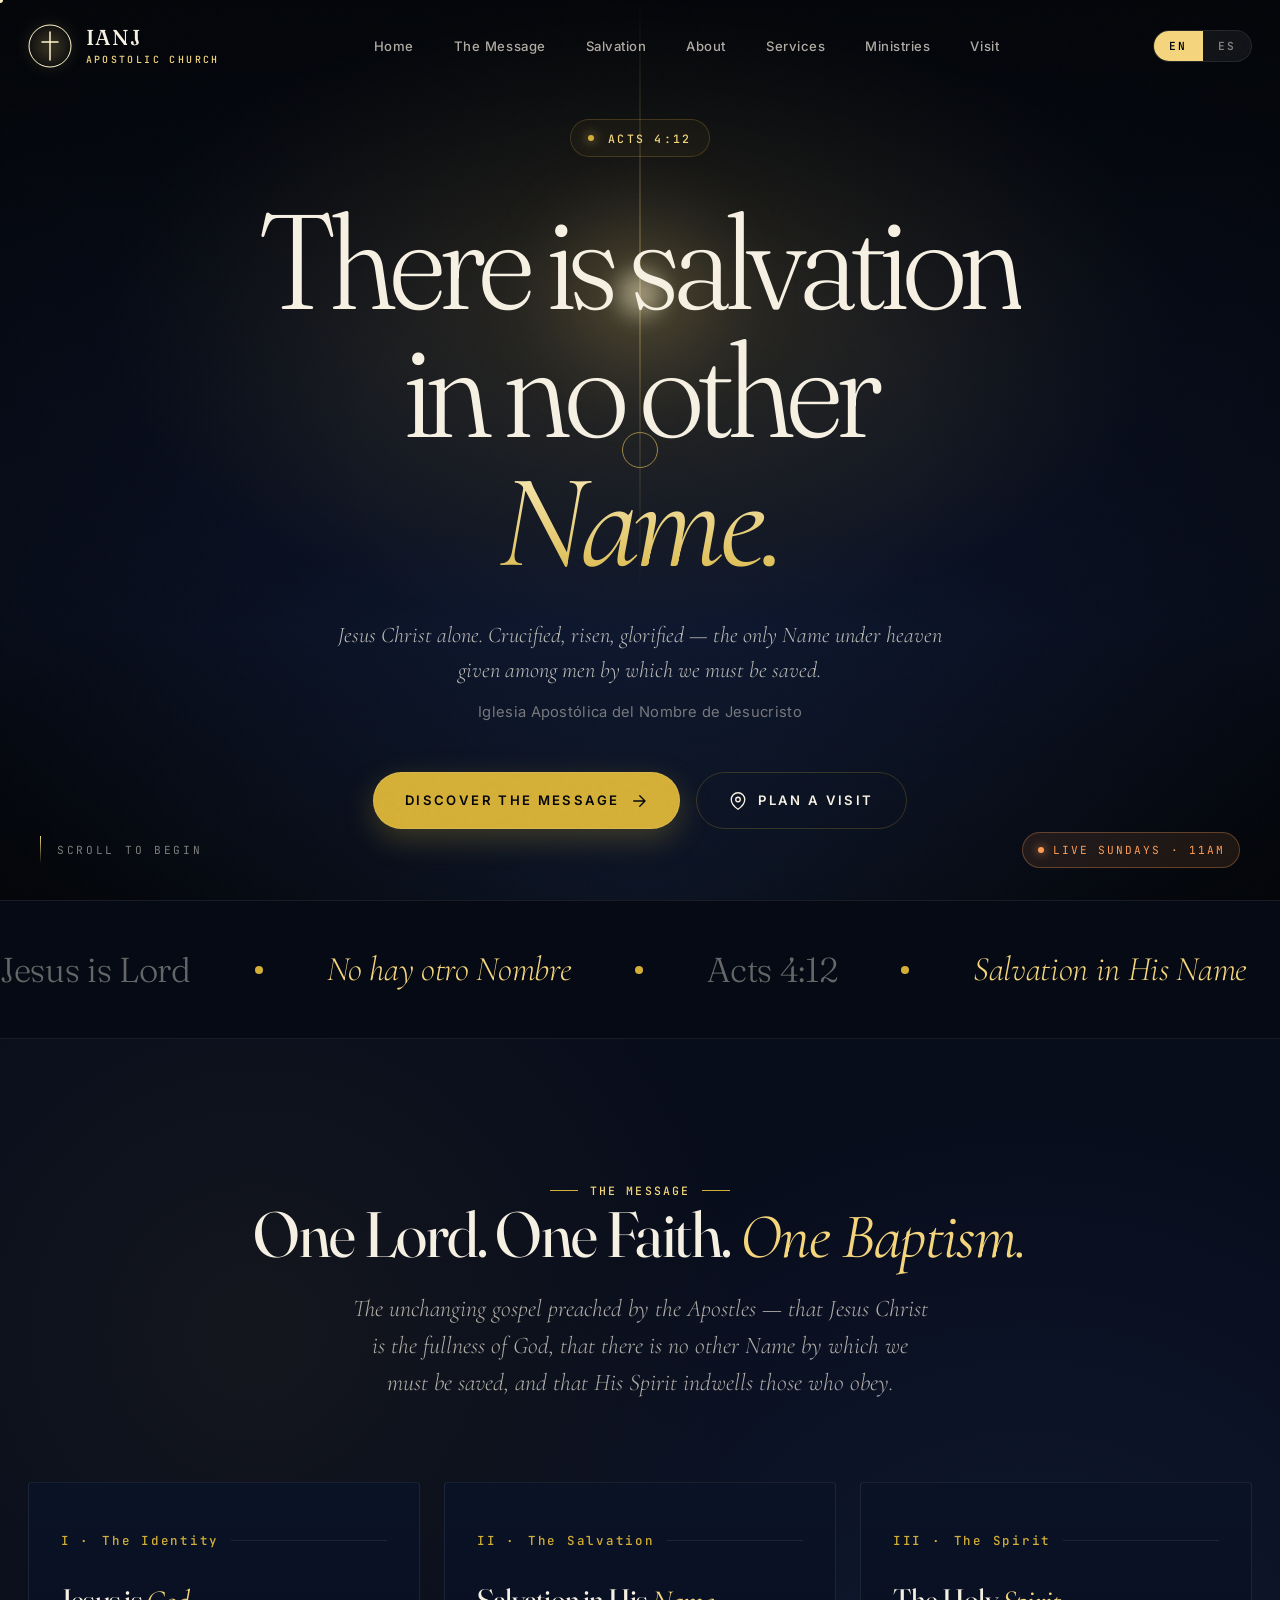
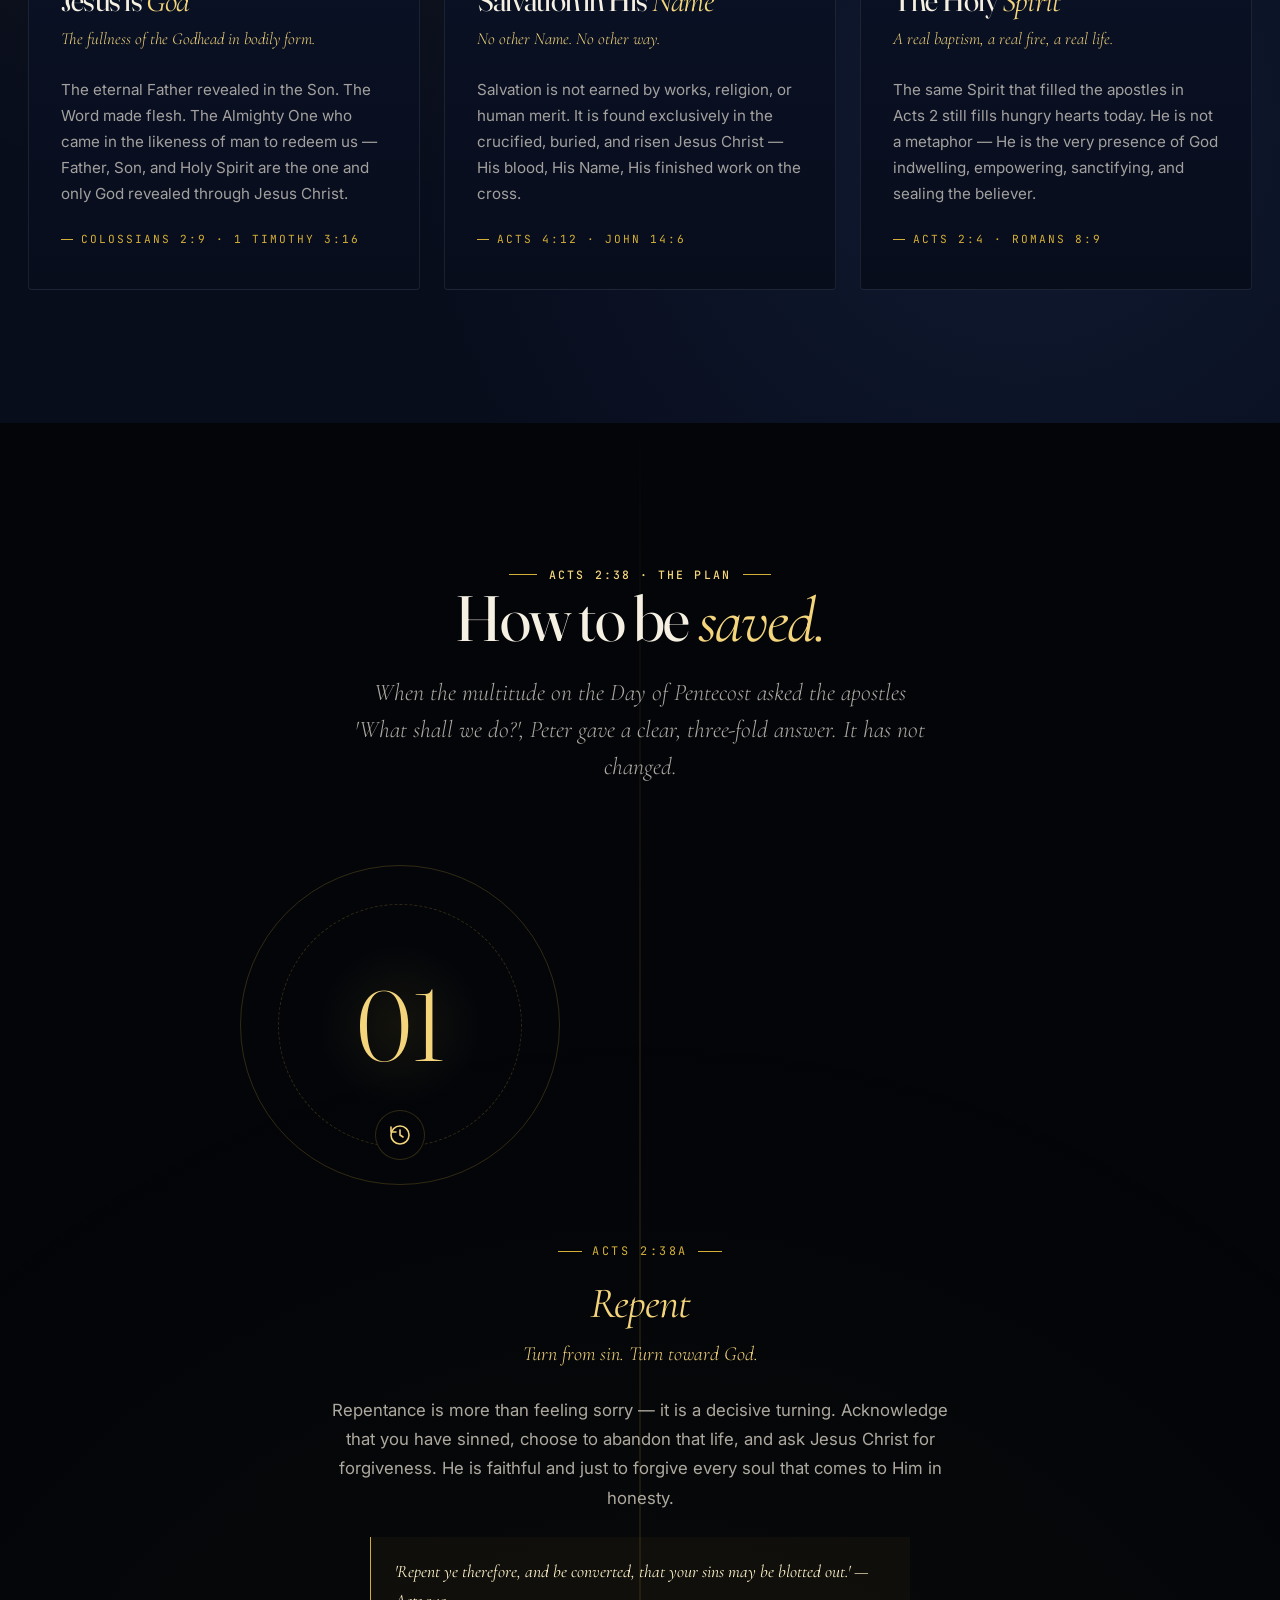
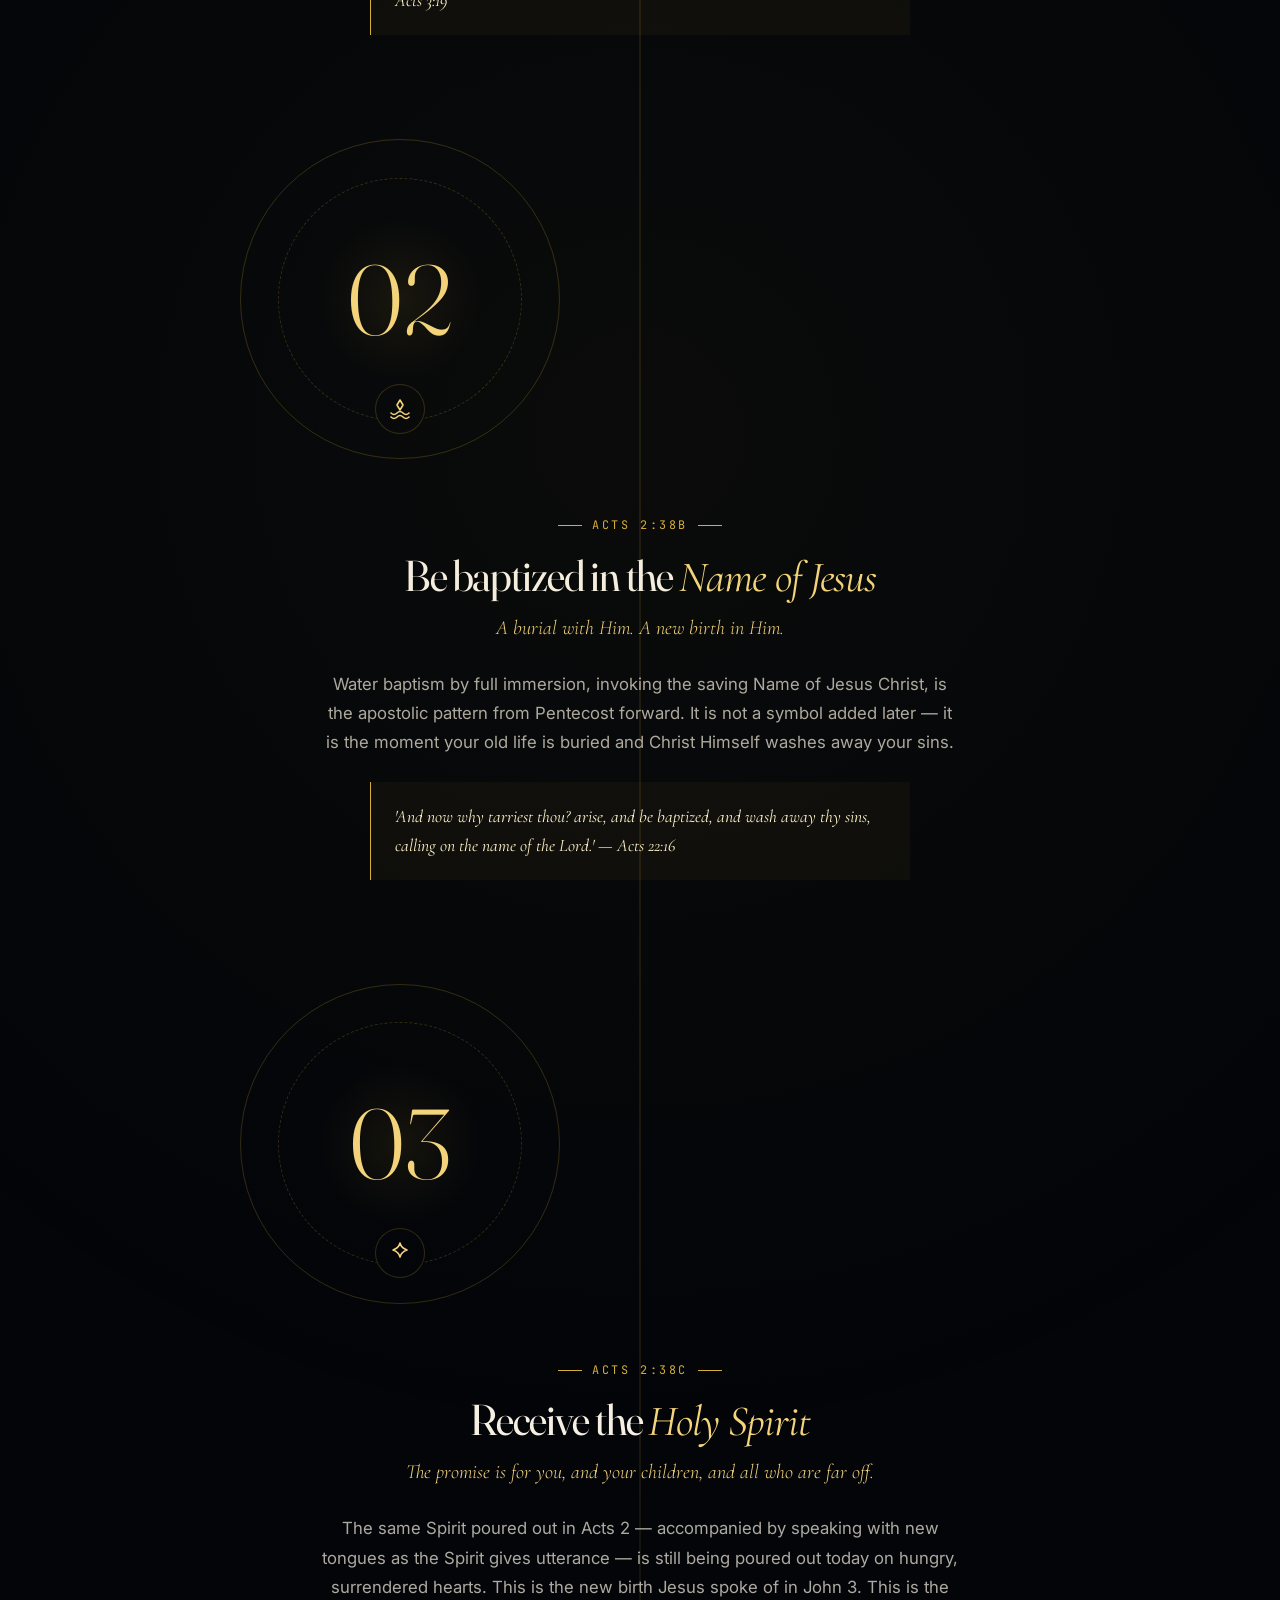
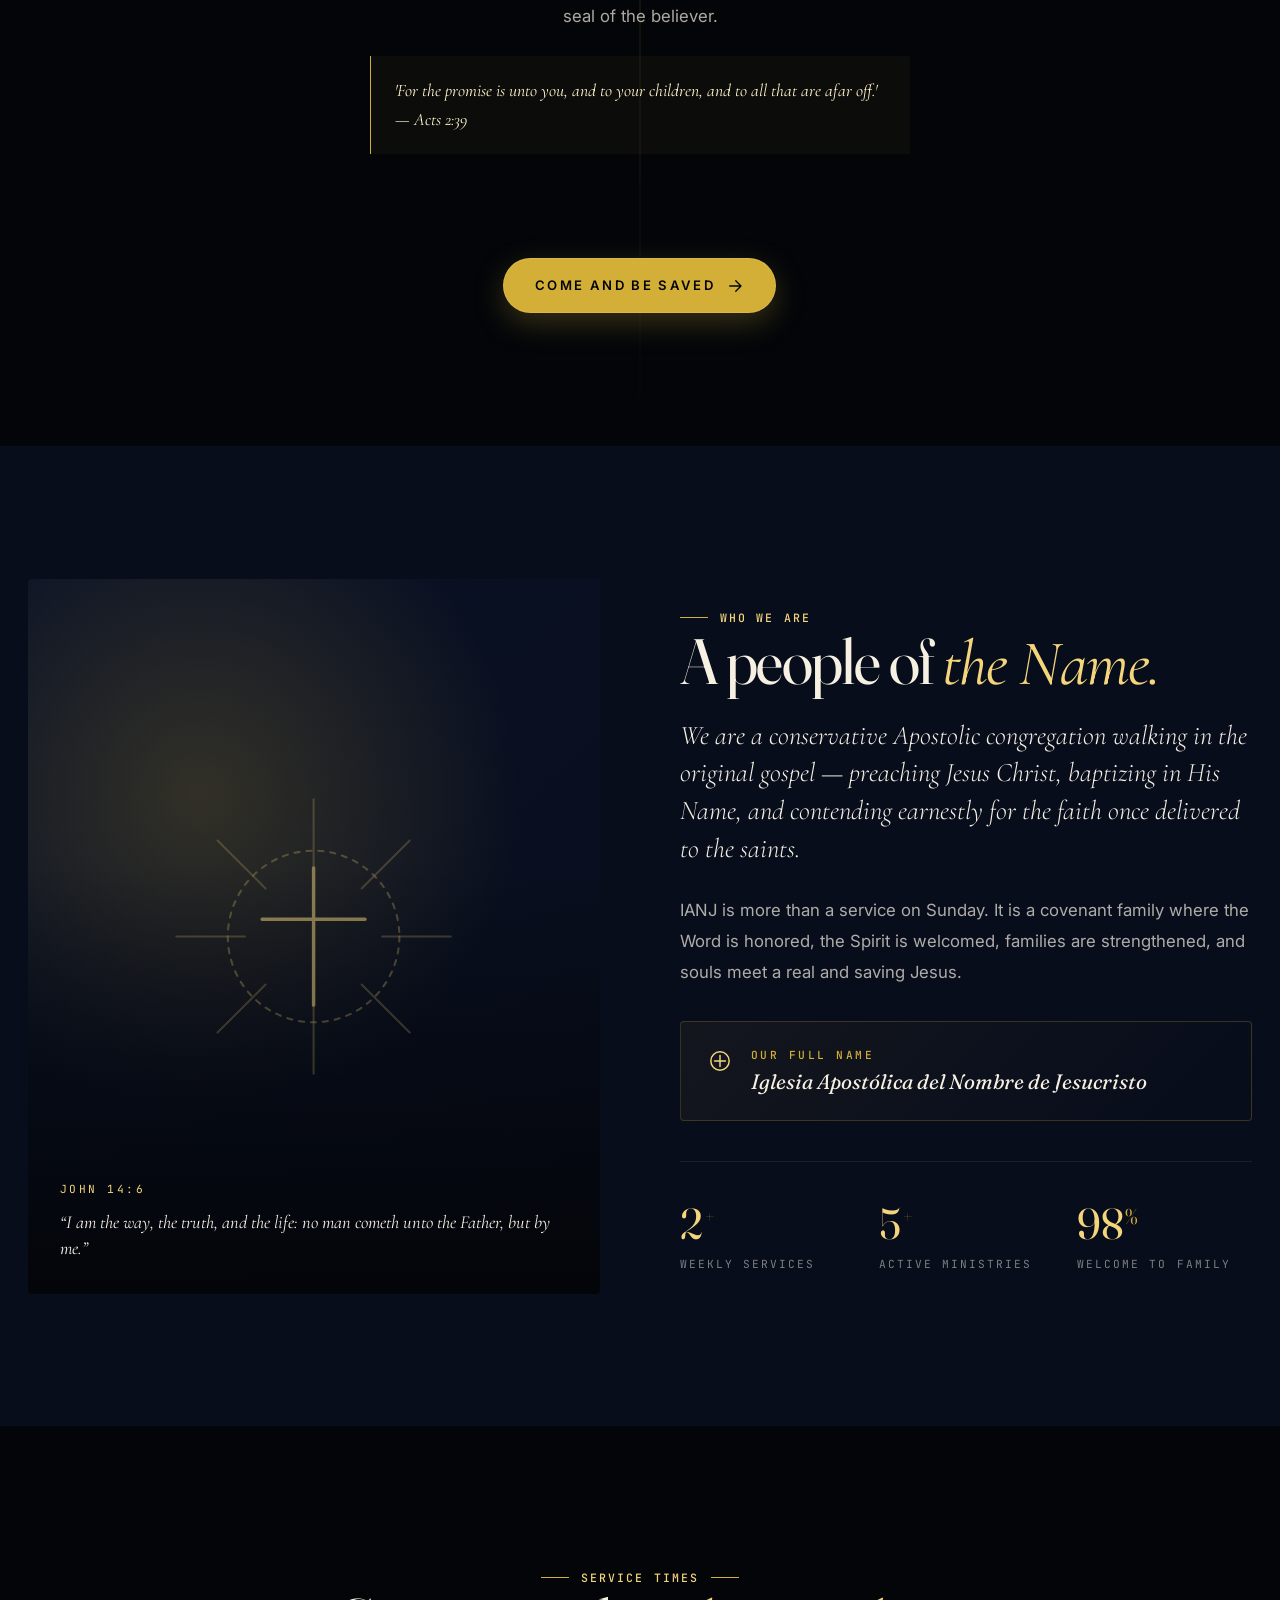
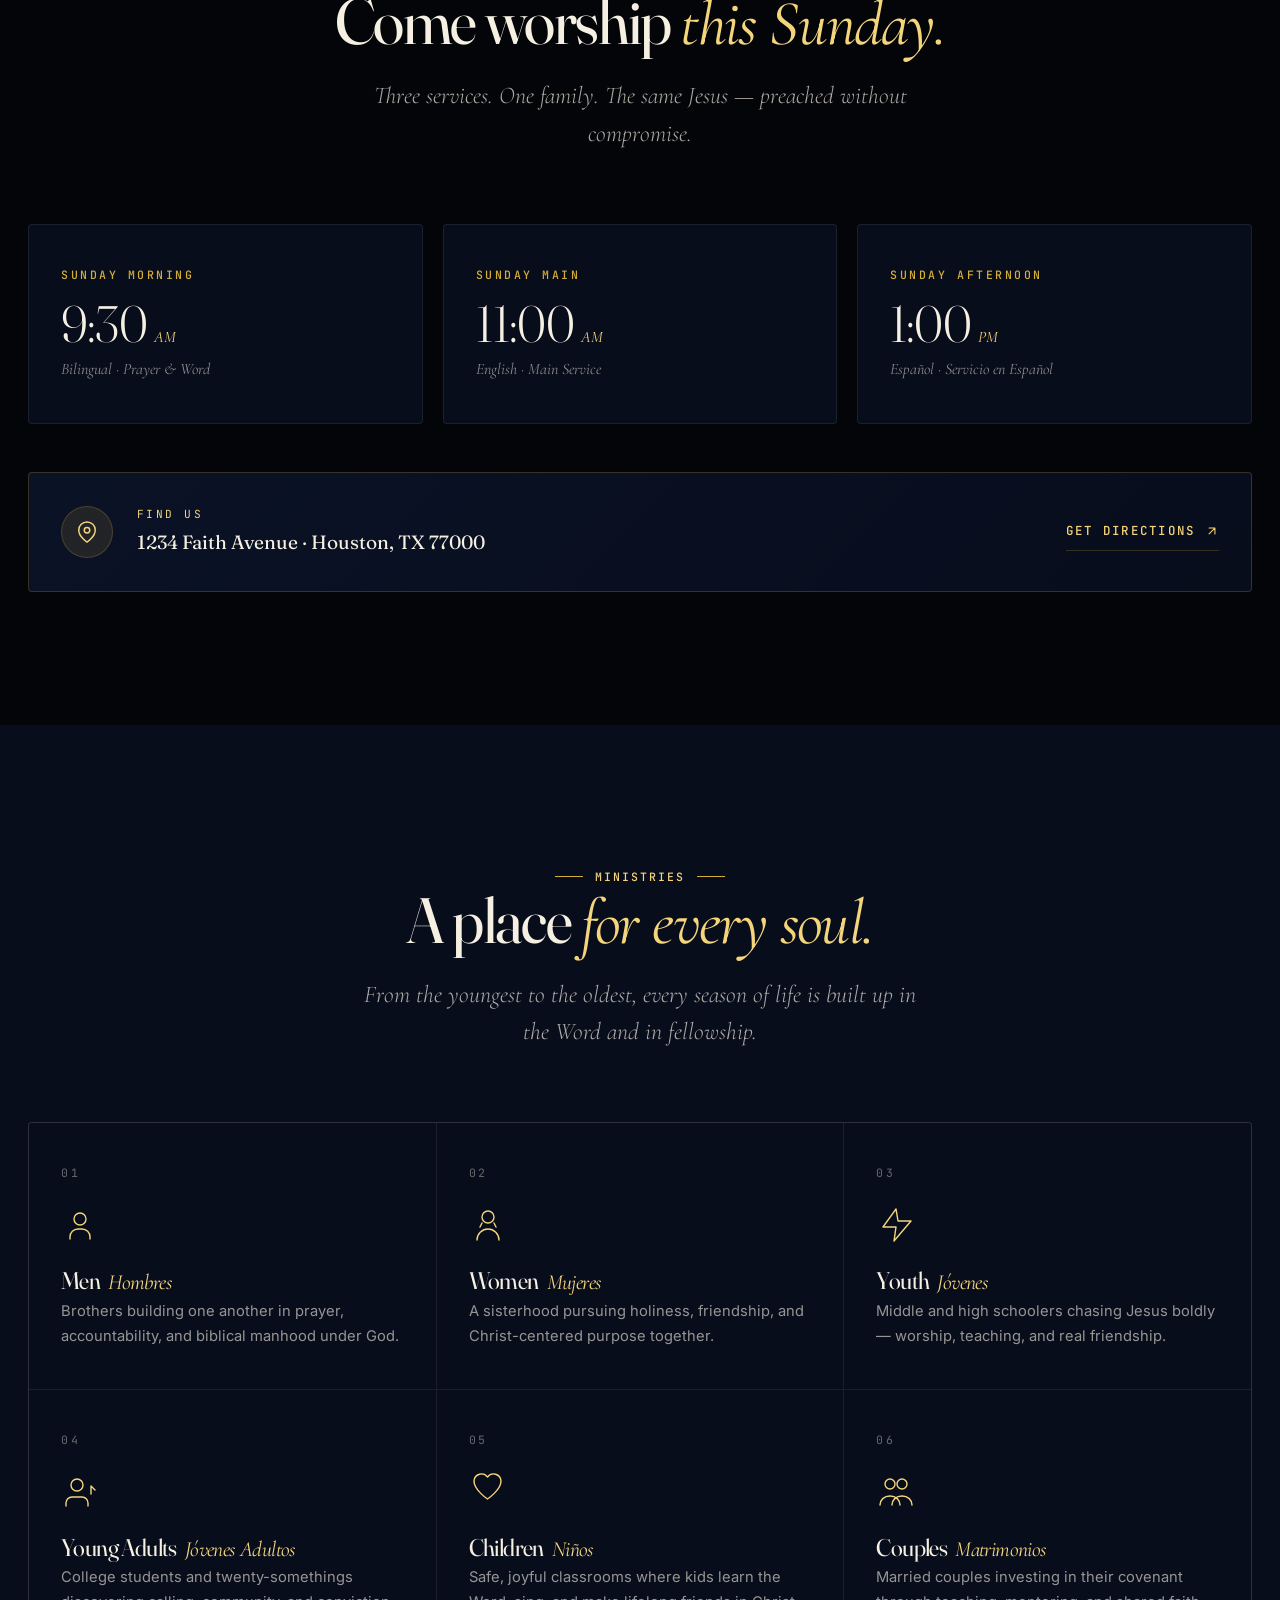
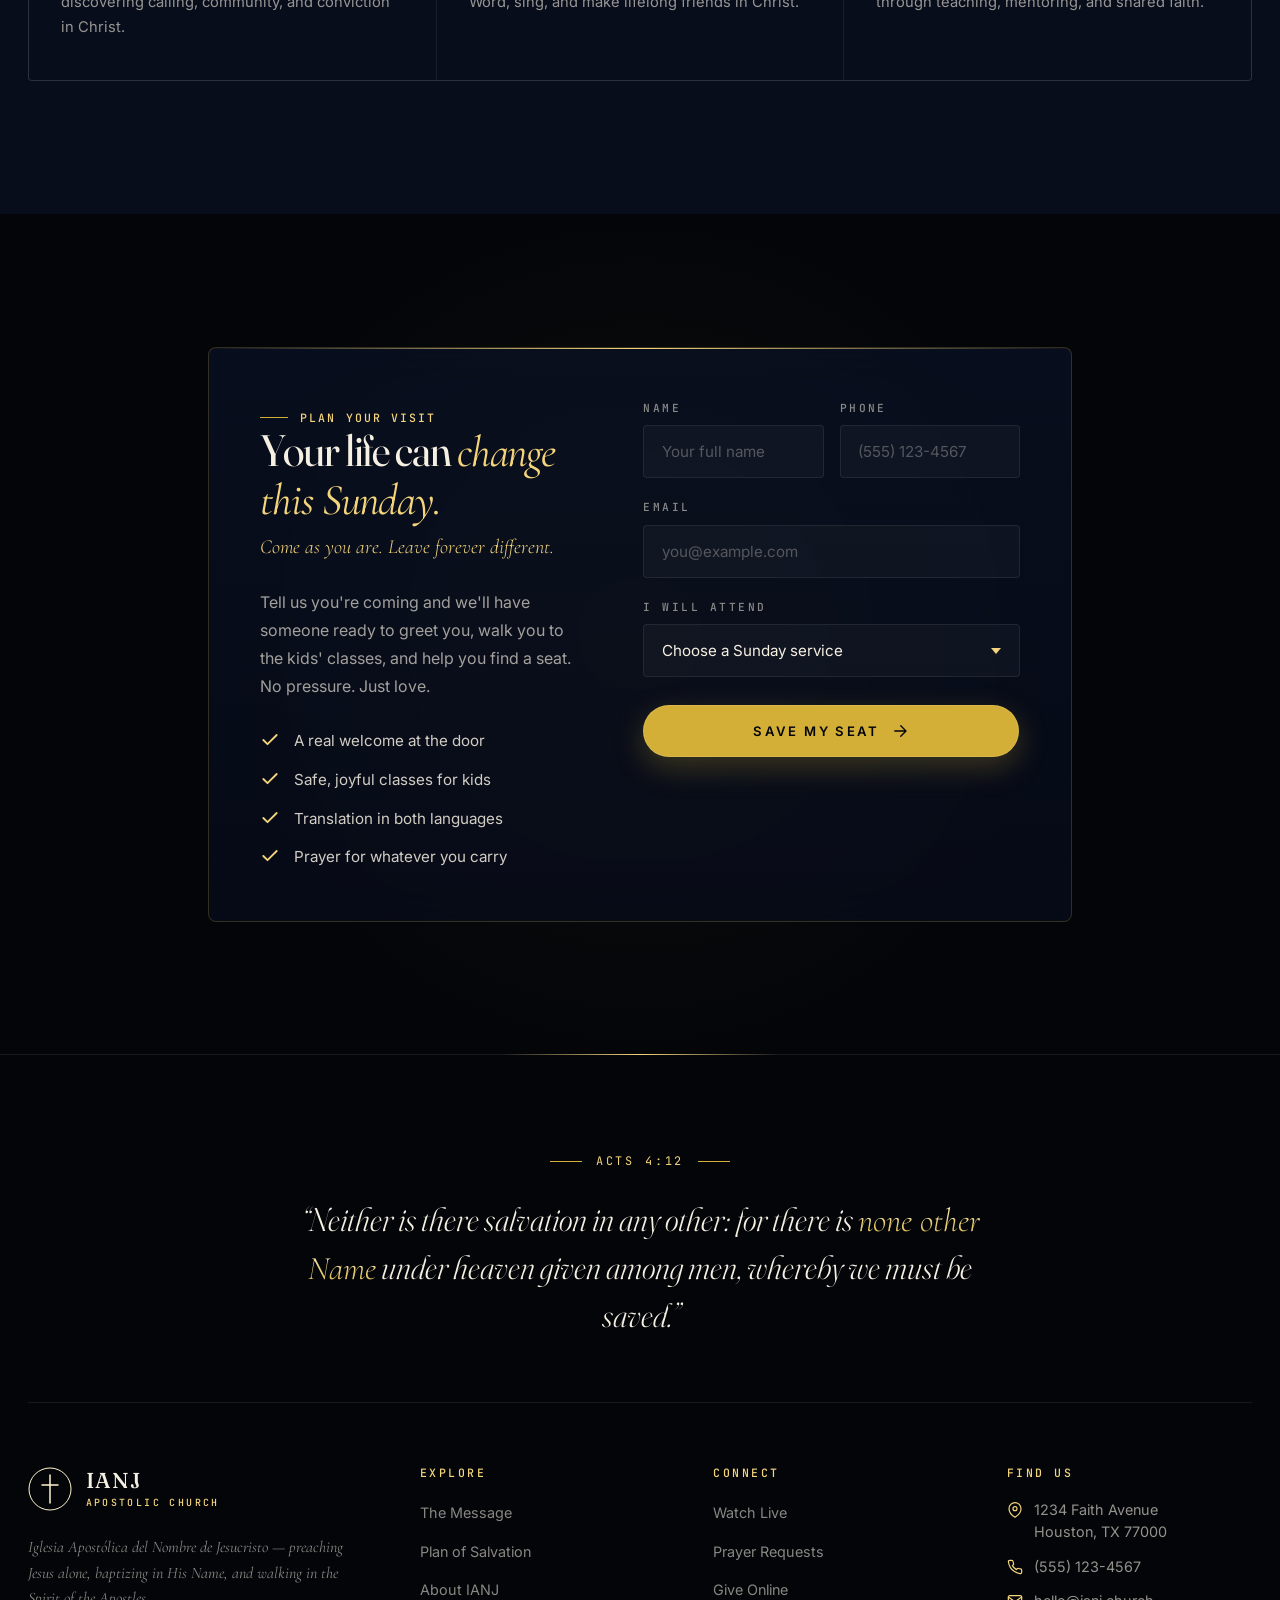
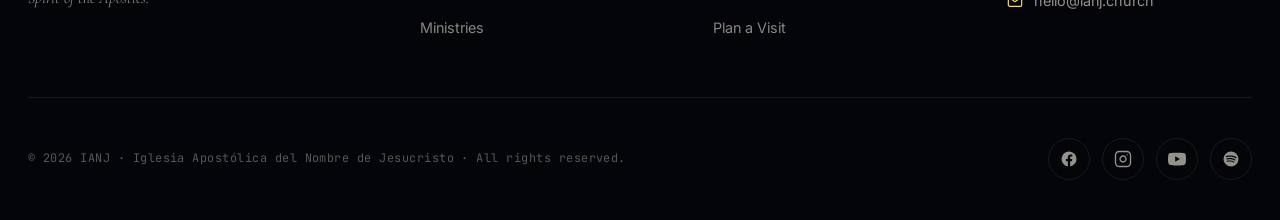
==== index.html @ f1ff6bcc "feat: initial IANJ church site Single-file bilingual EN/ES church website for Iglesia Apostolica del" ====
<!DOCTYPE html>
<html lang="en">
<head>
<meta charset="UTF-8" />
<meta name="viewport" content="width=device-width, initial-scale=1.0" />
<title>IANJ — Iglesia Apostólica del Nombre de Jesucristo</title>
<meta name="description" content="There is salvation in no other Name. The Apostolic message of Jesus Christ alone — repent, be baptized in His name, and receive the Holy Spirit. Acts 2:38, Acts 4:12." />
<meta name="theme-color" content="#050810" />
<link rel="preconnect" href="https://fonts.googleapis.com" />
<link rel="preconnect" href="https://fonts.gstatic.com" crossorigin />
<link href="https://fonts.googleapis.com/css2?family=Cormorant+Garamond:ital,wght@0,300;0,400;0,500;0,600;0,700;1,300;1,400;1,500&family=Fraunces:ital,opsz,wght@0,9..144,300;0,9..144,400;0,9..144,500;0,9..144,600;0,9..144,700;1,9..144,400&family=Inter:wght@300;400;500;600;700&family=JetBrains+Mono:wght@400;500&display=swap" rel="stylesheet" />
<style>
  /* ============================================================
     DESIGN TOKENS — Sacred Cinematic
     ============================================================ */
  :root {
    /* Depth — black to night sky */
    --void: #030509;
    --night: #060a14;
    --abyss: #080d1c;
    --midnight: #0a1226;
    --indigo: #131e3a;
    --azure: #1c2d52;
    --slate: #2a3a5c;

    /* Light — gold and ember */
    --gold-1: #fff4cc;
    --gold-2: #f4d57c;
    --gold-3: #d4af37;
    --gold-4: #b08e3e;
    --gold-5: #8a6e2a;
    --ember: #ff9c54;

    /* Surface */
    --ivory: #f6f0e3;
    --cream: #fbf7ed;
    --paper: #efe7d3;
    --mist: rgba(255, 255, 255, 0.06);
    --mist-hi: rgba(255, 255, 255, 0.10);
    --line: rgba(255, 255, 255, 0.08);
    --line-gold: rgba(212, 175, 55, 0.22);

    /* Type */
    --font-display: 'Fraunces', 'Cormorant Garamond', Georgia, serif;
    --font-serif: 'Cormorant Garamond', Georgia, serif;
    --font-sans: 'Inter', -apple-system, BlinkMacSystemFont, system-ui, sans-serif;
    --font-mono: 'JetBrains Mono', ui-monospace, 'SF Mono', Menlo, monospace;

    --text-mono: 0.72rem;
    --text-sm: 0.875rem;
    --text-base: 1rem;
    --text-lg: 1.125rem;
    --text-xl: clamp(1.25rem, 1.05rem + 0.6vw, 1.5rem);
    --text-2xl: clamp(1.5rem, 1.2rem + 1vw, 2rem);
    --text-3xl: clamp(2rem, 1.5rem + 2vw, 2.75rem);
    --text-4xl: clamp(2.5rem, 1.8rem + 3vw, 4rem);
    --text-display: clamp(3rem, 2rem + 5.5vw, 6.5rem);
    --text-hero: clamp(3.5rem, 2rem + 8vw, 9rem);

    /* Spacing */
    --space-section: clamp(5rem, 3.5rem + 6vw, 10rem);
    --container: 1280px;
    --container-narrow: 920px;
    --container-tight: 760px;

    /* Motion */
    --ease-out-expo: cubic-bezier(0.16, 1, 0.3, 1);
    --ease-out-quart: cubic-bezier(0.25, 1, 0.5, 1);
    --ease-in-out: cubic-bezier(0.65, 0, 0.35, 1);
    --d-fast: 240ms;
    --d-med: 480ms;
    --d-slow: 800ms;
    --d-cinema: 1400ms;
  }

  /* ============================================================
     RESET & BASE
     ============================================================ */
  *, *::before, *::after { box-sizing: border-box; }
  * { margin: 0; padding: 0; }

  html {
    scroll-behavior: smooth;
    -webkit-text-size-adjust: 100%;
  }

  body {
    font-family: var(--font-sans);
    font-size: var(--text-base);
    line-height: 1.65;
    color: var(--ivory);
    background: var(--void);
    -webkit-font-smoothing: antialiased;
    -moz-osx-font-smoothing: grayscale;
    overflow-x: hidden;
    text-rendering: optimizeLegibility;
  }

  body::before {
    /* Film grain — adds organic warmth */
    content: '';
    position: fixed;
    inset: 0;
    pointer-events: none;
    z-index: 200;
    opacity: 0.05;
    mix-blend-mode: overlay;
    background-image: url("data:image/svg+xml;charset=utf-8,%3Csvg viewBox='0 0 200 200' xmlns='http://www.w3.org/2000/svg'%3E%3Cfilter id='n'%3E%3CfeTurbulence type='fractalNoise' baseFrequency='0.85' numOctaves='2' stitchTiles='stitch'/%3E%3C/filter%3E%3Crect width='100%25' height='100%25' filter='url(%23n)'/%3E%3C/svg%3E");
  }

  img, svg { display: block; max-width: 100%; height: auto; }
  a { color: inherit; text-decoration: none; transition: color var(--d-fast) var(--ease-out-quart); }
  button { font-family: inherit; font-size: inherit; background: none; border: none; cursor: pointer; color: inherit; }
  input, select, textarea { font-family: inherit; font-size: inherit; }

  h1, h2, h3, h4 {
    font-family: var(--font-display);
    font-weight: 400;
    line-height: 1.05;
    letter-spacing: -0.025em;
    color: var(--ivory);
    font-variation-settings: "opsz" 144;
  }

  ::selection { background: var(--gold-3); color: var(--void); }

  /* Custom scrollbar */
  ::-webkit-scrollbar { width: 8px; height: 8px; }
  ::-webkit-scrollbar-track { background: var(--void); }
  ::-webkit-scrollbar-thumb { background: var(--indigo); border-radius: 4px; }
  ::-webkit-scrollbar-thumb:hover { background: var(--gold-5); }

  /* ============================================================
     LAYOUT
     ============================================================ */
  .container {
    width: 100%;
    max-width: var(--container);
    margin: 0 auto;
    padding: 0 1.75rem;
  }
  .container-narrow { width: 100%; max-width: var(--container-narrow); margin: 0 auto; padding: 0 1.75rem; }
  .container-tight { width: 100%; max-width: var(--container-tight); margin: 0 auto; padding: 0 1.75rem; }

  .section { padding-block: var(--space-section); position: relative; }

  /* ============================================================
     COMPONENT — Eyebrow / Scripture chip
     ============================================================ */
  .eyebrow {
    display: inline-flex;
    align-items: center;
    gap: 0.75rem;
    font-family: var(--font-mono);
    font-size: var(--text-mono);
    font-weight: 500;
    letter-spacing: 0.18em;
    text-transform: uppercase;
    color: var(--gold-2);
  }
  .eyebrow::before {
    content: '';
    width: 28px;
    height: 1px;
    background: var(--gold-3);
  }

  .scripture-chip {
    display: inline-flex;
    align-items: center;
    gap: 0.85rem;
    padding: 0.55rem 1.1rem;
    border: 1px solid var(--line-gold);
    border-radius: 999px;
    background: rgba(212, 175, 55, 0.04);
    backdrop-filter: blur(8px);
    font-family: var(--font-mono);
    font-size: 0.72rem;
    font-weight: 500;
    letter-spacing: 0.2em;
    text-transform: uppercase;
    color: var(--gold-2);
  }
  .scripture-chip::before {
    content: '';
    width: 6px;
    height: 6px;
    border-radius: 50%;
    background: var(--gold-3);
    box-shadow: 0 0 12px var(--gold-2);
    animation: pulse 2.4s ease-in-out infinite;
  }
  @keyframes pulse {
    0%, 100% { opacity: 0.5; transform: scale(1); }
    50% { opacity: 1; transform: scale(1.25); }
  }

  .section-title {
    font-size: var(--text-4xl);
    margin-bottom: 1.25rem;
  }
  .section-title em {
    font-family: var(--font-serif);
    font-style: italic;
    font-weight: 400;
    color: var(--gold-2);
  }
  .section-lead {
    font-family: var(--font-serif);
    font-size: var(--text-xl);
    font-style: italic;
    line-height: 1.55;
    color: rgba(246, 240, 227, 0.7);
    max-width: 58ch;
    font-weight: 300;
  }

  .section-header { margin-bottom: 4.5rem; }
  .section-header.center { text-align: center; }
  .section-header.center .eyebrow { justify-content: center; }
  .section-header.center .eyebrow::after { content: ''; width: 28px; height: 1px; background: var(--gold-3); }
  .section-header.center .section-lead { margin-inline: auto; }

  /* ============================================================
     COMPONENT — Buttons (magnetic-ready)
     ============================================================ */
  .btn {
    position: relative;
    display: inline-flex;
    align-items: center;
    justify-content: center;
    gap: 0.7rem;
    padding: 1.05rem 2rem;
    font-family: var(--font-sans);
    font-size: 0.82rem;
    font-weight: 600;
    letter-spacing: 0.18em;
    text-transform: uppercase;
    border-radius: 999px;
    transition: transform var(--d-med) var(--ease-out-expo),
                background var(--d-med) var(--ease-out-expo),
                color var(--d-med) var(--ease-out-expo),
                box-shadow var(--d-med) var(--ease-out-expo);
    cursor: pointer;
    min-height: 52px;
    white-space: nowrap;
    will-change: transform;
    isolation: isolate;
    overflow: hidden;
  }
  .btn svg { width: 18px; height: 18px; transition: transform var(--d-med) var(--ease-out-expo); }
  .btn:hover svg { transform: translateX(4px); }

  .btn-primary {
    background: var(--gold-3);
    color: var(--void);
    box-shadow: 0 10px 30px rgba(212, 175, 55, 0.25), inset 0 0 0 1px rgba(255, 255, 255, 0.1);
  }
  .btn-primary::after {
    content: '';
    position: absolute;
    inset: 0;
    border-radius: inherit;
    background: linear-gradient(120deg, transparent, rgba(255, 255, 255, 0.5), transparent);
    transform: translateX(-100%);
    transition: transform var(--d-cinema) var(--ease-out-expo);
    z-index: -1;
  }
  .btn-primary:hover {
    background: var(--gold-2);
    box-shadow: 0 14px 40px rgba(244, 213, 124, 0.4);
  }
  .btn-primary:hover::after { transform: translateX(100%); }

  .btn-ghost {
    background: transparent;
    color: var(--ivory);
    border: 1px solid var(--line-gold);
    backdrop-filter: blur(8px);
  }
  .btn-ghost:hover {
    background: rgba(212, 175, 55, 0.08);
    border-color: var(--gold-2);
    color: var(--gold-1);
  }

  .btn-text {
    display: inline-flex;
    align-items: center;
    gap: 0.6rem;
    color: var(--gold-2);
    font-family: var(--font-mono);
    font-size: 0.78rem;
    font-weight: 500;
    letter-spacing: 0.18em;
    text-transform: uppercase;
    padding: 0.5rem 0;
    border-bottom: 1px solid var(--line-gold);
    transition: all var(--d-med) var(--ease-out-expo);
  }
  .btn-text:hover { color: var(--gold-1); border-color: var(--gold-2); }

  /* ============================================================
     SCROLL PROGRESS BAR
     ============================================================ */
  .progress-bar {
    position: fixed;
    top: 0;
    left: 0;
    height: 2px;
    width: 0%;
    background: linear-gradient(90deg, transparent, var(--gold-3), var(--gold-1));
    z-index: 150;
    transition: width 60ms linear;
    box-shadow: 0 0 12px var(--gold-3);
  }

  /* ============================================================
     CUSTOM CURSOR (desktop only)
     ============================================================ */
  .cursor-dot, .cursor-ring {
    position: fixed;
    top: 0;
    left: 0;
    pointer-events: none;
    z-index: 999;
    border-radius: 50%;
    transform: translate(-50%, -50%);
    mix-blend-mode: difference;
  }
  .cursor-dot {
    width: 6px;
    height: 6px;
    background: var(--gold-1);
    transition: transform 80ms var(--ease-out-quart);
  }
  .cursor-ring {
    width: 36px;
    height: 36px;
    border: 1px solid var(--gold-2);
    transition: transform 320ms var(--ease-out-expo),
                width 320ms var(--ease-out-expo),
                height 320ms var(--ease-out-expo),
                opacity 320ms var(--ease-out-expo);
    opacity: 0.7;
  }
  .cursor-ring.hover {
    width: 56px;
    height: 56px;
    border-color: var(--gold-1);
    background: rgba(244, 213, 124, 0.08);
  }
  @media (hover: none) { .cursor-dot, .cursor-ring { display: none; } }

  /* ============================================================
     NAVBAR
     ============================================================ */
  .navbar {
    position: fixed;
    top: 0;
    left: 0;
    right: 0;
    z-index: 100;
    padding: 1.5rem 0;
    transition: all var(--d-med) var(--ease-out-quart);
  }
  .navbar.scrolled {
    background: rgba(6, 10, 20, 0.78);
    backdrop-filter: blur(20px) saturate(180%);
    -webkit-backdrop-filter: blur(20px) saturate(180%);
    border-bottom: 1px solid var(--line);
    padding: 0.85rem 0;
  }
  .nav-inner {
    display: flex;
    align-items: center;
    justify-content: space-between;
    gap: 2rem;
  }

  .logo {
    display: flex;
    align-items: center;
    gap: 0.85rem;
    color: var(--ivory);
  }
  .logo-mark {
    position: relative;
    width: 44px;
    height: 44px;
    display: flex;
    align-items: center;
    justify-content: center;
    flex-shrink: 0;
  }
  .logo-mark svg { width: 100%; height: 100%; }
  .logo-mark::after {
    content: '';
    position: absolute;
    inset: -4px;
    border-radius: 50%;
    background: radial-gradient(circle, rgba(244, 213, 124, 0.3), transparent 70%);
    filter: blur(8px);
    z-index: -1;
    animation: glow-pulse 4s ease-in-out infinite;
  }
  @keyframes glow-pulse {
    0%, 100% { opacity: 0.5; transform: scale(0.95); }
    50% { opacity: 1; transform: scale(1.1); }
  }
  .logo-text {
    font-family: var(--font-display);
    font-size: 1.35rem;
    font-weight: 500;
    letter-spacing: 0.06em;
    line-height: 1;
  }
  .logo-text .sub {
    display: block;
    font-family: var(--font-mono);
    font-size: 0.62rem;
    font-weight: 500;
    letter-spacing: 0.24em;
    text-transform: uppercase;
    color: var(--gold-2);
    margin-top: 6px;
    font-style: normal;
  }

  .nav-links {
    display: flex;
    align-items: center;
    gap: 2.5rem;
    list-style: none;
  }
  .nav-links a {
    color: rgba(246, 240, 227, 0.7);
    font-size: 0.82rem;
    font-weight: 500;
    letter-spacing: 0.04em;
    position: relative;
    padding: 0.4rem 0;
  }
  .nav-links a::after {
    content: '';
    position: absolute;
    left: 0;
    bottom: -2px;
    width: 0;
    height: 1px;
    background: var(--gold-2);
    transition: width var(--d-med) var(--ease-out-expo);
  }
  .nav-links a:hover { color: var(--gold-1); }
  .nav-links a:hover::after { width: 100%; }

  .nav-actions {
    display: flex;
    align-items: center;
    gap: 1.25rem;
  }

  .lang-toggle {
    display: inline-flex;
    align-items: center;
    gap: 0;
    padding: 0;
    background: var(--mist);
    border: 1px solid var(--line);
    border-radius: 999px;
    overflow: hidden;
    backdrop-filter: blur(8px);
  }
  .lang-toggle button {
    padding: 0.5rem 0.95rem;
    font-family: var(--font-mono);
    font-size: 0.7rem;
    font-weight: 600;
    letter-spacing: 0.18em;
    color: rgba(246, 240, 227, 0.5);
    transition: all var(--d-fast);
  }
  .lang-toggle button.active {
    color: var(--void);
    background: var(--gold-2);
  }
  .lang-toggle button:not(.active):hover { color: var(--gold-1); }

  .menu-btn {
    display: none;
    width: 44px;
    height: 44px;
    flex-direction: column;
    justify-content: center;
    align-items: center;
    gap: 5px;
    color: var(--ivory);
    background: var(--mist);
    border: 1px solid var(--line);
    border-radius: 999px;
  }
  .menu-btn span {
    display: block;
    height: 1.5px;
    width: 18px;
    background: currentColor;
    transition: transform var(--d-fast), opacity var(--d-fast);
  }
  .menu-btn[aria-expanded="true"] span:nth-child(1) { transform: translateY(6.5px) rotate(45deg); }
  .menu-btn[aria-expanded="true"] span:nth-child(2) { opacity: 0; }
  .menu-btn[aria-expanded="true"] span:nth-child(3) { transform: translateY(-6.5px) rotate(-45deg); }

  /* ============================================================
     HERO — Cinematic, message-first
     ============================================================ */
  .hero {
    position: relative;
    min-height: 100vh;
    min-height: 100svh;
    display: flex;
    flex-direction: column;
    align-items: center;
    justify-content: center;
    text-align: center;
    overflow: hidden;
    isolation: isolate;
    padding: 7rem 1.75rem 4rem;
  }

  /* Background layers — multi-depth */
  .hero-canvas {
    position: absolute;
    inset: 0;
    z-index: -3;
  }
  .hero-gradient {
    position: absolute;
    inset: 0;
    z-index: -2;
    background:
      radial-gradient(ellipse 60% 50% at 50% 35%, rgba(212, 175, 55, 0.18) 0%, transparent 70%),
      radial-gradient(ellipse 80% 60% at 50% 100%, rgba(28, 45, 82, 0.6) 0%, transparent 70%),
      linear-gradient(180deg, var(--void) 0%, var(--abyss) 35%, var(--midnight) 70%, var(--void) 100%);
  }
  .hero-vignette {
    position: absolute;
    inset: 0;
    z-index: -1;
    background:
      radial-gradient(ellipse at center, transparent 30%, rgba(3, 5, 9, 0.5) 80%, var(--void) 100%);
    pointer-events: none;
  }

  /* Central light beam */
  .hero-beam {
    position: absolute;
    top: 0;
    left: 50%;
    transform: translateX(-50%);
    width: 1px;
    height: 65vh;
    background: linear-gradient(180deg, transparent 0%, rgba(244, 213, 124, 0.5) 50%, transparent 100%);
    z-index: -1;
    animation: beam-pulse 6s var(--ease-in-out) infinite;
  }
  @keyframes beam-pulse {
    0%, 100% { opacity: 0.3; height: 60vh; }
    50% { opacity: 1; height: 70vh; }
  }
  .hero-beam::before,
  .hero-beam::after {
    content: '';
    position: absolute;
    top: 50%;
    left: 50%;
    width: 240px;
    height: 240px;
    border-radius: 50%;
    transform: translate(-50%, -50%);
    background: radial-gradient(circle, rgba(244, 213, 124, 0.25) 0%, transparent 60%);
    filter: blur(40px);
    animation: glow-pulse 6s var(--ease-in-out) infinite;
  }
  .hero-beam::after {
    width: 80px;
    height: 80px;
    background: radial-gradient(circle, rgba(255, 244, 204, 0.6) 0%, transparent 60%);
    filter: blur(8px);
  }

  .hero-content {
    position: relative;
    z-index: 1;
    max-width: 1000px;
  }

  .hero-eyebrow {
    margin-bottom: 2.5rem;
    opacity: 0;
    transform: translateY(20px);
    animation: rise-in 1s var(--ease-out-expo) 0.2s forwards;
  }

  .hero h1 {
    font-family: var(--font-display);
    font-size: var(--text-hero);
    font-weight: 300;
    line-height: 0.95;
    letter-spacing: -0.04em;
    margin-bottom: 2rem;
    font-variation-settings: "opsz" 144, "SOFT" 50;
  }
  .hero h1 .line {
    display: block;
    overflow: hidden;
  }
  .hero h1 .line > span {
    display: inline-block;
    opacity: 0;
    transform: translateY(100%);
    animation: line-rise 1.2s var(--ease-out-expo) forwards;
  }
  .hero h1 .line:nth-child(1) > span { animation-delay: 0.4s; }
  .hero h1 .line:nth-child(2) > span { animation-delay: 0.7s; }
  .hero h1 .line:nth-child(3) > span { animation-delay: 1.0s; }
  .hero h1 em {
    font-family: var(--font-serif);
    font-style: italic;
    font-weight: 400;
    background: linear-gradient(180deg, var(--gold-1) 0%, var(--gold-3) 100%);
    -webkit-background-clip: text;
    background-clip: text;
    -webkit-text-fill-color: transparent;
    position: relative;
  }
  @keyframes line-rise {
    to { opacity: 1; transform: translateY(0); }
  }
  @keyframes rise-in {
    to { opacity: 1; transform: translateY(0); }
  }

  .hero-sub {
    font-family: var(--font-serif);
    font-size: clamp(1.1rem, 0.9rem + 0.7vw, 1.4rem);
    font-style: italic;
    line-height: 1.55;
    color: rgba(246, 240, 227, 0.75);
    max-width: 620px;
    margin: 0 auto 0.75rem;
    font-weight: 300;
    opacity: 0;
    animation: rise-in 1s var(--ease-out-expo) 1.4s forwards;
  }
  .hero-sub-alt {
    font-family: var(--font-sans);
    font-size: 0.92rem;
    color: rgba(246, 240, 227, 0.45);
    margin-bottom: 3rem;
    letter-spacing: 0.02em;
    opacity: 0;
    animation: rise-in 1s var(--ease-out-expo) 1.55s forwards;
  }

  .hero-cta {
    display: flex;
    flex-wrap: wrap;
    justify-content: center;
    gap: 1rem;
    opacity: 0;
    animation: rise-in 1s var(--ease-out-expo) 1.7s forwards;
  }

  .hero-foot {
    position: absolute;
    bottom: 2rem;
    left: 0;
    right: 0;
    display: flex;
    align-items: center;
    justify-content: space-between;
    padding: 0 2.5rem;
    z-index: 2;
    opacity: 0;
    animation: rise-in 1s var(--ease-out-expo) 2s forwards;
  }
  .hero-foot .scroll-cue {
    display: flex;
    align-items: center;
    gap: 1rem;
    color: rgba(246, 240, 227, 0.5);
    font-family: var(--font-mono);
    font-size: 0.7rem;
    letter-spacing: 0.24em;
    text-transform: uppercase;
  }
  .hero-foot .scroll-cue .bar {
    width: 1px;
    height: 28px;
    background: linear-gradient(180deg, var(--gold-2), transparent);
    position: relative;
    overflow: hidden;
  }
  .hero-foot .scroll-cue .bar::after {
    content: '';
    position: absolute;
    top: -100%;
    left: 0;
    width: 100%;
    height: 50%;
    background: linear-gradient(180deg, transparent, var(--gold-1), transparent);
    animation: scroll-trickle 2.4s linear infinite;
  }
  @keyframes scroll-trickle {
    to { top: 100%; }
  }
  .hero-foot .live-pill {
    display: inline-flex;
    align-items: center;
    gap: 0.6rem;
    padding: 0.5rem 0.9rem;
    background: rgba(255, 156, 84, 0.1);
    border: 1px solid rgba(255, 156, 84, 0.3);
    border-radius: 999px;
    font-family: var(--font-mono);
    font-size: 0.7rem;
    letter-spacing: 0.18em;
    text-transform: uppercase;
    color: var(--ember);
  }
  .hero-foot .live-pill .dot {
    width: 6px;
    height: 6px;
    border-radius: 50%;
    background: var(--ember);
    box-shadow: 0 0 10px var(--ember);
    animation: pulse 1.8s ease-in-out infinite;
  }

  /* ============================================================
     SCRIPTURE MARQUEE
     ============================================================ */
  .marquee {
    position: relative;
    padding: 2.5rem 0;
    background: var(--night);
    border-block: 1px solid var(--line);
    overflow: hidden;
  }
  .marquee-track {
    display: flex;
    gap: 4rem;
    animation: marquee 50s linear infinite;
    width: max-content;
    align-items: center;
  }
  @keyframes marquee {
    to { transform: translateX(-50%); }
  }
  .marquee-item {
    display: inline-flex;
    align-items: center;
    gap: 4rem;
    font-family: var(--font-display);
    font-size: clamp(1.5rem, 1.2rem + 1.2vw, 2.4rem);
    font-weight: 300;
    letter-spacing: -0.01em;
    color: rgba(246, 240, 227, 0.4);
    white-space: nowrap;
  }
  .marquee-item em {
    font-family: var(--font-serif);
    font-style: italic;
    color: var(--gold-2);
  }
  .marquee-item .dot {
    width: 8px;
    height: 8px;
    border-radius: 50%;
    background: var(--gold-3);
    flex-shrink: 0;
  }
  .marquee:hover .marquee-track { animation-play-state: paused; }

  /* ============================================================
     SECTION — The Message / Three Pillars
     ============================================================ */
  .message {
    background: var(--abyss);
    position: relative;
  }
  .message::before {
    content: '';
    position: absolute;
    inset: 0;
    background:
      radial-gradient(circle at 20% 30%, rgba(212, 175, 55, 0.06) 0%, transparent 40%),
      radial-gradient(circle at 80% 70%, rgba(28, 45, 82, 0.4) 0%, transparent 50%);
    pointer-events: none;
  }
  .message .container { position: relative; }

  .pillars {
    display: grid;
    grid-template-columns: repeat(3, 1fr);
    gap: 1.5rem;
    margin-top: 5rem;
  }
  .pillar {
    position: relative;
    padding: 3rem 2rem 2.5rem;
    background: linear-gradient(180deg, var(--midnight) 0%, var(--abyss) 100%);
    border: 1px solid var(--line);
    border-radius: 4px;
    transition: all var(--d-med) var(--ease-out-expo);
    overflow: hidden;
    isolation: isolate;
  }
  .pillar::before {
    content: '';
    position: absolute;
    top: 0;
    left: 0;
    right: 0;
    height: 1px;
    background: linear-gradient(90deg, transparent, var(--gold-3), transparent);
    opacity: 0;
    transition: opacity var(--d-med) var(--ease-out-expo);
  }
  .pillar::after {
    content: '';
    position: absolute;
    inset: 0;
    background: radial-gradient(circle at 50% 0%, rgba(212, 175, 55, 0.08) 0%, transparent 50%);
    opacity: 0;
    transition: opacity var(--d-med) var(--ease-out-expo);
    pointer-events: none;
    z-index: -1;
  }
  .pillar:hover { transform: translateY(-6px); border-color: var(--line-gold); }
  .pillar:hover::before, .pillar:hover::after { opacity: 1; }

  .pillar-num {
    font-family: var(--font-mono);
    font-size: 0.78rem;
    font-weight: 500;
    letter-spacing: 0.22em;
    color: var(--gold-3);
    margin-bottom: 2rem;
    display: flex;
    align-items: center;
    gap: 0.75rem;
  }
  .pillar-num::after {
    content: '';
    flex: 1;
    height: 1px;
    background: var(--line);
  }

  .pillar h3 {
    font-size: clamp(1.6rem, 1.3rem + 0.8vw, 2rem);
    font-weight: 400;
    margin-bottom: 0.4rem;
    line-height: 1.1;
  }
  .pillar h3 em {
    font-family: var(--font-serif);
    font-style: italic;
    color: var(--gold-2);
    font-weight: 400;
  }
  .pillar .sub {
    font-family: var(--font-serif);
    font-style: italic;
    font-size: 1.05rem;
    color: var(--gold-2);
    margin-bottom: 1.5rem;
    font-weight: 300;
  }
  .pillar p {
    color: rgba(246, 240, 227, 0.65);
    font-size: 0.95rem;
    line-height: 1.7;
    margin-bottom: 1.5rem;
  }
  .pillar .verse {
    font-family: var(--font-mono);
    font-size: 0.7rem;
    letter-spacing: 0.18em;
    text-transform: uppercase;
    color: var(--gold-3);
    display: flex;
    align-items: center;
    gap: 0.5rem;
  }
  .pillar .verse::before {
    content: '';
    width: 12px;
    height: 1px;
    background: var(--gold-3);
  }

  /* ============================================================
     SECTION — Plan of Salvation (Acts 2:38 journey)
     ============================================================ */
  .salvation {
    background: var(--void);
    position: relative;
    overflow: hidden;
  }
  .salvation::before {
    content: '';
    position: absolute;
    top: 0; bottom: 0;
    left: 50%;
    transform: translateX(-50%);
    width: 1px;
    background: linear-gradient(180deg, transparent, var(--line-gold) 20%, var(--line-gold) 80%, transparent);
    z-index: 0;
  }
  .salvation::after {
    content: '';
    position: absolute;
    inset: 0;
    background:
      radial-gradient(circle at 50% 50%, rgba(212, 175, 55, 0.04) 0%, transparent 60%);
    pointer-events: none;
  }
  .salvation .container { position: relative; z-index: 1; }

  .steps {
    display: flex;
    flex-direction: column;
    gap: 5rem;
    margin-top: 5rem;
  }
  .step {
    display: grid;
    grid-template-columns: 1fr auto 1fr;
    gap: 3rem;
    align-items: center;
  }
  .step-visual {
    position: relative;
    aspect-ratio: 1;
    max-width: 320px;
    width: 100%;
    justify-self: center;
  }
  .step-visual .ring {
    position: absolute;
    inset: 0;
    border-radius: 50%;
    border: 1px solid var(--line-gold);
    animation: rotate 40s linear infinite;
  }
  .step-visual .ring:nth-child(2) {
    inset: 12%;
    border-style: dashed;
    animation-duration: 25s;
    animation-direction: reverse;
  }
  .step-visual .ring:nth-child(3) {
    inset: 24%;
    background: radial-gradient(circle, rgba(212, 175, 55, 0.08) 0%, transparent 70%);
    border-color: transparent;
  }
  @keyframes rotate {
    to { transform: rotate(360deg); }
  }
  .step-visual .num {
    position: absolute;
    inset: 0;
    display: flex;
    align-items: center;
    justify-content: center;
    font-family: var(--font-display);
    font-size: clamp(4rem, 3rem + 4vw, 6.5rem);
    font-weight: 300;
    color: var(--gold-2);
    font-variation-settings: "opsz" 144;
    line-height: 1;
  }
  .step-visual .icon {
    position: absolute;
    bottom: 8%;
    left: 50%;
    transform: translateX(-50%);
    color: var(--gold-2);
    background: var(--void);
    padding: 0.75rem;
    border: 1px solid var(--line-gold);
    border-radius: 50%;
  }
  .step-visual .icon svg { width: 24px; height: 24px; }

  .step-content {
    grid-column: 1 / -1;
    grid-row: 2;
    text-align: center;
    max-width: 640px;
    margin: 0 auto;
  }
  .step.reverse .step-visual { order: 2; }
  .step .verse-ref {
    font-family: var(--font-mono);
    font-size: 0.74rem;
    letter-spacing: 0.22em;
    text-transform: uppercase;
    color: var(--gold-3);
    margin-bottom: 1rem;
    display: inline-flex;
    align-items: center;
    gap: 0.6rem;
  }
  .step .verse-ref::before, .step .verse-ref::after {
    content: '';
    width: 24px;
    height: 1px;
    background: var(--gold-3);
  }
  .step h3 {
    font-size: clamp(2rem, 1.5rem + 1.5vw, 2.75rem);
    font-weight: 400;
    margin-bottom: 0.6rem;
    line-height: 1.1;
  }
  .step h3 em {
    font-family: var(--font-serif);
    font-style: italic;
    color: var(--gold-2);
  }
  .step .step-sub {
    font-family: var(--font-serif);
    font-size: 1.25rem;
    font-style: italic;
    color: var(--gold-2);
    margin-bottom: 1.5rem;
    font-weight: 300;
  }
  .step p {
    color: rgba(246, 240, 227, 0.7);
    font-size: 1.05rem;
    line-height: 1.75;
    margin-bottom: 1.5rem;
  }
  .step blockquote {
    font-family: var(--font-serif);
    font-style: italic;
    font-size: 1.1rem;
    color: var(--gold-1);
    padding: 1.25rem 1.5rem;
    border-left: 1px solid var(--gold-3);
    background: rgba(212, 175, 55, 0.04);
    margin: 1.5rem auto;
    max-width: 540px;
    text-align: left;
  }

  /* ============================================================
     SECTION — About IANJ
     ============================================================ */
  .about {
    background: var(--abyss);
    position: relative;
  }
  .about-inner {
    display: grid;
    grid-template-columns: 1fr 1fr;
    gap: 5rem;
    align-items: center;
  }
  .about-visual {
    position: relative;
    aspect-ratio: 4/5;
    border-radius: 4px;
    overflow: hidden;
  }
  .about-visual::before {
    content: '';
    position: absolute;
    inset: 0;
    background: linear-gradient(180deg, transparent 40%, var(--void) 100%);
    z-index: 1;
  }
  .about-visual::after {
    content: '';
    position: absolute;
    inset: 0;
    background:
      radial-gradient(circle at 30% 30%, rgba(212, 175, 55, 0.2) 0%, transparent 50%),
      linear-gradient(135deg, var(--midnight) 0%, var(--abyss) 100%);
    z-index: 0;
  }
  .about-visual svg {
    position: absolute;
    inset: 0;
    margin: auto;
    width: 60%;
    height: 60%;
    color: var(--gold-2);
    opacity: 0.5;
    z-index: 1;
    animation: gentle-float 6s ease-in-out infinite;
  }
  @keyframes gentle-float {
    0%, 100% { transform: translateY(0); }
    50% { transform: translateY(-12px); }
  }
  .about-visual .quote {
    position: absolute;
    bottom: 2rem;
    left: 2rem;
    right: 2rem;
    z-index: 2;
    color: var(--ivory);
  }
  .about-visual .quote .ref {
    font-family: var(--font-mono);
    font-size: 0.7rem;
    letter-spacing: 0.22em;
    text-transform: uppercase;
    color: var(--gold-2);
    margin-bottom: 0.75rem;
    display: block;
  }
  .about-visual .quote p {
    font-family: var(--font-serif);
    font-style: italic;
    font-size: 1.15rem;
    line-height: 1.4;
    color: var(--ivory);
  }

  .about-content p {
    color: rgba(246, 240, 227, 0.7);
    font-size: 1.05rem;
    line-height: 1.85;
    margin-bottom: 1.25rem;
  }
  .about-content .lead {
    font-family: var(--font-serif);
    font-size: clamp(1.4rem, 1.2rem + 0.6vw, 1.7rem);
    font-style: italic;
    color: var(--ivory);
    line-height: 1.4;
    margin-bottom: 1.75rem;
    font-weight: 300;
  }
  .about-content .full-name {
    display: flex;
    align-items: flex-start;
    gap: 1.25rem;
    padding: 1.5rem 1.75rem;
    margin: 2rem 0;
    background: linear-gradient(135deg, rgba(212, 175, 55, 0.06), transparent);
    border: 1px solid var(--line-gold);
    border-radius: 4px;
  }
  .about-content .full-name .icon {
    color: var(--gold-2);
    flex-shrink: 0;
    margin-top: 4px;
  }
  .about-content .full-name .label {
    display: block;
    font-family: var(--font-mono);
    font-size: 0.7rem;
    font-weight: 500;
    letter-spacing: 0.22em;
    text-transform: uppercase;
    color: var(--gold-3);
    margin-bottom: 6px;
  }
  .about-content .full-name .name {
    font-family: var(--font-display);
    font-size: 1.3rem;
    color: var(--ivory);
    font-style: italic;
    font-weight: 400;
    line-height: 1.2;
  }

  .stats {
    display: grid;
    grid-template-columns: repeat(3, 1fr);
    gap: 1.5rem;
    margin-top: 2.5rem;
    padding-top: 2.5rem;
    border-top: 1px solid var(--line);
  }
  .stat .num {
    font-family: var(--font-display);
    font-size: clamp(2rem, 1.5rem + 1.5vw, 2.75rem);
    font-weight: 400;
    color: var(--gold-2);
    line-height: 1;
    font-variation-settings: "opsz" 144;
  }
  .stat .num sup {
    font-size: 0.5em;
    color: var(--gold-3);
    margin-left: 2px;
  }
  .stat .label {
    font-family: var(--font-mono);
    font-size: 0.7rem;
    letter-spacing: 0.18em;
    text-transform: uppercase;
    color: rgba(246, 240, 227, 0.5);
    margin-top: 0.6rem;
  }

  /* ============================================================
     SECTION — Services
     ============================================================ */
  .services {
    background: var(--void);
  }
  .services-grid {
    display: grid;
    grid-template-columns: repeat(3, 1fr);
    gap: 1.25rem;
  }
  .service-card {
    position: relative;
    padding: 2.5rem 2rem;
    background: var(--abyss);
    border: 1px solid var(--line);
    border-radius: 4px;
    overflow: hidden;
    transition: all var(--d-med) var(--ease-out-expo);
  }
  .service-card::before {
    content: '';
    position: absolute;
    inset: 0;
    background: radial-gradient(circle at 50% 0%, rgba(212, 175, 55, 0.1) 0%, transparent 50%);
    opacity: 0;
    transition: opacity var(--d-med) var(--ease-out-expo);
  }
  .service-card:hover {
    border-color: var(--line-gold);
    transform: translateY(-4px);
  }
  .service-card:hover::before { opacity: 1; }
  .service-card > * { position: relative; }
  .service-card .day {
    font-family: var(--font-mono);
    font-size: 0.72rem;
    font-weight: 500;
    letter-spacing: 0.22em;
    text-transform: uppercase;
    color: var(--gold-3);
    margin-bottom: 1rem;
  }
  .service-card .time {
    font-family: var(--font-display);
    font-size: clamp(2.5rem, 2rem + 1.5vw, 3.25rem);
    font-weight: 300;
    color: var(--ivory);
    line-height: 0.95;
    margin-bottom: 0.5rem;
    font-variation-settings: "opsz" 144;
  }
  .service-card .time .period {
    font-family: var(--font-serif);
    font-style: italic;
    font-size: 1rem;
    color: var(--gold-2);
    margin-left: 6px;
    font-weight: 400;
  }
  .service-card .meta {
    font-family: var(--font-serif);
    font-style: italic;
    font-size: 1rem;
    color: rgba(246, 240, 227, 0.55);
  }

  .address-block {
    margin-top: 3rem;
    padding: 2rem;
    background: linear-gradient(135deg, var(--midnight), var(--abyss));
    border: 1px solid var(--line-gold);
    border-radius: 4px;
    display: flex;
    align-items: center;
    gap: 1.5rem;
    flex-wrap: wrap;
  }
  .address-block .icon {
    width: 52px;
    height: 52px;
    display: flex;
    align-items: center;
    justify-content: center;
    background: rgba(212, 175, 55, 0.12);
    border: 1px solid var(--line-gold);
    border-radius: 50%;
    color: var(--gold-2);
    flex-shrink: 0;
  }
  .address-block .info { flex: 1; min-width: 200px; }
  .address-block .label {
    font-family: var(--font-mono);
    font-size: 0.7rem;
    letter-spacing: 0.22em;
    text-transform: uppercase;
    color: var(--gold-2);
    margin-bottom: 4px;
  }
  .address-block .value {
    font-family: var(--font-display);
    font-size: 1.2rem;
    color: var(--ivory);
    font-weight: 400;
  }
  .address-block .btn-text { flex-shrink: 0; }

  /* ============================================================
     SECTION — Ministries
     ============================================================ */
  .ministries {
    background: var(--abyss);
    position: relative;
  }
  .ministries-grid {
    display: grid;
    grid-template-columns: repeat(3, 1fr);
    gap: 1px;
    background: var(--line);
    border: 1px solid var(--line);
    border-radius: 4px;
    overflow: hidden;
  }
  .ministry {
    position: relative;
    padding: 2.5rem 2rem;
    background: var(--abyss);
    transition: background var(--d-med) var(--ease-out-expo);
    overflow: hidden;
    isolation: isolate;
  }
  .ministry::before {
    content: '';
    position: absolute;
    inset: 0;
    background: radial-gradient(circle at center, rgba(212, 175, 55, 0.08) 0%, transparent 60%);
    opacity: 0;
    transition: opacity var(--d-med) var(--ease-out-expo);
    z-index: -1;
  }
  .ministry:hover { background: var(--midnight); }
  .ministry:hover::before { opacity: 1; }

  .ministry-num {
    font-family: var(--font-mono);
    font-size: 0.72rem;
    letter-spacing: 0.22em;
    color: rgba(246, 240, 227, 0.4);
    margin-bottom: 1.5rem;
  }
  .ministry .icon {
    color: var(--gold-2);
    margin-bottom: 1.5rem;
    transition: transform var(--d-med) var(--ease-out-expo);
  }
  .ministry:hover .icon { transform: scale(1.08) rotate(-3deg); }
  .ministry .icon svg { width: 38px; height: 38px; }
  .ministry h3 {
    font-size: 1.5rem;
    font-weight: 400;
    margin-bottom: 0.3rem;
  }
  .ministry h3 em {
    font-family: var(--font-serif);
    font-style: italic;
    color: var(--gold-2);
    font-size: 0.9em;
    margin-left: 0.5rem;
    font-weight: 400;
  }
  .ministry p {
    color: rgba(246, 240, 227, 0.6);
    font-size: 0.92rem;
    line-height: 1.7;
  }

  /* ============================================================
     SECTION — Visit / Form
     ============================================================ */
  .visit {
    background: var(--void);
    position: relative;
    overflow: hidden;
  }
  .visit::before {
    content: '';
    position: absolute;
    top: 50%;
    left: 50%;
    transform: translate(-50%, -50%);
    width: 80vw;
    height: 80vw;
    max-width: 1000px;
    max-height: 1000px;
    border-radius: 50%;
    background: radial-gradient(circle, rgba(212, 175, 55, 0.06) 0%, transparent 60%);
    z-index: 0;
  }
  .visit .container-narrow { position: relative; z-index: 1; }
  .visit-card {
    background: linear-gradient(180deg, rgba(10, 18, 38, 0.7), rgba(8, 13, 28, 0.7));
    backdrop-filter: blur(20px);
    border: 1px solid var(--line-gold);
    border-radius: 8px;
    padding: clamp(2rem, 4vw, 3.5rem);
    position: relative;
    overflow: hidden;
  }
  .visit-card::before {
    content: '';
    position: absolute;
    top: 0;
    left: 0;
    right: 0;
    height: 1px;
    background: linear-gradient(90deg, transparent, var(--gold-2), transparent);
  }

  .visit-grid {
    display: grid;
    grid-template-columns: 1fr 1.15fr;
    gap: 3.5rem;
    align-items: start;
  }
  .visit-intro h2 {
    font-size: var(--text-3xl);
    margin-bottom: 0.5rem;
  }
  .visit-intro h2 em {
    font-family: var(--font-serif);
    font-style: italic;
    color: var(--gold-2);
  }
  .visit-intro .sub {
    font-family: var(--font-serif);
    font-style: italic;
    color: var(--gold-2);
    font-size: 1.25rem;
    margin-bottom: 1.5rem;
    font-weight: 300;
  }
  .visit-intro p {
    color: rgba(246, 240, 227, 0.65);
    line-height: 1.75;
    margin-bottom: 1.75rem;
  }
  .promise-list {
    list-style: none;
    display: flex;
    flex-direction: column;
    gap: 0.85rem;
  }
  .promise-list li {
    display: flex;
    align-items: flex-start;
    gap: 0.85rem;
    color: rgba(246, 240, 227, 0.85);
    font-size: 0.95rem;
  }
  .promise-list li svg {
    width: 20px;
    height: 20px;
    color: var(--gold-2);
    flex-shrink: 0;
    margin-top: 2px;
  }

  .form { display: grid; gap: 1.25rem; }
  .form-row { display: grid; grid-template-columns: 1fr 1fr; gap: 1rem; }
  .field { display: flex; flex-direction: column; gap: 0.5rem; }
  .field label {
    font-family: var(--font-mono);
    font-size: 0.7rem;
    font-weight: 500;
    letter-spacing: 0.22em;
    text-transform: uppercase;
    color: rgba(246, 240, 227, 0.55);
  }
  .field input,
  .field select {
    width: 100%;
    padding: 1rem 1.1rem;
    background: rgba(255, 255, 255, 0.03);
    border: 1px solid var(--line);
    border-radius: 4px;
    color: var(--ivory);
    font-size: 0.95rem;
    transition: all var(--d-med) var(--ease-out-expo);
    min-height: 52px;
  }
  .field input::placeholder { color: rgba(246, 240, 227, 0.3); }
  .field input:focus,
  .field select:focus {
    outline: none;
    border-color: var(--gold-2);
    background: rgba(212, 175, 55, 0.04);
    box-shadow: 0 0 0 3px rgba(212, 175, 55, 0.1);
  }
  .field select {
    appearance: none;
    background-image: url("data:image/svg+xml;charset=utf-8,%3Csvg xmlns='http://www.w3.org/2000/svg' width='10' height='6' viewBox='0 0 10 6'%3E%3Cpath fill='%23f4d57c' d='M5 6L0 0h10z'/%3E%3C/svg%3E");
    background-repeat: no-repeat;
    background-position: right 1.1rem center;
    background-size: 10px;
    padding-right: 2.5rem;
  }
  .field select option { background: var(--midnight); color: var(--ivory); }
  .form-submit { width: 100%; margin-top: 0.5rem; }

  /* ============================================================
     FOOTER
     ============================================================ */
  .footer {
    background: var(--void);
    color: rgba(246, 240, 227, 0.55);
    padding: 5.5rem 0 2.5rem;
    position: relative;
    border-top: 1px solid var(--line);
  }
  .footer::before {
    content: '';
    position: absolute;
    top: -1px;
    left: 50%;
    transform: translateX(-50%);
    width: 280px;
    height: 1px;
    background: linear-gradient(90deg, transparent, var(--gold-2), transparent);
  }
  .footer-verse {
    text-align: center;
    padding-bottom: 4rem;
    border-bottom: 1px solid var(--line);
    margin-bottom: 4rem;
  }
  .footer-verse .ref {
    font-family: var(--font-mono);
    font-size: 0.74rem;
    letter-spacing: 0.24em;
    text-transform: uppercase;
    color: var(--gold-2);
    margin-bottom: 1.5rem;
    display: inline-flex;
    align-items: center;
    gap: 0.85rem;
  }
  .footer-verse .ref::before, .footer-verse .ref::after {
    content: '';
    width: 32px;
    height: 1px;
    background: var(--gold-3);
  }
  .footer-verse blockquote {
    font-family: var(--font-display);
    font-size: clamp(1.4rem, 1.1rem + 1.2vw, 2.1rem);
    font-weight: 300;
    color: var(--ivory);
    line-height: 1.4;
    max-width: 720px;
    margin: 0 auto;
    font-style: italic;
    font-variation-settings: "opsz" 144;
  }
  .footer-verse blockquote em {
    font-family: var(--font-serif);
    background: linear-gradient(180deg, var(--gold-1), var(--gold-3));
    -webkit-background-clip: text;
    background-clip: text;
    -webkit-text-fill-color: transparent;
  }

  .footer-grid {
    display: grid;
    grid-template-columns: 1.4fr 1fr 1fr 1fr;
    gap: 3rem;
    margin-bottom: 3.5rem;
  }
  .footer-brand .logo { margin-bottom: 1.5rem; }
  .footer-brand p {
    font-family: var(--font-serif);
    font-style: italic;
    color: rgba(246, 240, 227, 0.55);
    line-height: 1.6;
    max-width: 340px;
    margin-bottom: 1.5rem;
  }
  .footer-col h4 {
    font-family: var(--font-mono);
    font-size: 0.72rem;
    font-weight: 500;
    letter-spacing: 0.22em;
    text-transform: uppercase;
    color: var(--gold-2);
    margin-bottom: 1.25rem;
    font-style: normal;
  }
  .footer-col ul { list-style: none; display: flex; flex-direction: column; gap: 0.75rem; }
  .footer-col a {
    color: rgba(246, 240, 227, 0.55);
    font-size: 0.9rem;
    transition: color var(--d-fast);
  }
  .footer-col a:hover { color: var(--gold-1); }
  .footer-col .item {
    display: flex;
    align-items: flex-start;
    gap: 0.7rem;
    color: rgba(246, 240, 227, 0.6);
    font-size: 0.9rem;
    line-height: 1.55;
  }
  .footer-col .item svg {
    width: 16px;
    height: 16px;
    color: var(--gold-2);
    flex-shrink: 0;
    margin-top: 3px;
  }

  .footer-bottom {
    display: flex;
    justify-content: space-between;
    align-items: center;
    padding-top: 2.5rem;
    border-top: 1px solid var(--line);
    flex-wrap: wrap;
    gap: 1.5rem;
  }
  .footer-bottom p {
    font-family: var(--font-mono);
    font-size: 0.74rem;
    letter-spacing: 0.04em;
    color: rgba(246, 240, 227, 0.35);
  }
  .socials { display: flex; gap: 0.75rem; }
  .socials a {
    width: 42px;
    height: 42px;
    display: flex;
    align-items: center;
    justify-content: center;
    border: 1px solid var(--line);
    border-radius: 50%;
    color: rgba(246, 240, 227, 0.6);
    transition: all var(--d-med) var(--ease-out-expo);
  }
  .socials a:hover {
    background: var(--gold-2);
    color: var(--void);
    border-color: var(--gold-2);
    transform: translateY(-3px);
  }
  .socials svg { width: 18px; height: 18px; }

  /* ============================================================
     REVEAL ANIMATIONS
     ============================================================ */
  .reveal {
    opacity: 0;
    transform: translateY(40px);
    transition: opacity 1.2s var(--ease-out-expo), transform 1.2s var(--ease-out-expo);
  }
  .reveal.visible { opacity: 1; transform: translateY(0); }

  .reveal-stagger > * {
    opacity: 0;
    transform: translateY(40px);
    transition: opacity 1s var(--ease-out-expo), transform 1s var(--ease-out-expo);
  }
  .reveal-stagger.visible > * { opacity: 1; transform: translateY(0); }
  .reveal-stagger.visible > *:nth-child(1) { transition-delay: 0ms; }
  .reveal-stagger.visible > *:nth-child(2) { transition-delay: 120ms; }
  .reveal-stagger.visible > *:nth-child(3) { transition-delay: 240ms; }
  .reveal-stagger.visible > *:nth-child(4) { transition-delay: 360ms; }
  .reveal-stagger.visible > *:nth-child(5) { transition-delay: 480ms; }
  .reveal-stagger.visible > *:nth-child(6) { transition-delay: 600ms; }

  /* ============================================================
     RESPONSIVE
     ============================================================ */
  @media (max-width: 1024px) {
    .pillars { grid-template-columns: 1fr; }
    .ministries-grid { grid-template-columns: repeat(2, 1fr); }
    .footer-grid { grid-template-columns: 1fr 1fr; gap: 2.5rem; }
    .step { grid-template-columns: 1fr; gap: 2rem; }
    .step-visual { max-width: 240px; }
  }

  @media (max-width: 900px) {
    .nav-links {
      display: none;
      position: absolute;
      top: 100%;
      left: 1rem;
      right: 1rem;
      background: rgba(8, 13, 28, 0.98);
      backdrop-filter: blur(24px);
      flex-direction: column;
      padding: 1.5rem;
      gap: 0.25rem;
      border: 1px solid var(--line);
      border-radius: 8px;
      margin-top: 0.75rem;
    }
    .nav-links.open { display: flex; }
    .nav-links a {
      padding: 1rem 0;
      width: 100%;
      border-bottom: 1px solid var(--line);
      font-size: 1rem;
    }
    .menu-btn { display: flex; }

    .about-inner { grid-template-columns: 1fr; gap: 3rem; }
    .about-visual { max-height: 480px; aspect-ratio: 4/3; }
    .services-grid { grid-template-columns: 1fr; }
    .visit-grid { grid-template-columns: 1fr; gap: 2.5rem; }
    .footer-grid { grid-template-columns: 1fr; }
    .hero-foot { padding: 0 1.5rem; }
  }

  @media (max-width: 560px) {
    .ministries-grid { grid-template-columns: 1fr; }
    .stats { grid-template-columns: repeat(3, 1fr); gap: 1rem; }
    .form-row { grid-template-columns: 1fr; }
    .footer-bottom { flex-direction: column; text-align: center; }
    .hero-cta { flex-direction: column; width: 100%; max-width: 320px; margin: 0 auto; }
    .hero-cta .btn { width: 100%; }
    .hero-foot { flex-direction: column; gap: 1rem; padding-bottom: 0.5rem; bottom: 1rem; }
    .step-visual .num { font-size: 4rem; }
    .marquee-item { font-size: 1.5rem; gap: 2rem; }
    .marquee-track { gap: 2rem; }
  }

  @media (prefers-reduced-motion: reduce) {
    *, *::before, *::after {
      animation-duration: 0.01ms !important;
      transition-duration: 0.01ms !important;
    }
    .reveal, .reveal-stagger > * { opacity: 1; transform: none; }
    .marquee-track { animation: none; }
  }
</style>
</head>
<body>

<div class="progress-bar" id="progressBar" aria-hidden="true"></div>
<div class="cursor-dot" id="cursorDot" aria-hidden="true"></div>
<div class="cursor-ring" id="cursorRing" aria-hidden="true"></div>

<!-- ============================================================
     NAVBAR
     ============================================================ -->
<header class="navbar" id="navbar">
  <div class="container nav-inner">
    <a href="#top" class="logo" aria-label="IANJ home">
      <span class="logo-mark" aria-hidden="true">
        <svg viewBox="0 0 44 44" fill="none">
          <circle cx="22" cy="22" r="21" stroke="url(#logoGrad)" stroke-width="1"/>
          <path d="M22 8v28M14 18h16" stroke="url(#logoGrad)" stroke-width="1.5" stroke-linecap="round"/>
          <defs>
            <linearGradient id="logoGrad" x1="0" y1="0" x2="44" y2="44">
              <stop offset="0%" stop-color="#fff4cc"/>
              <stop offset="100%" stop-color="#d4af37"/>
            </linearGradient>
          </defs>
        </svg>
      </span>
      <span class="logo-text">
        IANJ
        <span class="sub" data-en="Apostolic Church" data-es="Iglesia Apostólica">Apostolic Church</span>
      </span>
    </a>

    <nav aria-label="Main navigation">
      <ul class="nav-links" id="navLinks">
        <li><a href="#top" data-en="Home" data-es="Inicio">Home</a></li>
        <li><a href="#message" data-en="The Message" data-es="El Mensaje">The Message</a></li>
        <li><a href="#salvation" data-en="Salvation" data-es="Salvación">Salvation</a></li>
        <li><a href="#about" data-en="About" data-es="Nosotros">About</a></li>
        <li><a href="#services" data-en="Services" data-es="Servicios">Services</a></li>
        <li><a href="#ministries" data-en="Ministries" data-es="Ministerios">Ministries</a></li>
        <li><a href="#visit" data-en="Visit" data-es="Visítanos">Visit</a></li>
      </ul>
    </nav>

    <div class="nav-actions">
      <div class="lang-toggle" role="group" aria-label="Language">
        <button data-lang="en" class="active">EN</button>
        <button data-lang="es">ES</button>
      </div>
      <button class="menu-btn" id="menuBtn" aria-expanded="false" aria-controls="navLinks" aria-label="Open menu">
        <span></span><span></span><span></span>
      </button>
    </div>
  </div>
</header>

<!-- ============================================================
     HERO
     ============================================================ -->
<section class="hero" id="top">
  <canvas class="hero-canvas" id="heroCanvas" aria-hidden="true"></canvas>
  <div class="hero-gradient" aria-hidden="true"></div>
  <div class="hero-vignette" aria-hidden="true"></div>
  <div class="hero-beam" aria-hidden="true"></div>

  <div class="hero-content">
    <div class="hero-eyebrow">
      <span class="scripture-chip">
        <span data-en="Acts 4:12" data-es="Hechos 4:12">Acts 4:12</span>
      </span>
    </div>

    <h1>
      <span class="line"><span data-en="There is salvation" data-es="En ningún otro hay">There is salvation</span></span>
      <span class="line"><span data-en="in no other" data-es="salvación, porque no">in no other</span></span>
      <span class="line"><em data-en="Name." data-es="hay otro Nombre.">Name.</em></span>
    </h1>

    <p class="hero-sub" data-en="Jesus Christ alone. Crucified, risen, glorified — the only Name under heaven given among men by which we must be saved." data-es="Jesucristo, y sólo Él. Crucificado, resucitado, glorificado — el único Nombre dado a los hombres bajo el cielo por el cual debemos ser salvos.">Jesus Christ alone. Crucified, risen, glorified — the only Name under heaven given among men by which we must be saved.</p>
    <p class="hero-sub-alt" data-en="Iglesia Apostólica del Nombre de Jesucristo" data-es="Iglesia Apostólica del Nombre de Jesucristo">Iglesia Apostólica del Nombre de Jesucristo</p>

    <div class="hero-cta">
      <a href="#salvation" class="btn btn-primary" data-magnetic>
        <span data-en="Discover the Message" data-es="Descubre el Mensaje">Discover the Message</span>
        <svg viewBox="0 0 24 24" fill="none" stroke="currentColor" stroke-width="1.8" stroke-linecap="round" stroke-linejoin="round"><path d="M5 12h14M13 5l7 7-7 7"/></svg>
      </a>
      <a href="#visit" class="btn btn-ghost" data-magnetic>
        <svg viewBox="0 0 24 24" fill="none" stroke="currentColor" stroke-width="1.8" stroke-linecap="round" stroke-linejoin="round"><path d="M21 10c0 7-9 13-9 13s-9-6-9-13a9 9 0 0 1 18 0z"/><circle cx="12" cy="10" r="3"/></svg>
        <span data-en="Plan a Visit" data-es="Planea una Visita">Plan a Visit</span>
      </a>
    </div>
  </div>

  <div class="hero-foot">
    <div class="scroll-cue">
      <span class="bar" aria-hidden="true"></span>
      <span data-en="Scroll to begin" data-es="Desliza para comenzar">Scroll to begin</span>
    </div>
    <div class="live-pill">
      <span class="dot" aria-hidden="true"></span>
      <span data-en="Live Sundays · 11AM" data-es="En Vivo Domingos · 11AM">Live Sundays · 11AM</span>
    </div>
  </div>
</section>

<!-- ============================================================
     SCRIPTURE MARQUEE
     ============================================================ -->
<section class="marquee" aria-hidden="true">
  <div class="marquee-track">
    <div class="marquee-item">
      <span data-en="Jesus is Lord" data-es="Jesús es Señor">Jesus is Lord</span>
      <span class="dot"></span>
      <em data-en="No hay otro Nombre" data-es="No hay otro Nombre">No hay otro Nombre</em>
      <span class="dot"></span>
      <span data-en="Acts 4:12" data-es="Hechos 4:12">Acts 4:12</span>
      <span class="dot"></span>
      <em data-en="Salvation in His Name" data-es="Salvación en Su Nombre">Salvation in His Name</em>
      <span class="dot"></span>
      <span data-en="Repent · Be Baptized · Receive" data-es="Arrepiéntete · Bautízate · Recibe">Repent · Be Baptized · Receive</span>
      <span class="dot"></span>
    </div>
    <div class="marquee-item">
      <span data-en="Jesus is Lord" data-es="Jesús es Señor">Jesus is Lord</span>
      <span class="dot"></span>
      <em data-en="No hay otro Nombre" data-es="No hay otro Nombre">No hay otro Nombre</em>
      <span class="dot"></span>
      <span data-en="Acts 4:12" data-es="Hechos 4:12">Acts 4:12</span>
      <span class="dot"></span>
      <em data-en="Salvation in His Name" data-es="Salvación en Su Nombre">Salvation in His Name</em>
      <span class="dot"></span>
      <span data-en="Repent · Be Baptized · Receive" data-es="Arrepiéntete · Bautízate · Recibe">Repent · Be Baptized · Receive</span>
      <span class="dot"></span>
    </div>
  </div>
</section>

<!-- ============================================================
     THE MESSAGE / Three Pillars
     ============================================================ -->
<section class="section message" id="message">
  <div class="container">
    <div class="section-header center reveal">
      <span class="eyebrow" data-en="The Message" data-es="El Mensaje">The Message</span>
      <h2 class="section-title">
        <span data-en="One Lord. One Faith." data-es="Un Señor. Una Fe.">One Lord. One Faith.</span>
        <em data-en="One Baptism." data-es="Un Bautismo.">One Baptism.</em>
      </h2>
      <p class="section-lead" data-en="The unchanging gospel preached by the Apostles — that Jesus Christ is the fullness of God, that there is no other Name by which we must be saved, and that His Spirit indwells those who obey." data-es="El evangelio inmutable predicado por los Apóstoles — que Jesucristo es la plenitud de Dios, que no hay otro Nombre por el cual debamos ser salvos, y que Su Espíritu mora en quienes Le obedecen.">The unchanging gospel preached by the Apostles — that Jesus Christ is the fullness of God, that there is no other Name by which we must be saved, and that His Spirit indwells those who obey.</p>
    </div>

    <div class="pillars reveal-stagger">
      <article class="pillar">
        <div class="pillar-num">I · <span data-en="The Identity" data-es="La Identidad">The Identity</span></div>
        <h3>
          <span data-en="Jesus is" data-es="Jesús es">Jesus is</span>
          <em data-en="God" data-es="Dios">God</em>
        </h3>
        <p class="sub" data-en="The fullness of the Godhead in bodily form." data-es="La plenitud de la Deidad corporalmente.">The fullness of the Godhead in bodily form.</p>
        <p data-en="The eternal Father revealed in the Son. The Word made flesh. The Almighty One who came in the likeness of man to redeem us — Father, Son, and Holy Spirit are the one and only God revealed through Jesus Christ." data-es="El Padre eterno revelado en el Hijo. El Verbo hecho carne. El Todopoderoso que vino en semejanza de hombre para redimirnos — Padre, Hijo y Espíritu Santo son el único Dios revelado a través de Jesucristo.">The eternal Father revealed in the Son. The Word made flesh. The Almighty One who came in the likeness of man to redeem us — Father, Son, and Holy Spirit are the one and only God revealed through Jesus Christ.</p>
        <div class="verse" data-en="Colossians 2:9 · 1 Timothy 3:16" data-es="Colosenses 2:9 · 1 Timoteo 3:16">Colossians 2:9 · 1 Timothy 3:16</div>
      </article>

      <article class="pillar">
        <div class="pillar-num">II · <span data-en="The Salvation" data-es="La Salvación">The Salvation</span></div>
        <h3>
          <span data-en="Salvation in His" data-es="Salvación en Su">Salvation in His</span>
          <em data-en="Name" data-es="Nombre">Name</em>
        </h3>
        <p class="sub" data-en="No other Name. No other way." data-es="Ningún otro Nombre. Ningún otro camino.">No other Name. No other way.</p>
        <p data-en="Salvation is not earned by works, religion, or human merit. It is found exclusively in the crucified, buried, and risen Jesus Christ — His blood, His Name, His finished work on the cross." data-es="La salvación no se gana con obras, religión o mérito humano. Se encuentra exclusivamente en el Jesucristo crucificado, sepultado y resucitado — Su sangre, Su Nombre, Su obra consumada en la cruz.">Salvation is not earned by works, religion, or human merit. It is found exclusively in the crucified, buried, and risen Jesus Christ — His blood, His Name, His finished work on the cross.</p>
        <div class="verse" data-en="Acts 4:12 · John 14:6" data-es="Hechos 4:12 · Juan 14:6">Acts 4:12 · John 14:6</div>
      </article>

      <article class="pillar">
        <div class="pillar-num">III · <span data-en="The Spirit" data-es="El Espíritu">The Spirit</span></div>
        <h3>
          <span data-en="The Holy" data-es="El Espíritu">The Holy</span>
          <em data-en="Spirit" data-es="Santo">Spirit</em>
        </h3>
        <p class="sub" data-en="A real baptism, a real fire, a real life." data-es="Un bautismo real, un fuego real, una vida real.">A real baptism, a real fire, a real life.</p>
        <p data-en="The same Spirit that filled the apostles in Acts 2 still fills hungry hearts today. He is not a metaphor — He is the very presence of God indwelling, empowering, sanctifying, and sealing the believer." data-es="El mismo Espíritu que llenó a los apóstoles en Hechos 2 todavía llena hoy a los corazones hambrientos. Él no es una metáfora — es la presencia misma de Dios morando, capacitando, santificando y sellando al creyente.">The same Spirit that filled the apostles in Acts 2 still fills hungry hearts today. He is not a metaphor — He is the very presence of God indwelling, empowering, sanctifying, and sealing the believer.</p>
        <div class="verse" data-en="Acts 2:4 · Romans 8:9" data-es="Hechos 2:4 · Romanos 8:9">Acts 2:4 · Romans 8:9</div>
      </article>
    </div>
  </div>
</section>

<!-- ============================================================
     PLAN OF SALVATION — Acts 2:38 journey
     ============================================================ -->
<section class="section salvation" id="salvation">
  <div class="container-narrow">
    <div class="section-header center reveal">
      <span class="eyebrow" data-en="Acts 2:38 · The Plan" data-es="Hechos 2:38 · El Plan">Acts 2:38 · The Plan</span>
      <h2 class="section-title">
        <span data-en="How to be" data-es="Cómo ser">How to be</span>
        <em data-en="saved." data-es="salvo.">saved.</em>
      </h2>
      <p class="section-lead" data-en="When the multitude on the Day of Pentecost asked the apostles 'What shall we do?', Peter gave a clear, three-fold answer. It has not changed." data-es="Cuando la multitud en el día de Pentecostés preguntó a los apóstoles '¿Qué haremos?', Pedro dio una respuesta clara y triple. No ha cambiado.">When the multitude on the Day of Pentecost asked the apostles 'What shall we do?', Peter gave a clear, three-fold answer. It has not changed.</p>
    </div>

    <div class="steps">
      <article class="step reveal">
        <div class="step-visual">
          <span class="ring"></span>
          <span class="ring"></span>
          <span class="ring"></span>
          <span class="num">01</span>
          <span class="icon" aria-hidden="true">
            <svg viewBox="0 0 24 24" fill="none" stroke="currentColor" stroke-width="1.6" stroke-linecap="round" stroke-linejoin="round"><path d="M3 12a9 9 0 1 0 9-9 9 9 0 0 0-9 9z"/><path d="M3 4v5h5M12 7v5l3 2"/></svg>
          </span>
        </div>
        <div class="step-content">
          <div class="verse-ref" data-en="Acts 2:38a" data-es="Hechos 2:38a">Acts 2:38a</div>
          <h3>
            <em data-en="Repent" data-es="Arrepiéntete">Repent</em>
          </h3>
          <p class="step-sub" data-en="Turn from sin. Turn toward God." data-es="Aléjate del pecado. Vuélvete a Dios.">Turn from sin. Turn toward God.</p>
          <p data-en="Repentance is more than feeling sorry — it is a decisive turning. Acknowledge that you have sinned, choose to abandon that life, and ask Jesus Christ for forgiveness. He is faithful and just to forgive every soul that comes to Him in honesty." data-es="El arrepentimiento es más que sentir tristeza — es un giro decisivo. Reconoce que has pecado, elige abandonar esa vida, y pide perdón a Jesucristo. Él es fiel y justo para perdonar a toda alma que viene a Él con honestidad.">Repentance is more than feeling sorry — it is a decisive turning. Acknowledge that you have sinned, choose to abandon that life, and ask Jesus Christ for forgiveness. He is faithful and just to forgive every soul that comes to Him in honesty.</p>
          <blockquote data-en="'Repent ye therefore, and be converted, that your sins may be blotted out.' — Acts 3:19" data-es="'Así que, arrepentíos y convertíos, para que sean borrados vuestros pecados.' — Hechos 3:19">'Repent ye therefore, and be converted, that your sins may be blotted out.' — Acts 3:19</blockquote>
        </div>
      </article>

      <article class="step reverse reveal">
        <div class="step-visual">
          <span class="ring"></span>
          <span class="ring"></span>
          <span class="ring"></span>
          <span class="num">02</span>
          <span class="icon" aria-hidden="true">
            <svg viewBox="0 0 24 24" fill="none" stroke="currentColor" stroke-width="1.6" stroke-linecap="round" stroke-linejoin="round"><path d="M12 3l3 5-3 5-3-5 3-5z"/><path d="M3 16c2 2 4 2 6 0s4-2 6 0 4 2 6 0"/><path d="M3 20c2 2 4 2 6 0s4-2 6 0 4 2 6 0"/></svg>
          </span>
        </div>
        <div class="step-content">
          <div class="verse-ref" data-en="Acts 2:38b" data-es="Hechos 2:38b">Acts 2:38b</div>
          <h3>
            <span data-en="Be baptized in the" data-es="Bautízate en el">Be baptized in the</span>
            <em data-en="Name of Jesus" data-es="Nombre de Jesús">Name of Jesus</em>
          </h3>
          <p class="step-sub" data-en="A burial with Him. A new birth in Him." data-es="Una sepultura con Él. Un nuevo nacimiento en Él.">A burial with Him. A new birth in Him.</p>
          <p data-en="Water baptism by full immersion, invoking the saving Name of Jesus Christ, is the apostolic pattern from Pentecost forward. It is not a symbol added later — it is the moment your old life is buried and Christ Himself washes away your sins." data-es="El bautismo en agua por inmersión completa, invocando el Nombre salvador de Jesucristo, es el patrón apostólico desde Pentecostés en adelante. No es un símbolo añadido después — es el momento en que tu vieja vida es sepultada y Cristo mismo lava tus pecados.">Water baptism by full immersion, invoking the saving Name of Jesus Christ, is the apostolic pattern from Pentecost forward. It is not a symbol added later — it is the moment your old life is buried and Christ Himself washes away your sins.</p>
          <blockquote data-en="'And now why tarriest thou? arise, and be baptized, and wash away thy sins, calling on the name of the Lord.' — Acts 22:16" data-es="'Y ahora, ¿por qué te detienes? Levántate y bautízate, y lava tus pecados, invocando Su Nombre.' — Hechos 22:16">'And now why tarriest thou? arise, and be baptized, and wash away thy sins, calling on the name of the Lord.' — Acts 22:16</blockquote>
        </div>
      </article>

      <article class="step reveal">
        <div class="step-visual">
          <span class="ring"></span>
          <span class="ring"></span>
          <span class="ring"></span>
          <span class="num">03</span>
          <span class="icon" aria-hidden="true">
            <svg viewBox="0 0 24 24" fill="none" stroke="currentColor" stroke-width="1.6" stroke-linecap="round" stroke-linejoin="round"><path d="M12 2c-1 4-4 6-7 7 3 1 6 3 7 7 1-4 4-6 7-7-3-1-6-3-7-7z"/></svg>
          </span>
        </div>
        <div class="step-content">
          <div class="verse-ref" data-en="Acts 2:38c" data-es="Hechos 2:38c">Acts 2:38c</div>
          <h3>
            <span data-en="Receive the" data-es="Recibe el">Receive the</span>
            <em data-en="Holy Spirit" data-es="Espíritu Santo">Holy Spirit</em>
          </h3>
          <p class="step-sub" data-en="The promise is for you, and your children, and all who are far off." data-es="La promesa es para ti, y para tus hijos, y para todos los que están lejos.">The promise is for you, and your children, and all who are far off.</p>
          <p data-en="The same Spirit poured out in Acts 2 — accompanied by speaking with new tongues as the Spirit gives utterance — is still being poured out today on hungry, surrendered hearts. This is the new birth Jesus spoke of in John 3. This is the seal of the believer." data-es="El mismo Espíritu derramado en Hechos 2 — acompañado del hablar en nuevas lenguas según el Espíritu da que hablen — sigue siendo derramado hoy sobre corazones hambrientos y rendidos. Este es el nuevo nacimiento del que habló Jesús en Juan 3. Este es el sello del creyente.">The same Spirit poured out in Acts 2 — accompanied by speaking with new tongues as the Spirit gives utterance — is still being poured out today on hungry, surrendered hearts. This is the new birth Jesus spoke of in John 3. This is the seal of the believer.</p>
          <blockquote data-en="'For the promise is unto you, and to your children, and to all that are afar off.' — Acts 2:39" data-es="'Porque para vosotros es la promesa, y para vuestros hijos, y para todos los que están lejos.' — Hechos 2:39">'For the promise is unto you, and to your children, and to all that are afar off.' — Acts 2:39</blockquote>
        </div>
      </article>
    </div>

    <div style="text-align:center; margin-top: 5rem;" class="reveal">
      <a href="#visit" class="btn btn-primary" data-magnetic>
        <span data-en="Come and Be Saved" data-es="Ven y Sé Salvo">Come and Be Saved</span>
        <svg viewBox="0 0 24 24" fill="none" stroke="currentColor" stroke-width="1.8" stroke-linecap="round" stroke-linejoin="round"><path d="M5 12h14M13 5l7 7-7 7"/></svg>
      </a>
    </div>
  </div>
</section>

<!-- ============================================================
     ABOUT
     ============================================================ -->
<section class="section about" id="about">
  <div class="container">
    <div class="about-inner">
      <div class="about-visual reveal">
        <svg viewBox="0 0 200 200" fill="none" stroke="currentColor" stroke-width="1.2" stroke-linecap="round" stroke-linejoin="round" aria-hidden="true">
          <!-- Cross with rays -->
          <g opacity="0.4">
            <line x1="100" y1="20" x2="100" y2="60"/>
            <line x1="100" y1="140" x2="100" y2="180"/>
            <line x1="20" y1="100" x2="60" y2="100"/>
            <line x1="140" y1="100" x2="180" y2="100"/>
            <line x1="44" y1="44" x2="72" y2="72"/>
            <line x1="128" y1="128" x2="156" y2="156"/>
            <line x1="156" y1="44" x2="128" y2="72"/>
            <line x1="72" y1="128" x2="44" y2="156"/>
          </g>
          <path d="M100 60v80M70 90h60" stroke-width="2"/>
          <circle cx="100" cy="100" r="50" stroke-dasharray="3 4" opacity="0.5"/>
        </svg>
        <div class="quote">
          <span class="ref" data-en="John 14:6" data-es="Juan 14:6">John 14:6</span>
          <p data-en="&ldquo;I am the way, the truth, and the life: no man cometh unto the Father, but by me.&rdquo;" data-es="&ldquo;Yo soy el camino, la verdad y la vida; nadie viene al Padre sino por mí.&rdquo;">&ldquo;I am the way, the truth, and the life: no man cometh unto the Father, but by me.&rdquo;</p>
        </div>
      </div>

      <div class="about-content reveal">
        <span class="eyebrow" data-en="Who We Are" data-es="Quiénes Somos">Who We Are</span>
        <h2 class="section-title">
          <span data-en="A people of" data-es="Un pueblo de">A people of</span>
          <em data-en="the Name." data-es="el Nombre.">the Name.</em>
        </h2>

        <p class="lead" data-en="We are a conservative Apostolic congregation walking in the original gospel — preaching Jesus Christ, baptizing in His Name, and contending earnestly for the faith once delivered to the saints." data-es="Somos una congregación Apostólica conservadora que camina en el evangelio original — predicando a Jesucristo, bautizando en Su Nombre, y contendiendo ardientemente por la fe que una vez fue dada a los santos.">We are a conservative Apostolic congregation walking in the original gospel — preaching Jesus Christ, baptizing in His Name, and contending earnestly for the faith once delivered to the saints.</p>

        <p data-en="IANJ is more than a service on Sunday. It is a covenant family where the Word is honored, the Spirit is welcomed, families are strengthened, and souls meet a real and saving Jesus." data-es="IANJ es mucho más que un servicio el domingo. Es una familia de pacto donde la Palabra es honrada, el Espíritu es bienvenido, las familias son fortalecidas, y las almas encuentran a un Jesús real y salvador.">IANJ is more than a service on Sunday. It is a covenant family where the Word is honored, the Spirit is welcomed, families are strengthened, and souls meet a real and saving Jesus.</p>

        <div class="full-name">
          <span class="icon" aria-hidden="true">
            <svg width="22" height="22" viewBox="0 0 24 24" fill="none" stroke="currentColor" stroke-width="1.6" stroke-linecap="round" stroke-linejoin="round"><circle cx="12" cy="12" r="10"/><path d="M12 6v12M6 12h12"/></svg>
          </span>
          <div>
            <span class="label" data-en="Our full name" data-es="Nuestro nombre completo">Our full name</span>
            <span class="name">Iglesia Apostólica del Nombre de Jesucristo</span>
          </div>
        </div>

        <div class="stats">
          <div class="stat">
            <div class="num" data-counter="3"><sup>+</sup></div>
            <div class="label" data-en="Weekly Services" data-es="Servicios Semanales">Weekly Services</div>
          </div>
          <div class="stat">
            <div class="num" data-counter="6"><sup>+</sup></div>
            <div class="label" data-en="Active Ministries" data-es="Ministerios Activos">Active Ministries</div>
          </div>
          <div class="stat">
            <div class="num" data-counter="100" suffix="%">100<sup>%</sup></div>
            <div class="label" data-en="Welcome to Family" data-es="Bienvenida Familiar">Welcome to Family</div>
          </div>
        </div>
      </div>
    </div>
  </div>
</section>

<!-- ============================================================
     SERVICES
     ============================================================ -->
<section class="section services" id="services">
  <div class="container">
    <div class="section-header center reveal">
      <span class="eyebrow" data-en="Service Times" data-es="Horario de Servicios">Service Times</span>
      <h2 class="section-title">
        <span data-en="Come worship" data-es="Ven a adorar">Come worship</span>
        <em data-en="this Sunday." data-es="este Domingo.">this Sunday.</em>
      </h2>
      <p class="section-lead" data-en="Three services. One family. The same Jesus — preached without compromise." data-es="Tres servicios. Una familia. El mismo Jesús — predicado sin componendas.">Three services. One family. The same Jesus — preached without compromise.</p>
    </div>

    <div class="services-grid reveal-stagger">
      <div class="service-card">
        <div class="day" data-en="Sunday Morning" data-es="Domingo Mañana">Sunday Morning</div>
        <div class="time">9:30<span class="period">AM</span></div>
        <div class="meta" data-en="Bilingual · Prayer & Word" data-es="Bilingüe · Oración y Palabra">Bilingual · Prayer & Word</div>
      </div>
      <div class="service-card">
        <div class="day" data-en="Sunday Main" data-es="Domingo Principal">Sunday Main</div>
        <div class="time">11:00<span class="period">AM</span></div>
        <div class="meta" data-en="English · Main Service" data-es="Inglés · Servicio Principal">English · Main Service</div>
      </div>
      <div class="service-card">
        <div class="day" data-en="Sunday Afternoon" data-es="Domingo Tarde">Sunday Afternoon</div>
        <div class="time">1:00<span class="period">PM</span></div>
        <div class="meta" data-en="Español · Servicio en Español" data-es="Español · Servicio en Español">Español · Servicio en Español</div>
      </div>
    </div>

    <div class="address-block reveal">
      <div class="icon">
        <svg width="22" height="22" viewBox="0 0 24 24" fill="none" stroke="currentColor" stroke-width="1.6" stroke-linecap="round" stroke-linejoin="round"><path d="M21 10c0 7-9 13-9 13s-9-6-9-13a9 9 0 0 1 18 0z"/><circle cx="12" cy="10" r="3"/></svg>
      </div>
      <div class="info">
        <div class="label" data-en="Find Us" data-es="Encuéntranos">Find Us</div>
        <div class="value">1234 Faith Avenue · Houston, TX 77000</div>
      </div>
      <a href="#" class="btn-text">
        <span data-en="Get Directions" data-es="Obtener Direcciones">Get Directions</span>
        <svg width="14" height="14" viewBox="0 0 24 24" fill="none" stroke="currentColor" stroke-width="1.8" stroke-linecap="round" stroke-linejoin="round"><path d="M7 17L17 7M7 7h10v10"/></svg>
      </a>
    </div>
  </div>
</section>

<!-- ============================================================
     MINISTRIES
     ============================================================ -->
<section class="section ministries" id="ministries">
  <div class="container">
    <div class="section-header center reveal">
      <span class="eyebrow" data-en="Ministries" data-es="Ministerios">Ministries</span>
      <h2 class="section-title">
        <span data-en="A place" data-es="Un lugar">A place</span>
        <em data-en="for every soul." data-es="para cada alma.">for every soul.</em>
      </h2>
      <p class="section-lead" data-en="From the youngest to the oldest, every season of life is built up in the Word and in fellowship." data-es="Desde el más pequeño hasta el más anciano, cada etapa de la vida es edificada en la Palabra y en la comunión.">From the youngest to the oldest, every season of life is built up in the Word and in fellowship.</p>
    </div>

    <div class="ministries-grid reveal-stagger">
      <article class="ministry">
        <div class="ministry-num">01</div>
        <div class="icon">
          <svg viewBox="0 0 38 38" fill="none" stroke="currentColor" stroke-width="1.4" stroke-linecap="round" stroke-linejoin="round"><circle cx="19" cy="13" r="6"/><path d="M9 33v-2a8 8 0 0 1 8-8h4a8 8 0 0 1 8 8v2"/></svg>
        </div>
        <h3><span data-en="Men" data-es="Hombres">Men</span><em data-en="Hombres" data-es="Men">Hombres</em></h3>
        <p data-en="Brothers building one another in prayer, accountability, and biblical manhood under God." data-es="Hermanos edificándose mutuamente en oración, rendición de cuentas y hombría bíblica bajo Dios.">Brothers building one another in prayer, accountability, and biblical manhood under God.</p>
      </article>

      <article class="ministry">
        <div class="ministry-num">02</div>
        <div class="icon">
          <svg viewBox="0 0 38 38" fill="none" stroke="currentColor" stroke-width="1.4" stroke-linecap="round" stroke-linejoin="round"><circle cx="19" cy="11" r="6"/><path d="M8 34c0-6 5-11 11-11s11 5 11 11"/><path d="M13 17l-2 4M25 17l2 4"/></svg>
        </div>
        <h3><span data-en="Women" data-es="Mujeres">Women</span><em data-en="Mujeres" data-es="Women">Mujeres</em></h3>
        <p data-en="A sisterhood pursuing holiness, friendship, and Christ-centered purpose together." data-es="Una hermandad buscando juntas la santidad, la amistad y un propósito centrado en Cristo.">A sisterhood pursuing holiness, friendship, and Christ-centered purpose together.</p>
      </article>

      <article class="ministry">
        <div class="ministry-num">03</div>
        <div class="icon">
          <svg viewBox="0 0 38 38" fill="none" stroke="currentColor" stroke-width="1.4" stroke-linecap="round" stroke-linejoin="round"><path d="M20 3L7 21h13l-2 14 17-20H22l-2-12z"/></svg>
        </div>
        <h3><span data-en="Youth" data-es="Jóvenes">Youth</span><em data-en="Jóvenes" data-es="Youth">Jóvenes</em></h3>
        <p data-en="Middle and high schoolers chasing Jesus boldly — worship, teaching, and real friendship." data-es="Jóvenes de secundaria y preparatoria que siguen a Jesús con valentía — adoración, enseñanza y amistad genuina.">Middle and high schoolers chasing Jesus boldly — worship, teaching, and real friendship.</p>
      </article>

      <article class="ministry">
        <div class="ministry-num">04</div>
        <div class="icon">
          <svg viewBox="0 0 38 38" fill="none" stroke="currentColor" stroke-width="1.4" stroke-linecap="round" stroke-linejoin="round"><path d="M27 33v-3a6 6 0 0 0-6-6H11a6 6 0 0 0-6 6v3"/><circle cx="16" cy="12" r="6"/><path d="M34 17l-4-4M30 13v8"/></svg>
        </div>
        <h3><span data-en="Young Adults" data-es="Jóvenes Adultos">Young Adults</span><em data-en="Jóvenes Adultos" data-es="Young Adults">Jóvenes Adultos</em></h3>
        <p data-en="College students and twenty-somethings discovering calling, community, and conviction in Christ." data-es="Universitarios y veinteañeros descubriendo llamado, comunidad y convicción en Cristo.">College students and twenty-somethings discovering calling, community, and conviction in Christ.</p>
      </article>

      <article class="ministry">
        <div class="ministry-num">05</div>
        <div class="icon">
          <svg viewBox="0 0 38 38" fill="none" stroke="currentColor" stroke-width="1.4" stroke-linecap="round" stroke-linejoin="round"><path d="M32 8a7.5 7.5 0 0 0-13.5-4 7.5 7.5 0 0 0-13.5 4c0 9 13.5 18 13.5 18S32 17 32 8z"/></svg>
        </div>
        <h3><span data-en="Children" data-es="Niños">Children</span><em data-en="Niños" data-es="Children">Niños</em></h3>
        <p data-en="Safe, joyful classrooms where kids learn the Word, sing, and make lifelong friends in Christ." data-es="Salones seguros y alegres donde los niños aprenden la Palabra, cantan y hacen amistades para toda la vida en Cristo.">Safe, joyful classrooms where kids learn the Word, sing, and make lifelong friends in Christ.</p>
      </article>

      <article class="ministry">
        <div class="ministry-num">06</div>
        <div class="icon">
          <svg viewBox="0 0 38 38" fill="none" stroke="currentColor" stroke-width="1.4" stroke-linecap="round" stroke-linejoin="round"><circle cx="14" cy="11" r="5"/><circle cx="26" cy="11" r="5"/><path d="M4 32c0-5 4-9 10-9s10 4 10 9M16 32c0-5 4-9 10-9s10 4 10 9"/></svg>
        </div>
        <h3><span data-en="Couples" data-es="Matrimonios">Couples</span><em data-en="Matrimonios" data-es="Couples">Matrimonios</em></h3>
        <p data-en="Married couples investing in their covenant through teaching, mentoring, and shared faith." data-es="Parejas casadas invirtiendo en su pacto a través de enseñanza, mentoría y fe compartida.">Married couples investing in their covenant through teaching, mentoring, and shared faith.</p>
      </article>
    </div>
  </div>
</section>

<!-- ============================================================
     VISIT
     ============================================================ -->
<section class="section visit" id="visit">
  <div class="container-narrow">
    <div class="visit-card reveal">
      <div class="visit-grid">
        <div class="visit-intro">
          <span class="eyebrow" data-en="Plan Your Visit" data-es="Planea tu Visita">Plan Your Visit</span>
          <h2>
            <span data-en="Your life can" data-es="Tu vida puede">Your life can</span>
            <em data-en="change this Sunday." data-es="cambiar este domingo.">change this Sunday.</em>
          </h2>
          <div class="sub" data-en="Come as you are. Leave forever different." data-es="Ven tal como eres. Vete eternamente diferente.">Come as you are. Leave forever different.</div>
          <p data-en="Tell us you're coming and we'll have someone ready to greet you, walk you to the kids' classes, and help you find a seat. No pressure. Just love." data-es="Cuéntanos que vienes y tendremos a alguien listo para recibirte, acompañarte a las clases de los niños y ayudarte a encontrar tu asiento. Sin presión. Sólo amor.">Tell us you're coming and we'll have someone ready to greet you, walk you to the kids' classes, and help you find a seat. No pressure. Just love.</p>

          <ul class="promise-list">
            <li>
              <svg viewBox="0 0 24 24" fill="none" stroke="currentColor" stroke-width="2.2" stroke-linecap="round" stroke-linejoin="round"><polyline points="20 6 9 17 4 12"/></svg>
              <span data-en="A real welcome at the door" data-es="Una bienvenida genuina en la puerta">A real welcome at the door</span>
            </li>
            <li>
              <svg viewBox="0 0 24 24" fill="none" stroke="currentColor" stroke-width="2.2" stroke-linecap="round" stroke-linejoin="round"><polyline points="20 6 9 17 4 12"/></svg>
              <span data-en="Safe, joyful classes for kids" data-es="Clases seguras y alegres para niños">Safe, joyful classes for kids</span>
            </li>
            <li>
              <svg viewBox="0 0 24 24" fill="none" stroke="currentColor" stroke-width="2.2" stroke-linecap="round" stroke-linejoin="round"><polyline points="20 6 9 17 4 12"/></svg>
              <span data-en="Translation in both languages" data-es="Traducción en ambos idiomas">Translation in both languages</span>
            </li>
            <li>
              <svg viewBox="0 0 24 24" fill="none" stroke="currentColor" stroke-width="2.2" stroke-linecap="round" stroke-linejoin="round"><polyline points="20 6 9 17 4 12"/></svg>
              <span data-en="Prayer for whatever you carry" data-es="Oración por lo que sea que llevas">Prayer for whatever you carry</span>
            </li>
          </ul>
        </div>

        <form class="form" id="visitForm" novalidate>
          <div class="form-row">
            <div class="field">
              <label for="name" data-en="Name" data-es="Nombre">Name</label>
              <input id="name" name="name" type="text" required data-placeholder-en="Your full name" data-placeholder-es="Tu nombre completo" placeholder="Your full name" />
            </div>
            <div class="field">
              <label for="phone" data-en="Phone" data-es="Teléfono">Phone</label>
              <input id="phone" name="phone" type="tel" required data-placeholder-en="(555) 123-4567" data-placeholder-es="(555) 123-4567" placeholder="(555) 123-4567" />
            </div>
          </div>
          <div class="field">
            <label for="email" data-en="Email" data-es="Correo">Email</label>
            <input id="email" name="email" type="email" required data-placeholder-en="you@example.com" data-placeholder-es="tu@ejemplo.com" placeholder="you@example.com" />
          </div>
          <div class="field">
            <label for="sunday" data-en="I will attend" data-es="Asistiré">I will attend</label>
            <select id="sunday" name="sunday" required>
              <option value="" disabled selected data-en="Choose a Sunday service" data-es="Elige un servicio dominical">Choose a Sunday service</option>
              <option value="9:30" data-en="Sunday · 9:30 AM (Bilingual)" data-es="Domingo · 9:30 AM (Bilingüe)">Sunday · 9:30 AM (Bilingual)</option>
              <option value="11:00" data-en="Sunday · 11:00 AM (English)" data-es="Domingo · 11:00 AM (Inglés)">Sunday · 11:00 AM (English)</option>
              <option value="13:00" data-en="Sunday · 1:00 PM (Español)" data-es="Domingo · 1:00 PM (Español)">Sunday · 1:00 PM (Español)</option>
            </select>
          </div>
          <button type="submit" class="btn btn-primary form-submit" data-magnetic>
            <span data-en="Save My Seat" data-es="Guarda Mi Asiento">Save My Seat</span>
            <svg viewBox="0 0 24 24" fill="none" stroke="currentColor" stroke-width="1.8" stroke-linecap="round" stroke-linejoin="round"><path d="M5 12h14M13 5l7 7-7 7"/></svg>
          </button>
        </form>
      </div>
    </div>
  </div>
</section>

<!-- ============================================================
     FOOTER
     ============================================================ -->
<footer class="footer">
  <div class="container">
    <div class="footer-verse reveal">
      <div class="ref" data-en="Acts 4:12" data-es="Hechos 4:12">Acts 4:12</div>
      <blockquote>
        <span data-en="&ldquo;Neither is there salvation in any other: for there is" data-es="&ldquo;Y en ningún otro hay salvación, porque no hay">&ldquo;Neither is there salvation in any other: for there is</span>
        <em data-en="none other Name" data-es="otro Nombre">none other Name</em>
        <span data-en="under heaven given among men, whereby we must be saved.&rdquo;" data-es="bajo el cielo, dado a los hombres, en que podamos ser salvos.&rdquo;">under heaven given among men, whereby we must be saved.&rdquo;</span>
      </blockquote>
    </div>

    <div class="footer-grid">
      <div class="footer-brand">
        <a href="#top" class="logo">
          <span class="logo-mark" aria-hidden="true">
            <svg viewBox="0 0 44 44" fill="none">
              <circle cx="22" cy="22" r="21" stroke="url(#logoGrad2)" stroke-width="1"/>
              <path d="M22 8v28M14 18h16" stroke="url(#logoGrad2)" stroke-width="1.5" stroke-linecap="round"/>
              <defs>
                <linearGradient id="logoGrad2" x1="0" y1="0" x2="44" y2="44">
                  <stop offset="0%" stop-color="#fff4cc"/>
                  <stop offset="100%" stop-color="#d4af37"/>
                </linearGradient>
              </defs>
            </svg>
          </span>
          <span class="logo-text">
            IANJ
            <span class="sub" data-en="Apostolic Church" data-es="Iglesia Apostólica">Apostolic Church</span>
          </span>
        </a>
        <p data-en="Iglesia Apostólica del Nombre de Jesucristo — preaching Jesus alone, baptizing in His Name, and walking in the Spirit of the Apostles." data-es="Iglesia Apostólica del Nombre de Jesucristo — predicando sólo a Jesús, bautizando en Su Nombre, y caminando en el Espíritu de los Apóstoles.">Iglesia Apostólica del Nombre de Jesucristo — preaching Jesus alone, baptizing in His Name, and walking in the Spirit of the Apostles.</p>
      </div>

      <div class="footer-col">
        <h4 data-en="Explore" data-es="Explora">Explore</h4>
        <ul>
          <li><a href="#message" data-en="The Message" data-es="El Mensaje">The Message</a></li>
          <li><a href="#salvation" data-en="Plan of Salvation" data-es="Plan de Salvación">Plan of Salvation</a></li>
          <li><a href="#about" data-en="About IANJ" data-es="Sobre IANJ">About IANJ</a></li>
          <li><a href="#ministries" data-en="Ministries" data-es="Ministerios">Ministries</a></li>
        </ul>
      </div>

      <div class="footer-col">
        <h4 data-en="Connect" data-es="Conecta">Connect</h4>
        <ul>
          <li><a href="#" data-en="Watch Live" data-es="Ver en Vivo">Watch Live</a></li>
          <li><a href="#" data-en="Prayer Requests" data-es="Peticiones de Oración">Prayer Requests</a></li>
          <li><a href="#" data-en="Give Online" data-es="Dar en Línea">Give Online</a></li>
          <li><a href="#visit" data-en="Plan a Visit" data-es="Planea una Visita">Plan a Visit</a></li>
        </ul>
      </div>

      <div class="footer-col">
        <h4 data-en="Find Us" data-es="Encuéntranos">Find Us</h4>
        <ul>
          <li class="item">
            <svg viewBox="0 0 24 24" fill="none" stroke="currentColor" stroke-width="1.8" stroke-linecap="round" stroke-linejoin="round"><path d="M21 10c0 7-9 13-9 13s-9-6-9-13a9 9 0 0 1 18 0z"/><circle cx="12" cy="10" r="3"/></svg>
            <span>1234 Faith Avenue<br/>Houston, TX 77000</span>
          </li>
          <li class="item">
            <svg viewBox="0 0 24 24" fill="none" stroke="currentColor" stroke-width="1.8" stroke-linecap="round" stroke-linejoin="round"><path d="M22 16.92v3a2 2 0 0 1-2.18 2 19.79 19.79 0 0 1-8.63-3.07 19.5 19.5 0 0 1-6-6 19.79 19.79 0 0 1-3.07-8.67A2 2 0 0 1 4.11 2h3a2 2 0 0 1 2 1.72c.127.96.361 1.903.7 2.81a2 2 0 0 1-.45 2.11L8.09 9.91a16 16 0 0 0 6 6l1.27-1.27a2 2 0 0 1 2.11-.45c.907.339 1.85.573 2.81.7A2 2 0 0 1 22 16.92z"/></svg>
            <span>(555) 123-4567</span>
          </li>
          <li class="item">
            <svg viewBox="0 0 24 24" fill="none" stroke="currentColor" stroke-width="1.8" stroke-linecap="round" stroke-linejoin="round"><path d="M4 4h16c1.1 0 2 .9 2 2v12c0 1.1-.9 2-2 2H4c-1.1 0-2-.9-2-2V6c0-1.1.9-2 2-2z"/><polyline points="22,6 12,13 2,6"/></svg>
            <span>hello@ianj.church</span>
          </li>
        </ul>
      </div>
    </div>

    <div class="footer-bottom">
      <p data-en="© 2026 IANJ · Iglesia Apostólica del Nombre de Jesucristo · All rights reserved." data-es="© 2026 IANJ · Iglesia Apostólica del Nombre de Jesucristo · Todos los derechos reservados.">© 2026 IANJ · Iglesia Apostólica del Nombre de Jesucristo · All rights reserved.</p>
      <div class="socials" aria-label="Social media">
        <a href="#" aria-label="Facebook">
          <svg viewBox="0 0 24 24" fill="currentColor"><path d="M22 12a10 10 0 1 0-11.56 9.88v-6.99H7.9V12h2.54V9.8c0-2.51 1.49-3.89 3.77-3.89 1.09 0 2.24.2 2.24.2v2.46h-1.26c-1.24 0-1.63.77-1.63 1.56V12h2.77l-.44 2.89h-2.33v6.99A10 10 0 0 0 22 12z"/></svg>
        </a>
        <a href="#" aria-label="Instagram">
          <svg viewBox="0 0 24 24" fill="none" stroke="currentColor" stroke-width="1.8" stroke-linecap="round" stroke-linejoin="round"><rect x="2" y="2" width="20" height="20" rx="5"/><path d="M16 11.37A4 4 0 1 1 12.63 8 4 4 0 0 1 16 11.37z"/><line x1="17.5" y1="6.5" x2="17.51" y2="6.5"/></svg>
        </a>
        <a href="#" aria-label="YouTube">
          <svg viewBox="0 0 24 24" fill="currentColor"><path d="M23.5 6.2a3 3 0 0 0-2.1-2.1C19.5 3.5 12 3.5 12 3.5s-7.5 0-9.4.6A3 3 0 0 0 .5 6.2 31.3 31.3 0 0 0 0 12a31.3 31.3 0 0 0 .5 5.8 3 3 0 0 0 2.1 2.1c1.9.6 9.4.6 9.4.6s7.5 0 9.4-.6a3 3 0 0 0 2.1-2.1A31.3 31.3 0 0 0 24 12a31.3 31.3 0 0 0-.5-5.8zM9.6 15.6V8.4l6.3 3.6-6.3 3.6z"/></svg>
        </a>
        <a href="#" aria-label="Spotify">
          <svg viewBox="0 0 24 24" fill="currentColor"><path d="M12 2a10 10 0 1 0 10 10A10 10 0 0 0 12 2zm4.59 14.42a.63.63 0 0 1-.86.21c-2.35-1.44-5.31-1.76-8.79-.97a.62.62 0 1 1-.28-1.21c3.81-.87 7.09-.49 9.72 1.12a.62.62 0 0 1 .21.85zm1.22-2.73a.78.78 0 0 1-1.07.26c-2.69-1.66-6.79-2.13-9.97-1.18a.78.78 0 0 1-.45-1.49c3.63-1.1 8.15-.55 11.24 1.34a.78.78 0 0 1 .25 1.07zm.11-2.84c-3.22-1.91-8.55-2.09-11.63-1.16a.94.94 0 0 1-.54-1.79c3.54-1.07 9.41-.86 13.13 1.34a.94.94 0 1 1-.96 1.61z"/></svg>
        </a>
      </div>
    </div>
  </div>
</footer>

<script>
  /* ============================================================
     LANGUAGE TOGGLE
     ============================================================ */
  const SUPPORTED = ['en', 'es'];
  const STORAGE_KEY = 'ianj-lang';

  function getInitialLang() {
    const saved = localStorage.getItem(STORAGE_KEY);
    if (SUPPORTED.includes(saved)) return saved;
    const browser = (navigator.language || 'en').toLowerCase().slice(0, 2);
    return SUPPORTED.includes(browser) ? browser : 'en';
  }

  function applyLang(lang) {
    document.documentElement.lang = lang;
    document.querySelectorAll('[data-en][data-es]').forEach(el => {
      const v = el.getAttribute('data-' + lang);
      if (v != null) el.textContent = v;
    });
    document.querySelectorAll('[data-placeholder-en][data-placeholder-es]').forEach(el => {
      const v = el.getAttribute('data-placeholder-' + lang);
      if (v != null) el.setAttribute('placeholder', v);
    });
    document.querySelectorAll('.lang-toggle button').forEach(b => {
      b.classList.toggle('active', b.dataset.lang === lang);
    });
    localStorage.setItem(STORAGE_KEY, lang);
  }

  document.querySelectorAll('.lang-toggle button').forEach(btn => {
    btn.addEventListener('click', () => applyLang(btn.dataset.lang));
  });
  applyLang(getInitialLang());

  /* ============================================================
     NAVBAR SCROLL STATE + PROGRESS BAR
     ============================================================ */
  const navbar = document.getElementById('navbar');
  const progressBar = document.getElementById('progressBar');

  function onScroll() {
    navbar.classList.toggle('scrolled', window.scrollY > 60);
    const total = document.documentElement.scrollHeight - window.innerHeight;
    const pct = total > 0 ? (window.scrollY / total) * 100 : 0;
    progressBar.style.width = pct + '%';
  }
  window.addEventListener('scroll', onScroll, { passive: true });
  onScroll();

  /* ============================================================
     MOBILE MENU
     ============================================================ */
  const menuBtn = document.getElementById('menuBtn');
  const navLinks = document.getElementById('navLinks');
  menuBtn.addEventListener('click', () => {
    const open = navLinks.classList.toggle('open');
    menuBtn.setAttribute('aria-expanded', String(open));
  });
  navLinks.querySelectorAll('a').forEach(a => {
    a.addEventListener('click', () => {
      navLinks.classList.remove('open');
      menuBtn.setAttribute('aria-expanded', 'false');
    });
  });

  /* ============================================================
     REVEAL ON SCROLL
     ============================================================ */
  if ('IntersectionObserver' in window) {
    const io = new IntersectionObserver(entries => {
      entries.forEach(entry => {
        if (entry.isIntersecting) {
          entry.target.classList.add('visible');
          io.unobserve(entry.target);
        }
      });
    }, { threshold: 0.12, rootMargin: '0px 0px -60px 0px' });
    document.querySelectorAll('.reveal, .reveal-stagger').forEach(el => io.observe(el));
  } else {
    document.querySelectorAll('.reveal, .reveal-stagger').forEach(el => el.classList.add('visible'));
  }

  /* ============================================================
     CUSTOM CURSOR (desktop only, fine pointer)
     ============================================================ */
  const fine = window.matchMedia('(hover: hover) and (pointer: fine)').matches;
  if (fine) {
    const dot = document.getElementById('cursorDot');
    const ring = document.getElementById('cursorRing');
    let mx = window.innerWidth / 2, my = window.innerHeight / 2;
    let rx = mx, ry = my;

    window.addEventListener('mousemove', (e) => {
      mx = e.clientX; my = e.clientY;
      dot.style.transform = `translate(${mx}px, ${my}px) translate(-50%,-50%)`;
    });

    function lerp() {
      rx += (mx - rx) * 0.18;
      ry += (my - ry) * 0.18;
      ring.style.transform = `translate(${rx}px, ${ry}px) translate(-50%,-50%)`;
      requestAnimationFrame(lerp);
    }
    lerp();

    const hoverTargets = 'a, button, .btn, .pillar, .ministry, .service-card, input, select';
    document.querySelectorAll(hoverTargets).forEach(el => {
      el.addEventListener('mouseenter', () => ring.classList.add('hover'));
      el.addEventListener('mouseleave', () => ring.classList.remove('hover'));
    });
  } else {
    document.getElementById('cursorDot').style.display = 'none';
    document.getElementById('cursorRing').style.display = 'none';
  }

  /* ============================================================
     MAGNETIC BUTTONS
     ============================================================ */
  if (fine && !window.matchMedia('(prefers-reduced-motion: reduce)').matches) {
    document.querySelectorAll('[data-magnetic]').forEach(btn => {
      const strength = 0.25;
      btn.addEventListener('mousemove', (e) => {
        const r = btn.getBoundingClientRect();
        const x = (e.clientX - r.left - r.width / 2) * strength;
        const y = (e.clientY - r.top - r.height / 2) * strength;
        btn.style.transform = `translate(${x}px, ${y}px)`;
      });
      btn.addEventListener('mouseleave', () => {
        btn.style.transform = '';
      });
    });
  }

  /* ============================================================
     HERO PARTICLE FIELD — drifting stars
     ============================================================ */
  (function particleField() {
    if (window.matchMedia('(prefers-reduced-motion: reduce)').matches) return;
    const canvas = document.getElementById('heroCanvas');
    const ctx = canvas.getContext('2d');
    let w, h, particles;
    const COUNT = 80;

    function size() {
      const dpr = Math.min(window.devicePixelRatio || 1, 2);
      w = canvas.width = canvas.offsetWidth * dpr;
      h = canvas.height = canvas.offsetHeight * dpr;
      canvas.style.width = canvas.offsetWidth + 'px';
      canvas.style.height = canvas.offsetHeight + 'px';
      ctx.scale(dpr, dpr);
      w = canvas.offsetWidth; h = canvas.offsetHeight;
    }

    function makeParticles() {
      particles = [];
      for (let i = 0; i < COUNT; i++) {
        particles.push({
          x: Math.random() * w,
          y: Math.random() * h,
          r: Math.random() * 1.4 + 0.3,
          vx: (Math.random() - 0.5) * 0.12,
          vy: -Math.random() * 0.18 - 0.04,
          a: Math.random() * 0.6 + 0.2,
          ph: Math.random() * Math.PI * 2
        });
      }
    }

    function frame(t) {
      ctx.clearRect(0, 0, w, h);
      particles.forEach(p => {
        p.x += p.vx;
        p.y += p.vy;
        p.ph += 0.02;
        if (p.x < 0) p.x = w; else if (p.x > w) p.x = 0;
        if (p.y < -10) { p.y = h + 5; p.x = Math.random() * w; }

        const alpha = p.a * (0.6 + Math.sin(p.ph) * 0.4);
        ctx.beginPath();
        ctx.arc(p.x, p.y, p.r, 0, Math.PI * 2);
        ctx.fillStyle = `rgba(244, 213, 124, ${alpha})`;
        ctx.fill();

        // Soft glow
        ctx.beginPath();
        ctx.arc(p.x, p.y, p.r * 4, 0, Math.PI * 2);
        const grad = ctx.createRadialGradient(p.x, p.y, 0, p.x, p.y, p.r * 4);
        grad.addColorStop(0, `rgba(244, 213, 124, ${alpha * 0.25})`);
        grad.addColorStop(1, 'rgba(244, 213, 124, 0)');
        ctx.fillStyle = grad;
        ctx.fill();
      });
      requestAnimationFrame(frame);
    }

    size();
    makeParticles();
    window.addEventListener('resize', () => { size(); makeParticles(); });
    requestAnimationFrame(frame);
  })();

  /* ============================================================
     COUNTER ANIMATIONS
     ============================================================ */
  const counterObserver = new IntersectionObserver(entries => {
    entries.forEach(entry => {
      if (!entry.isIntersecting) return;
      const el = entry.target;
      const target = parseInt(el.dataset.counter, 10);
      const sup = el.querySelector('sup')?.outerHTML || '';
      const duration = 1600;
      const start = performance.now();
      function tick(now) {
        const t = Math.min(1, (now - start) / duration);
        const eased = 1 - Math.pow(1 - t, 3);
        const value = Math.floor(eased * target);
        el.innerHTML = value + sup;
        if (t < 1) requestAnimationFrame(tick);
        else el.innerHTML = target + sup;
      }
      requestAnimationFrame(tick);
      counterObserver.unobserve(el);
    });
  }, { threshold: 0.5 });
  document.querySelectorAll('[data-counter]').forEach(el => counterObserver.observe(el));

  /* ============================================================
     FORM SUBMIT — placeholder confirmation
     ============================================================ */
  const form = document.getElementById('visitForm');
  form.addEventListener('submit', (e) => {
    e.preventDefault();
    const lang = document.documentElement.lang === 'es' ? 'es' : 'en';
    const submitSpan = form.querySelector('button[type="submit"] span');
    const original = submitSpan.textContent;
    submitSpan.textContent = lang === 'es'
      ? '¡Listo! Te veremos pronto ✦'
      : 'Done! See you Sunday ✦';
    setTimeout(() => {
      form.reset();
      submitSpan.textContent = original;
    }, 3400);
  });

  /* ============================================================
     PARALLAX HERO BEAM (subtle)
     ============================================================ */
  if (!window.matchMedia('(prefers-reduced-motion: reduce)').matches) {
    const beam = document.querySelector('.hero-beam');
    if (beam) {
      window.addEventListener('scroll', () => {
        const y = window.scrollY;
        if (y < window.innerHeight) {
          beam.style.transform = `translateX(-50%) translateY(${y * 0.3}px)`;
          beam.style.opacity = 1 - (y / window.innerHeight) * 0.8;
        }
      }, { passive: true });
    }
  }
</script>
</body>
</html>
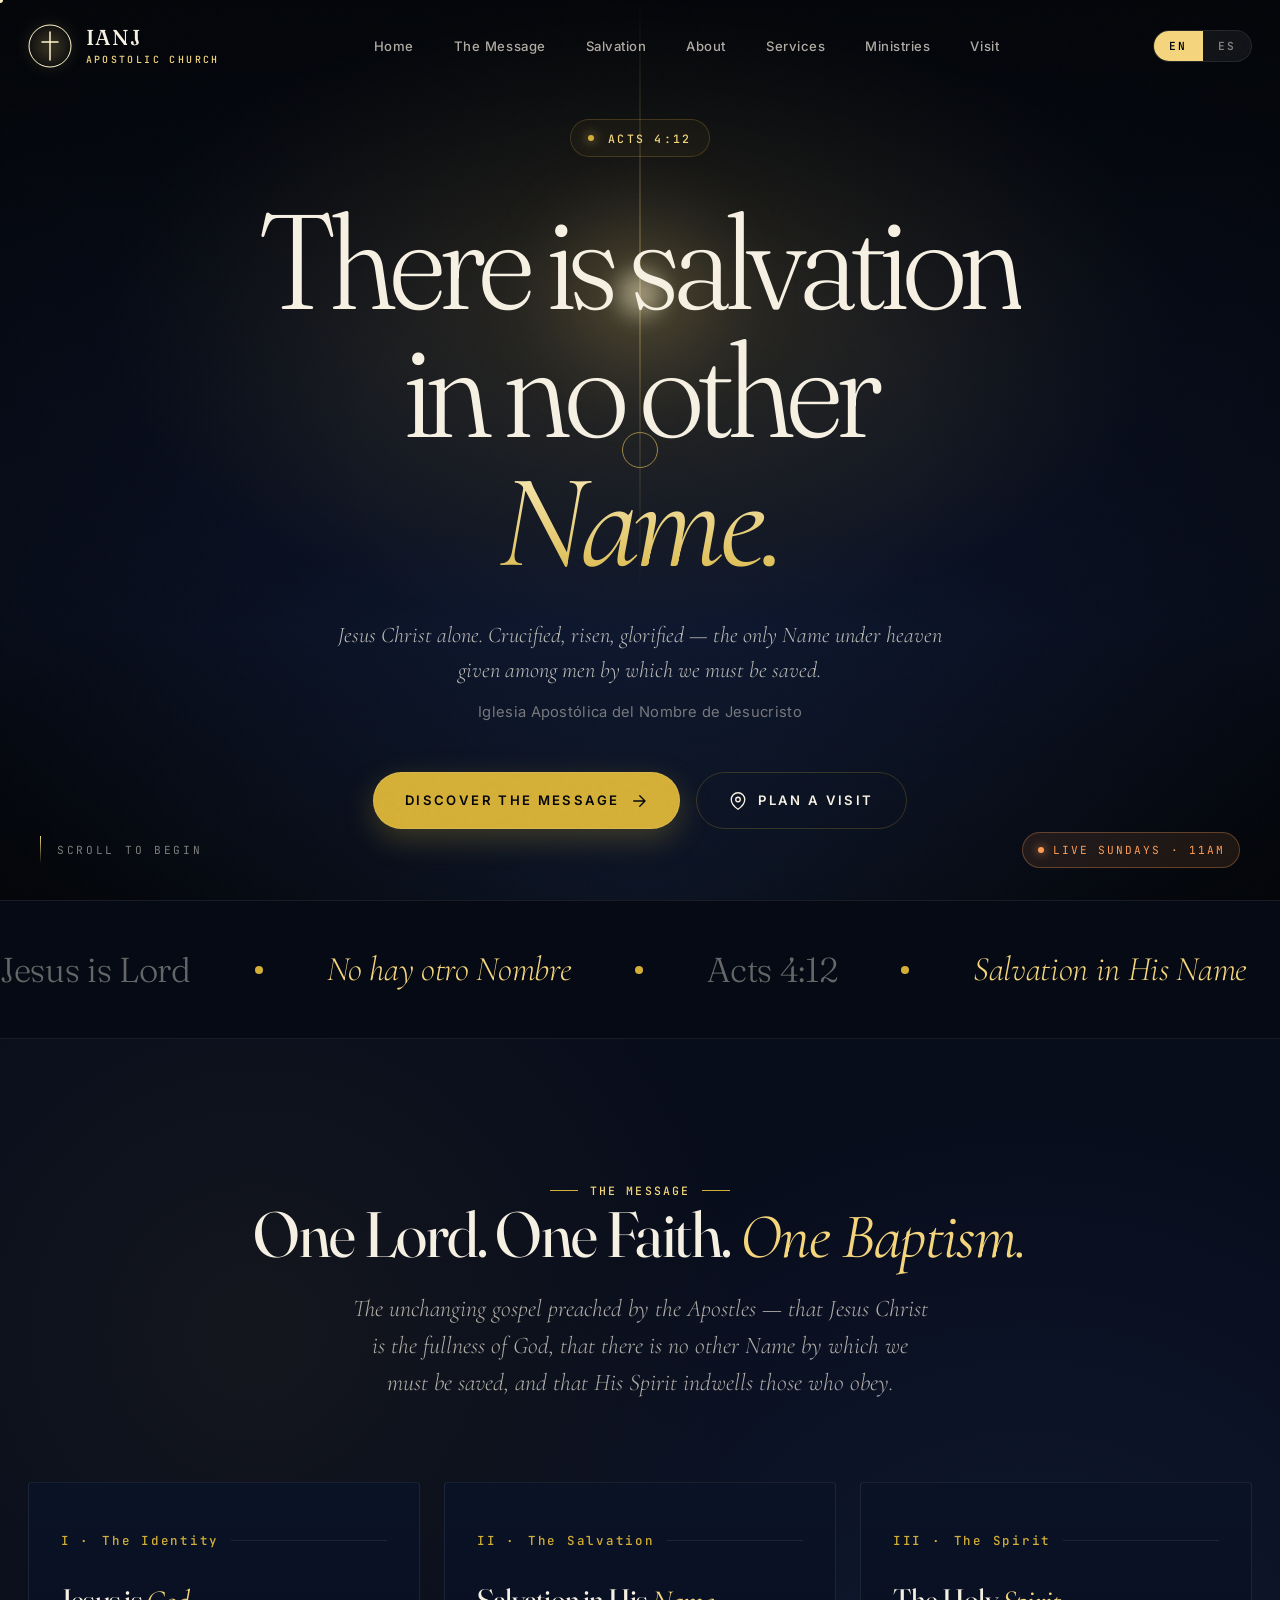
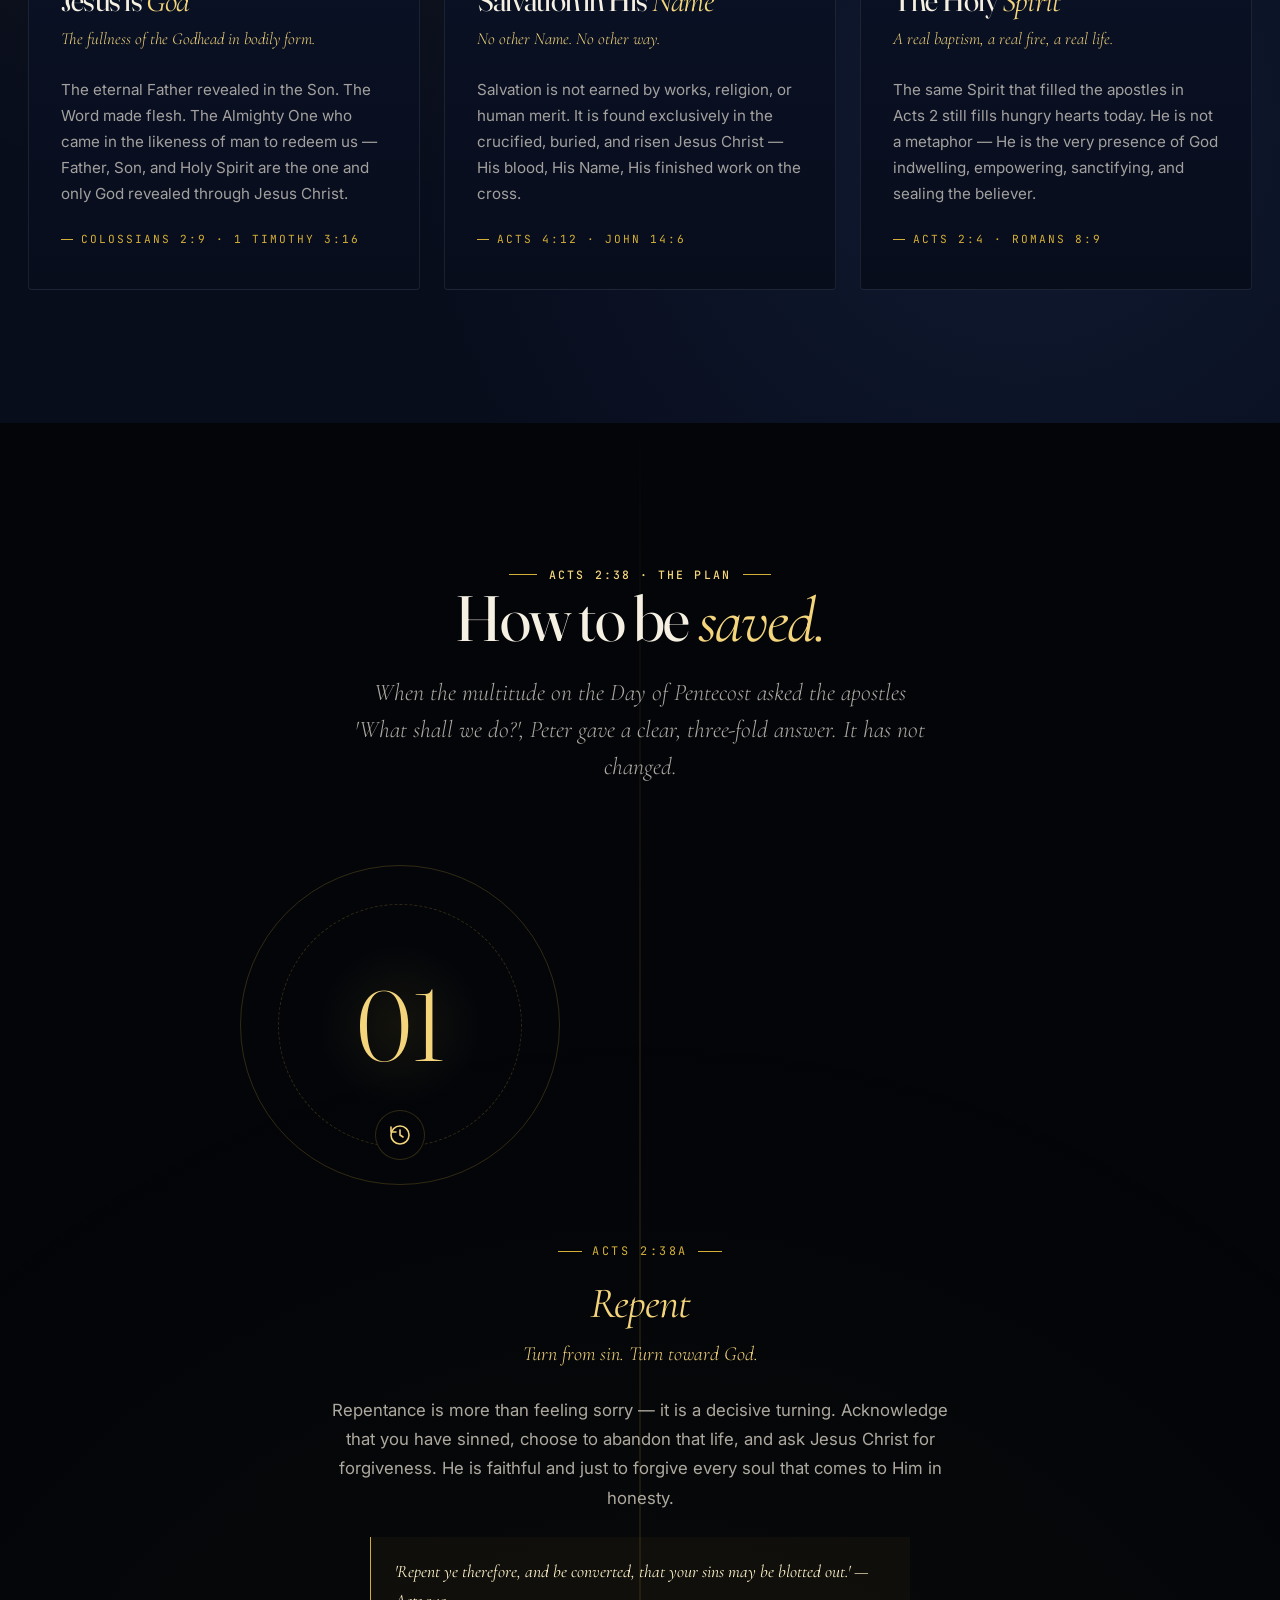
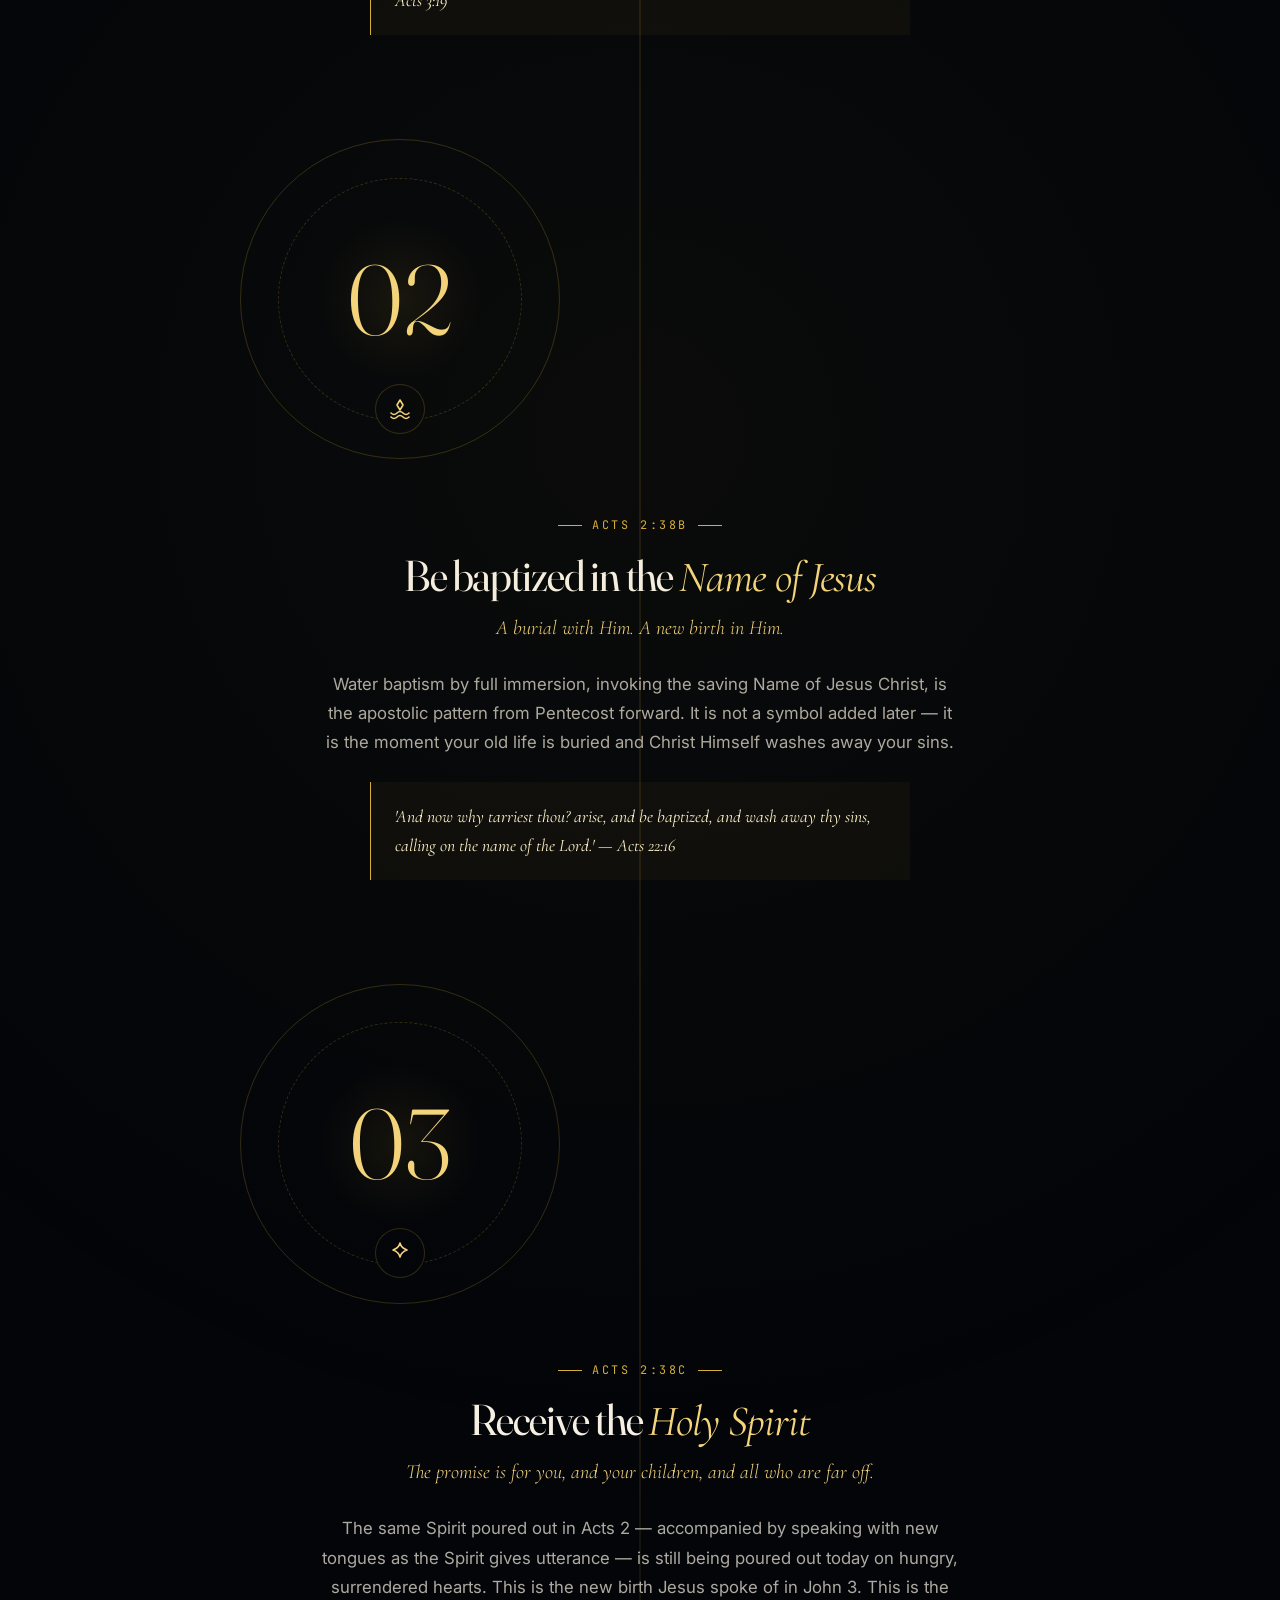
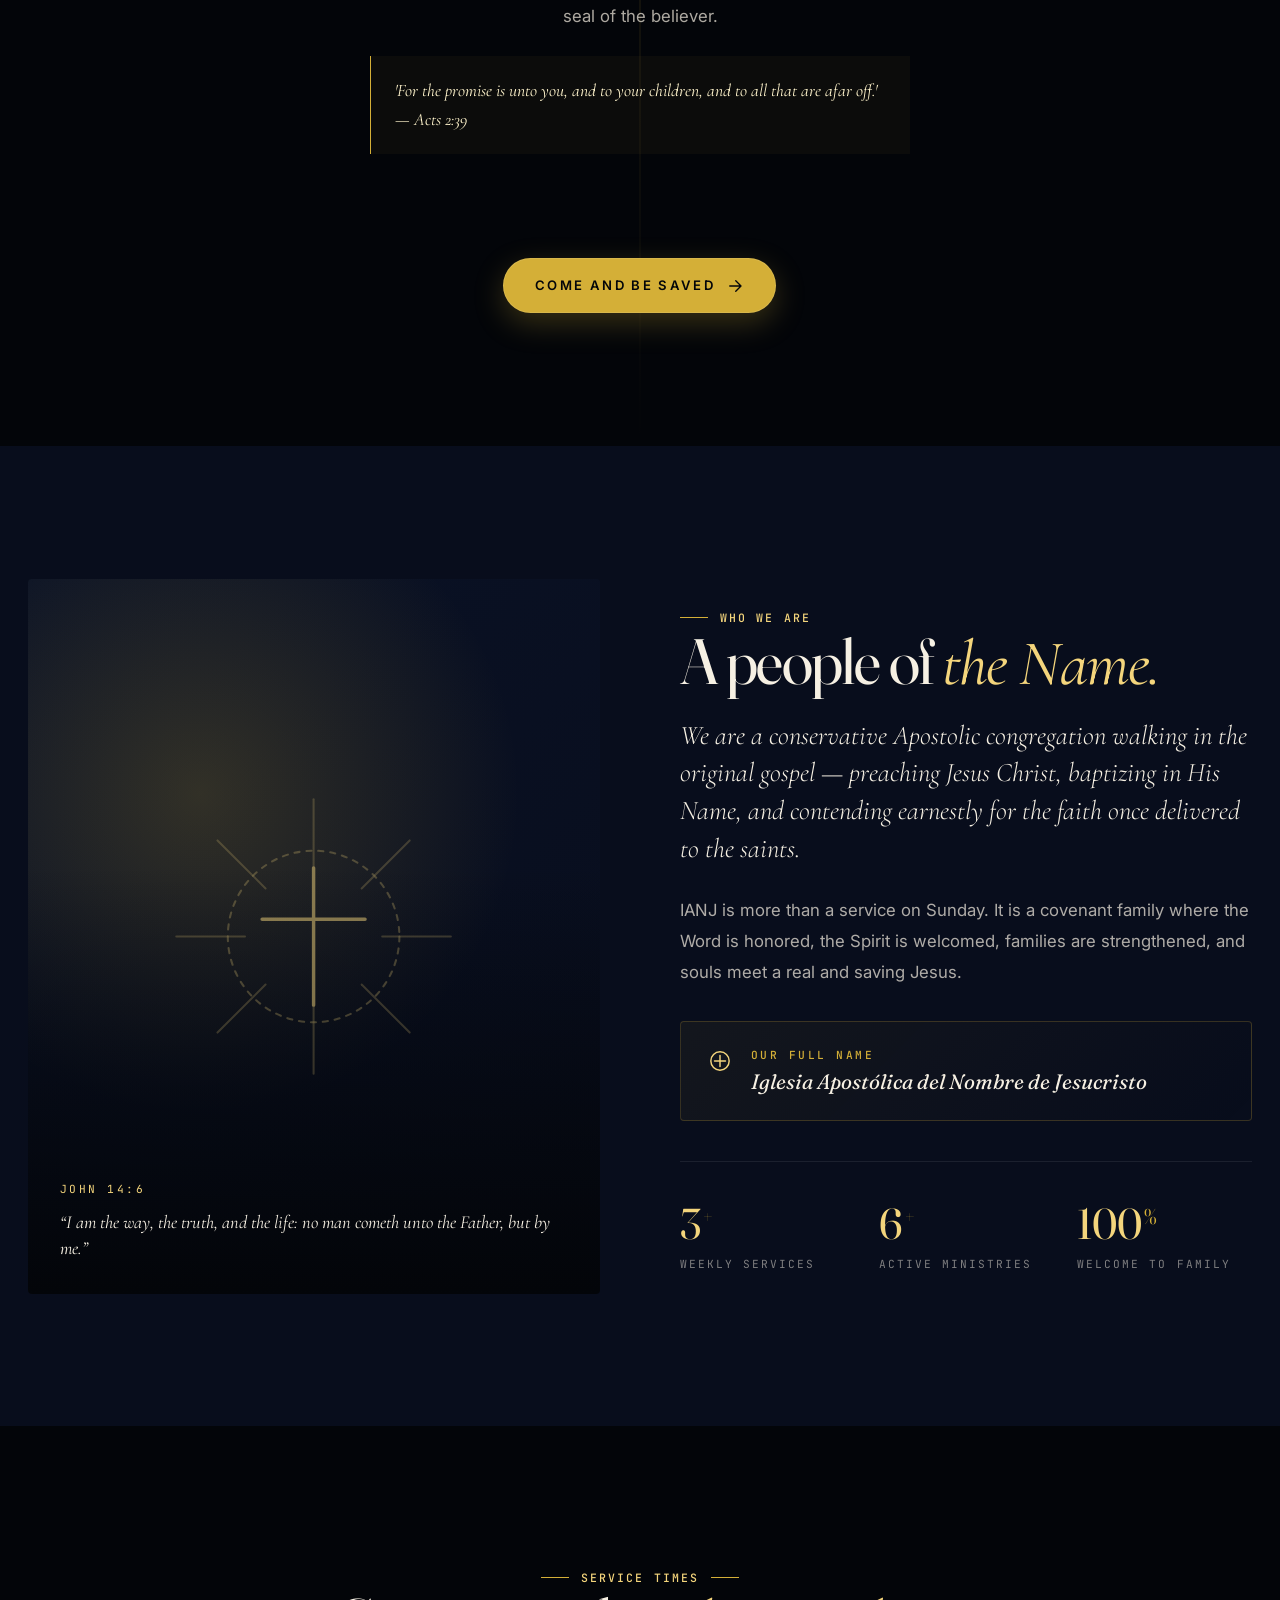
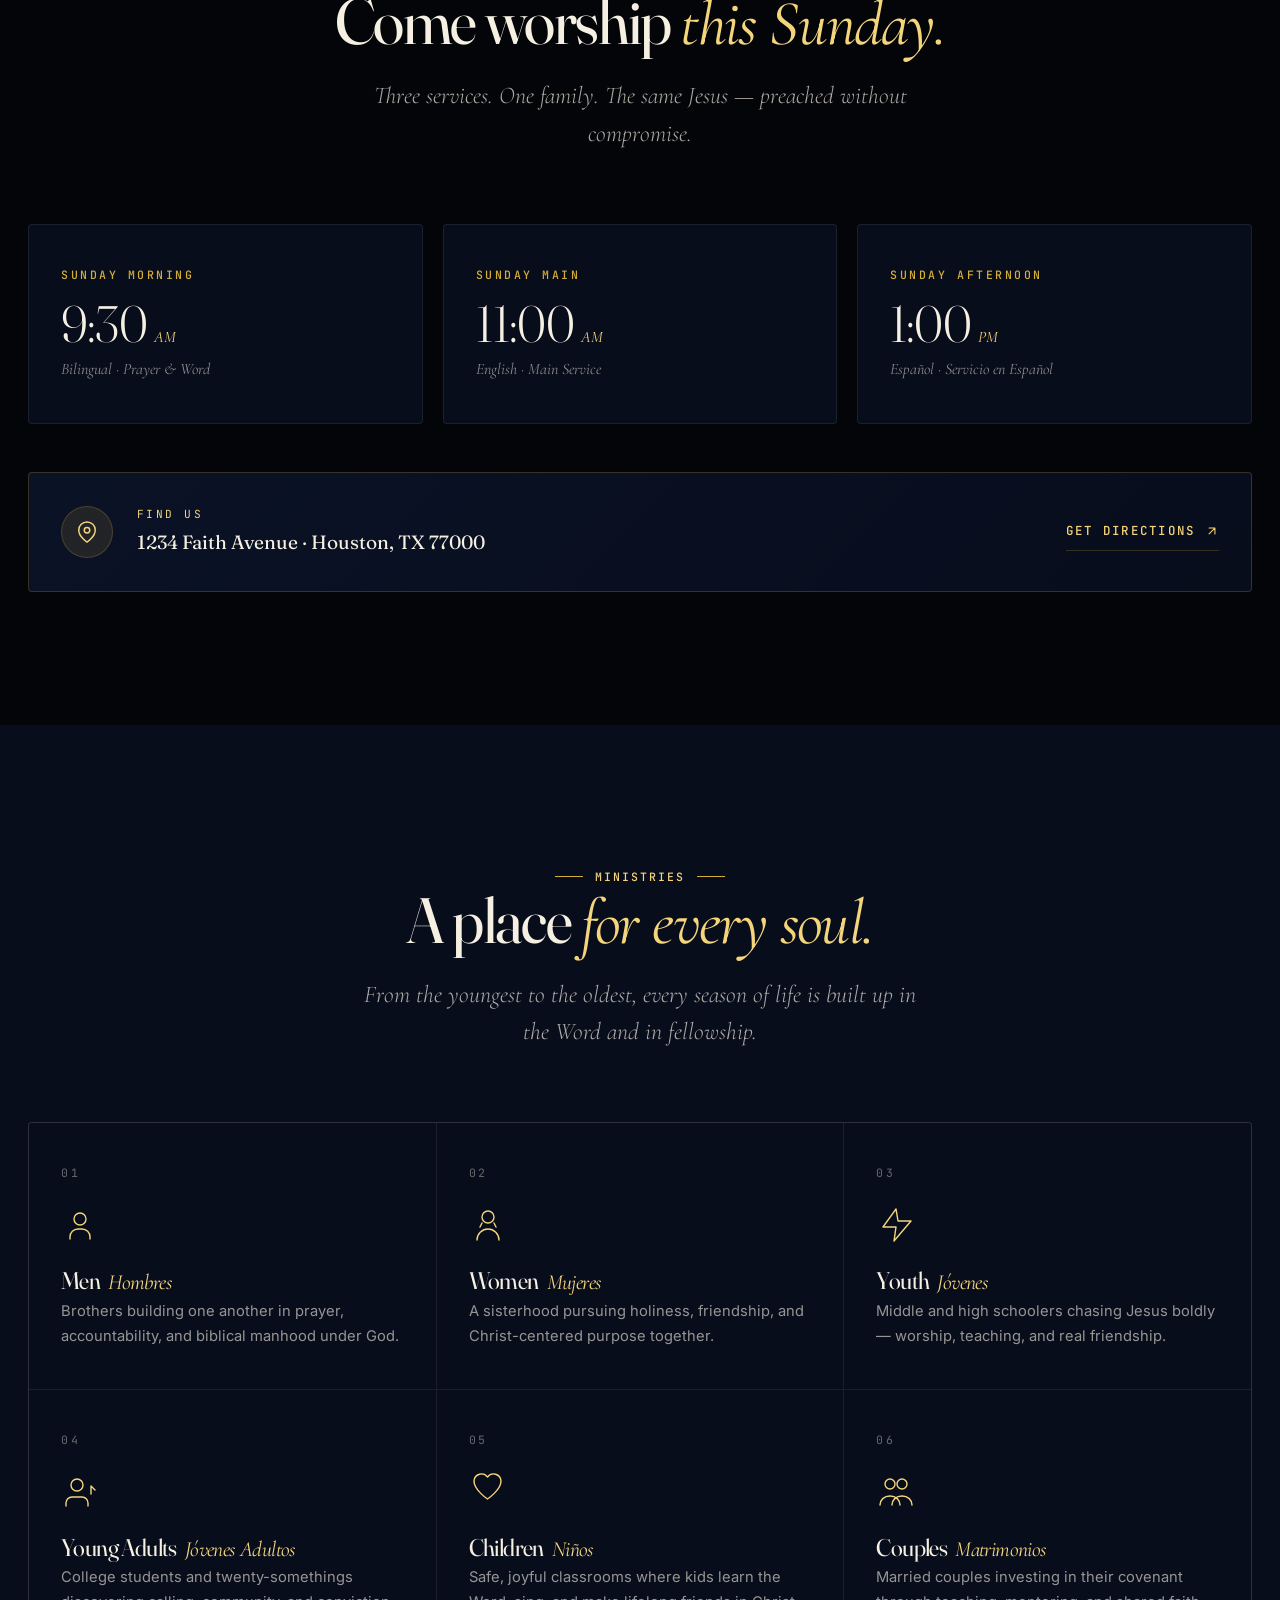
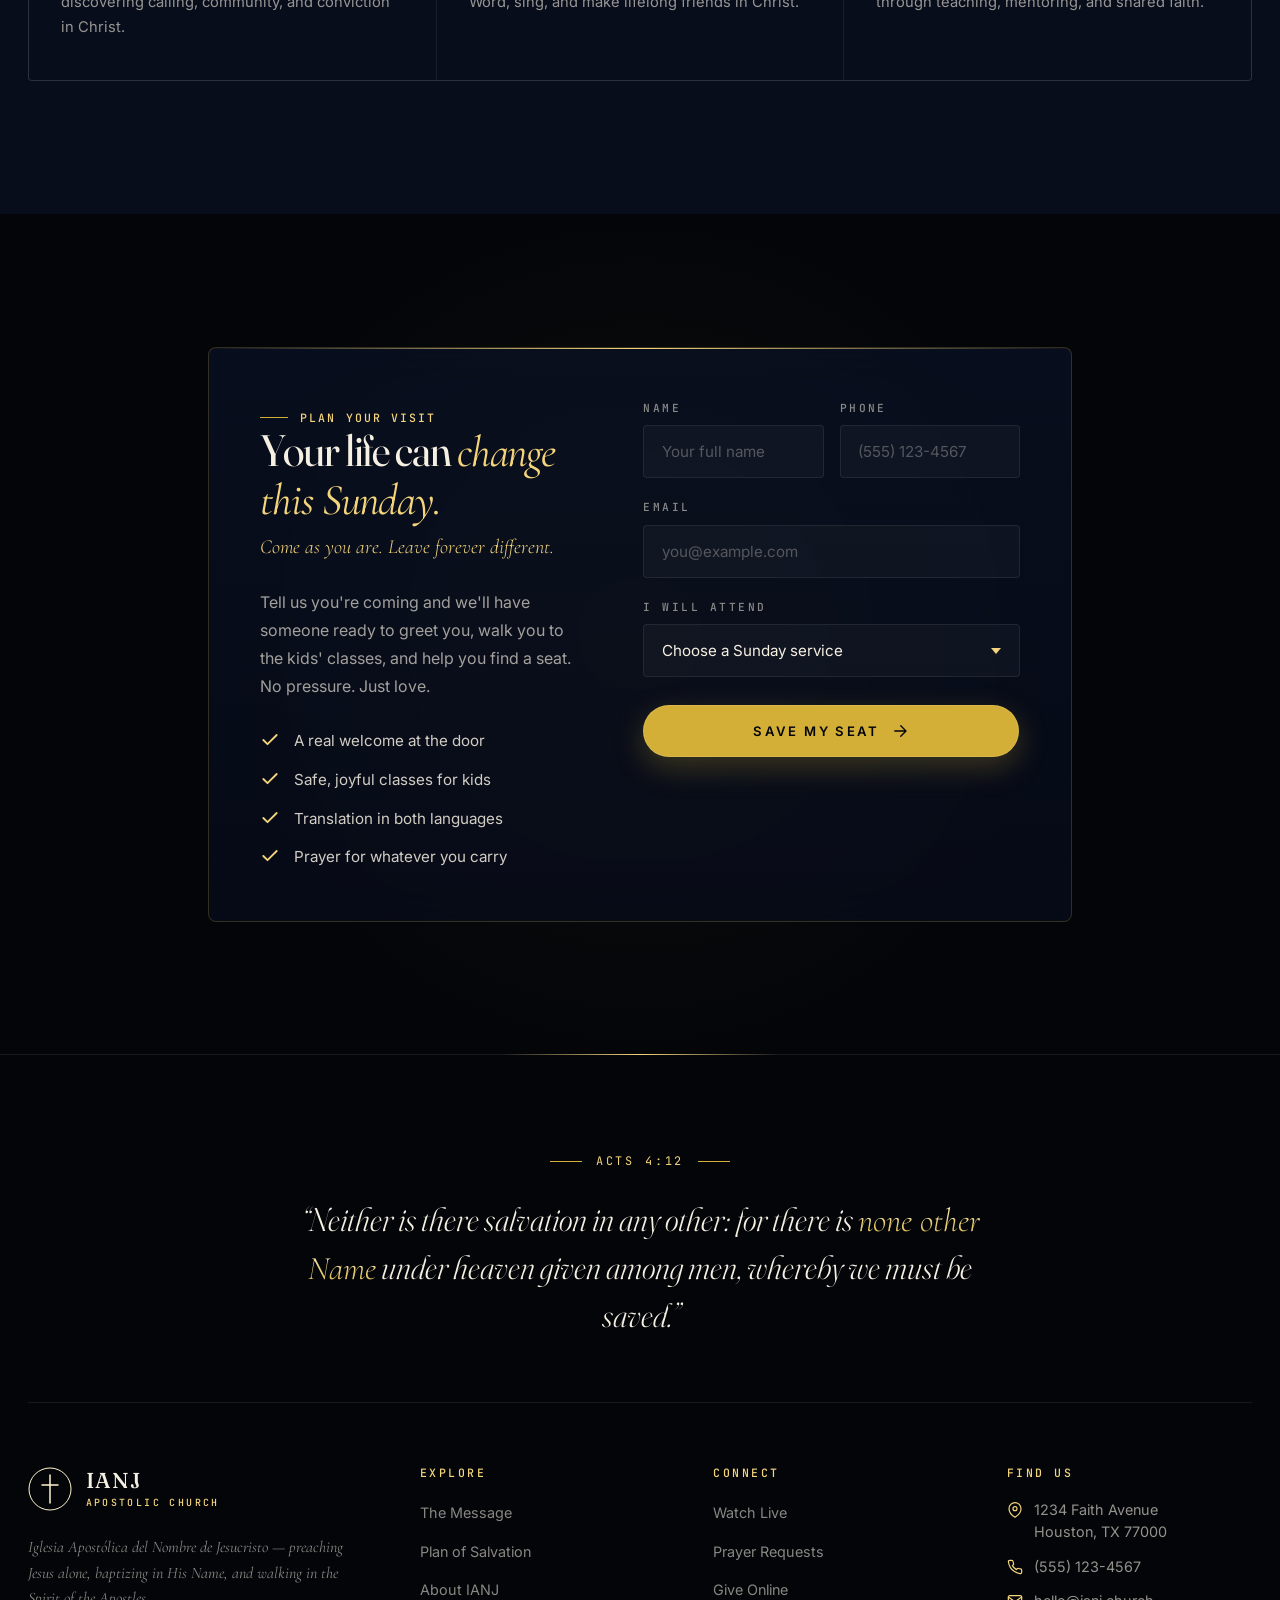
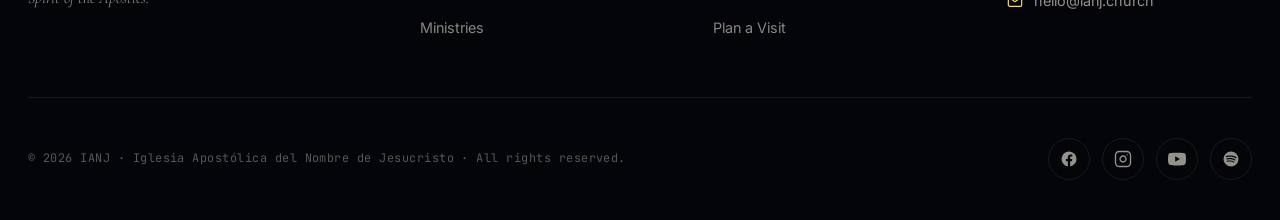
==== commit c58326cd: "feat(seo): comprehensive SEO + GEO audit and implementation Meta layer: - Optimized title and descri" ====
--- a/index.html
+++ b/index.html
@@ -3,11 +3,93 @@
 <head>
 <meta charset="UTF-8" />
 <meta name="viewport" content="width=device-width, initial-scale=1.0" />
-<title>IANJ — Iglesia Apostólica del Nombre de Jesucristo</title>
-<meta name="description" content="There is salvation in no other Name. The Apostolic message of Jesus Christ alone — repent, be baptized in His name, and receive the Holy Spirit. Acts 2:38, Acts 4:12." />
-<meta name="theme-color" content="#050810" />
+<!-- ====================================================================
+     PRIMARY SEO META — Optimized for "iglesia apostólica houston",
+     "apostolic church houston", brand "IANJ", and Acts 2:38 doctrine
+     ==================================================================== -->
+<title>IANJ — Iglesia Apostólica del Nombre de Jesucristo | Houston</title>
+<meta name="description" content="Iglesia Apostólica del Nombre de Jesucristo (IANJ) — bilingual Apostolic Pentecostal church in Houston preaching salvation through Jesus Christ alone. Acts 2:38. Plan your visit this Sunday." />
+<meta name="keywords" content="iglesia apostólica del nombre de jesucristo, IANJ, apostolic church houston, iglesia apostólica houston, oneness pentecostal, apostolic pentecostal, jesus name baptism, baptism in jesus name, acts 2:38, acts 4:12, bilingual church houston, iglesia hispana houston, spanish church houston, salvation jesus christ alone, plan of salvation, hispanic apostolic church" />
+<meta name="author" content="Iglesia Apostólica del Nombre de Jesucristo" />
+<meta name="publisher" content="IANJ Apostolic Church" />
+<meta name="copyright" content="© 2026 IANJ Church" />
+<meta name="robots" content="index, follow, max-snippet:-1, max-image-preview:large, max-video-preview:-1" />
+<meta name="googlebot" content="index, follow" />
+<meta name="bingbot" content="index, follow" />
+<meta name="rating" content="General" />
+<meta name="distribution" content="global" />
+<meta name="revisit-after" content="7 days" />
+<meta name="geo.region" content="US-TX" />
+<meta name="geo.placename" content="Houston" />
+<meta name="geo.position" content="29.7604;-95.3698" />
+<meta name="ICBM" content="29.7604, -95.3698" />
+
+<!-- Mobile / PWA -->
+<meta name="theme-color" content="#050810" media="(prefers-color-scheme: dark)" />
+<meta name="theme-color" content="#0a1226" />
+<meta name="color-scheme" content="dark" />
+<meta name="format-detection" content="telephone=yes" />
+<meta name="mobile-web-app-capable" content="yes" />
+<meta name="apple-mobile-web-app-capable" content="yes" />
+<meta name="apple-mobile-web-app-status-bar-style" content="black-translucent" />
+<meta name="apple-mobile-web-app-title" content="IANJ Church" />
+<meta name="application-name" content="IANJ Church" />
+<meta name="msapplication-TileColor" content="#050810" />
+
+<!-- ====================================================================
+     CANONICAL + HREFLANG — Bilingual EN/ES signals to search engines
+     ==================================================================== -->
+<link rel="canonical" href="https://vistadigitalai.github.io/IANJ-Church-website/" />
+<link rel="alternate" hreflang="en" href="https://vistadigitalai.github.io/IANJ-Church-website/" />
+<link rel="alternate" hreflang="en-US" href="https://vistadigitalai.github.io/IANJ-Church-website/" />
+<link rel="alternate" hreflang="es" href="https://vistadigitalai.github.io/IANJ-Church-website/?lang=es" />
+<link rel="alternate" hreflang="es-US" href="https://vistadigitalai.github.io/IANJ-Church-website/?lang=es" />
+<link rel="alternate" hreflang="es-MX" href="https://vistadigitalai.github.io/IANJ-Church-website/?lang=es" />
+<link rel="alternate" hreflang="x-default" href="https://vistadigitalai.github.io/IANJ-Church-website/" />
+
+<!-- ====================================================================
+     OPEN GRAPH — Facebook, WhatsApp, iMessage, Slack link previews
+     ==================================================================== -->
+<meta property="og:type" content="website" />
+<meta property="og:url" content="https://vistadigitalai.github.io/IANJ-Church-website/" />
+<meta property="og:title" content="IANJ — Iglesia Apostólica del Nombre de Jesucristo" />
+<meta property="og:description" content="There is salvation in no other Name. Bilingual Apostolic church in Houston preaching Jesus Christ alone. Acts 2:38. Plan your visit this Sunday." />
+<meta property="og:site_name" content="IANJ Apostolic Church" />
+<meta property="og:locale" content="en_US" />
+<meta property="og:locale:alternate" content="es_US" />
+<meta property="og:image" content="https://vistadigitalai.github.io/IANJ-Church-website/og-image.svg" />
+<meta property="og:image:secure_url" content="https://vistadigitalai.github.io/IANJ-Church-website/og-image.svg" />
+<meta property="og:image:type" content="image/svg+xml" />
+<meta property="og:image:width" content="1200" />
+<meta property="og:image:height" content="630" />
+<meta property="og:image:alt" content="IANJ — Iglesia Apostólica del Nombre de Jesucristo — Acts 4:12" />
+
+<!-- ====================================================================
+     TWITTER CARD
+     ==================================================================== -->
+<meta name="twitter:card" content="summary_large_image" />
+<meta name="twitter:url" content="https://vistadigitalai.github.io/IANJ-Church-website/" />
+<meta name="twitter:title" content="IANJ — Iglesia Apostólica del Nombre de Jesucristo" />
+<meta name="twitter:description" content="There is salvation in no other Name. Bilingual Apostolic church in Houston preaching Jesus Christ alone. Plan your visit this Sunday." />
+<meta name="twitter:image" content="https://vistadigitalai.github.io/IANJ-Church-website/og-image.svg" />
+<meta name="twitter:image:alt" content="IANJ — Iglesia Apostólica del Nombre de Jesucristo" />
+
+<!-- ====================================================================
+     ICONS, MANIFEST, FEEDS
+     ==================================================================== -->
+<link rel="icon" type="image/svg+xml" href="favicon.svg" />
+<link rel="apple-touch-icon" href="favicon.svg" />
+<link rel="mask-icon" href="favicon.svg" color="#d4af37" />
+<link rel="manifest" href="manifest.webmanifest" />
+<link rel="sitemap" type="application/xml" href="sitemap.xml" />
+
+<!-- ====================================================================
+     FONTS — Preconnect (performance) + display swap (LCP)
+     ==================================================================== -->
 <link rel="preconnect" href="https://fonts.googleapis.com" />
 <link rel="preconnect" href="https://fonts.gstatic.com" crossorigin />
+<link rel="dns-prefetch" href="//fonts.googleapis.com" />
+<link rel="dns-prefetch" href="//fonts.gstatic.com" />
 <link href="https://fonts.googleapis.com/css2?family=Cormorant+Garamond:ital,wght@0,300;0,400;0,500;0,600;0,700;1,300;1,400;1,500&family=Fraunces:ital,opsz,wght@0,9..144,300;0,9..144,400;0,9..144,500;0,9..144,600;0,9..144,700;1,9..144,400&family=Inter:wght@300;400;500;600;700&family=JetBrains+Mono:wght@400;500&display=swap" rel="stylesheet" />
 <style>
   /* ============================================================
@@ -1755,6 +1837,295 @@
     .marquee-track { animation: none; }
   }
 </style>
+
+<!-- ====================================================================
+     STRUCTURED DATA — Schema.org JSON-LD
+     Five schemas: Church + WebSite + Organization + FAQPage + Events
+     Designed for rich results, AI search citation, and local SEO.
+     ==================================================================== -->
+<script type="application/ld+json">
+{
+  "@context": "https://schema.org",
+  "@type": ["Church", "PlaceOfWorship", "LocalBusiness"],
+  "@id": "https://vistadigitalai.github.io/IANJ-Church-website/#church",
+  "name": "Iglesia Apostólica del Nombre de Jesucristo",
+  "alternateName": ["IANJ", "IANJ Apostolic Church", "Iglesia Apostólica del Nombre de Jesucristo (IANJ)"],
+  "description": "Conservative Apostolic Pentecostal church in Houston, Texas, preaching salvation through Jesus Christ alone. Bilingual English/Spanish services. Baptism in the Name of Jesus, the gift of the Holy Spirit, and the apostolic faith of Acts 2:38.",
+  "url": "https://vistadigitalai.github.io/IANJ-Church-website/",
+  "logo": "https://vistadigitalai.github.io/IANJ-Church-website/favicon.svg",
+  "image": "https://vistadigitalai.github.io/IANJ-Church-website/og-image.svg",
+  "telephone": "+1-555-123-4567",
+  "email": "hello@ianj.church",
+  "priceRange": "Free",
+  "currenciesAccepted": "USD",
+  "address": {
+    "@type": "PostalAddress",
+    "streetAddress": "1234 Faith Avenue",
+    "addressLocality": "Houston",
+    "addressRegion": "TX",
+    "postalCode": "77000",
+    "addressCountry": "US"
+  },
+  "geo": {
+    "@type": "GeoCoordinates",
+    "latitude": 29.7604,
+    "longitude": -95.3698
+  },
+  "hasMap": "https://www.google.com/maps/search/?api=1&query=1234+Faith+Avenue+Houston+TX+77000",
+  "openingHoursSpecification": [
+    {
+      "@type": "OpeningHoursSpecification",
+      "dayOfWeek": "Sunday",
+      "opens": "09:30",
+      "closes": "14:30",
+      "name": "Sunday Services"
+    }
+  ],
+  "openingHours": ["Su 09:30-14:30"],
+  "knowsLanguage": [
+    { "@type": "Language", "name": "English", "alternateName": "en" },
+    { "@type": "Language", "name": "Spanish", "alternateName": "es" }
+  ],
+  "areaServed": [
+    { "@type": "City", "name": "Houston" },
+    { "@type": "State", "name": "Texas" },
+    { "@type": "AdministrativeArea", "name": "Greater Houston Area" }
+  ],
+  "potentialAction": [
+    {
+      "@type": "ReserveAction",
+      "name": "Plan Your Visit",
+      "target": {
+        "@type": "EntryPoint",
+        "urlTemplate": "https://vistadigitalai.github.io/IANJ-Church-website/#visit",
+        "actionPlatform": ["https://schema.org/DesktopWebPlatform", "https://schema.org/MobileWebPlatform"]
+      }
+    }
+  ],
+  "sameAs": [
+    "https://www.facebook.com/",
+    "https://www.instagram.com/",
+    "https://www.youtube.com/"
+  ],
+  "keywords": "Apostolic Pentecostal, Oneness Pentecostal, Jesus Name baptism, Acts 2:38, bilingual church, Houston, Iglesia Apostólica, Hispanic church, salvation through Jesus Christ alone",
+  "slogan": "There is salvation in no other Name."
+}
+</script>
+
+<script type="application/ld+json">
+{
+  "@context": "https://schema.org",
+  "@type": "WebSite",
+  "@id": "https://vistadigitalai.github.io/IANJ-Church-website/#website",
+  "url": "https://vistadigitalai.github.io/IANJ-Church-website/",
+  "name": "IANJ — Iglesia Apostólica del Nombre de Jesucristo",
+  "alternateName": "IANJ Apostolic Church",
+  "description": "Bilingual Apostolic Pentecostal church website preaching Jesus Christ alone. Acts 2:38, Acts 4:12.",
+  "inLanguage": ["en-US", "es-US"],
+  "publisher": { "@id": "https://vistadigitalai.github.io/IANJ-Church-website/#church" },
+  "copyrightYear": 2026,
+  "copyrightHolder": { "@id": "https://vistadigitalai.github.io/IANJ-Church-website/#church" }
+}
+</script>
+
+<script type="application/ld+json">
+{
+  "@context": "https://schema.org",
+  "@type": "Organization",
+  "@id": "https://vistadigitalai.github.io/IANJ-Church-website/#organization",
+  "name": "Iglesia Apostólica del Nombre de Jesucristo",
+  "alternateName": "IANJ",
+  "url": "https://vistadigitalai.github.io/IANJ-Church-website/",
+  "logo": {
+    "@type": "ImageObject",
+    "url": "https://vistadigitalai.github.io/IANJ-Church-website/favicon.svg",
+    "width": 512,
+    "height": 512
+  },
+  "contactPoint": [
+    {
+      "@type": "ContactPoint",
+      "telephone": "+1-555-123-4567",
+      "contactType": "customer service",
+      "areaServed": "US",
+      "availableLanguage": ["English", "Spanish"]
+    },
+    {
+      "@type": "ContactPoint",
+      "email": "hello@ianj.church",
+      "contactType": "Pastoral care",
+      "availableLanguage": ["English", "Spanish"]
+    }
+  ]
+}
+</script>
+
+<script type="application/ld+json">
+{
+  "@context": "https://schema.org",
+  "@type": "FAQPage",
+  "mainEntity": [
+    {
+      "@type": "Question",
+      "name": "How can I be saved according to the Bible?",
+      "acceptedAnswer": {
+        "@type": "Answer",
+        "text": "According to Acts 2:38, salvation is a three-fold response to the gospel: (1) Repent of your sins — turn away from sin and turn toward God. (2) Be baptized in water by full immersion in the Name of Jesus Christ for the remission of sins. (3) Receive the gift of the Holy Spirit, which is the same Spirit poured out on the apostles in Acts 2. This is the apostolic plan of salvation preached at IANJ."
+      }
+    },
+    {
+      "@type": "Question",
+      "name": "What is the Apostolic Pentecostal faith?",
+      "acceptedAnswer": {
+        "@type": "Answer",
+        "text": "The Apostolic Pentecostal faith is the unchanging gospel preached by the apostles in the New Testament — that Jesus Christ is the fullness of God in bodily form (Colossians 2:9), that salvation is found exclusively in His Name (Acts 4:12), and that the Holy Spirit indwells believers who repent and are baptized in His Name (Acts 2:38)."
+      }
+    },
+    {
+      "@type": "Question",
+      "name": "Why does IANJ baptize in the Name of Jesus Christ?",
+      "acceptedAnswer": {
+        "@type": "Answer",
+        "text": "Every baptism recorded in the book of Acts was performed in the Name of Jesus Christ (Acts 2:38, Acts 8:16, Acts 10:48, Acts 19:5, Acts 22:16). This is the apostolic pattern. Jesus is the saving Name (Matthew 1:21) and the Name of the Father, Son, and Holy Spirit revealed (Matthew 28:19 fulfilled in Jesus' Name)."
+      }
+    },
+    {
+      "@type": "Question",
+      "name": "What are IANJ Sunday service times?",
+      "acceptedAnswer": {
+        "@type": "Answer",
+        "text": "IANJ holds three Sunday services: 9:30 AM (bilingual English/Spanish), 11:00 AM (English main service), and 1:00 PM (Servicio en Español). Visitors are welcomed at every service. No appointment needed — come as you are."
+      }
+    },
+    {
+      "@type": "Question",
+      "name": "Is IANJ church bilingual?",
+      "acceptedAnswer": {
+        "@type": "Answer",
+        "text": "Yes. IANJ — Iglesia Apostólica del Nombre de Jesucristo — is a fully bilingual congregation in Houston, Texas. Services and ministries are offered in both English and Spanish, with live translation available so the entire family can worship together."
+      }
+    },
+    {
+      "@type": "Question",
+      "name": "What does Acts 4:12 mean?",
+      "acceptedAnswer": {
+        "@type": "Answer",
+        "text": "Acts 4:12 states: 'Neither is there salvation in any other: for there is none other name under heaven given among men, whereby we must be saved.' The apostle Peter declares that Jesus Christ alone is the saving Name. No other religion, prophet, ritual, or merit can save — only Jesus."
+      }
+    }
+  ]
+}
+</script>
+
+<script type="application/ld+json">
+{
+  "@context": "https://schema.org",
+  "@type": "Event",
+  "name": "Sunday Morning Service (Bilingual)",
+  "description": "Weekly bilingual Apostolic Pentecostal worship service in English and Spanish. Prayer, the Word, and the moving of the Holy Spirit.",
+  "eventSchedule": {
+    "@type": "Schedule",
+    "repeatFrequency": "P1W",
+    "byDay": "https://schema.org/Sunday",
+    "startTime": "09:30",
+    "endTime": "11:00",
+    "scheduleTimezone": "America/Chicago"
+  },
+  "eventAttendanceMode": "https://schema.org/OfflineEventAttendanceMode",
+  "eventStatus": "https://schema.org/EventScheduled",
+  "location": {
+    "@type": "Place",
+    "name": "IANJ Apostolic Church",
+    "address": {
+      "@type": "PostalAddress",
+      "streetAddress": "1234 Faith Avenue",
+      "addressLocality": "Houston",
+      "addressRegion": "TX",
+      "postalCode": "77000",
+      "addressCountry": "US"
+    }
+  },
+  "organizer": { "@id": "https://vistadigitalai.github.io/IANJ-Church-website/#church" },
+  "isAccessibleForFree": true,
+  "offers": {
+    "@type": "Offer",
+    "price": "0",
+    "priceCurrency": "USD",
+    "availability": "https://schema.org/InStock",
+    "url": "https://vistadigitalai.github.io/IANJ-Church-website/#visit"
+  },
+  "inLanguage": ["en-US", "es-US"]
+}
+</script>
+
+<script type="application/ld+json">
+{
+  "@context": "https://schema.org",
+  "@type": "Event",
+  "name": "Sunday Main Service (English)",
+  "description": "Main Sunday worship service in English at IANJ Apostolic Church.",
+  "eventSchedule": {
+    "@type": "Schedule",
+    "repeatFrequency": "P1W",
+    "byDay": "https://schema.org/Sunday",
+    "startTime": "11:00",
+    "endTime": "12:30",
+    "scheduleTimezone": "America/Chicago"
+  },
+  "eventAttendanceMode": "https://schema.org/OfflineEventAttendanceMode",
+  "eventStatus": "https://schema.org/EventScheduled",
+  "location": {
+    "@type": "Place",
+    "name": "IANJ Apostolic Church",
+    "address": {
+      "@type": "PostalAddress",
+      "streetAddress": "1234 Faith Avenue",
+      "addressLocality": "Houston",
+      "addressRegion": "TX",
+      "postalCode": "77000",
+      "addressCountry": "US"
+    }
+  },
+  "organizer": { "@id": "https://vistadigitalai.github.io/IANJ-Church-website/#church" },
+  "isAccessibleForFree": true,
+  "inLanguage": "en-US"
+}
+</script>
+
+<script type="application/ld+json">
+{
+  "@context": "https://schema.org",
+  "@type": "Event",
+  "name": "Servicio Dominical en Español",
+  "description": "Servicio dominical en español de la Iglesia Apostólica del Nombre de Jesucristo. Predicación de Jesucristo, oración y la presencia del Espíritu Santo.",
+  "eventSchedule": {
+    "@type": "Schedule",
+    "repeatFrequency": "P1W",
+    "byDay": "https://schema.org/Sunday",
+    "startTime": "13:00",
+    "endTime": "14:30",
+    "scheduleTimezone": "America/Chicago"
+  },
+  "eventAttendanceMode": "https://schema.org/OfflineEventAttendanceMode",
+  "eventStatus": "https://schema.org/EventScheduled",
+  "location": {
+    "@type": "Place",
+    "name": "IANJ — Iglesia Apostólica del Nombre de Jesucristo",
+    "address": {
+      "@type": "PostalAddress",
+      "streetAddress": "1234 Faith Avenue",
+      "addressLocality": "Houston",
+      "addressRegion": "TX",
+      "postalCode": "77000",
+      "addressCountry": "US"
+    }
+  },
+  "organizer": { "@id": "https://vistadigitalai.github.io/IANJ-Church-website/#church" },
+  "isAccessibleForFree": true,
+  "inLanguage": "es-US"
+}
+</script>
+
 </head>
 <body>
 
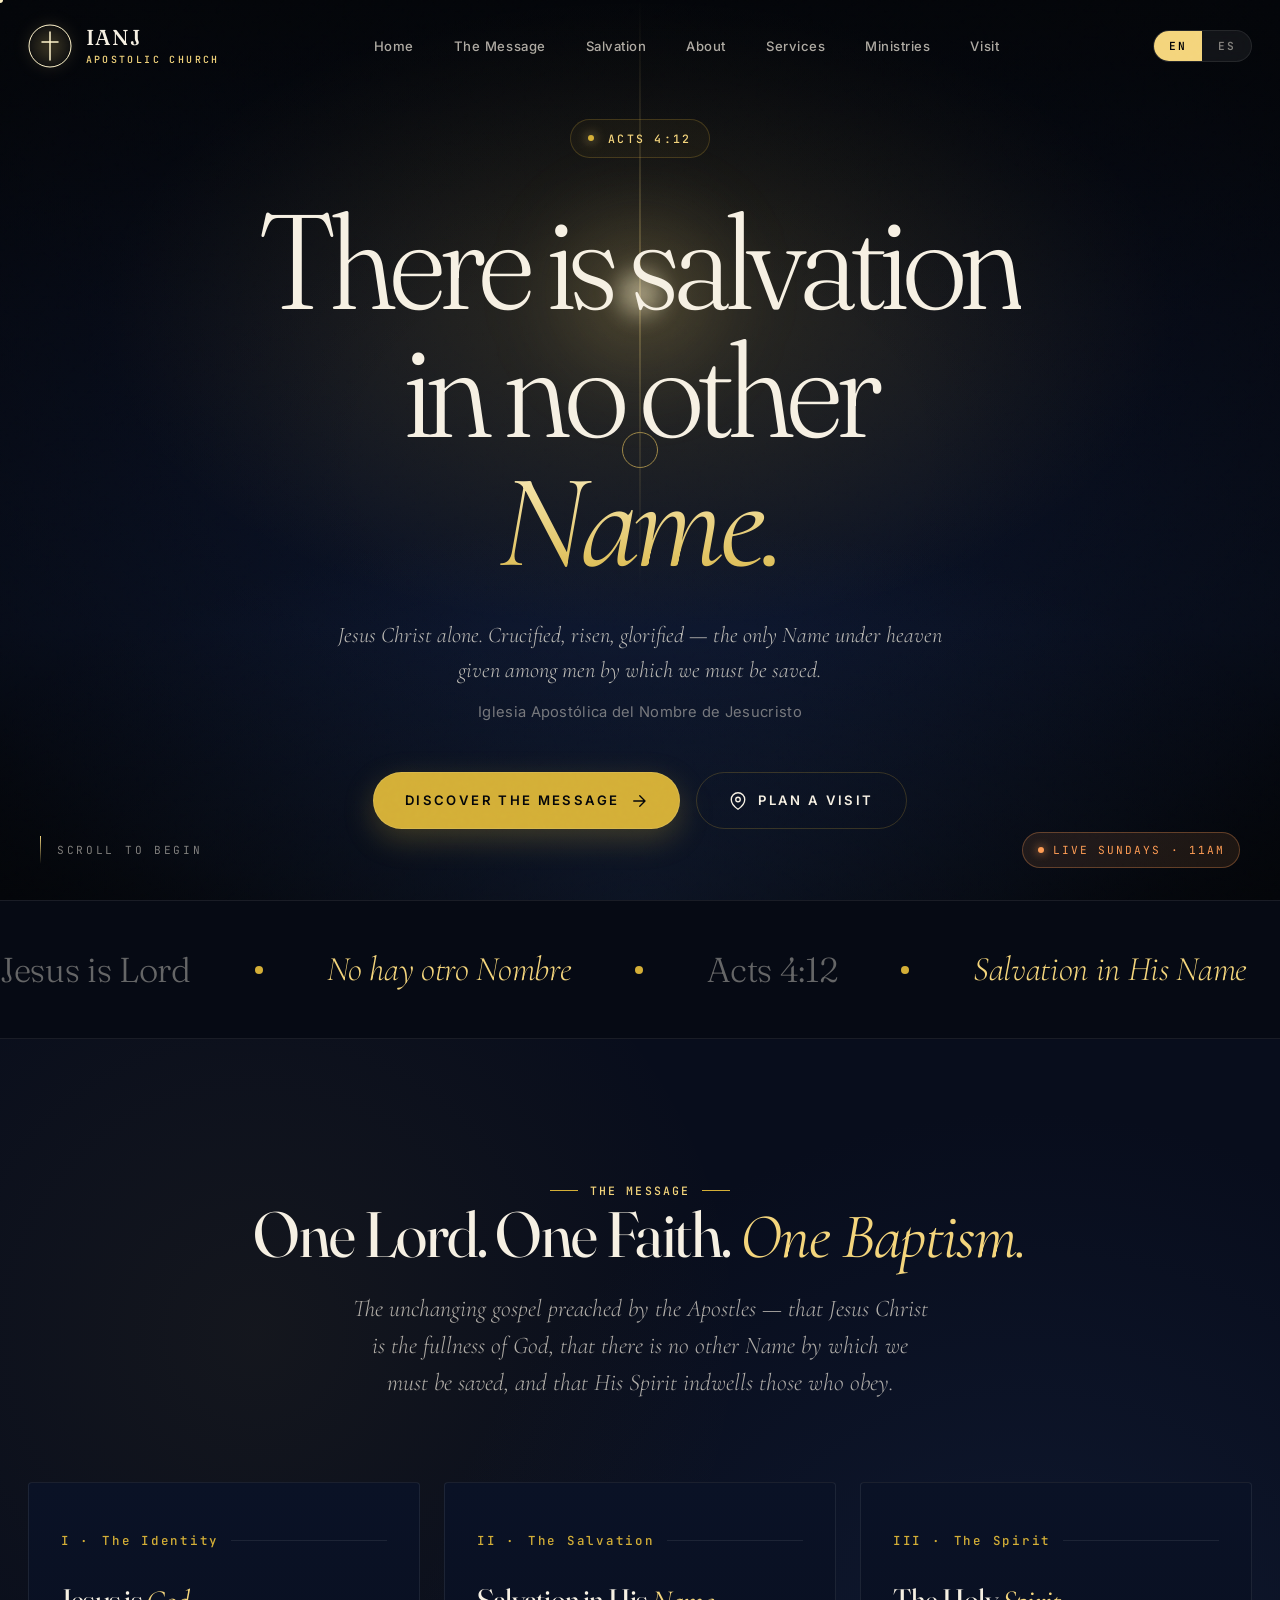
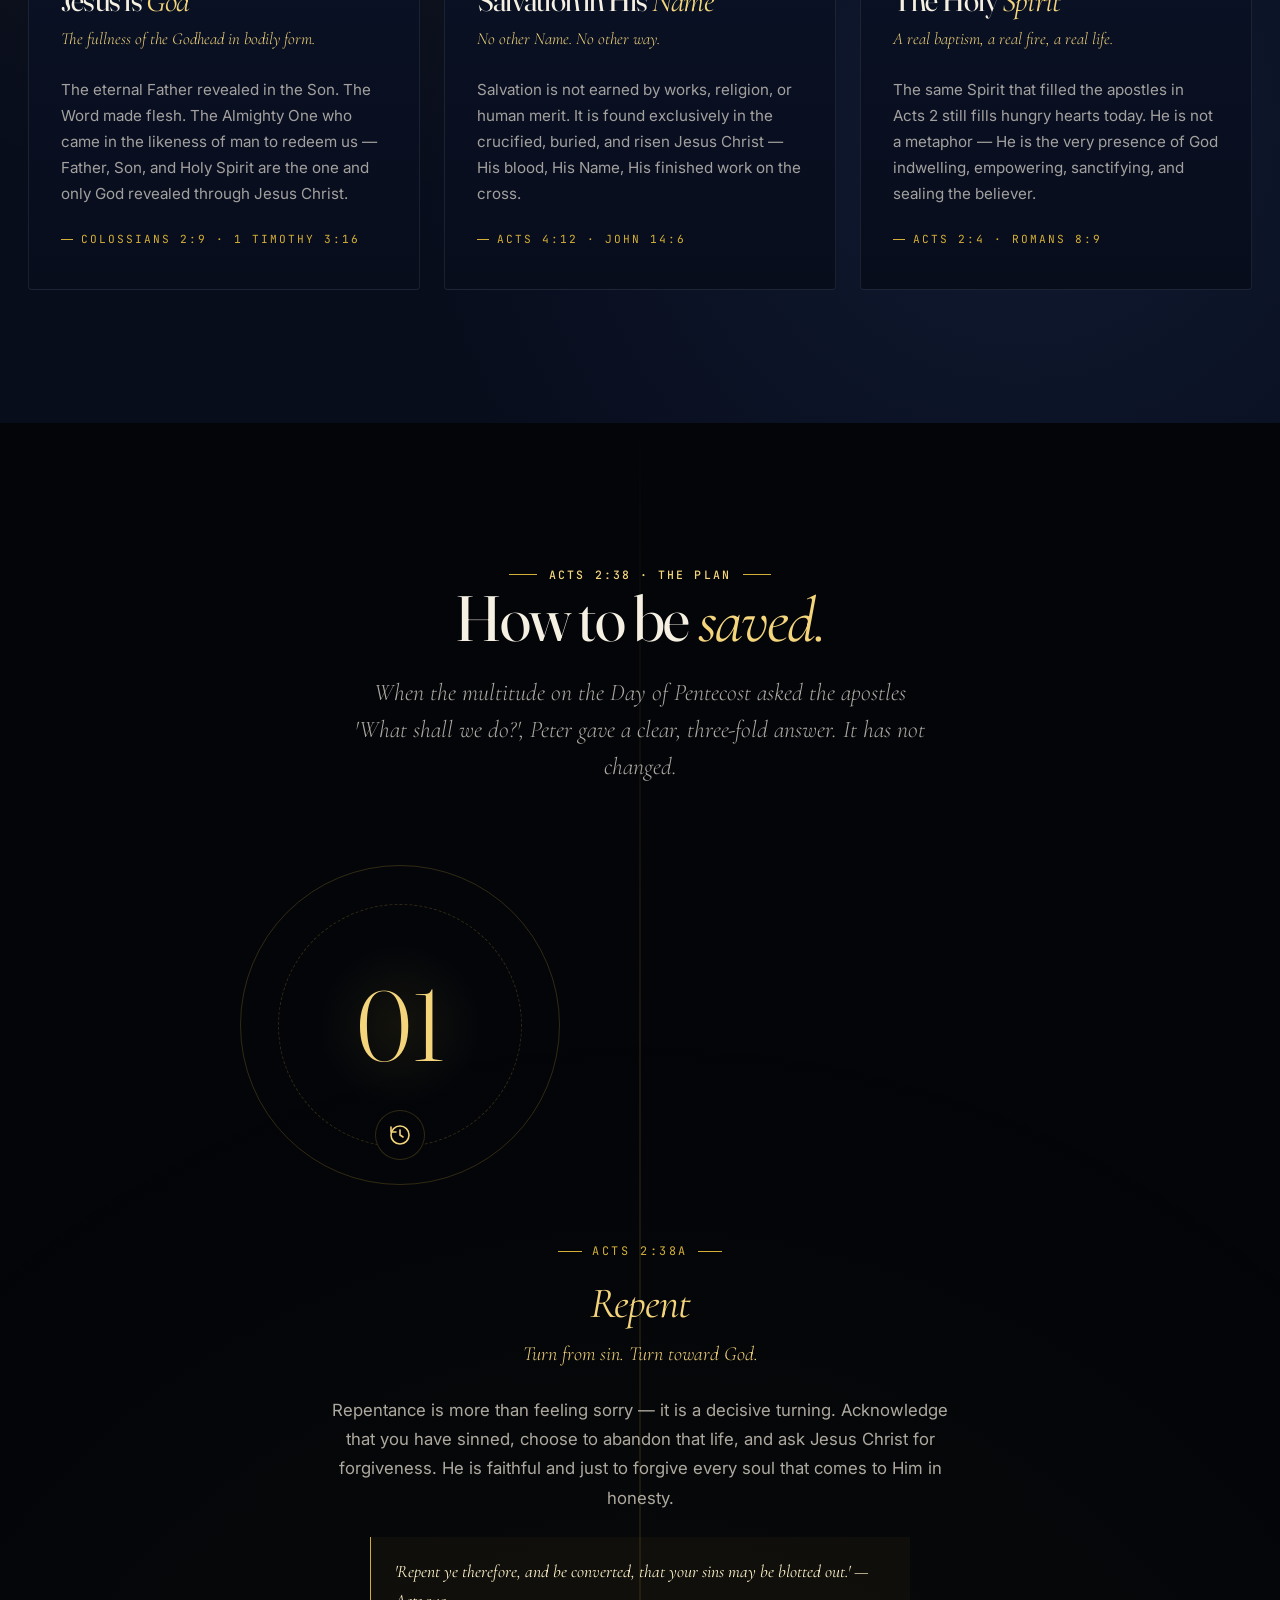
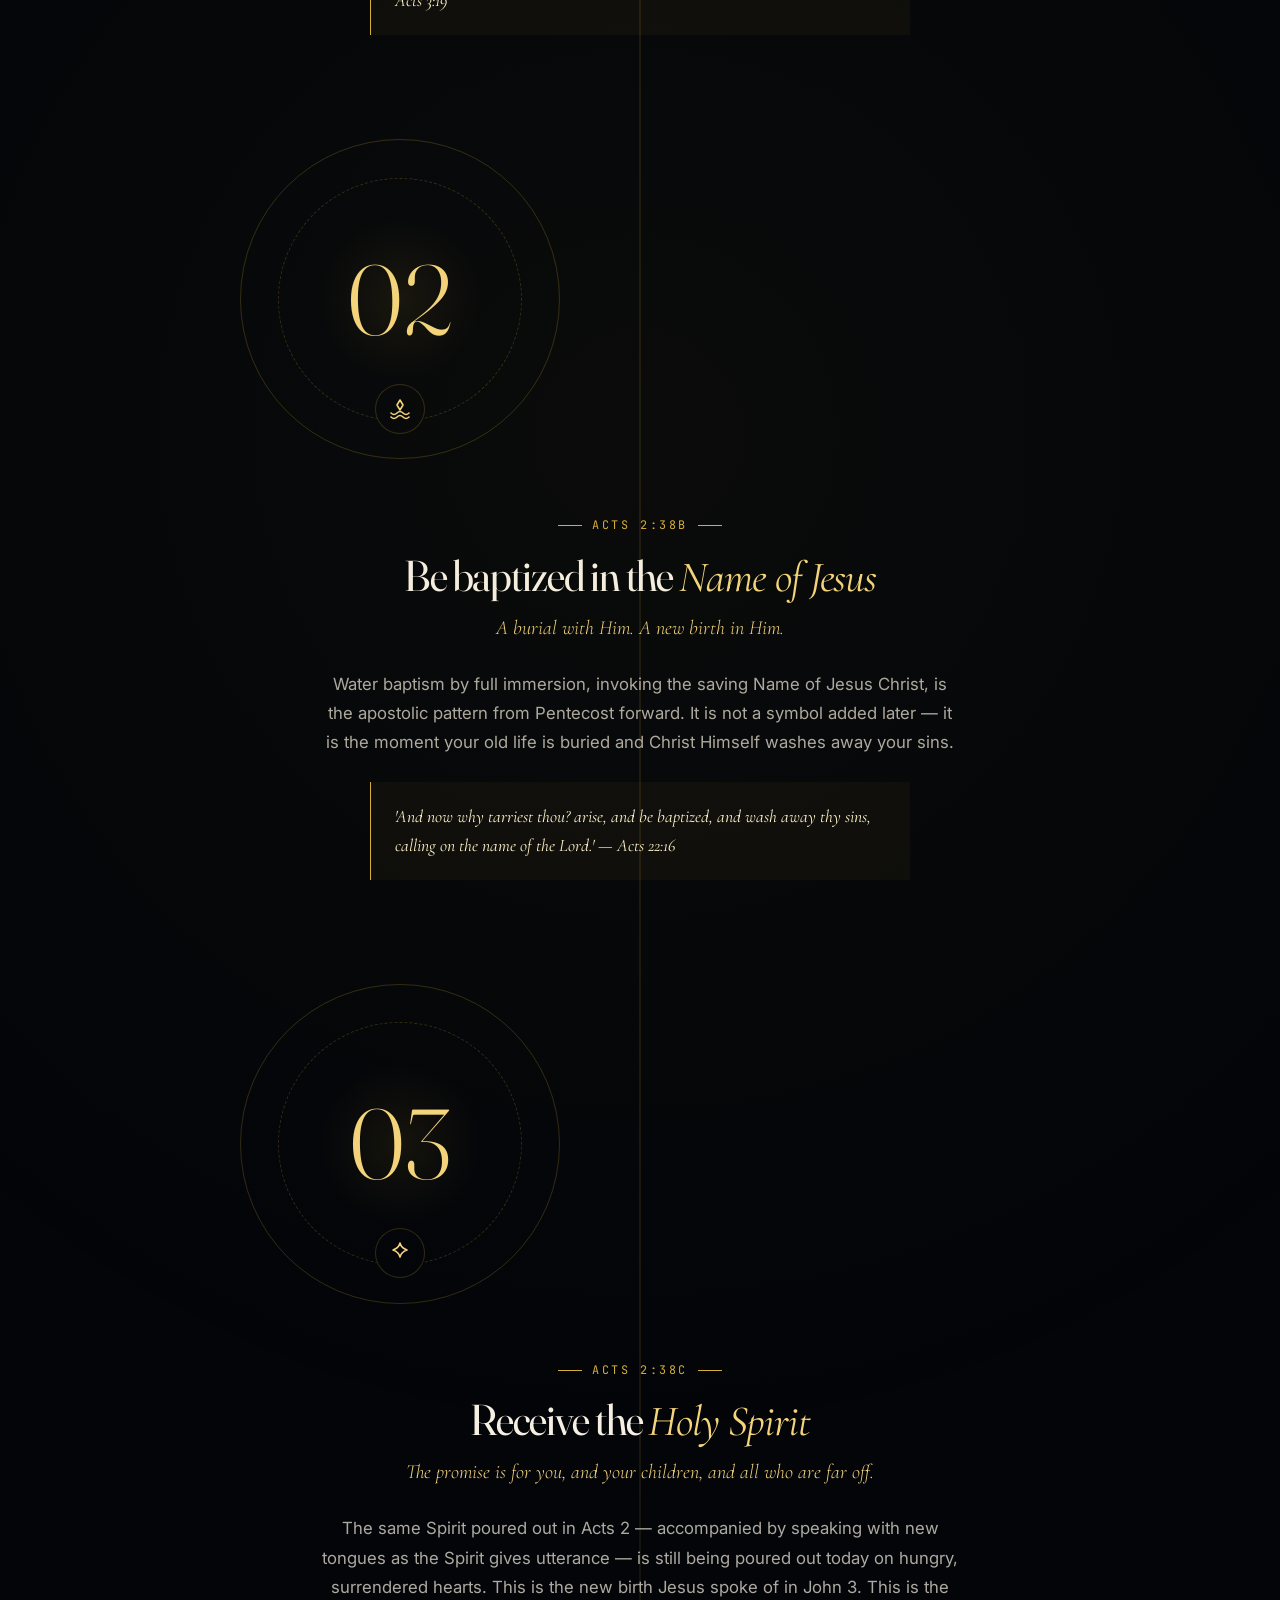
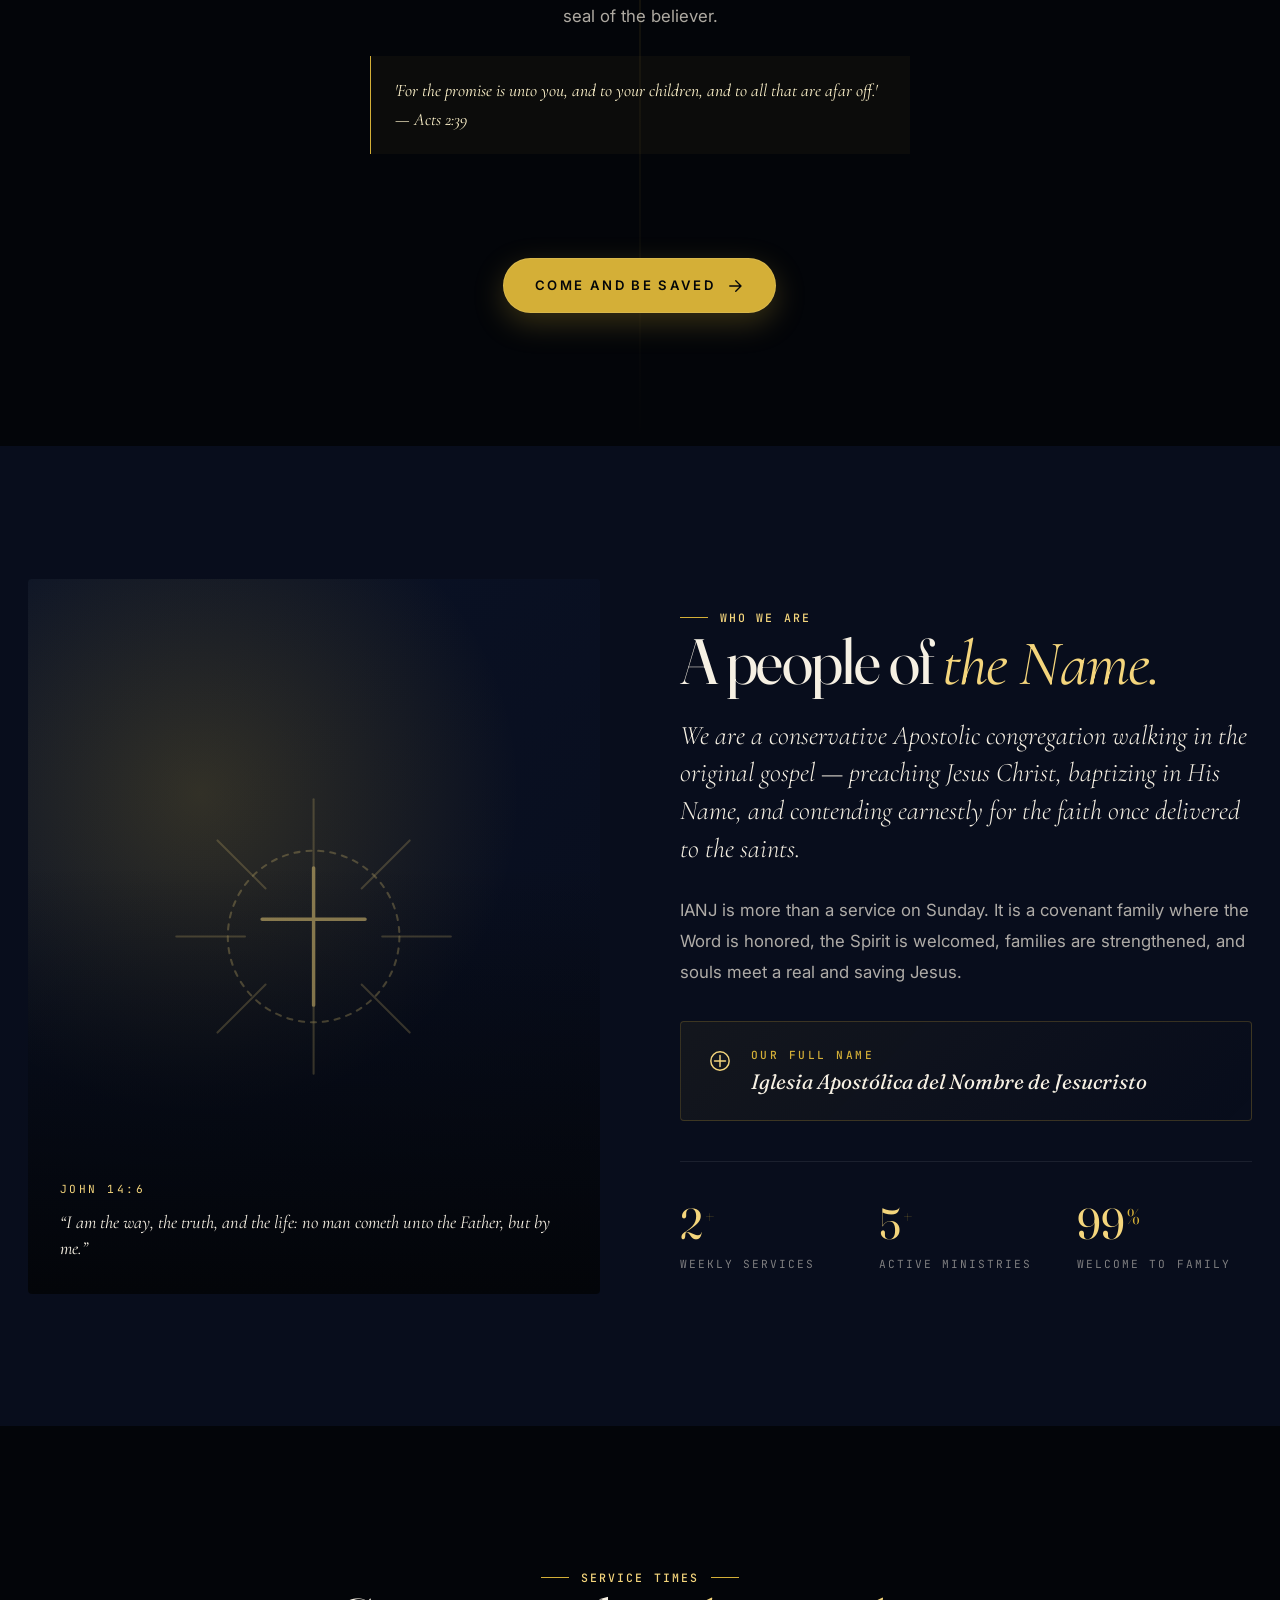
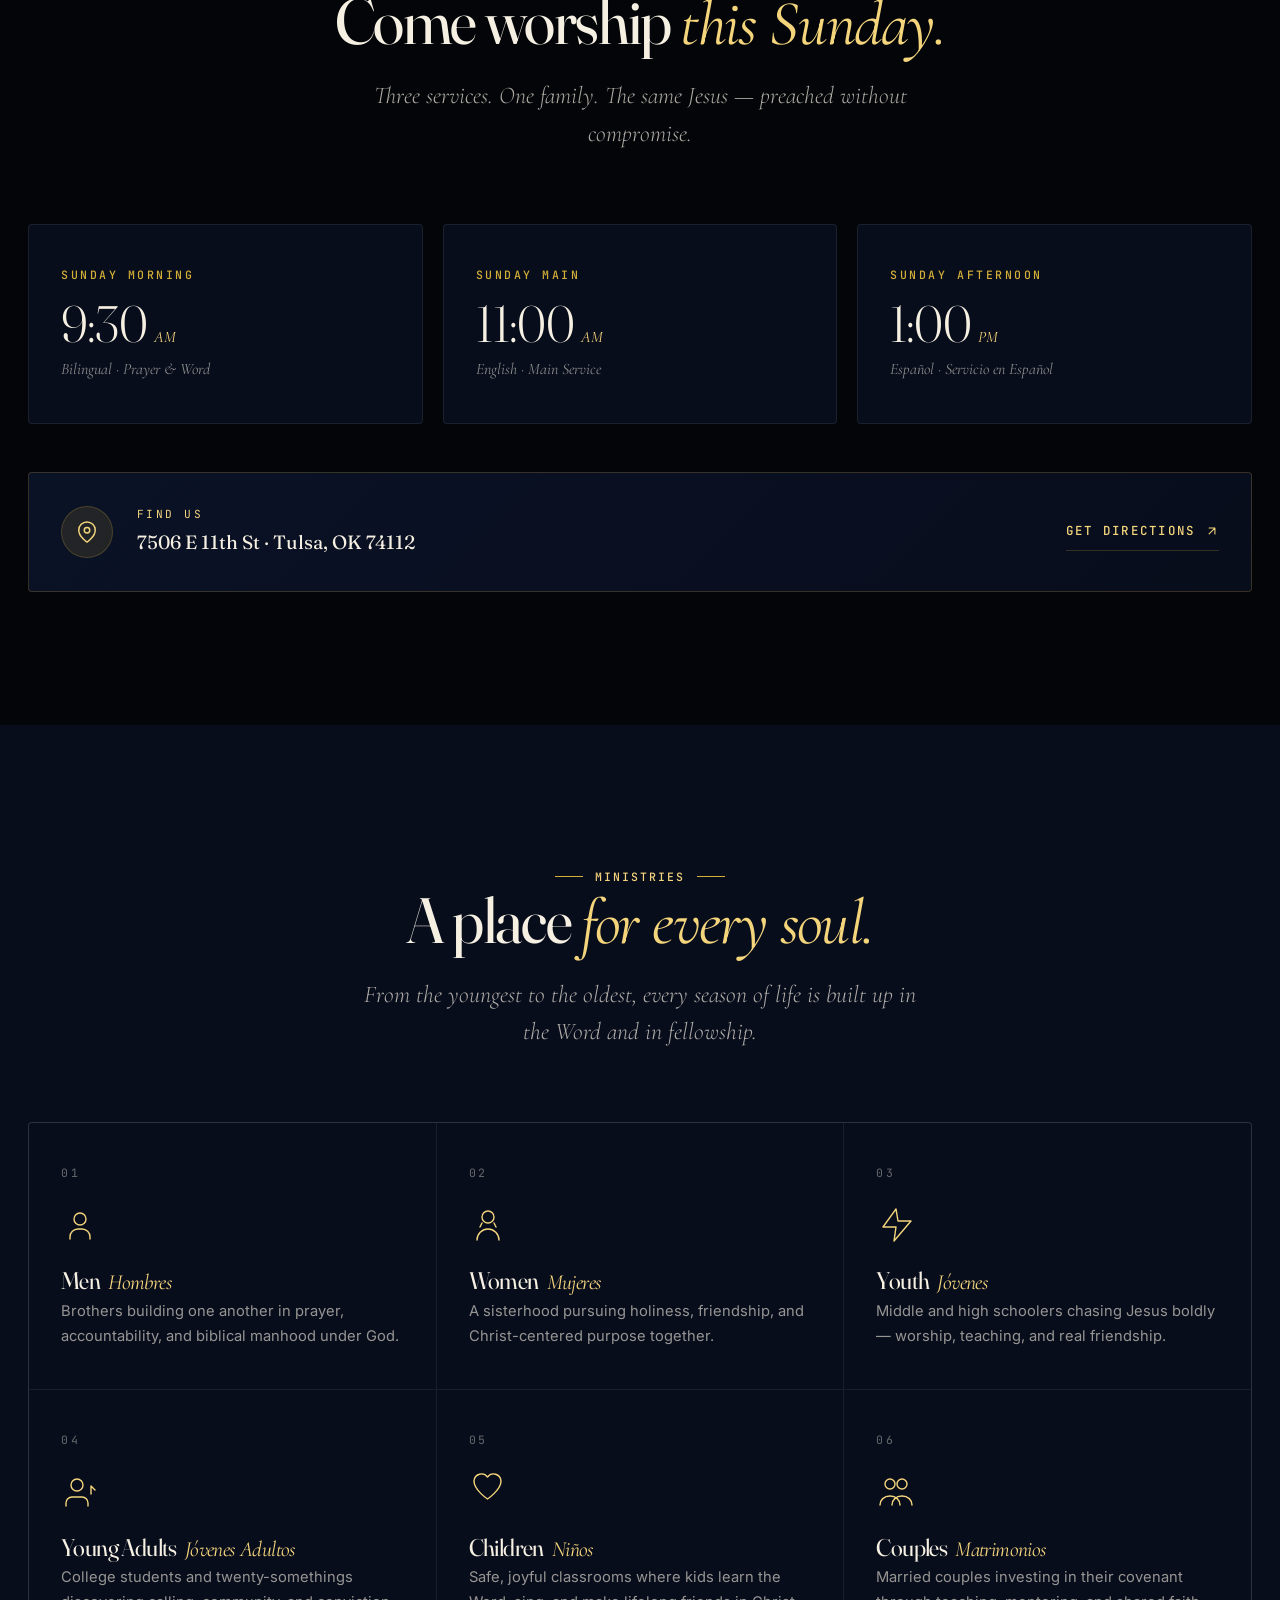
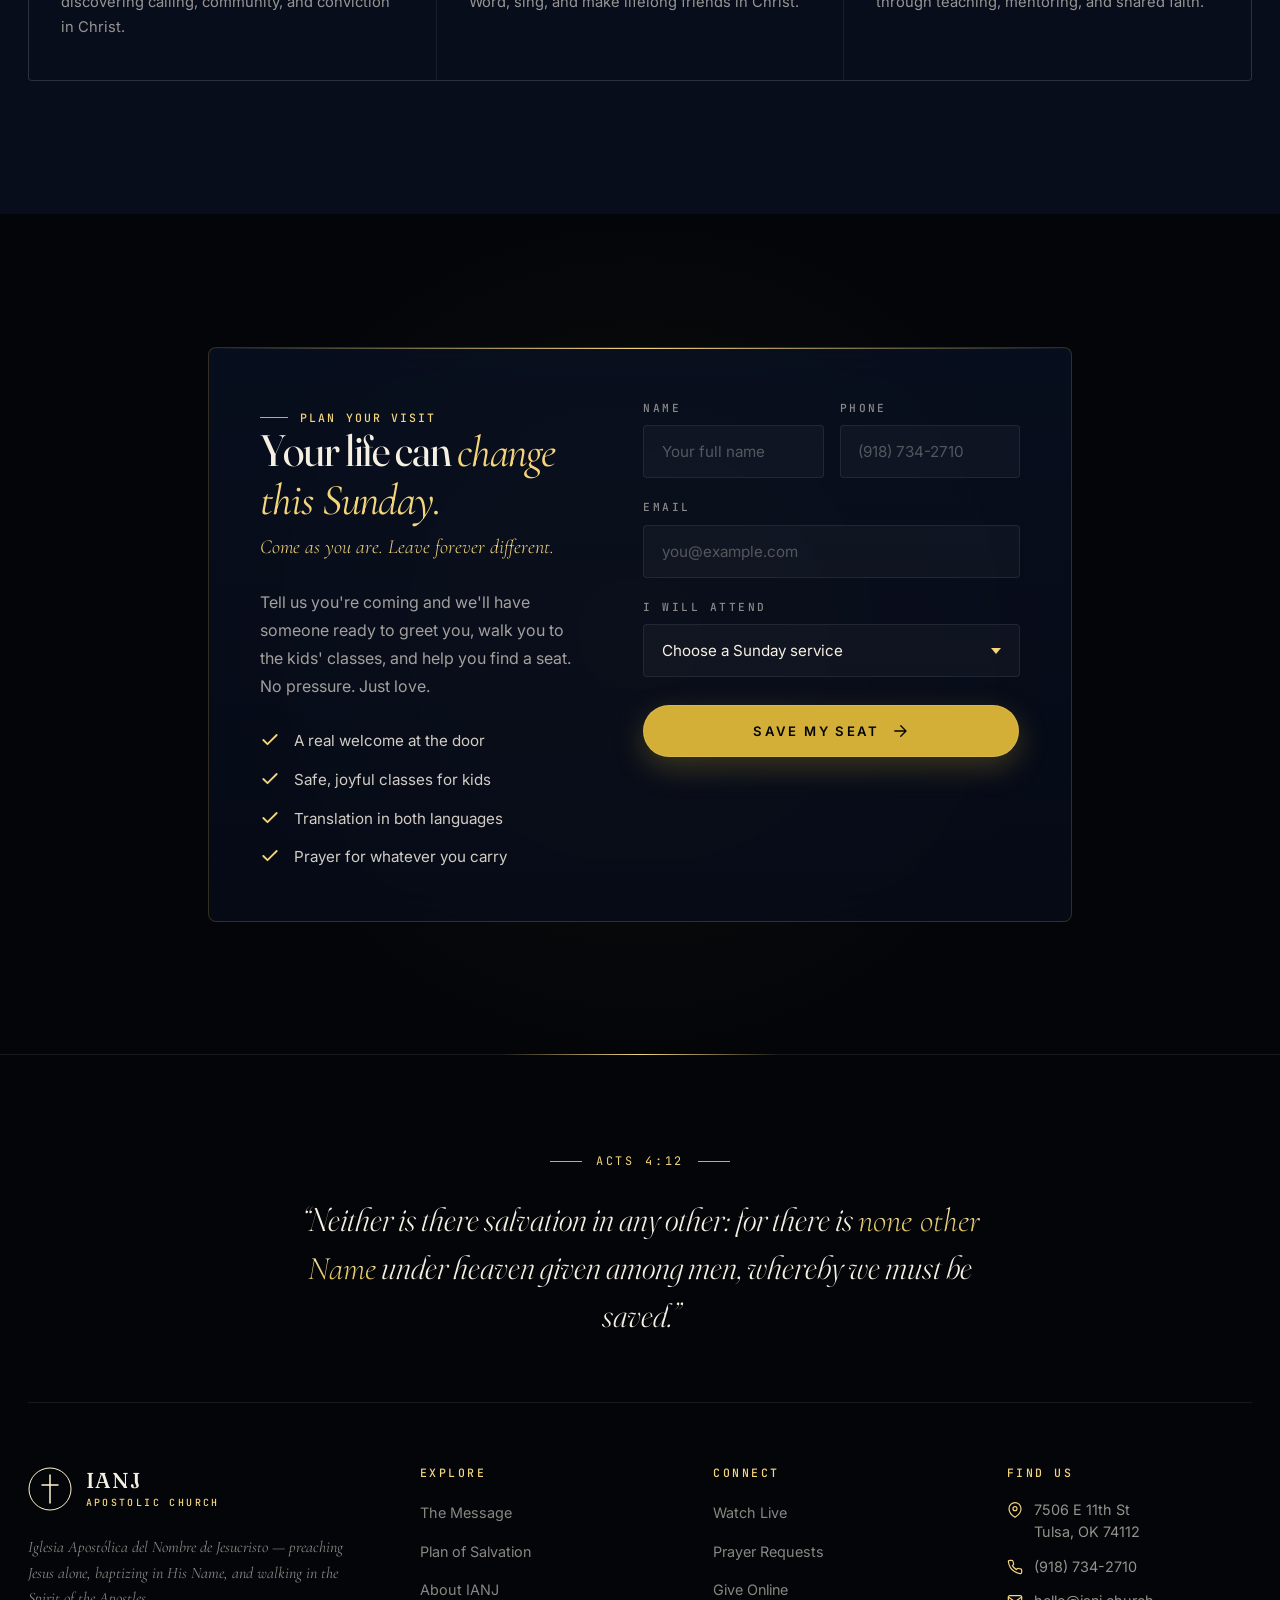
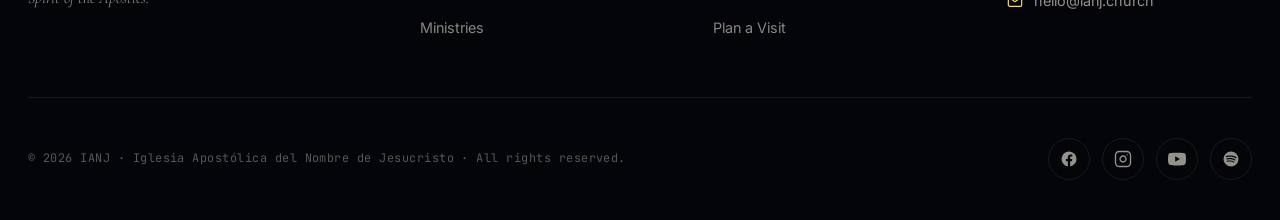
==== commit 52c5b380: "fix: replace placeholder data with real IANJ church info - Address: 7506 E 11th St, Tulsa, OK 74112 " ====
--- a/index.html
+++ b/index.html
@@ -7,8 +7,8 @@
      PRIMARY SEO META — Optimized for "iglesia apostólica houston",
      "apostolic church houston", brand "IANJ", and Acts 2:38 doctrine
      ==================================================================== -->
-<title>IANJ — Iglesia Apostólica del Nombre de Jesucristo | Houston</title>
-<meta name="description" content="Iglesia Apostólica del Nombre de Jesucristo (IANJ) — bilingual Apostolic Pentecostal church in Houston preaching salvation through Jesus Christ alone. Acts 2:38. Plan your visit this Sunday." />
+<title>IANJ — Iglesia Apostólica del Nombre de Jesucristo | Tulsa</title>
+<meta name="description" content="Iglesia Apostólica del Nombre de Jesucristo (IANJ) — bilingual Apostolic Pentecostal church in Tulsa preaching salvation through Jesus Christ alone. Acts 2:38. Plan your visit this Sunday." />
 <meta name="keywords" content="iglesia apostólica del nombre de jesucristo, IANJ, apostolic church houston, iglesia apostólica houston, oneness pentecostal, apostolic pentecostal, jesus name baptism, baptism in jesus name, acts 2:38, acts 4:12, bilingual church houston, iglesia hispana houston, spanish church houston, salvation jesus christ alone, plan of salvation, hispanic apostolic church" />
 <meta name="author" content="Iglesia Apostólica del Nombre de Jesucristo" />
 <meta name="publisher" content="IANJ Apostolic Church" />
@@ -19,10 +19,10 @@
 <meta name="rating" content="General" />
 <meta name="distribution" content="global" />
 <meta name="revisit-after" content="7 days" />
-<meta name="geo.region" content="US-TX" />
-<meta name="geo.placename" content="Houston" />
-<meta name="geo.position" content="29.7604;-95.3698" />
-<meta name="ICBM" content="29.7604, -95.3698" />
+<meta name="geo.region" content="US-OK" />
+<meta name="geo.placename" content="Tulsa" />
+<meta name="geo.position" content="36.1395;-95.8956" />
+<meta name="ICBM" content="36.1395, -95.8956" />
 
 <!-- Mobile / PWA -->
 <meta name="theme-color" content="#050810" media="(prefers-color-scheme: dark)" />
@@ -53,7 +53,7 @@
 <meta property="og:type" content="website" />
 <meta property="og:url" content="https://vistadigitalai.github.io/IANJ-Church-website/" />
 <meta property="og:title" content="IANJ — Iglesia Apostólica del Nombre de Jesucristo" />
-<meta property="og:description" content="There is salvation in no other Name. Bilingual Apostolic church in Houston preaching Jesus Christ alone. Acts 2:38. Plan your visit this Sunday." />
+<meta property="og:description" content="There is salvation in no other Name. Bilingual Apostolic church in Tulsa preaching Jesus Christ alone. Acts 2:38. Plan your visit this Sunday." />
 <meta property="og:site_name" content="IANJ Apostolic Church" />
 <meta property="og:locale" content="en_US" />
 <meta property="og:locale:alternate" content="es_US" />
@@ -70,7 +70,7 @@
 <meta name="twitter:card" content="summary_large_image" />
 <meta name="twitter:url" content="https://vistadigitalai.github.io/IANJ-Church-website/" />
 <meta name="twitter:title" content="IANJ — Iglesia Apostólica del Nombre de Jesucristo" />
-<meta name="twitter:description" content="There is salvation in no other Name. Bilingual Apostolic church in Houston preaching Jesus Christ alone. Plan your visit this Sunday." />
+<meta name="twitter:description" content="There is salvation in no other Name. Bilingual Apostolic church in Tulsa preaching Jesus Christ alone. Plan your visit this Sunday." />
 <meta name="twitter:image" content="https://vistadigitalai.github.io/IANJ-Church-website/og-image.svg" />
 <meta name="twitter:image:alt" content="IANJ — Iglesia Apostólica del Nombre de Jesucristo" />
 
@@ -1850,28 +1850,28 @@
   "@id": "https://vistadigitalai.github.io/IANJ-Church-website/#church",
   "name": "Iglesia Apostólica del Nombre de Jesucristo",
   "alternateName": ["IANJ", "IANJ Apostolic Church", "Iglesia Apostólica del Nombre de Jesucristo (IANJ)"],
-  "description": "Conservative Apostolic Pentecostal church in Houston, Texas, preaching salvation through Jesus Christ alone. Bilingual English/Spanish services. Baptism in the Name of Jesus, the gift of the Holy Spirit, and the apostolic faith of Acts 2:38.",
+  "description": "Conservative Apostolic Pentecostal church in Tulsa, Oklahoma, preaching salvation through Jesus Christ alone. Bilingual English/Spanish services. Baptism in the Name of Jesus, the gift of the Holy Spirit, and the apostolic faith of Acts 2:38.",
   "url": "https://vistadigitalai.github.io/IANJ-Church-website/",
   "logo": "https://vistadigitalai.github.io/IANJ-Church-website/favicon.svg",
   "image": "https://vistadigitalai.github.io/IANJ-Church-website/og-image.svg",
-  "telephone": "+1-555-123-4567",
+  "telephone": "+1-918-734-2710",
   "email": "hello@ianj.church",
   "priceRange": "Free",
   "currenciesAccepted": "USD",
   "address": {
     "@type": "PostalAddress",
-    "streetAddress": "1234 Faith Avenue",
-    "addressLocality": "Houston",
+    "streetAddress": "7506 E 11th St",
+    "addressLocality": "Tulsa",
     "addressRegion": "TX",
-    "postalCode": "77000",
+    "postalCode": "74112",
     "addressCountry": "US"
   },
   "geo": {
     "@type": "GeoCoordinates",
-    "latitude": 29.7604,
-    "longitude": -95.3698
+    "latitude": 36.1395,
+    "longitude": -95.8956
   },
-  "hasMap": "https://www.google.com/maps/search/?api=1&query=1234+Faith+Avenue+Houston+TX+77000",
+  "hasMap": "https://www.google.com/maps/search/?api=1&query=7506+E+11th+St+Tulsa+OK+74112",
   "openingHoursSpecification": [
     {
       "@type": "OpeningHoursSpecification",
@@ -1887,9 +1887,9 @@
     { "@type": "Language", "name": "Spanish", "alternateName": "es" }
   ],
   "areaServed": [
-    { "@type": "City", "name": "Houston" },
-    { "@type": "State", "name": "Texas" },
-    { "@type": "AdministrativeArea", "name": "Greater Houston Area" }
+    { "@type": "City", "name": "Tulsa" },
+    { "@type": "State", "name": "Oklahoma" },
+    { "@type": "AdministrativeArea", "name": "Greater Tulsa Area" }
   ],
   "potentialAction": [
     {
@@ -1907,7 +1907,7 @@
     "https://www.instagram.com/",
     "https://www.youtube.com/"
   ],
-  "keywords": "Apostolic Pentecostal, Oneness Pentecostal, Jesus Name baptism, Acts 2:38, bilingual church, Houston, Iglesia Apostólica, Hispanic church, salvation through Jesus Christ alone",
+  "keywords": "Apostolic Pentecostal, Oneness Pentecostal, Jesus Name baptism, Acts 2:38, bilingual church, Tulsa, Iglesia Apostólica, Hispanic church, salvation through Jesus Christ alone",
   "slogan": "There is salvation in no other Name."
 }
 </script>
@@ -1945,7 +1945,7 @@
   "contactPoint": [
     {
       "@type": "ContactPoint",
-      "telephone": "+1-555-123-4567",
+      "telephone": "+1-918-734-2710",
       "contactType": "customer service",
       "areaServed": "US",
       "availableLanguage": ["English", "Spanish"]
@@ -2002,7 +2002,7 @@
       "name": "Is IANJ church bilingual?",
       "acceptedAnswer": {
         "@type": "Answer",
-        "text": "Yes. IANJ — Iglesia Apostólica del Nombre de Jesucristo — is a fully bilingual congregation in Houston, Texas. Services and ministries are offered in both English and Spanish, with live translation available so the entire family can worship together."
+        "text": "Yes. IANJ — Iglesia Apostólica del Nombre de Jesucristo — is a fully bilingual congregation in Tulsa, Oklahoma. Services and ministries are offered in both English and Spanish, with live translation available so the entire family can worship together."
       }
     },
     {
@@ -2038,10 +2038,10 @@
     "name": "IANJ Apostolic Church",
     "address": {
       "@type": "PostalAddress",
-      "streetAddress": "1234 Faith Avenue",
-      "addressLocality": "Houston",
+      "streetAddress": "7506 E 11th St",
+      "addressLocality": "Tulsa",
       "addressRegion": "TX",
-      "postalCode": "77000",
+      "postalCode": "74112",
       "addressCountry": "US"
     }
   },
@@ -2079,10 +2079,10 @@
     "name": "IANJ Apostolic Church",
     "address": {
       "@type": "PostalAddress",
-      "streetAddress": "1234 Faith Avenue",
-      "addressLocality": "Houston",
+      "streetAddress": "7506 E 11th St",
+      "addressLocality": "Tulsa",
       "addressRegion": "TX",
-      "postalCode": "77000",
+      "postalCode": "74112",
       "addressCountry": "US"
     }
   },
@@ -2113,10 +2113,10 @@
     "name": "IANJ — Iglesia Apostólica del Nombre de Jesucristo",
     "address": {
       "@type": "PostalAddress",
-      "streetAddress": "1234 Faith Avenue",
-      "addressLocality": "Houston",
+      "streetAddress": "7506 E 11th St",
+      "addressLocality": "Tulsa",
       "addressRegion": "TX",
-      "postalCode": "77000",
+      "postalCode": "74112",
       "addressCountry": "US"
     }
   },
@@ -2509,7 +2509,7 @@
       </div>
       <div class="info">
         <div class="label" data-en="Find Us" data-es="Encuéntranos">Find Us</div>
-        <div class="value">1234 Faith Avenue · Houston, TX 77000</div>
+        <div class="value">7506 E 11th St · Tulsa, OK 74112</div>
       </div>
       <a href="#" class="btn-text">
         <span data-en="Get Directions" data-es="Obtener Direcciones">Get Directions</span>
@@ -2635,7 +2635,7 @@
             </div>
             <div class="field">
               <label for="phone" data-en="Phone" data-es="Teléfono">Phone</label>
-              <input id="phone" name="phone" type="tel" required data-placeholder-en="(555) 123-4567" data-placeholder-es="(555) 123-4567" placeholder="(555) 123-4567" />
+              <input id="phone" name="phone" type="tel" required data-placeholder-en="(918) 734-2710" data-placeholder-es="(918) 734-2710" placeholder="(918) 734-2710" />
             </div>
           </div>
           <div class="field">
@@ -2723,11 +2723,11 @@
         <ul>
           <li class="item">
             <svg viewBox="0 0 24 24" fill="none" stroke="currentColor" stroke-width="1.8" stroke-linecap="round" stroke-linejoin="round"><path d="M21 10c0 7-9 13-9 13s-9-6-9-13a9 9 0 0 1 18 0z"/><circle cx="12" cy="10" r="3"/></svg>
-            <span>1234 Faith Avenue<br/>Houston, TX 77000</span>
+            <span>7506 E 11th St<br/>Tulsa, OK 74112</span>
           </li>
           <li class="item">
             <svg viewBox="0 0 24 24" fill="none" stroke="currentColor" stroke-width="1.8" stroke-linecap="round" stroke-linejoin="round"><path d="M22 16.92v3a2 2 0 0 1-2.18 2 19.79 19.79 0 0 1-8.63-3.07 19.5 19.5 0 0 1-6-6 19.79 19.79 0 0 1-3.07-8.67A2 2 0 0 1 4.11 2h3a2 2 0 0 1 2 1.72c.127.96.361 1.903.7 2.81a2 2 0 0 1-.45 2.11L8.09 9.91a16 16 0 0 0 6 6l1.27-1.27a2 2 0 0 1 2.11-.45c.907.339 1.85.573 2.81.7A2 2 0 0 1 22 16.92z"/></svg>
-            <span>(555) 123-4567</span>
+            <span>(918) 734-2710</span>
           </li>
           <li class="item">
             <svg viewBox="0 0 24 24" fill="none" stroke="currentColor" stroke-width="1.8" stroke-linecap="round" stroke-linejoin="round"><path d="M4 4h16c1.1 0 2 .9 2 2v12c0 1.1-.9 2-2 2H4c-1.1 0-2-.9-2-2V6c0-1.1.9-2 2-2z"/><polyline points="22,6 12,13 2,6"/></svg>
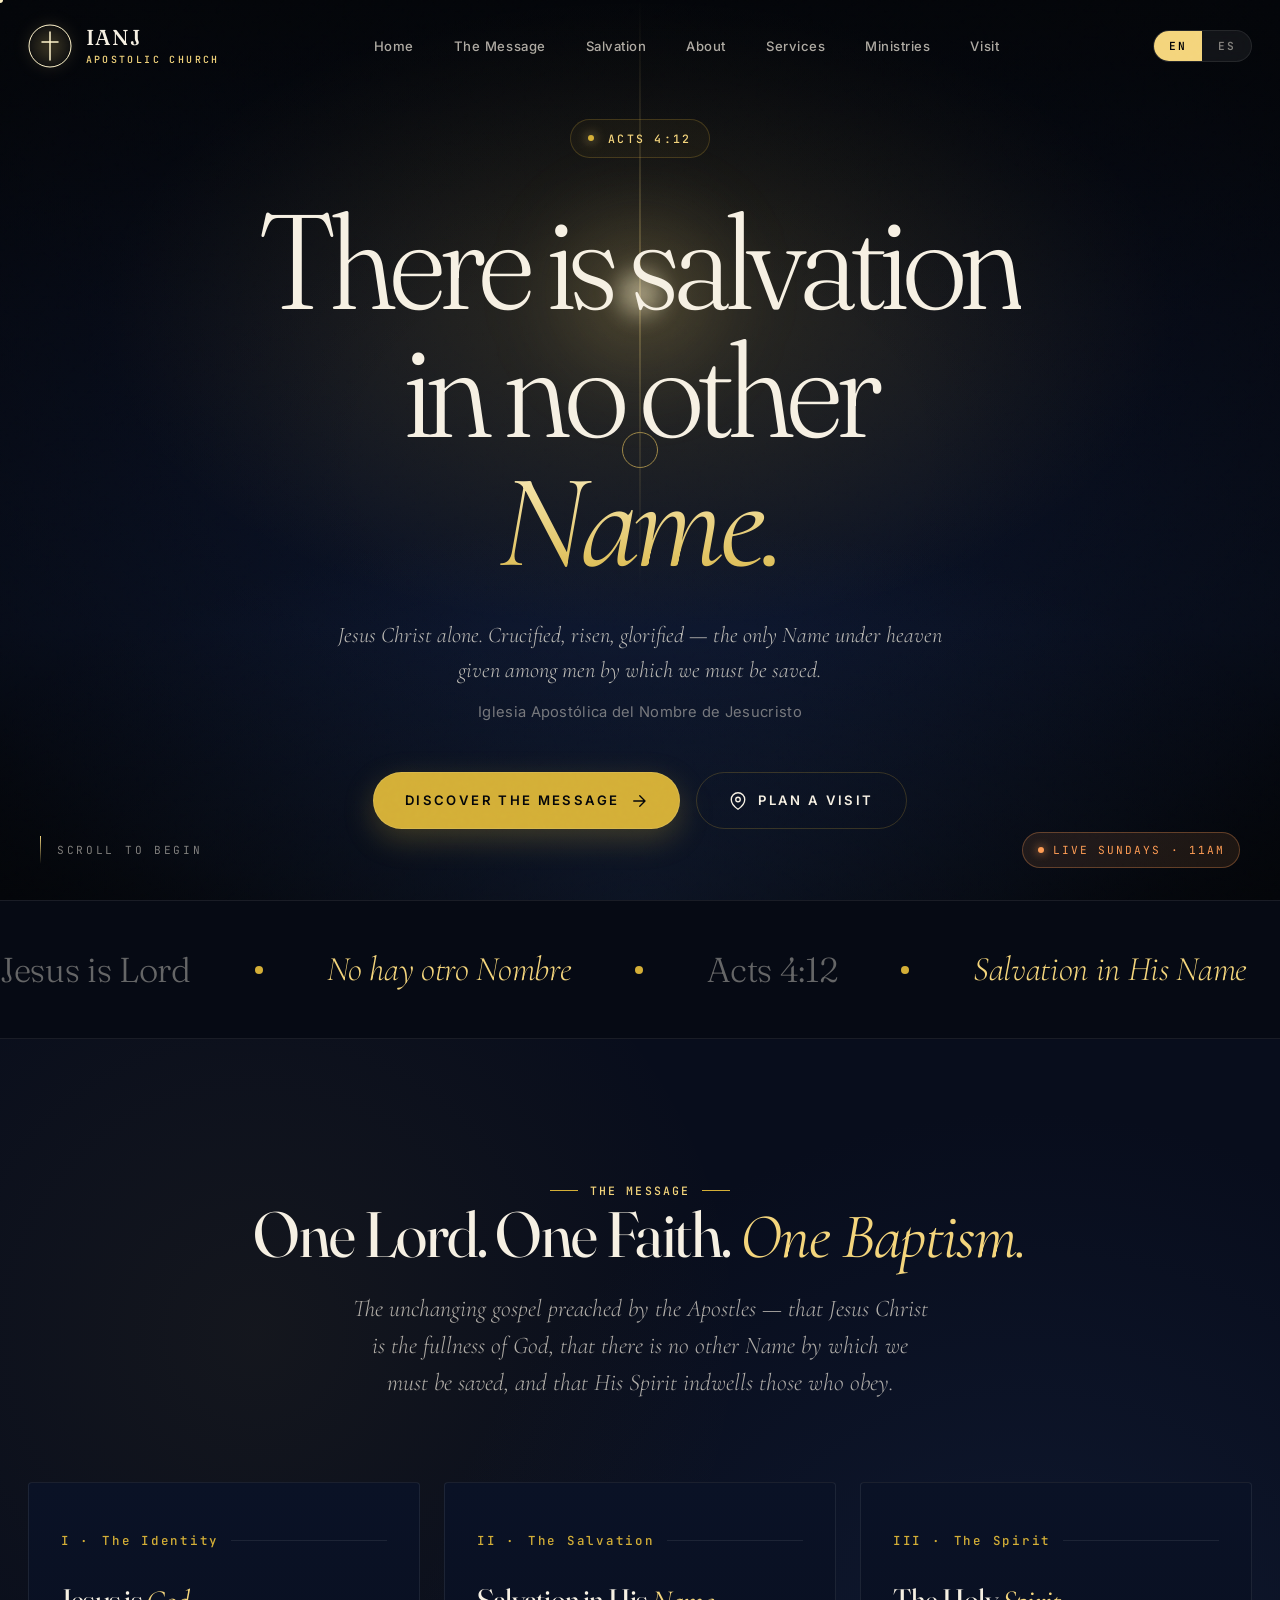
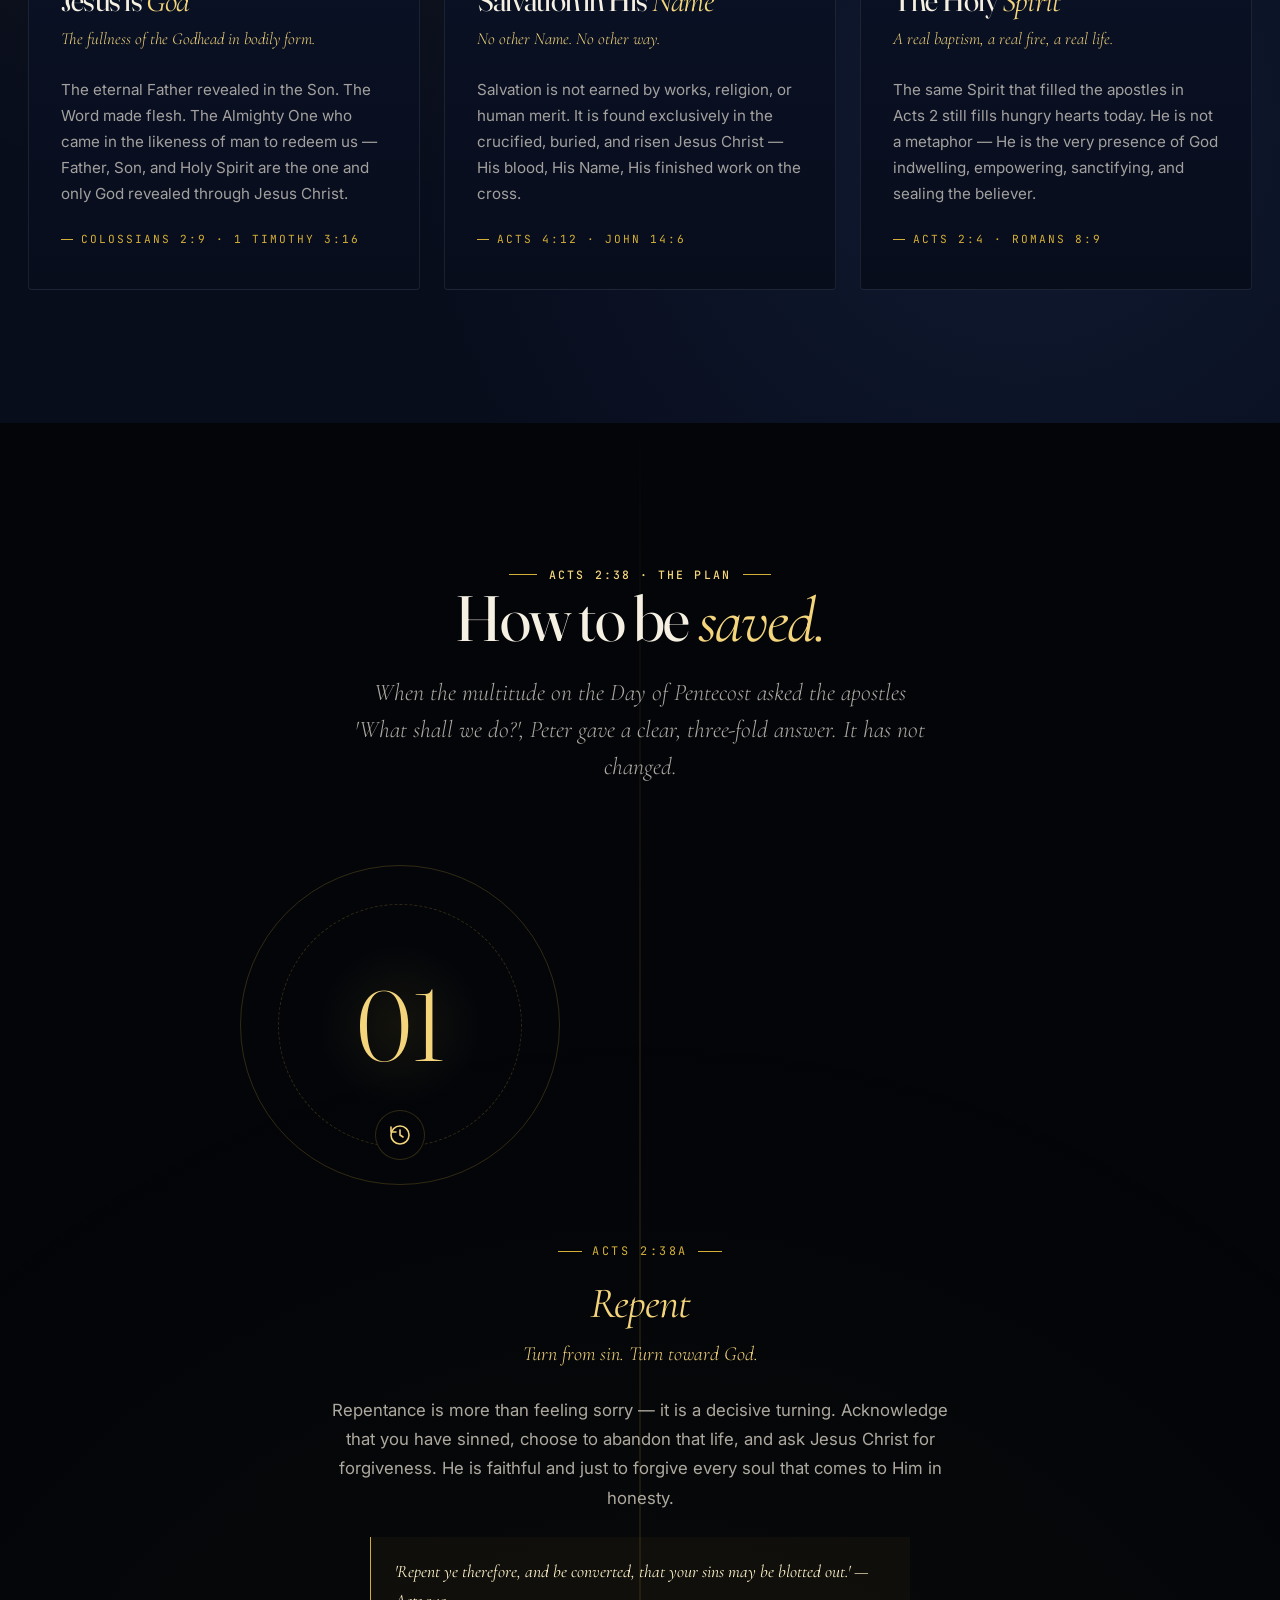
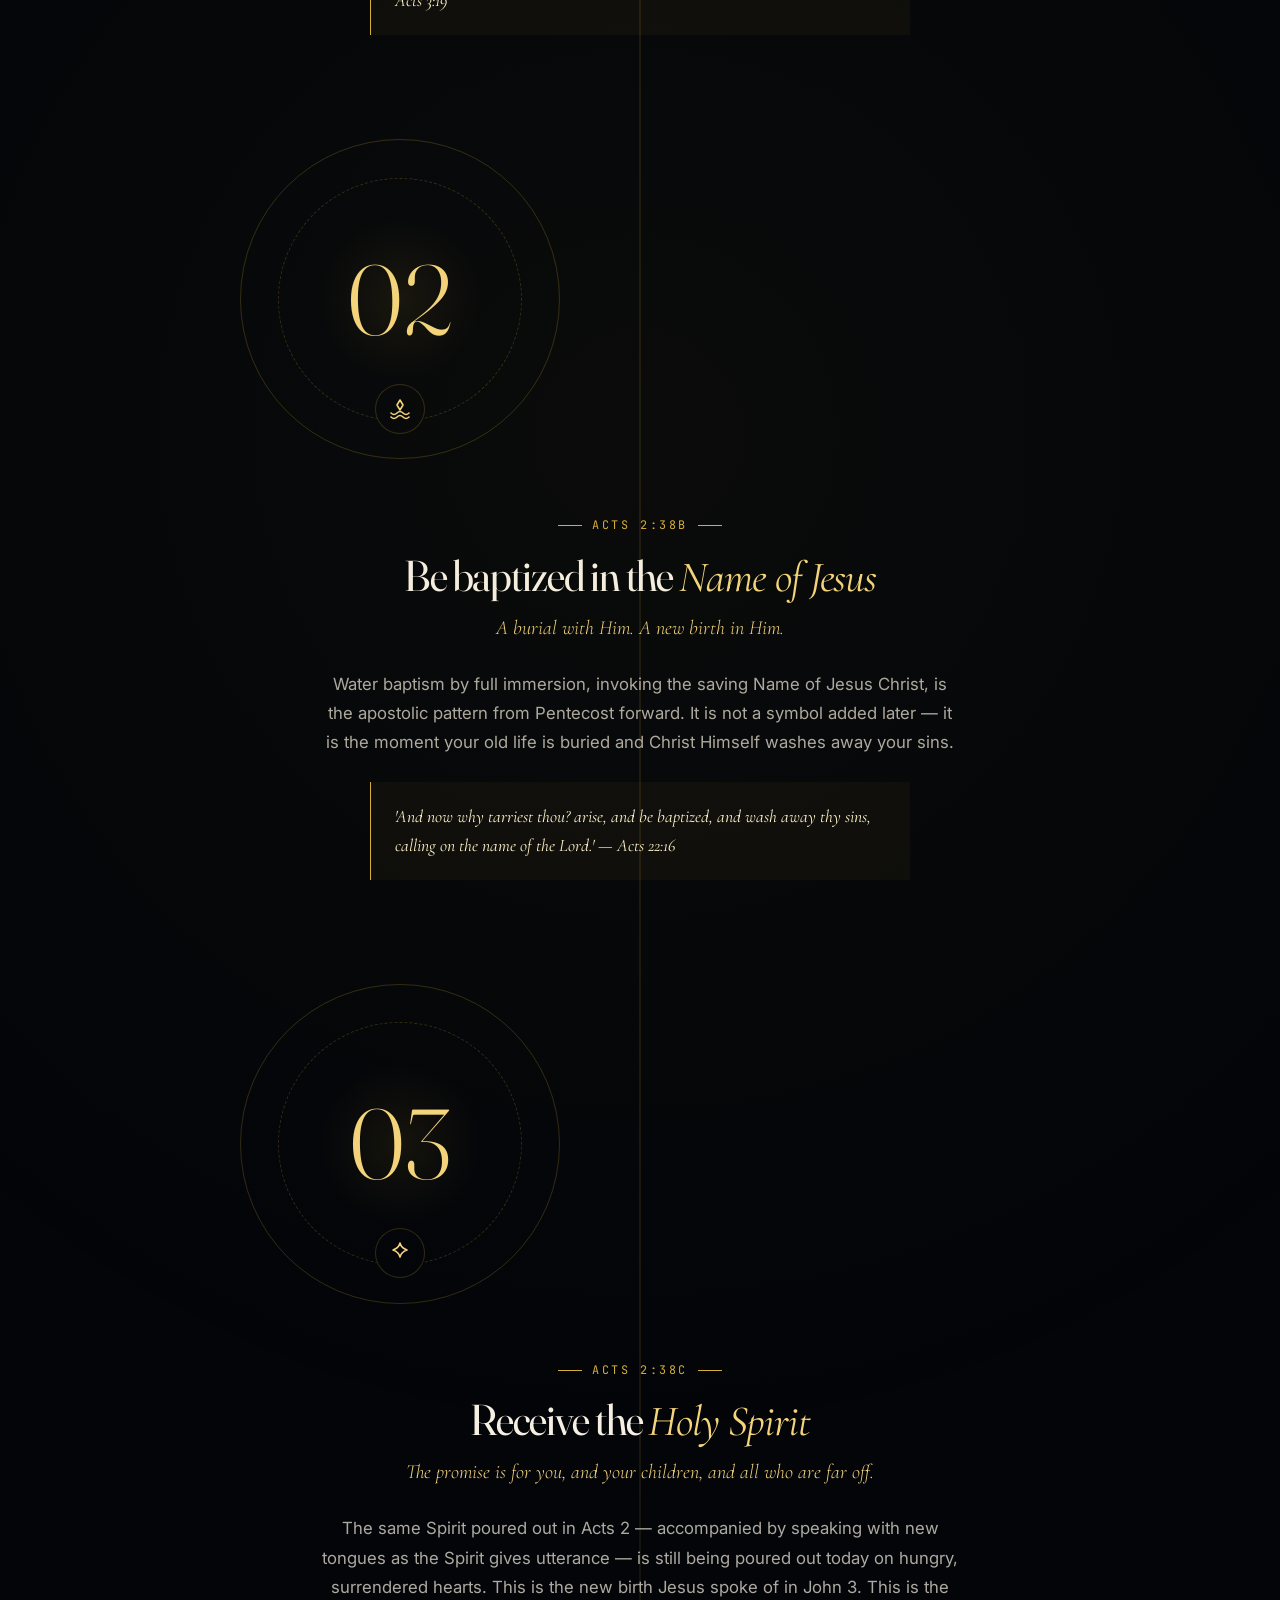
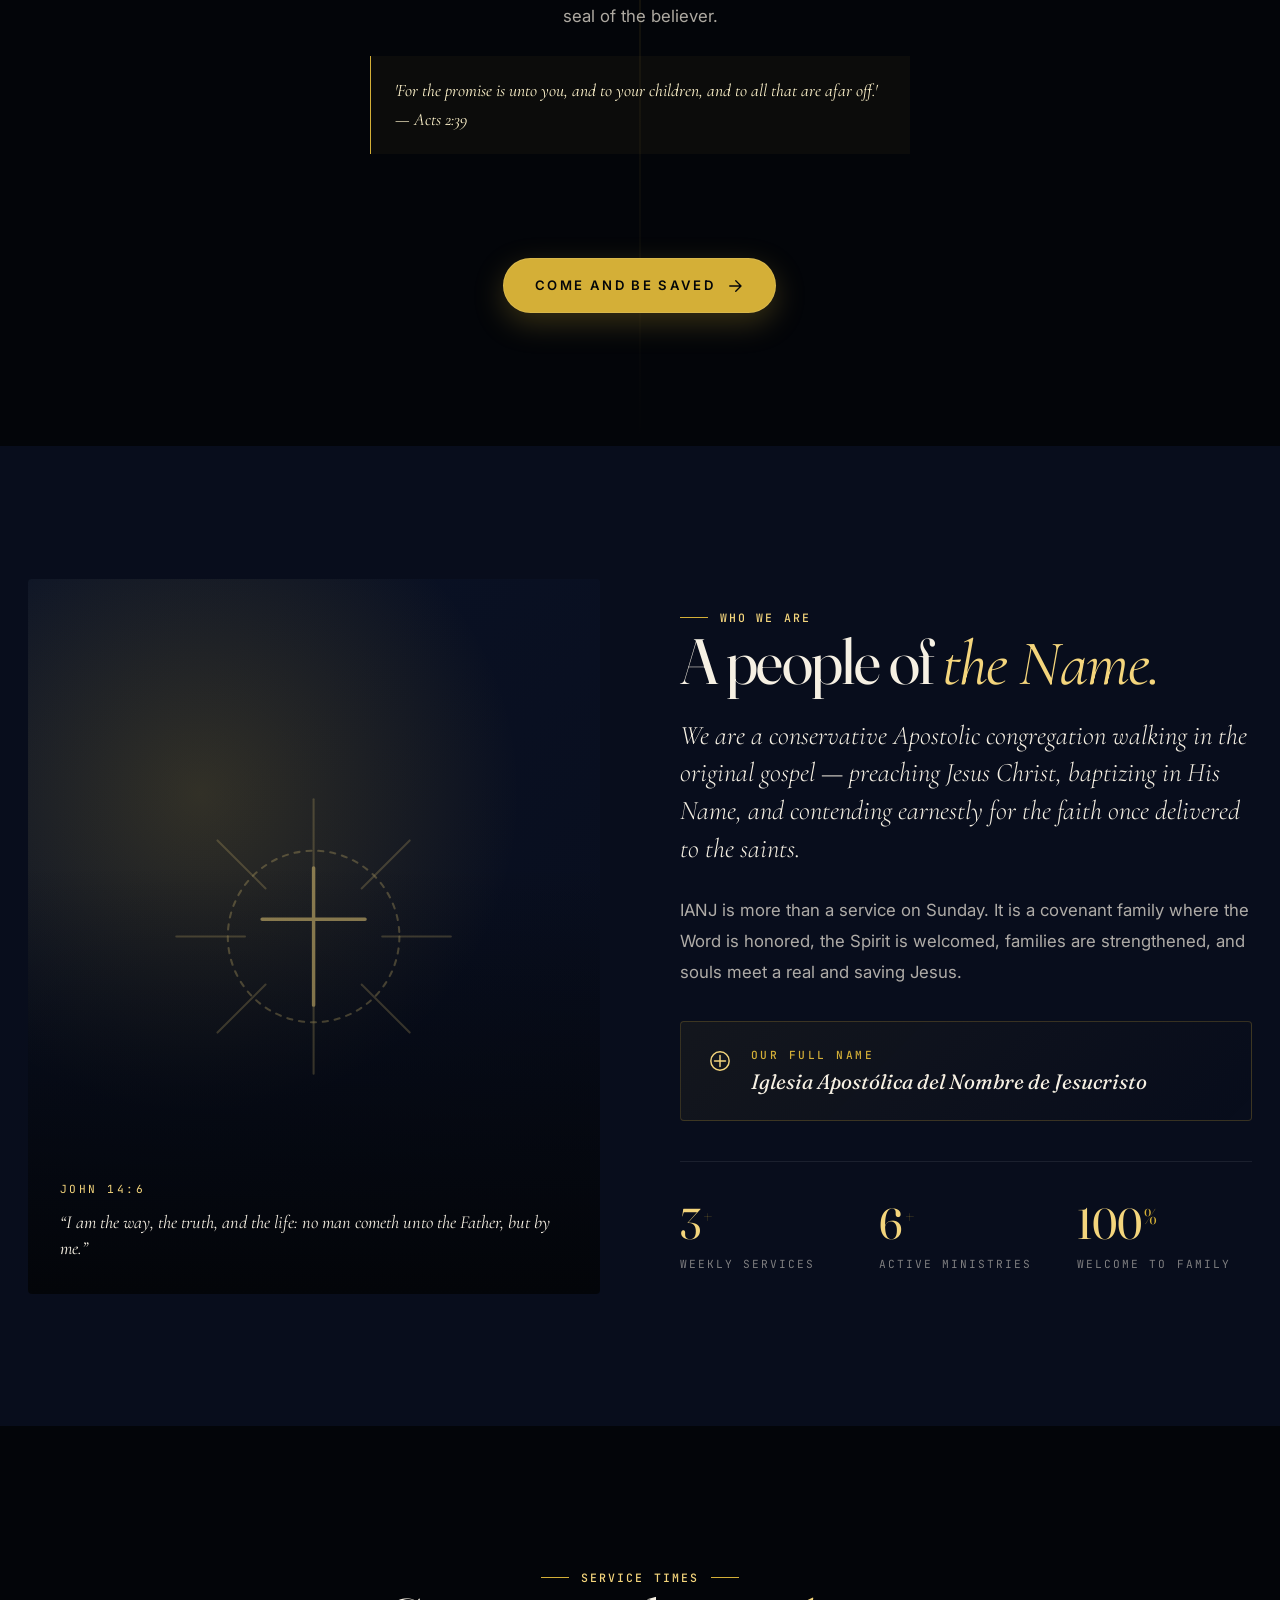
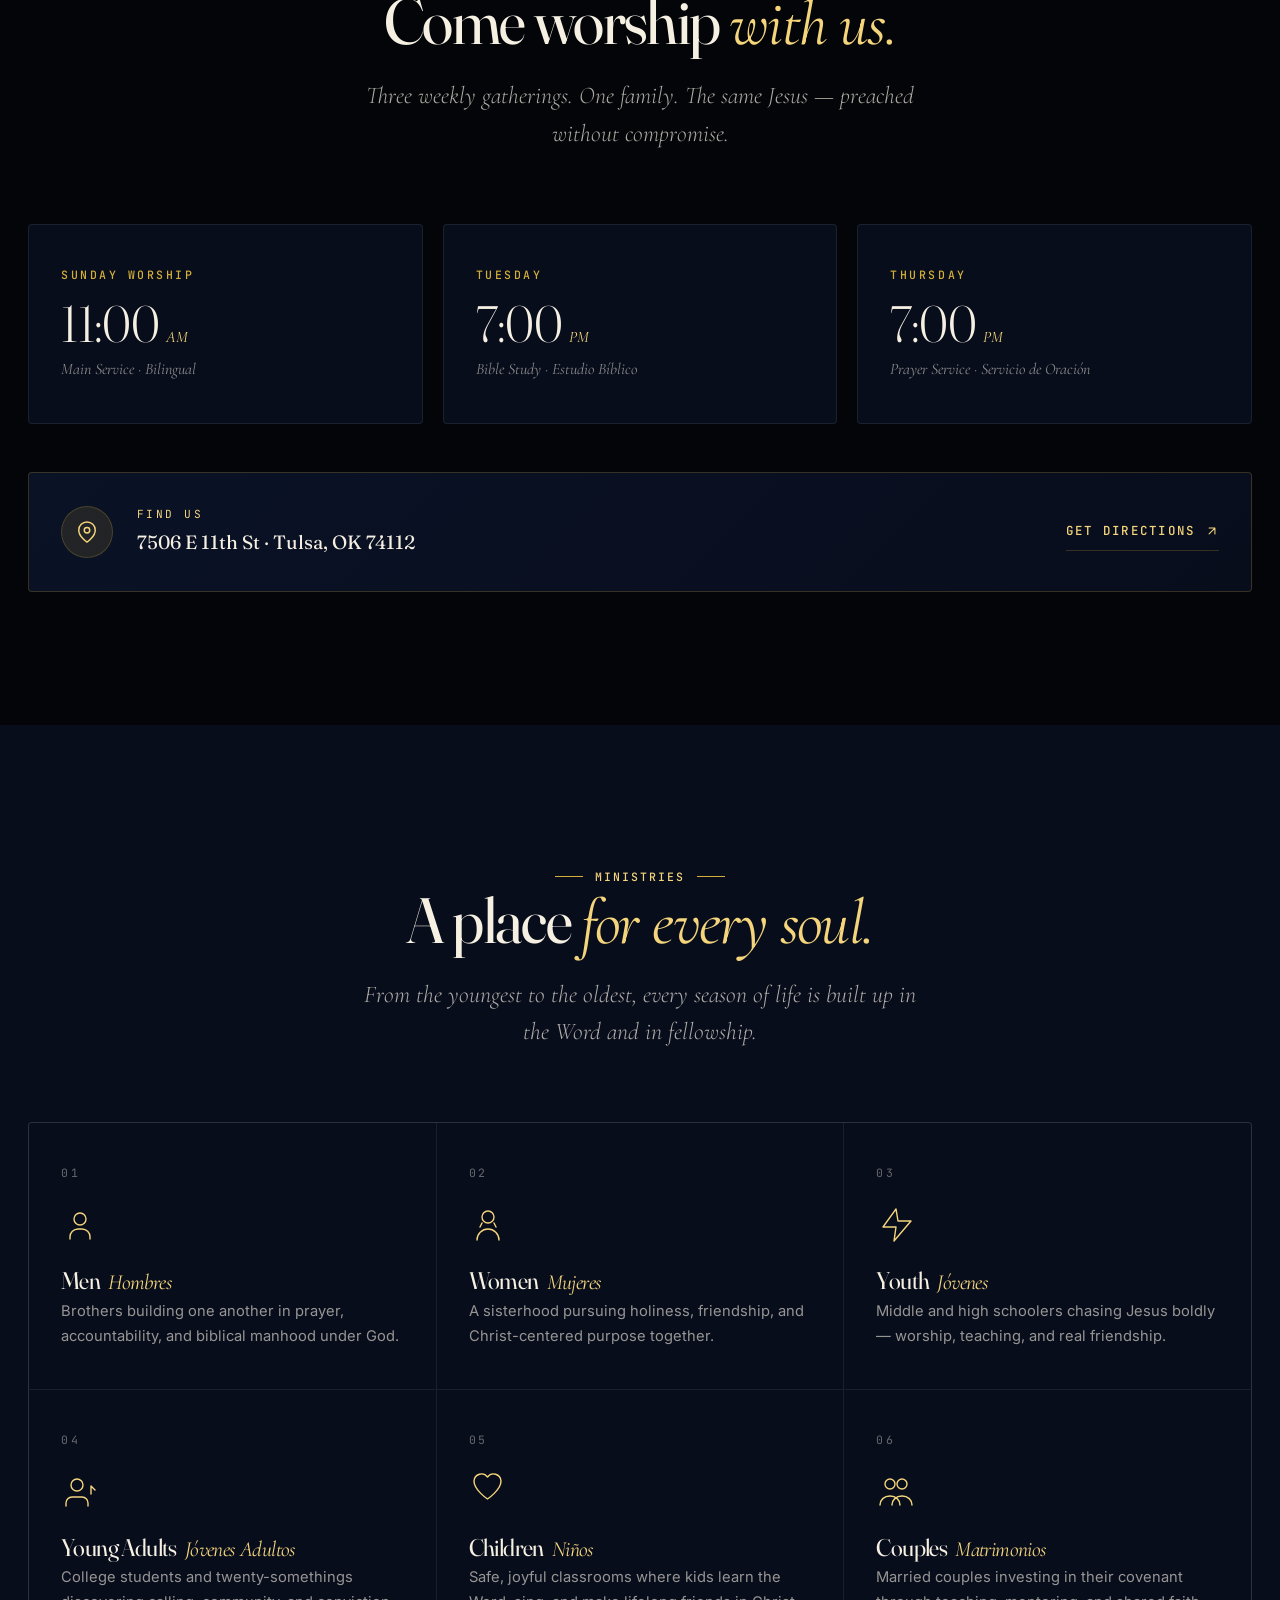
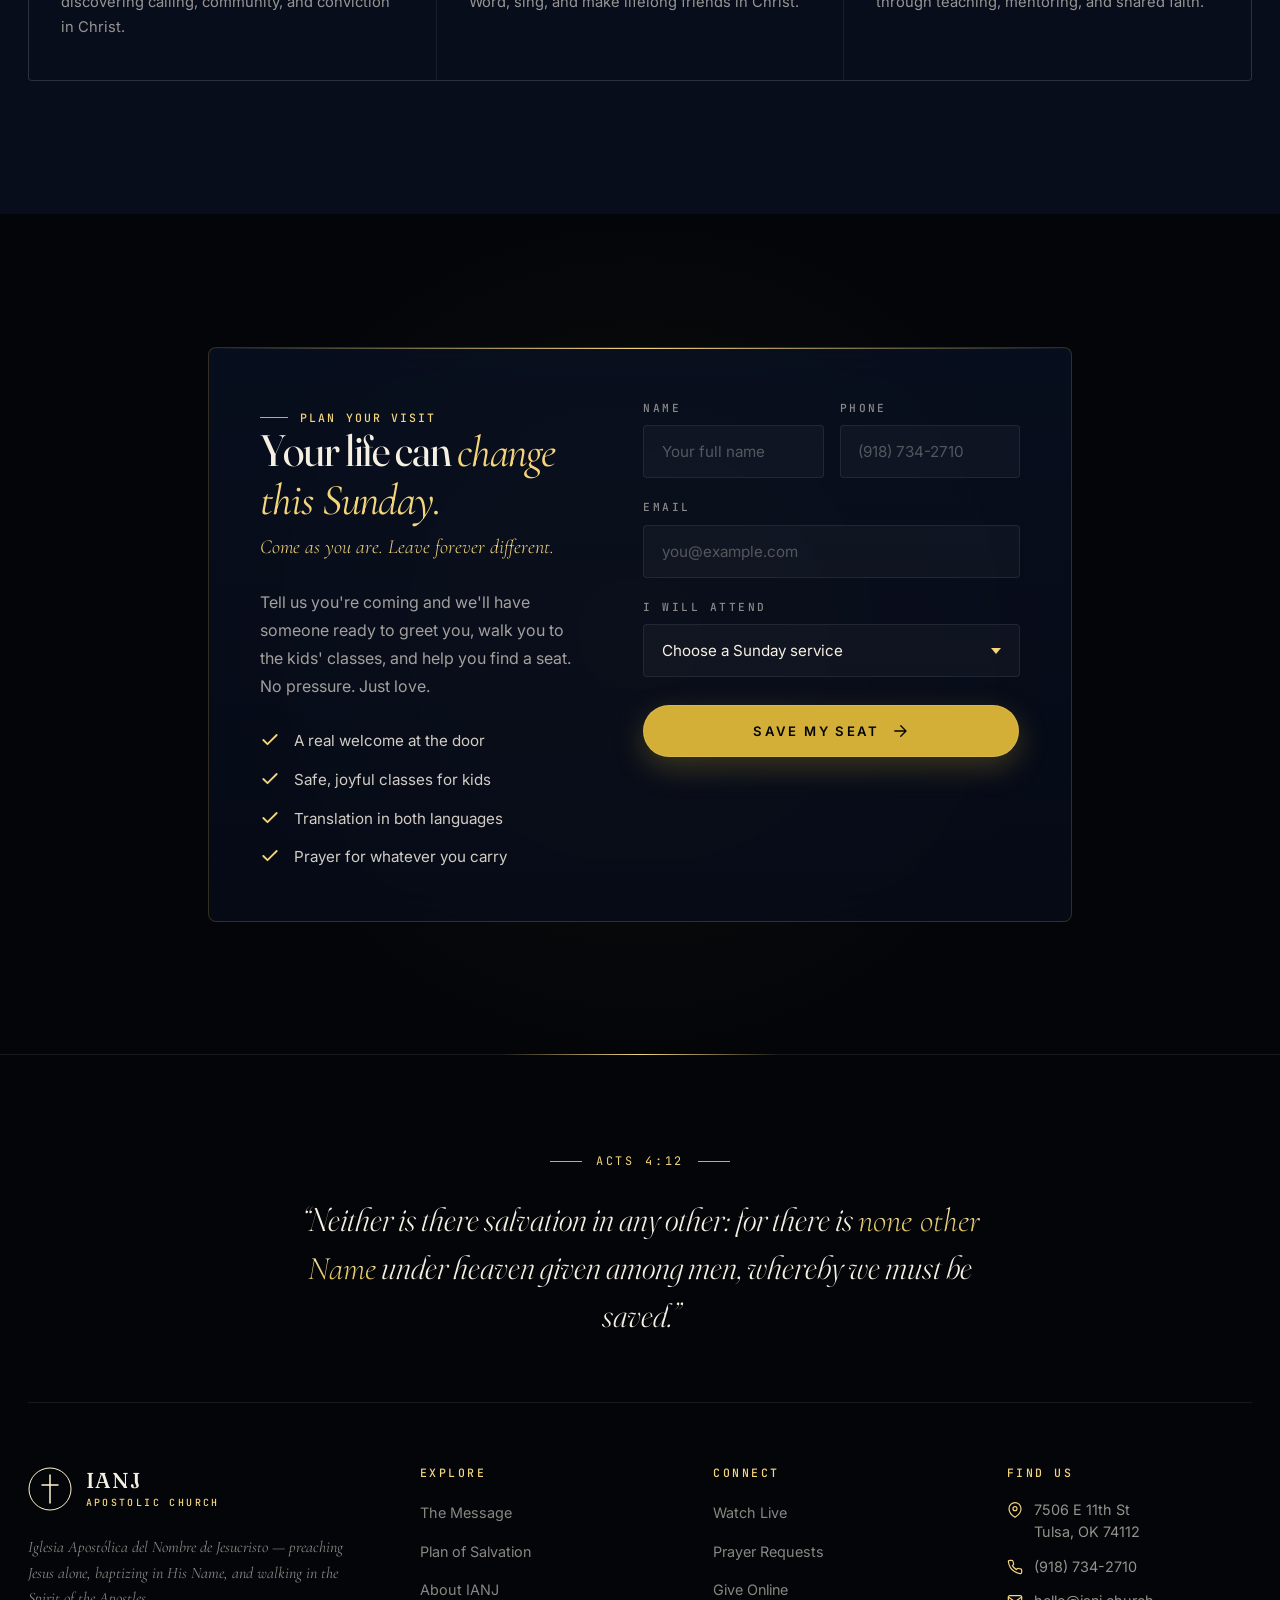
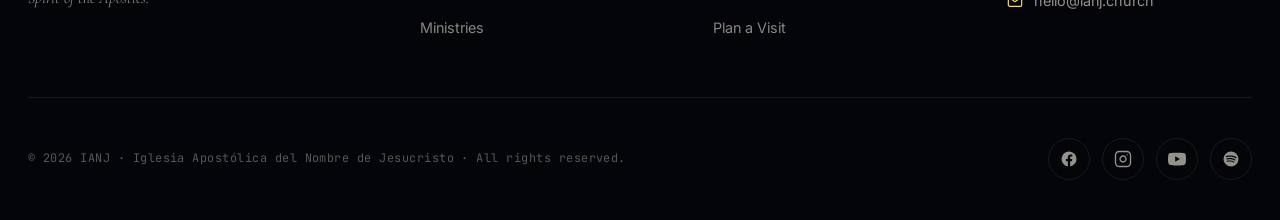
==== commit 63454b3e: "feat: update to real weekly service schedule Replaces the three-Sunday-service placeholder with the " ====
--- a/index.html
+++ b/index.html
@@ -1875,13 +1875,27 @@
   "openingHoursSpecification": [
     {
       "@type": "OpeningHoursSpecification",
+      "dayOfWeek": "Tuesday",
+      "opens": "19:00",
+      "closes": "20:30",
+      "name": "Tuesday Bible Study"
+    },
+    {
+      "@type": "OpeningHoursSpecification",
+      "dayOfWeek": "Thursday",
+      "opens": "19:00",
+      "closes": "20:30",
+      "name": "Thursday Prayer Service"
+    },
+    {
+      "@type": "OpeningHoursSpecification",
       "dayOfWeek": "Sunday",
-      "opens": "09:30",
-      "closes": "14:30",
-      "name": "Sunday Services"
+      "opens": "11:00",
+      "closes": "12:30",
+      "name": "Sunday Main Worship"
     }
   ],
-  "openingHours": ["Su 09:30-14:30"],
+  "openingHours": ["Tu 19:00-20:30", "Th 19:00-20:30", "Su 11:00-12:30"],
   "knowsLanguage": [
     { "@type": "Language", "name": "English", "alternateName": "en" },
     { "@type": "Language", "name": "Spanish", "alternateName": "es" }
@@ -1994,7 +2008,7 @@
       "name": "What are IANJ Sunday service times?",
       "acceptedAnswer": {
         "@type": "Answer",
-        "text": "IANJ holds three Sunday services: 9:30 AM (bilingual English/Spanish), 11:00 AM (English main service), and 1:00 PM (Servicio en Español). Visitors are welcomed at every service. No appointment needed — come as you are."
+        "text": "IANJ holds three weekly gatherings at 7506 E 11th St, Tulsa, OK: Sunday Main Worship at 11:00 AM (bilingual English/Spanish), Tuesday Bible Study at 7:00 PM, and Thursday Prayer Service at 7:00 PM. Visitors are welcomed at every service. No appointment needed — come as you are."
       }
     },
     {
@@ -2021,26 +2035,26 @@
 {
   "@context": "https://schema.org",
   "@type": "Event",
-  "name": "Sunday Morning Service (Bilingual)",
-  "description": "Weekly bilingual Apostolic Pentecostal worship service in English and Spanish. Prayer, the Word, and the moving of the Holy Spirit.",
+  "name": "Sunday Main Worship Service (Bilingual)",
+  "description": "Weekly bilingual Apostolic Pentecostal main worship service in English and Spanish. Prayer, the preached Word, and the moving of the Holy Spirit at IANJ in Tulsa, OK.",
   "eventSchedule": {
     "@type": "Schedule",
     "repeatFrequency": "P1W",
     "byDay": "https://schema.org/Sunday",
-    "startTime": "09:30",
-    "endTime": "11:00",
+    "startTime": "11:00",
+    "endTime": "12:30",
     "scheduleTimezone": "America/Chicago"
   },
   "eventAttendanceMode": "https://schema.org/OfflineEventAttendanceMode",
   "eventStatus": "https://schema.org/EventScheduled",
   "location": {
     "@type": "Place",
-    "name": "IANJ Apostolic Church",
+    "name": "IANJ — Iglesia Apostólica del Nombre de Jesucristo",
     "address": {
       "@type": "PostalAddress",
       "streetAddress": "7506 E 11th St",
       "addressLocality": "Tulsa",
-      "addressRegion": "TX",
+      "addressRegion": "OK",
       "postalCode": "74112",
       "addressCountry": "US"
     }
@@ -2062,48 +2076,14 @@
 {
   "@context": "https://schema.org",
   "@type": "Event",
-  "name": "Sunday Main Service (English)",
-  "description": "Main Sunday worship service in English at IANJ Apostolic Church.",
+  "name": "Tuesday Bible Study · Estudio Bíblico",
+  "description": "Weekly midweek Bible study at IANJ — bilingual exposition of the Scriptures, group discussion, and prayer. Estudio Bíblico semanal de mitad de semana.",
   "eventSchedule": {
     "@type": "Schedule",
     "repeatFrequency": "P1W",
-    "byDay": "https://schema.org/Sunday",
-    "startTime": "11:00",
-    "endTime": "12:30",
-    "scheduleTimezone": "America/Chicago"
-  },
-  "eventAttendanceMode": "https://schema.org/OfflineEventAttendanceMode",
-  "eventStatus": "https://schema.org/EventScheduled",
-  "location": {
-    "@type": "Place",
-    "name": "IANJ Apostolic Church",
-    "address": {
-      "@type": "PostalAddress",
-      "streetAddress": "7506 E 11th St",
-      "addressLocality": "Tulsa",
-      "addressRegion": "TX",
-      "postalCode": "74112",
-      "addressCountry": "US"
-    }
-  },
-  "organizer": { "@id": "https://vistadigitalai.github.io/IANJ-Church-website/#church" },
-  "isAccessibleForFree": true,
-  "inLanguage": "en-US"
-}
-</script>
-
-<script type="application/ld+json">
-{
-  "@context": "https://schema.org",
-  "@type": "Event",
-  "name": "Servicio Dominical en Español",
-  "description": "Servicio dominical en español de la Iglesia Apostólica del Nombre de Jesucristo. Predicación de Jesucristo, oración y la presencia del Espíritu Santo.",
-  "eventSchedule": {
-    "@type": "Schedule",
-    "repeatFrequency": "P1W",
-    "byDay": "https://schema.org/Sunday",
-    "startTime": "13:00",
-    "endTime": "14:30",
+    "byDay": "https://schema.org/Tuesday",
+    "startTime": "19:00",
+    "endTime": "20:30",
     "scheduleTimezone": "America/Chicago"
   },
   "eventAttendanceMode": "https://schema.org/OfflineEventAttendanceMode",
@@ -2115,14 +2095,48 @@
       "@type": "PostalAddress",
       "streetAddress": "7506 E 11th St",
       "addressLocality": "Tulsa",
-      "addressRegion": "TX",
+      "addressRegion": "OK",
       "postalCode": "74112",
       "addressCountry": "US"
     }
   },
   "organizer": { "@id": "https://vistadigitalai.github.io/IANJ-Church-website/#church" },
   "isAccessibleForFree": true,
-  "inLanguage": "es-US"
+  "inLanguage": ["en-US", "es-US"]
+}
+</script>
+
+<script type="application/ld+json">
+{
+  "@context": "https://schema.org",
+  "@type": "Event",
+  "name": "Thursday Prayer Service · Servicio de Oración",
+  "description": "Weekly Thursday prayer service at IANJ Apostolic Church — corporate intercession, worship, and seeking the moving of the Holy Spirit. Servicio de Oración semanal.",
+  "eventSchedule": {
+    "@type": "Schedule",
+    "repeatFrequency": "P1W",
+    "byDay": "https://schema.org/Thursday",
+    "startTime": "19:00",
+    "endTime": "20:30",
+    "scheduleTimezone": "America/Chicago"
+  },
+  "eventAttendanceMode": "https://schema.org/OfflineEventAttendanceMode",
+  "eventStatus": "https://schema.org/EventScheduled",
+  "location": {
+    "@type": "Place",
+    "name": "IANJ — Iglesia Apostólica del Nombre de Jesucristo",
+    "address": {
+      "@type": "PostalAddress",
+      "streetAddress": "7506 E 11th St",
+      "addressLocality": "Tulsa",
+      "addressRegion": "OK",
+      "postalCode": "74112",
+      "addressCountry": "US"
+    }
+  },
+  "organizer": { "@id": "https://vistadigitalai.github.io/IANJ-Church-website/#church" },
+  "isAccessibleForFree": true,
+  "inLanguage": ["en-US", "es-US"]
 }
 </script>
 
@@ -2480,26 +2494,26 @@
       <span class="eyebrow" data-en="Service Times" data-es="Horario de Servicios">Service Times</span>
       <h2 class="section-title">
         <span data-en="Come worship" data-es="Ven a adorar">Come worship</span>
-        <em data-en="this Sunday." data-es="este Domingo.">this Sunday.</em>
+        <em data-en="with us." data-es="con nosotros.">with us.</em>
       </h2>
-      <p class="section-lead" data-en="Three services. One family. The same Jesus — preached without compromise." data-es="Tres servicios. Una familia. El mismo Jesús — predicado sin componendas.">Three services. One family. The same Jesus — preached without compromise.</p>
+      <p class="section-lead" data-en="Three weekly gatherings. One family. The same Jesus — preached without compromise." data-es="Tres reuniones semanales. Una familia. El mismo Jesús — predicado sin componendas.">Three weekly gatherings. One family. The same Jesus — preached without compromise.</p>
     </div>
 
     <div class="services-grid reveal-stagger">
       <div class="service-card">
-        <div class="day" data-en="Sunday Morning" data-es="Domingo Mañana">Sunday Morning</div>
-        <div class="time">9:30<span class="period">AM</span></div>
-        <div class="meta" data-en="Bilingual · Prayer & Word" data-es="Bilingüe · Oración y Palabra">Bilingual · Prayer & Word</div>
+        <div class="day" data-en="Sunday Worship" data-es="Servicio Dominical">Sunday Worship</div>
+        <div class="time">11:00<span class="period">AM</span></div>
+        <div class="meta" data-en="Main Service · Bilingual" data-es="Servicio Principal · Bilingüe">Main Service · Bilingual</div>
       </div>
       <div class="service-card">
-        <div class="day" data-en="Sunday Main" data-es="Domingo Principal">Sunday Main</div>
-        <div class="time">11:00<span class="period">AM</span></div>
-        <div class="meta" data-en="English · Main Service" data-es="Inglés · Servicio Principal">English · Main Service</div>
+        <div class="day" data-en="Tuesday" data-es="Martes">Tuesday</div>
+        <div class="time">7:00<span class="period">PM</span></div>
+        <div class="meta" data-en="Bible Study · Estudio Bíblico" data-es="Estudio Bíblico · Bible Study">Bible Study · Estudio Bíblico</div>
       </div>
       <div class="service-card">
-        <div class="day" data-en="Sunday Afternoon" data-es="Domingo Tarde">Sunday Afternoon</div>
-        <div class="time">1:00<span class="period">PM</span></div>
-        <div class="meta" data-en="Español · Servicio en Español" data-es="Español · Servicio en Español">Español · Servicio en Español</div>
+        <div class="day" data-en="Thursday" data-es="Jueves">Thursday</div>
+        <div class="time">7:00<span class="period">PM</span></div>
+        <div class="meta" data-en="Prayer Service · Servicio de Oración" data-es="Servicio de Oración · Prayer Service">Prayer Service · Servicio de Oración</div>
       </div>
     </div>
 
@@ -2646,9 +2660,9 @@
             <label for="sunday" data-en="I will attend" data-es="Asistiré">I will attend</label>
             <select id="sunday" name="sunday" required>
               <option value="" disabled selected data-en="Choose a Sunday service" data-es="Elige un servicio dominical">Choose a Sunday service</option>
-              <option value="9:30" data-en="Sunday · 9:30 AM (Bilingual)" data-es="Domingo · 9:30 AM (Bilingüe)">Sunday · 9:30 AM (Bilingual)</option>
-              <option value="11:00" data-en="Sunday · 11:00 AM (English)" data-es="Domingo · 11:00 AM (Inglés)">Sunday · 11:00 AM (English)</option>
-              <option value="13:00" data-en="Sunday · 1:00 PM (Español)" data-es="Domingo · 1:00 PM (Español)">Sunday · 1:00 PM (Español)</option>
+              <option value="sun-11am" data-en="Sunday · 11:00 AM (Main Worship)" data-es="Domingo · 11:00 AM (Servicio Principal)">Sunday · 11:00 AM (Main Worship)</option>
+              <option value="tue-7pm" data-en="Tuesday · 7:00 PM (Bible Study)" data-es="Martes · 7:00 PM (Estudio Bíblico)">Tuesday · 7:00 PM (Bible Study)</option>
+              <option value="thu-7pm" data-en="Thursday · 7:00 PM (Prayer Service)" data-es="Jueves · 7:00 PM (Servicio de Oración)">Thursday · 7:00 PM (Prayer Service)</option>
             </select>
           </div>
           <button type="submit" class="btn btn-primary form-submit" data-magnetic>
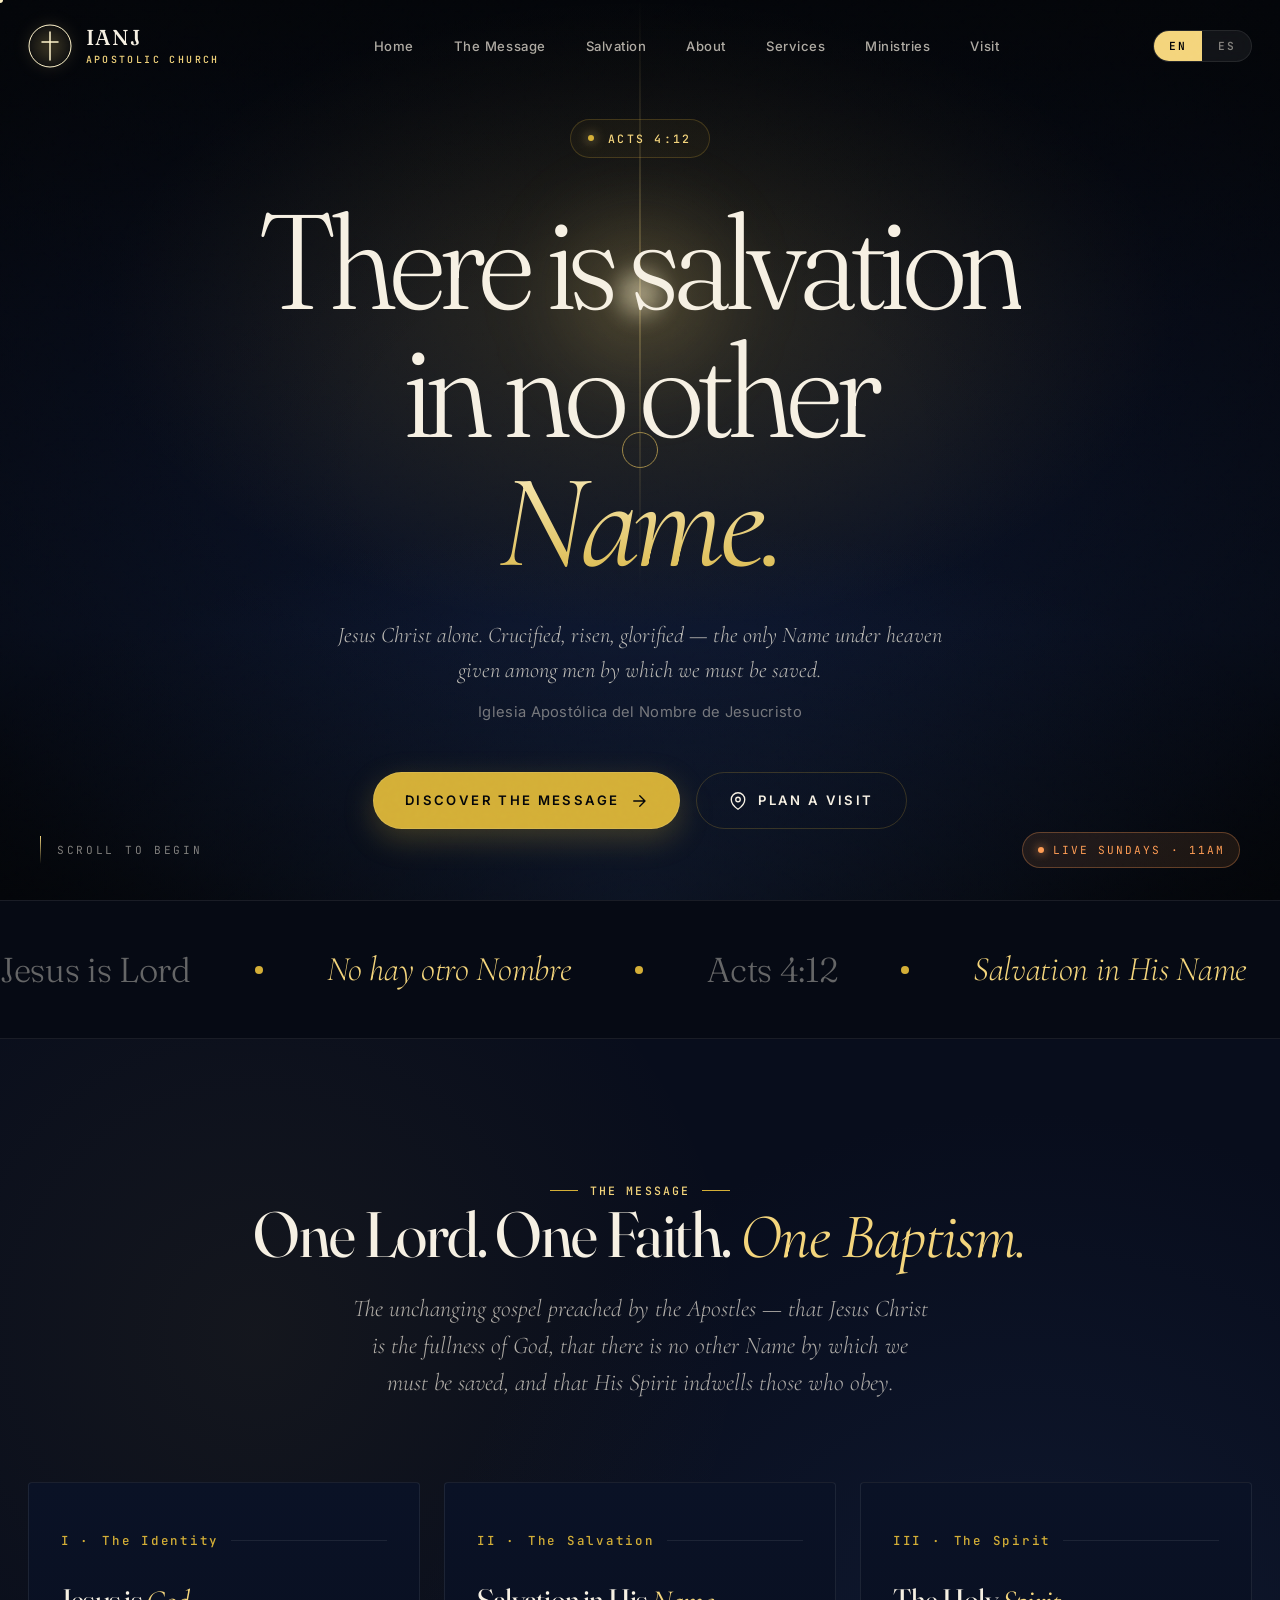
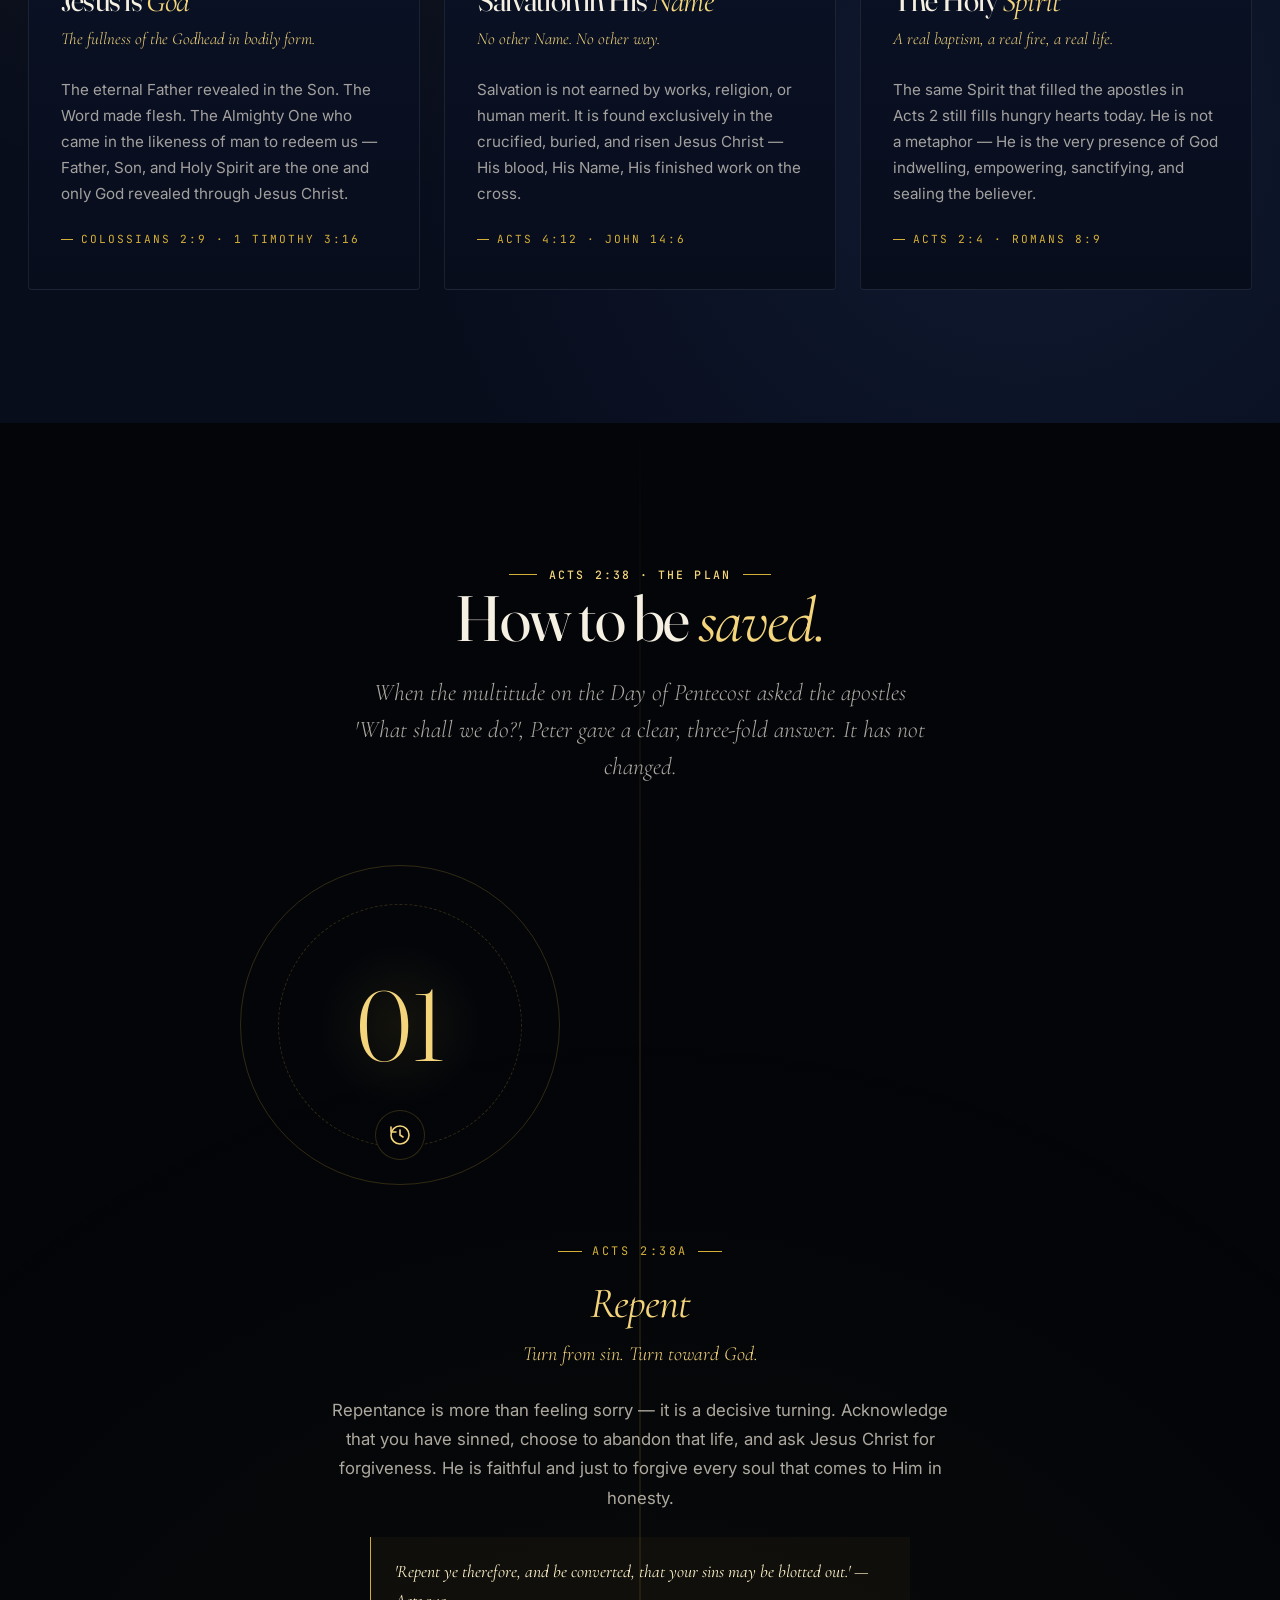
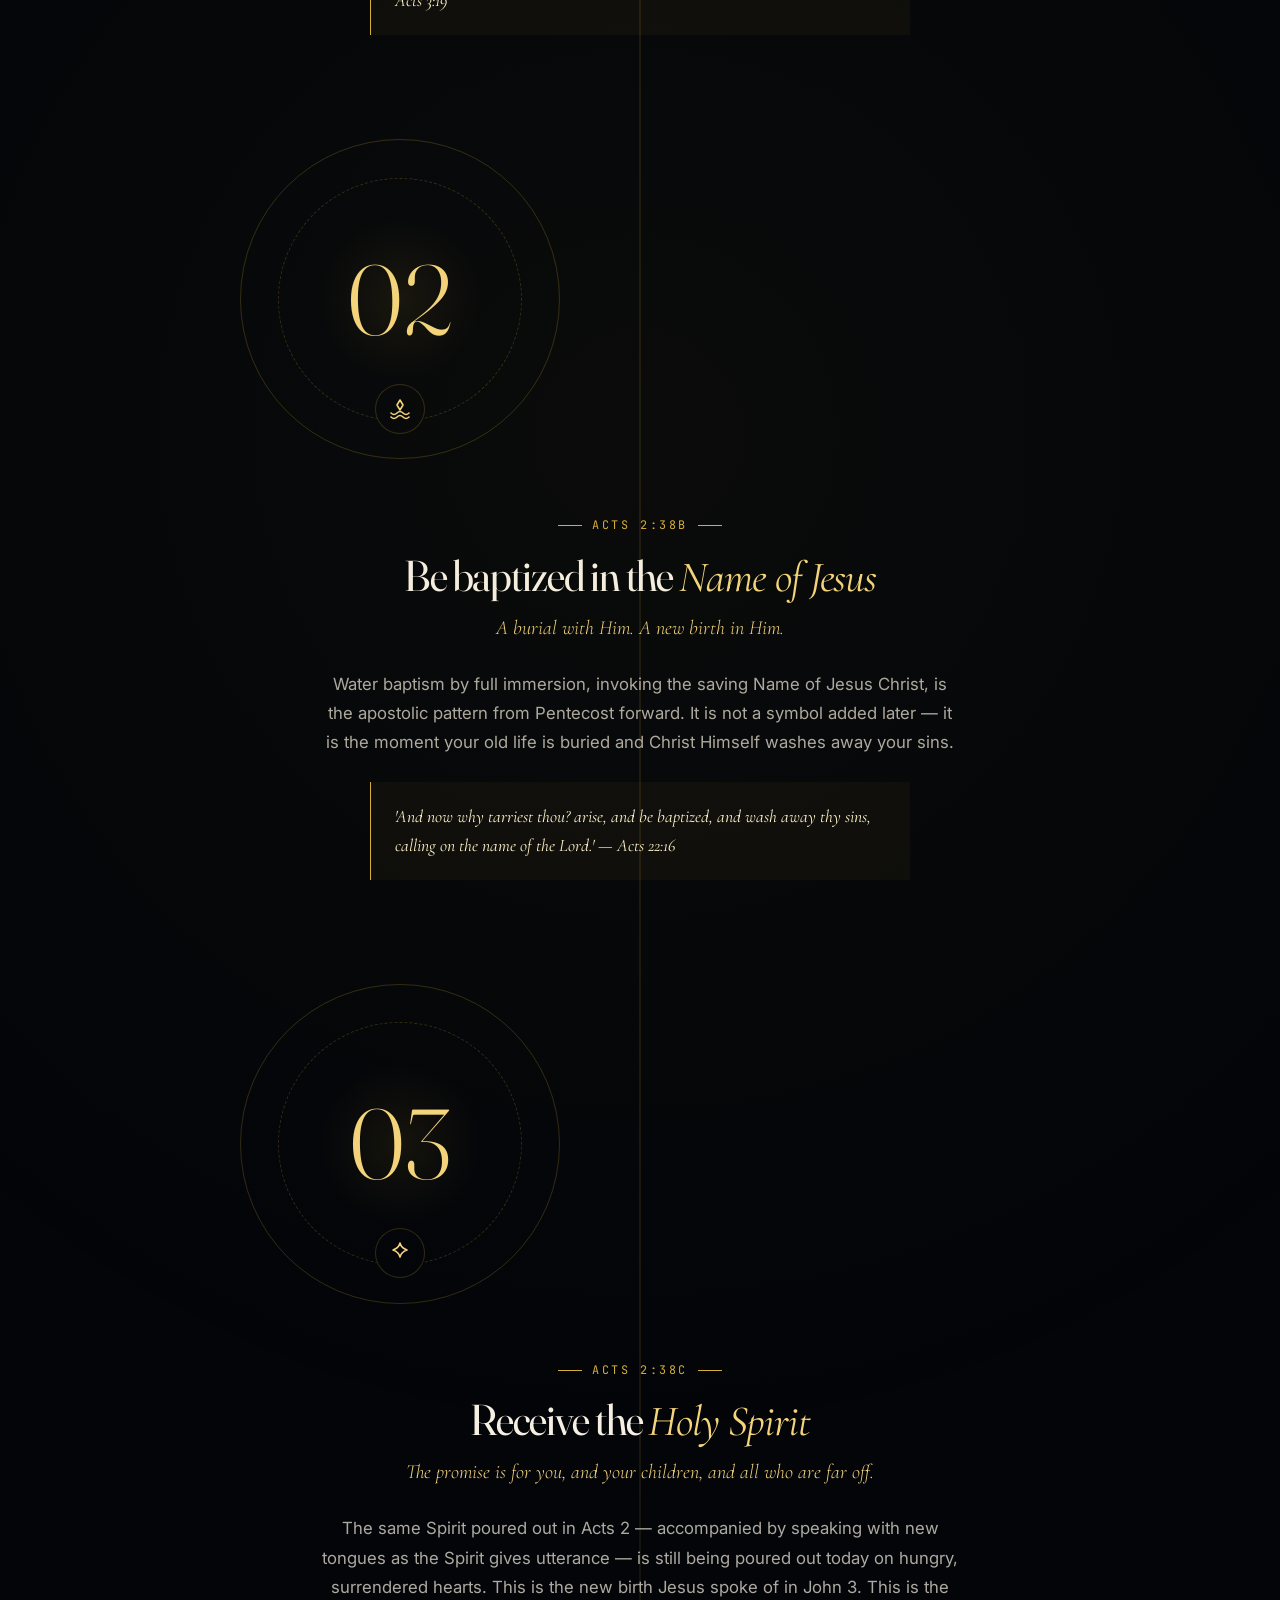
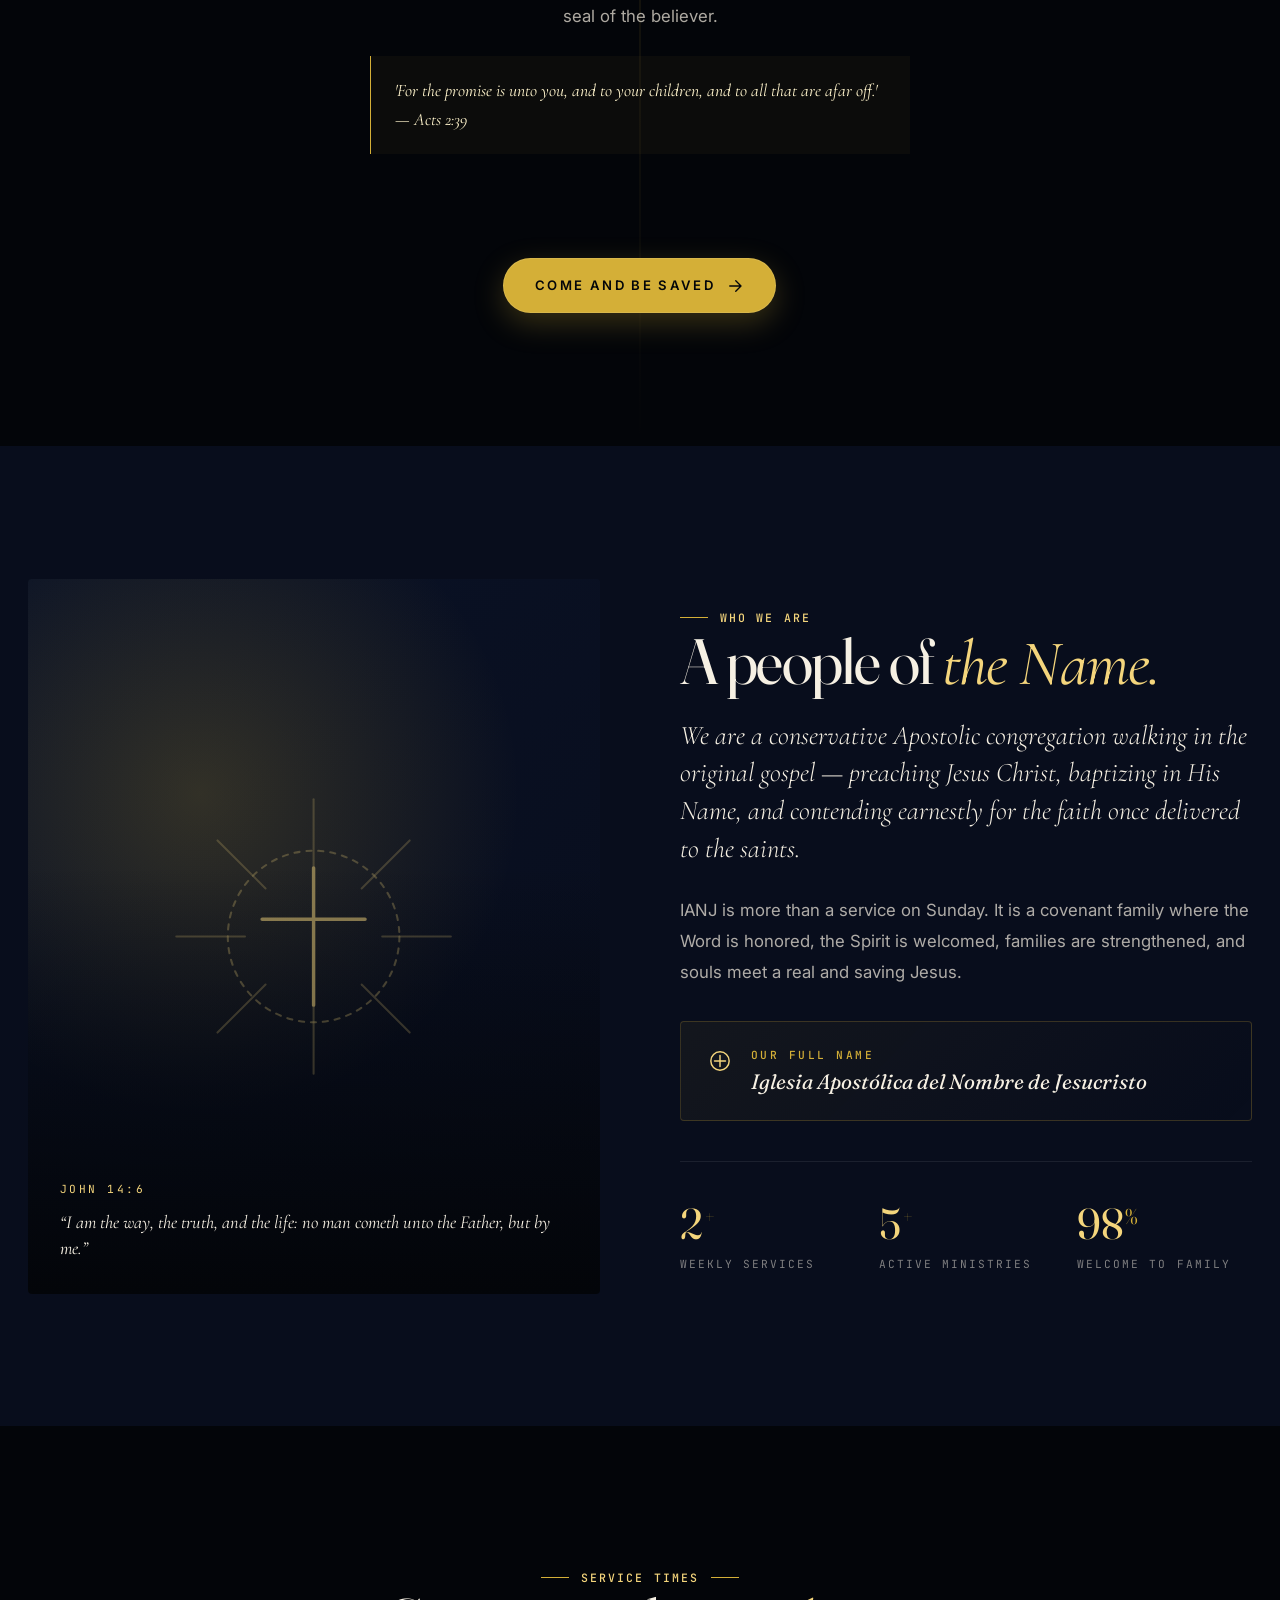
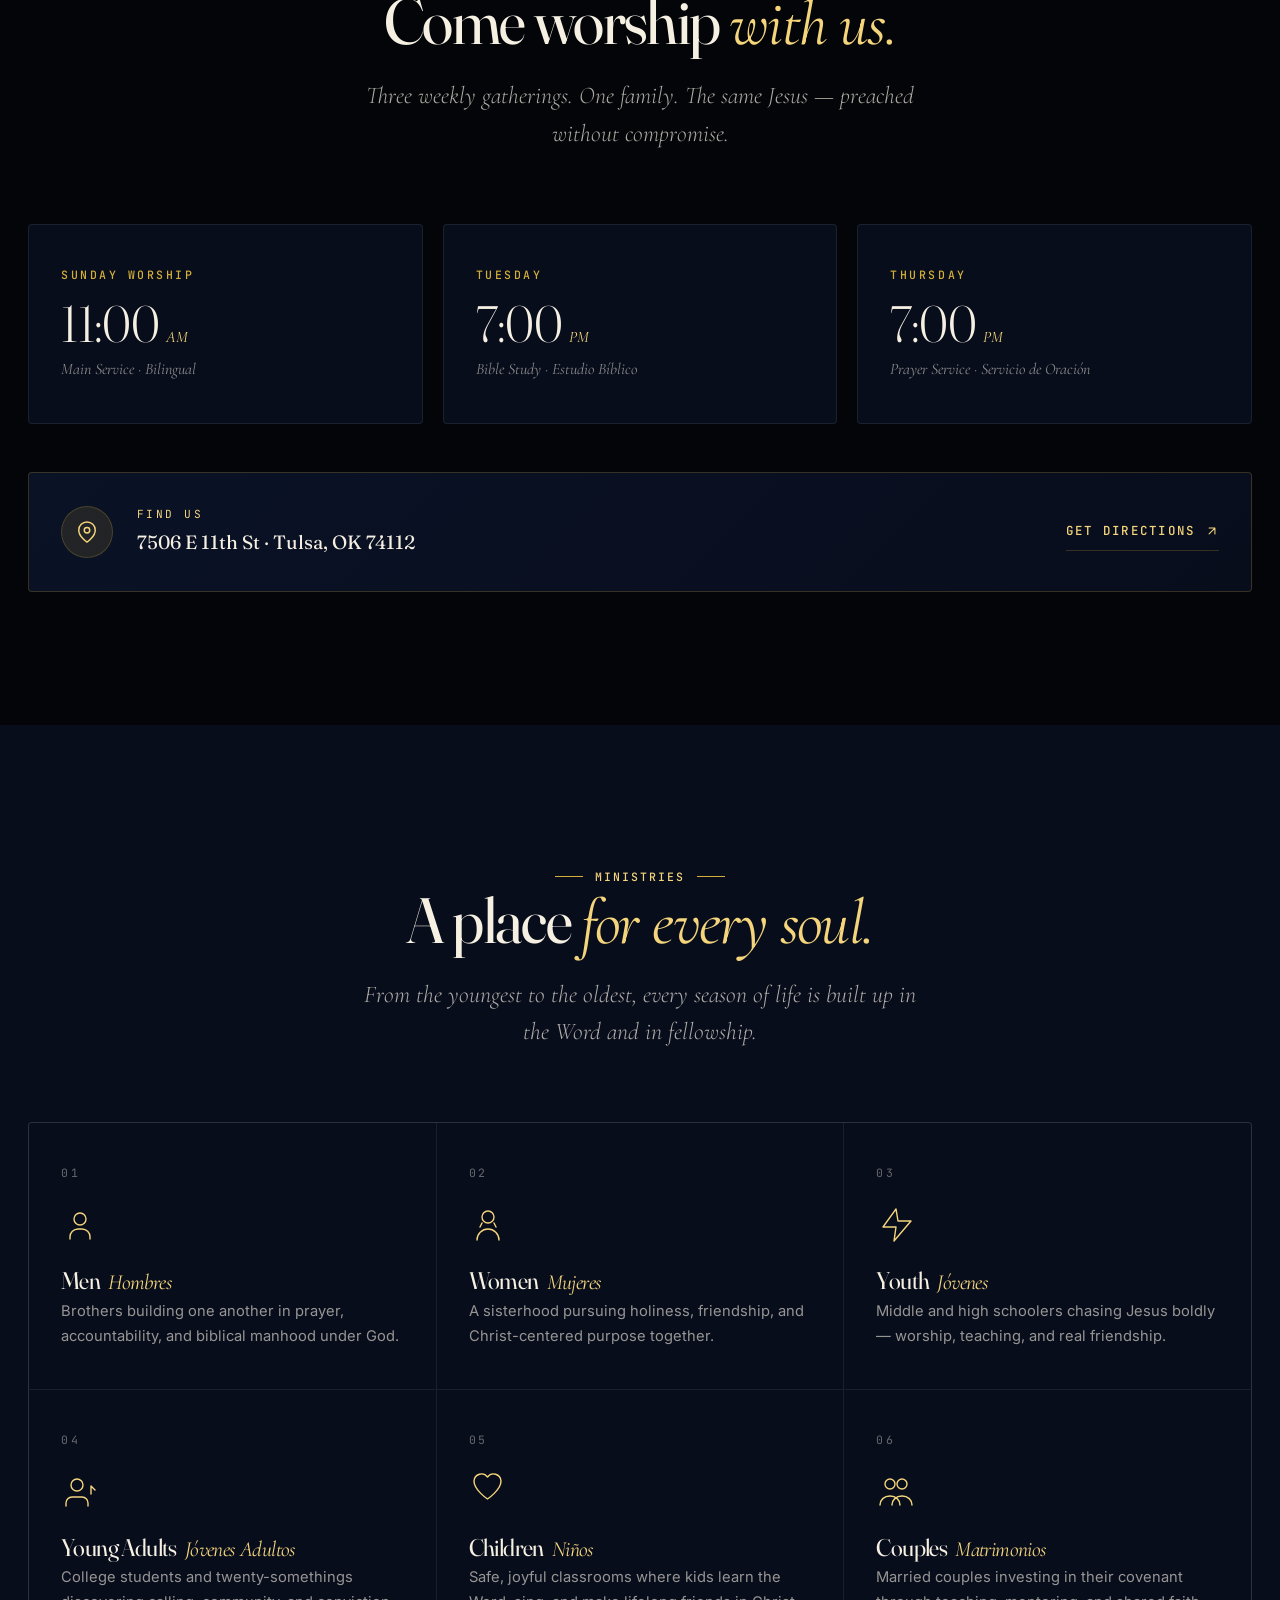
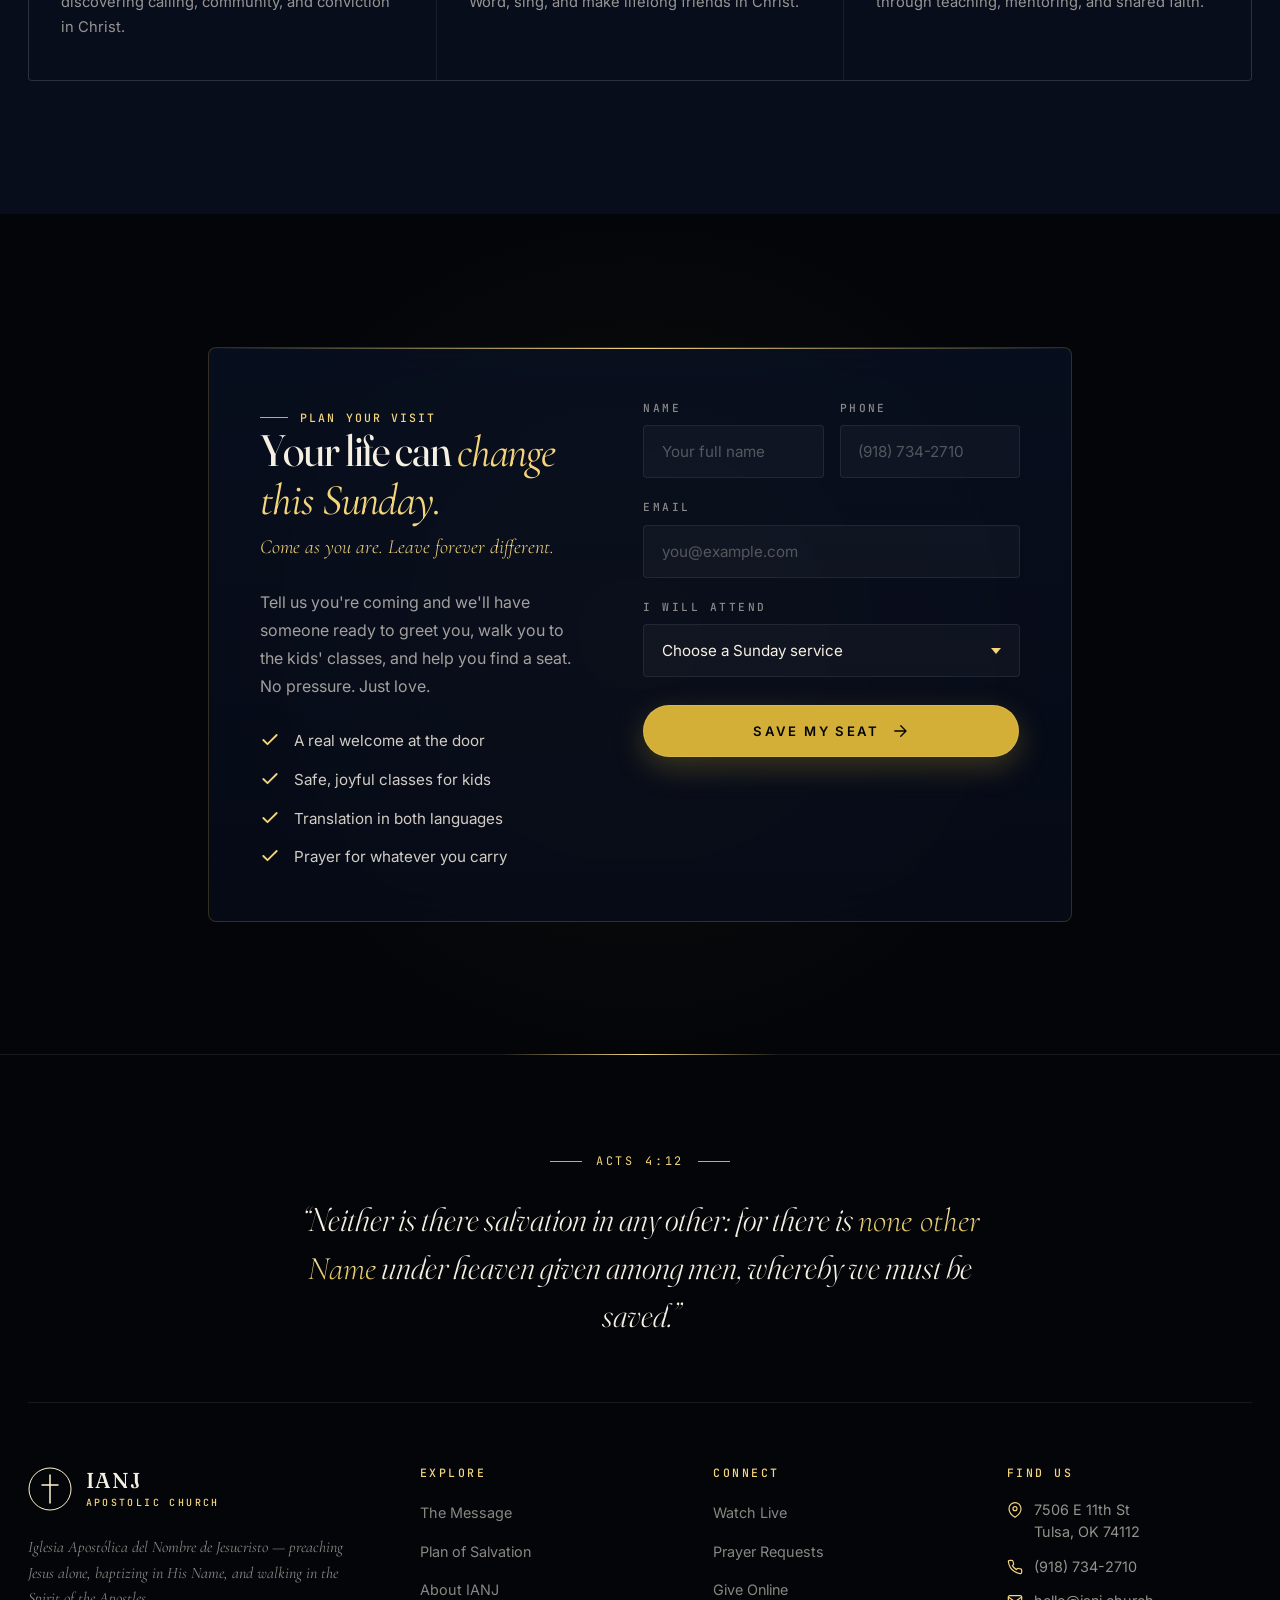
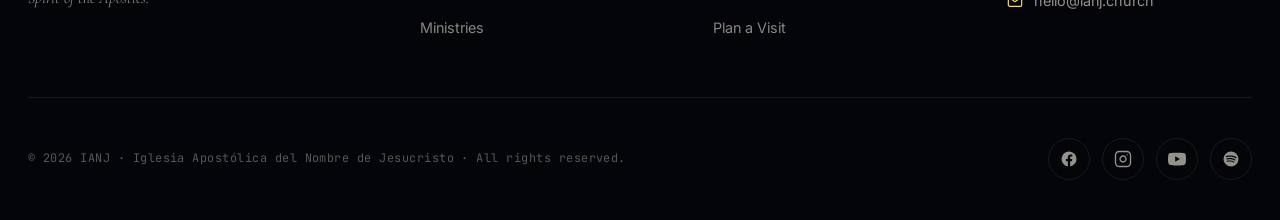
==== commit 1795c100: "fix: last stray TX → OK in primary Church schema addressRegion" ====
--- a/index.html
+++ b/index.html
@@ -1862,7 +1862,7 @@
     "@type": "PostalAddress",
     "streetAddress": "7506 E 11th St",
     "addressLocality": "Tulsa",
-    "addressRegion": "TX",
+    "addressRegion": "OK",
     "postalCode": "74112",
     "addressCountry": "US"
   },
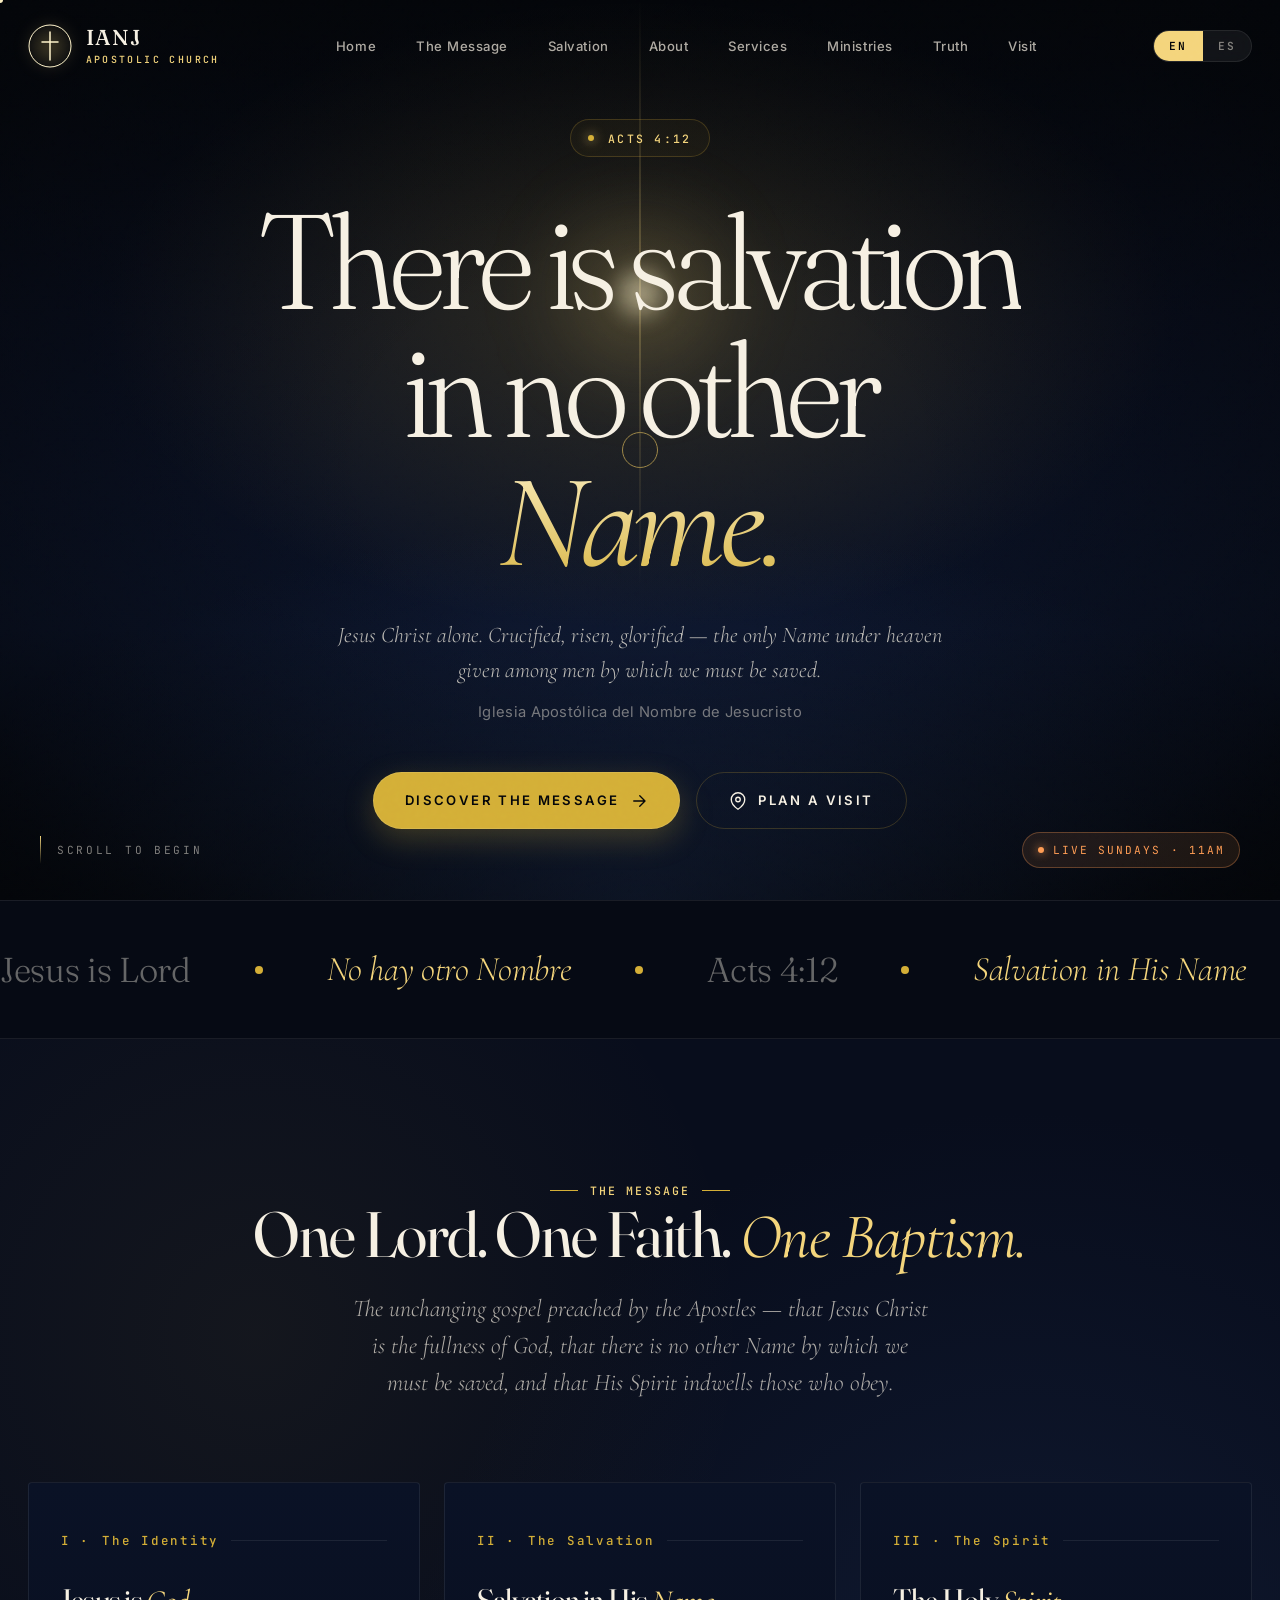
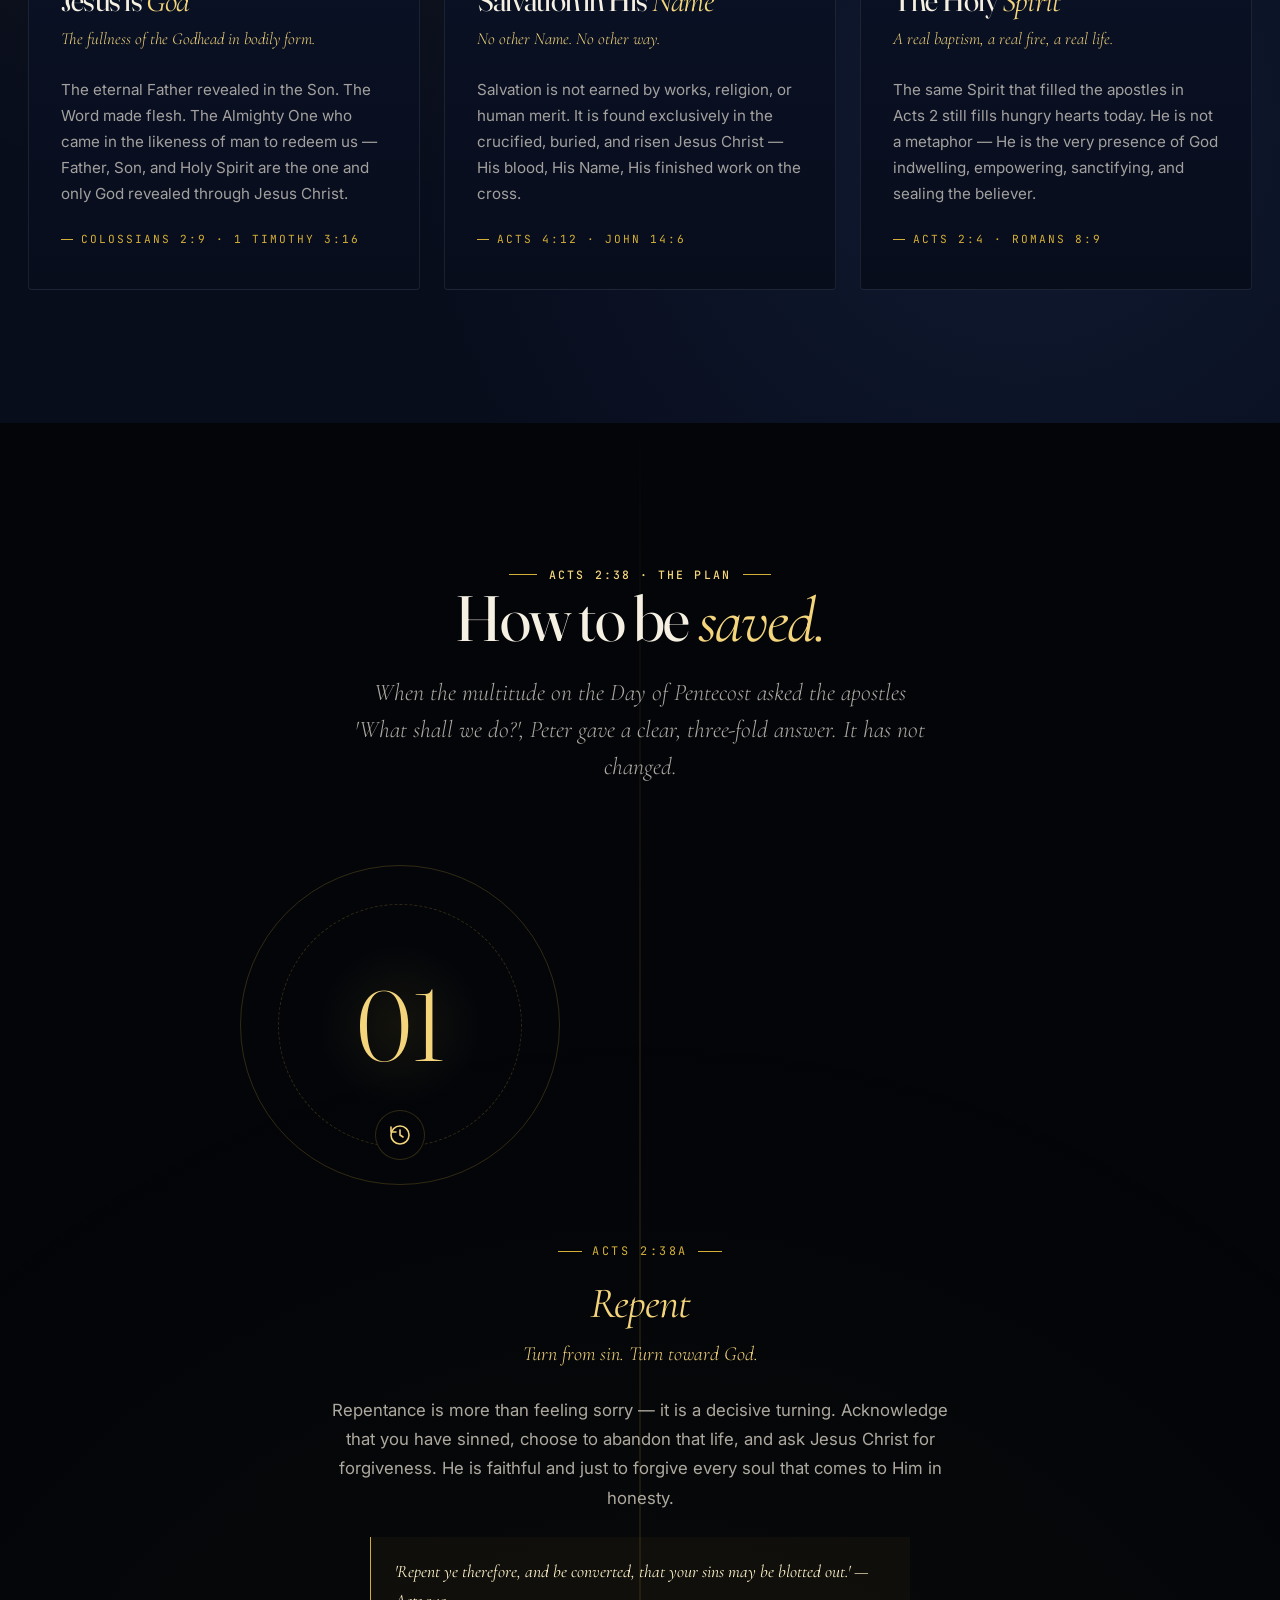
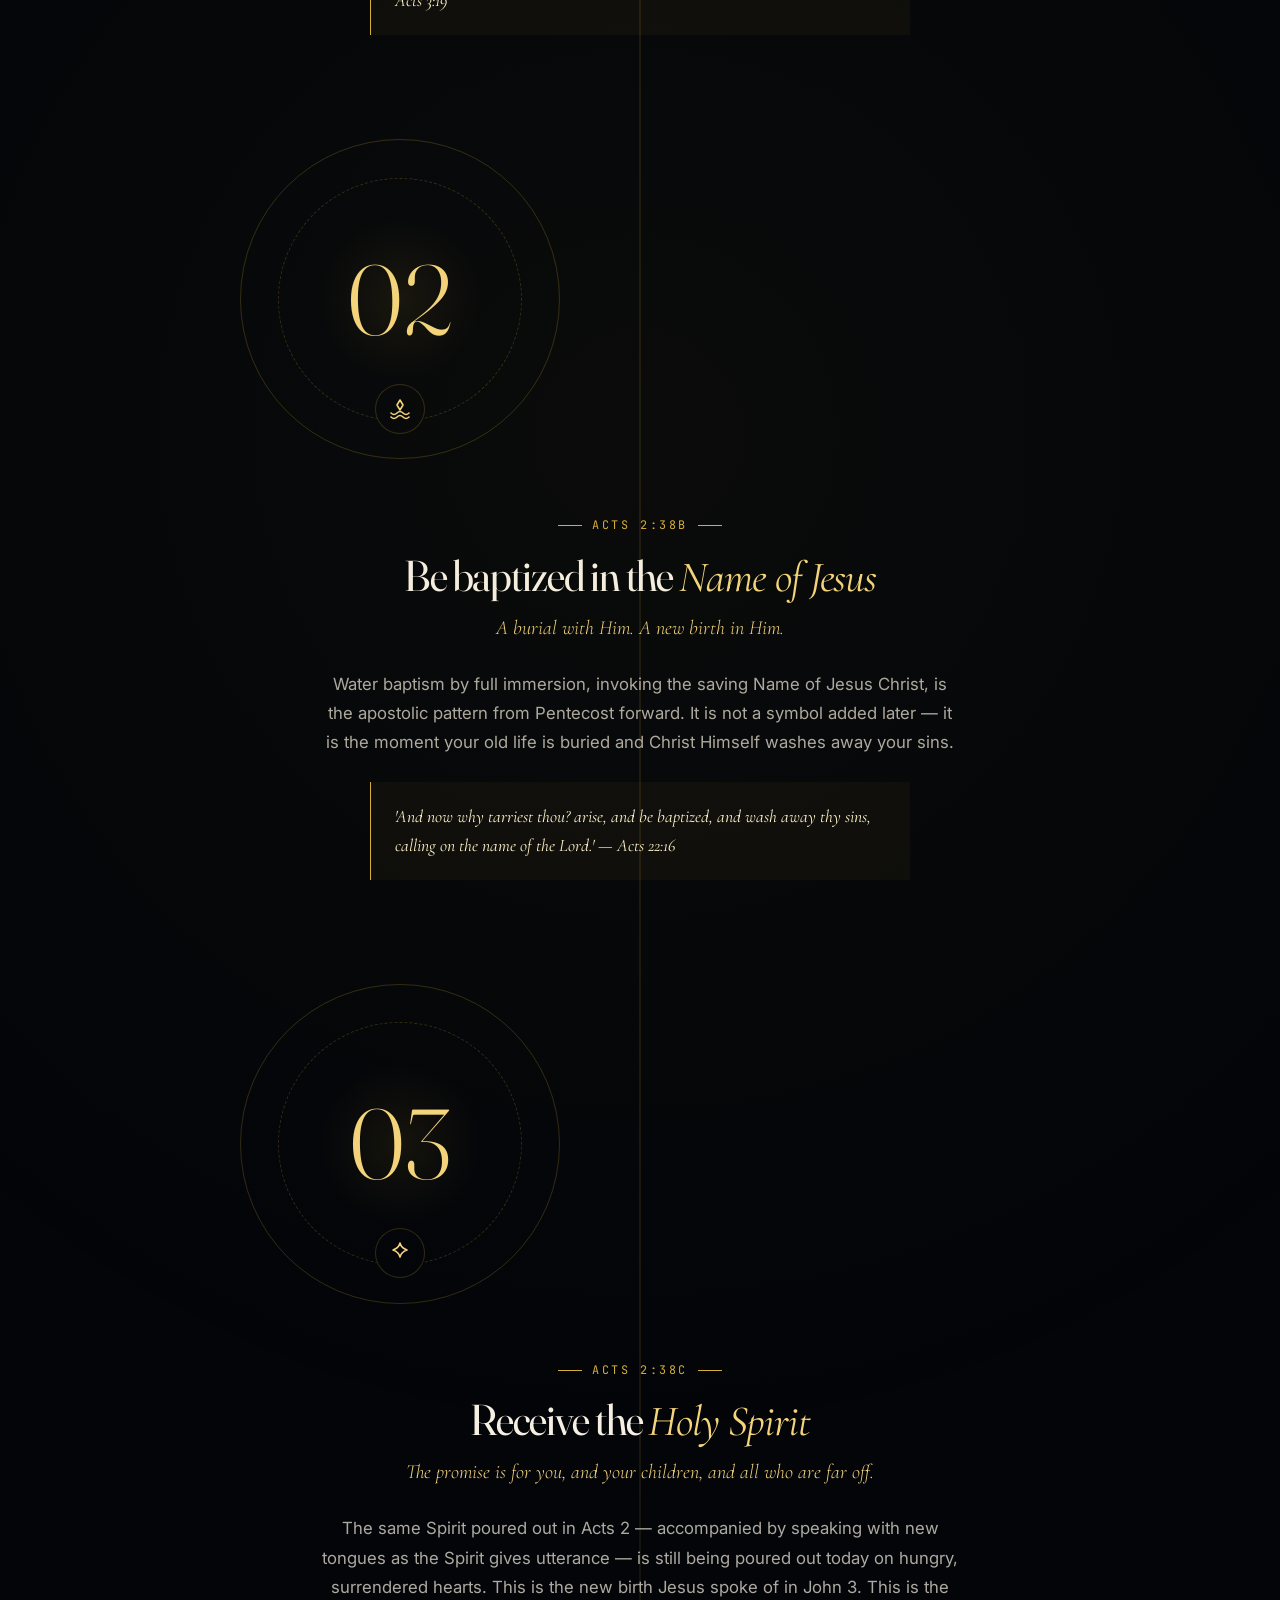
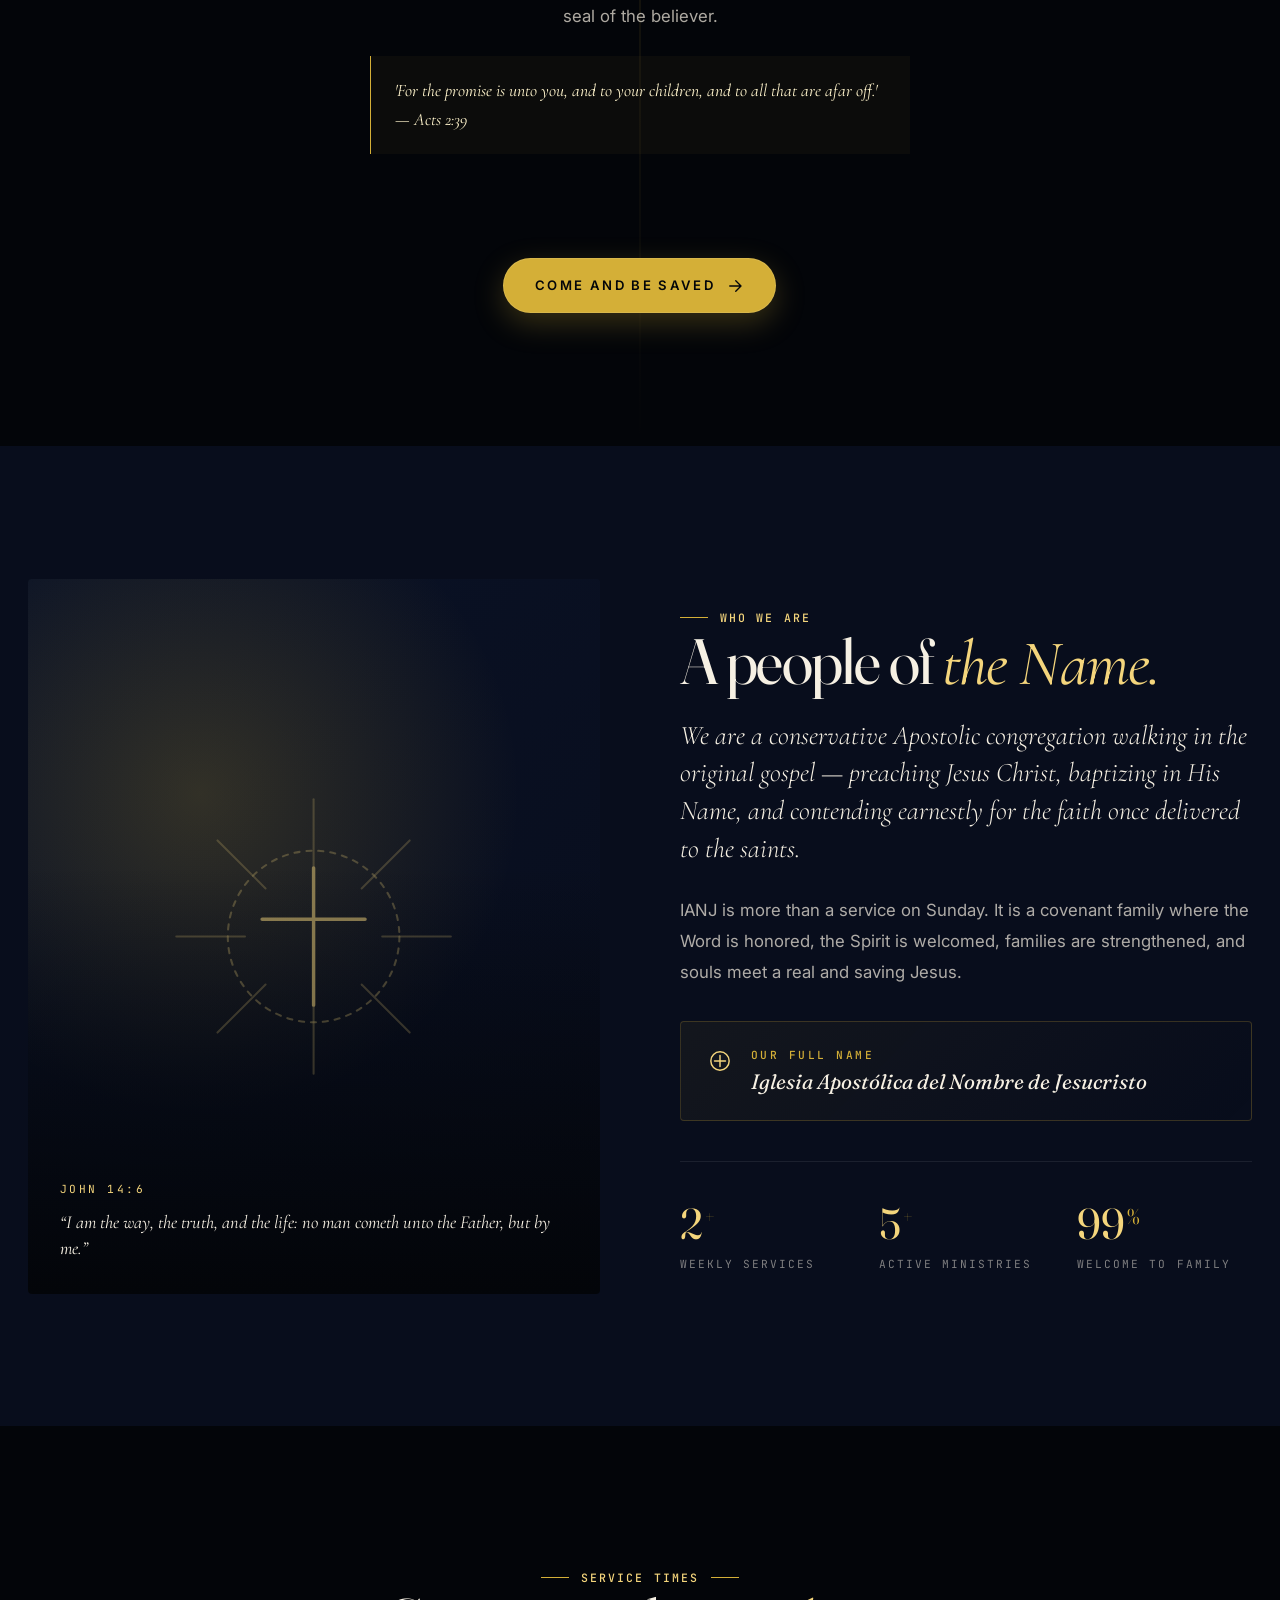
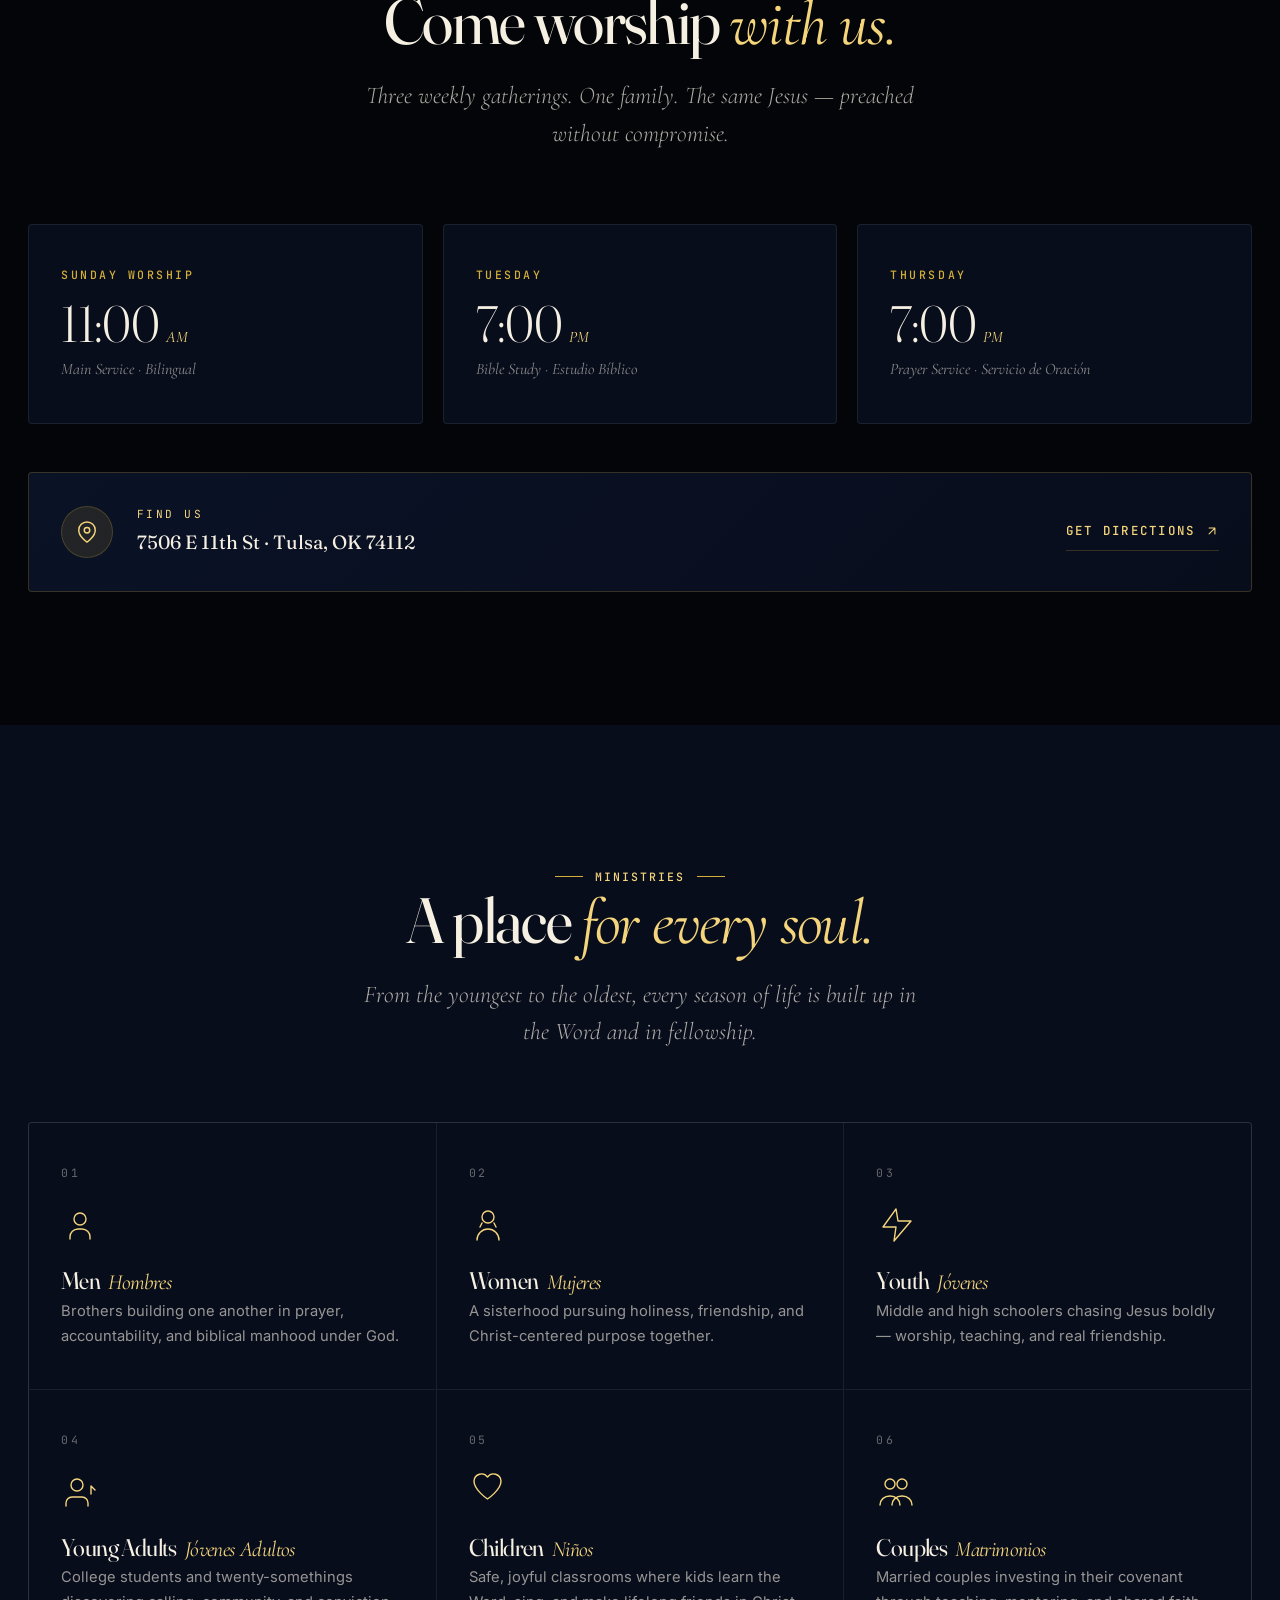
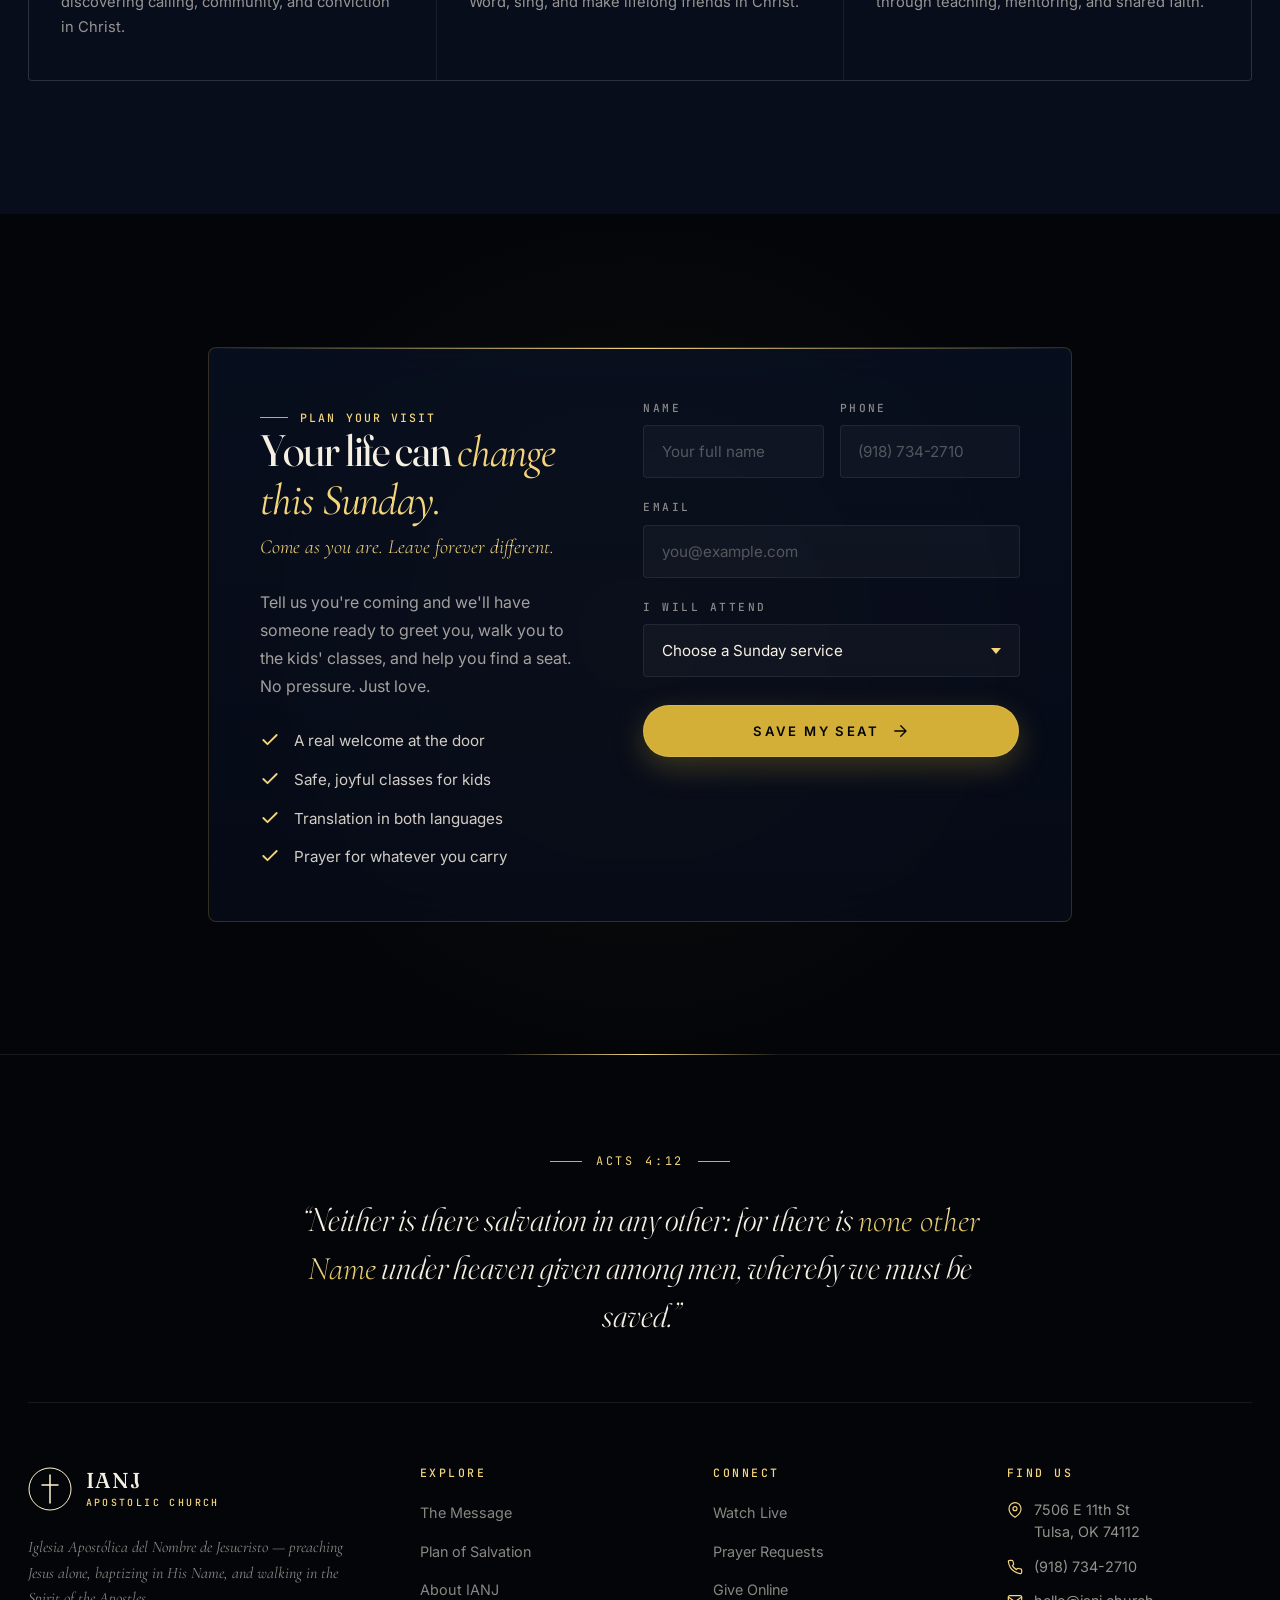
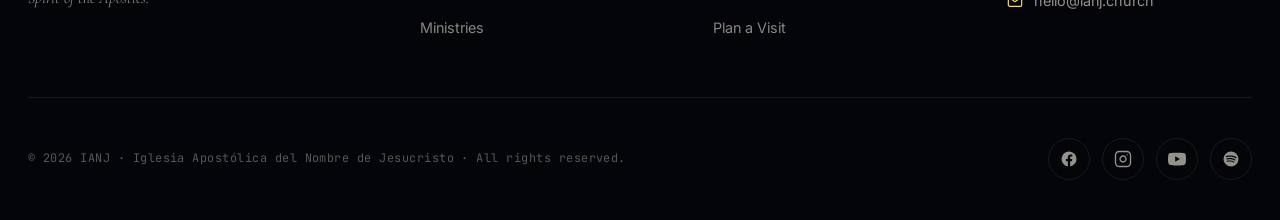
==== commit 085b0863: "feat: launch IANJ Truth blog with 8 cornerstone doctrinal posts 8 long-form, bilingual (EN/ES) Apost" ====
--- a/index.html
+++ b/index.html
@@ -2179,6 +2179,7 @@
         <li><a href="#about" data-en="About" data-es="Nosotros">About</a></li>
         <li><a href="#services" data-en="Services" data-es="Servicios">Services</a></li>
         <li><a href="#ministries" data-en="Ministries" data-es="Ministerios">Ministries</a></li>
+        <li><a href="blog/" data-en="Truth" data-es="Verdad">Truth</a></li>
         <li><a href="#visit" data-en="Visit" data-es="Visítanos">Visit</a></li>
       </ul>
     </nav>
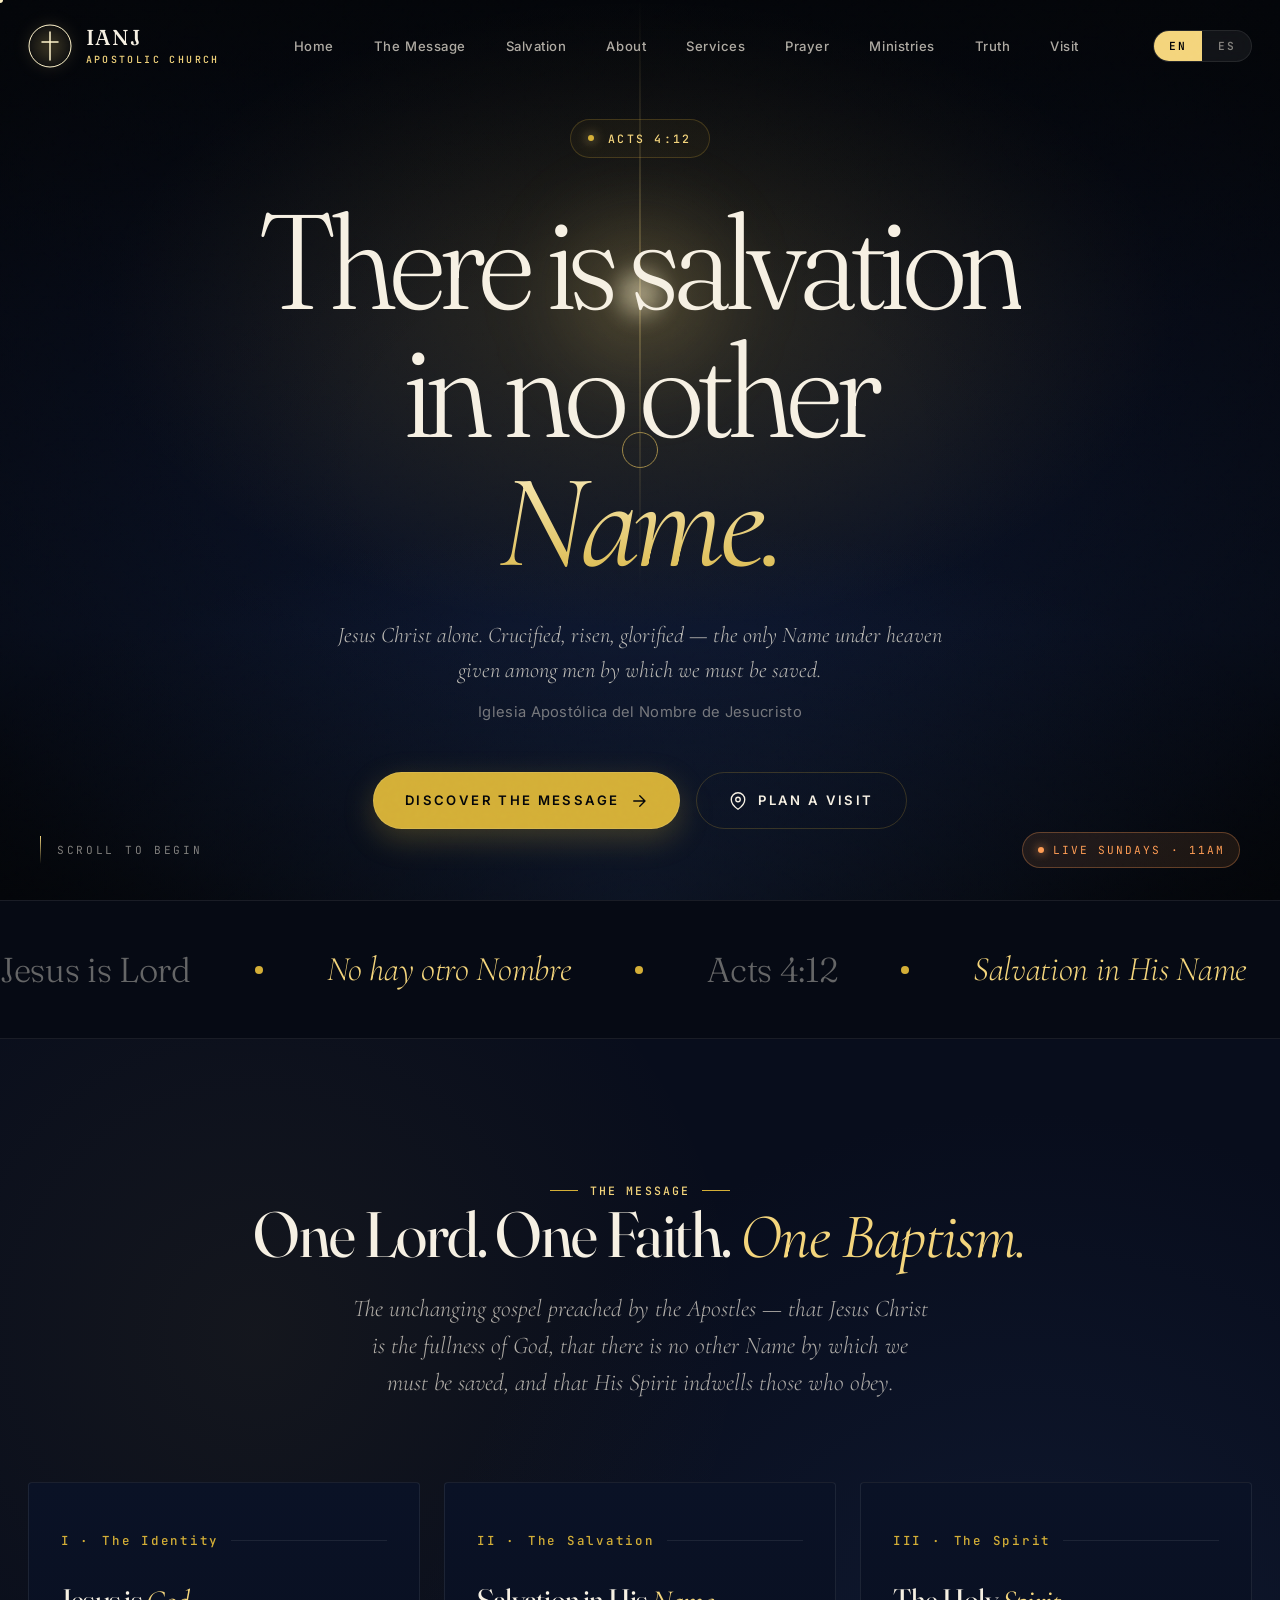
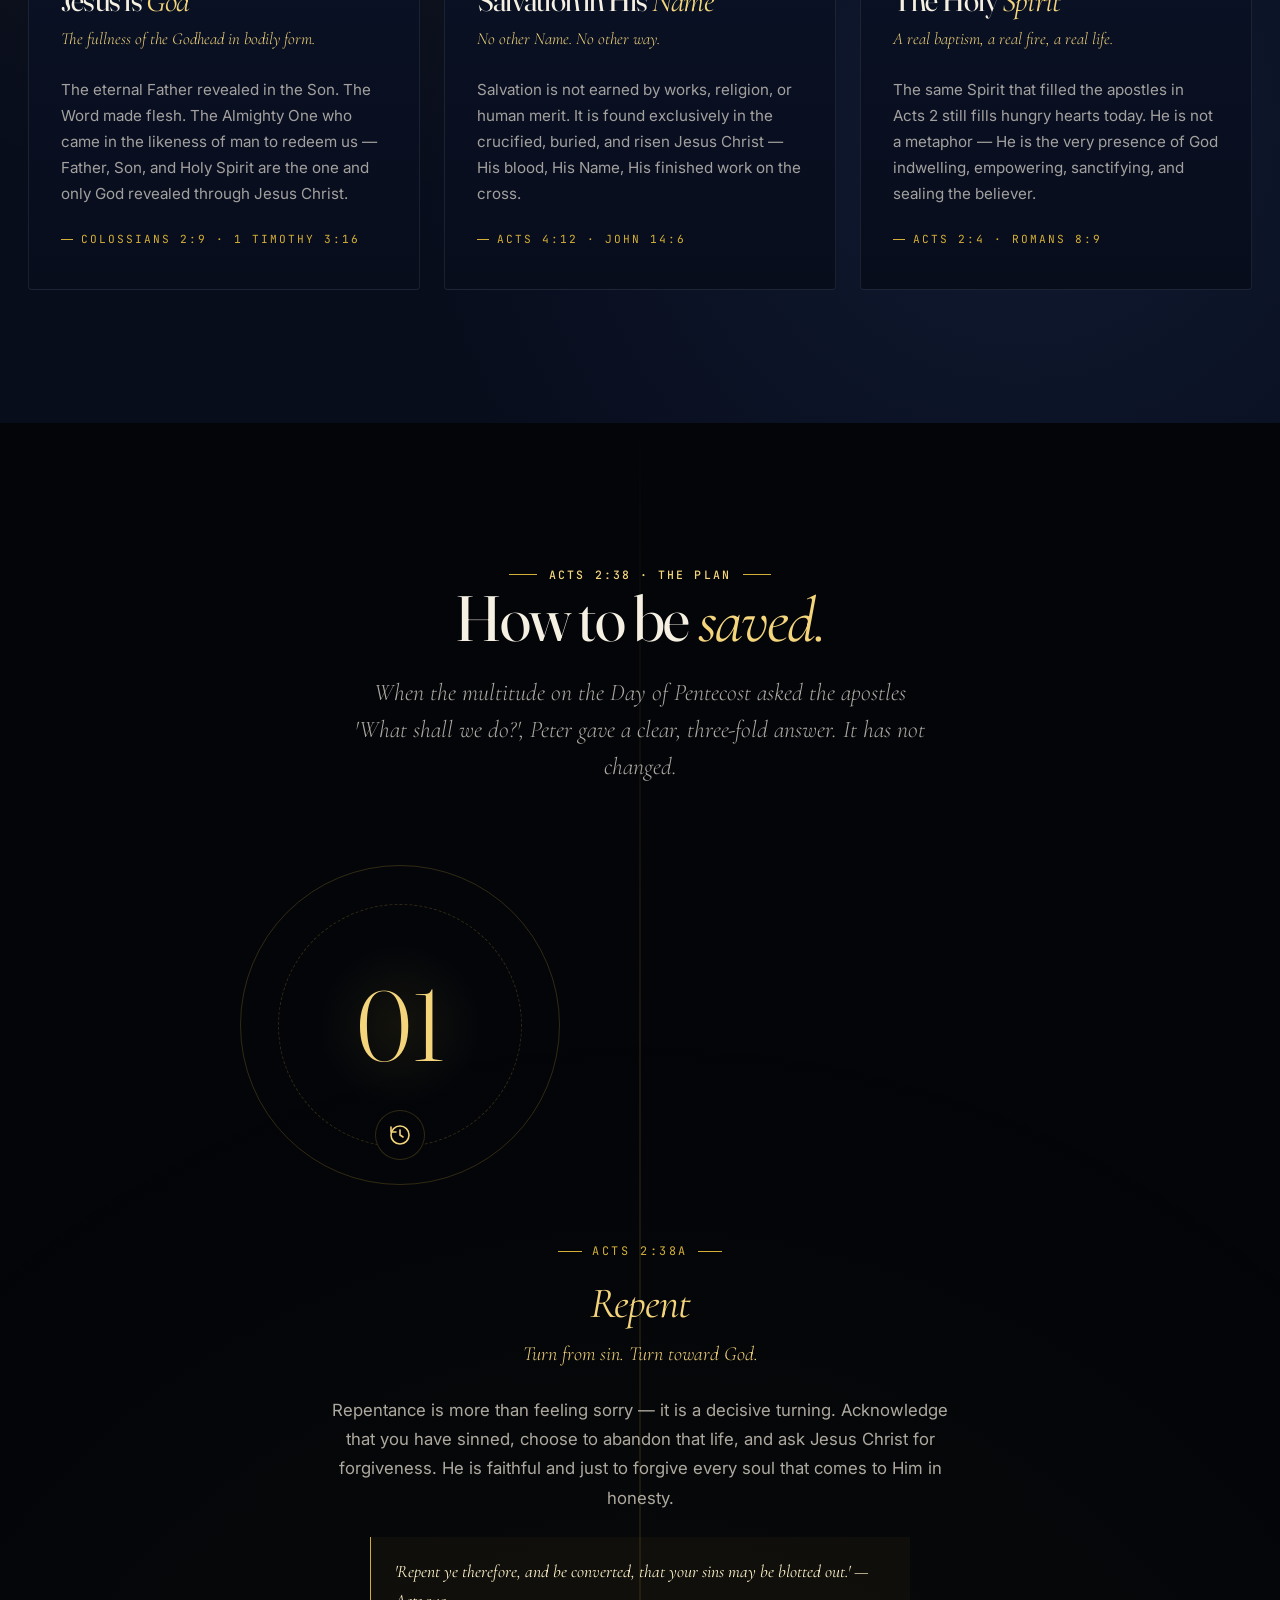
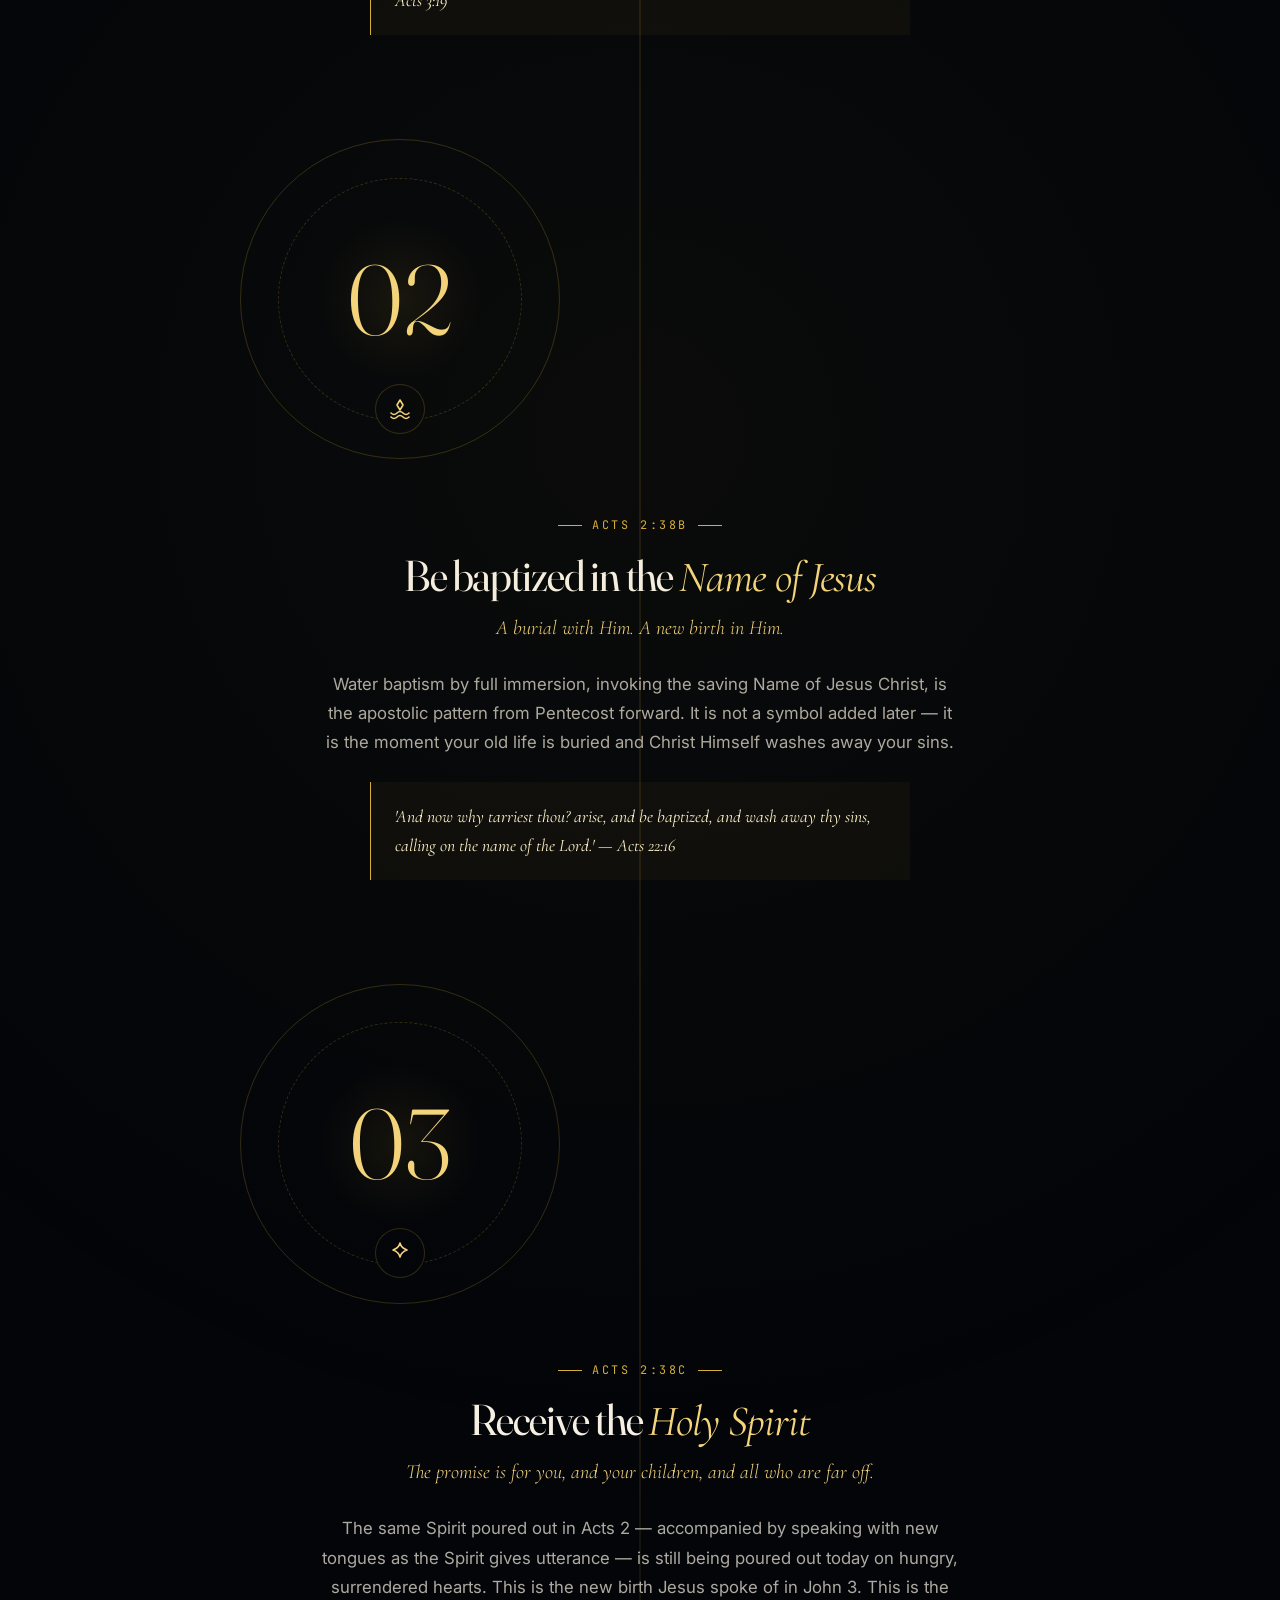
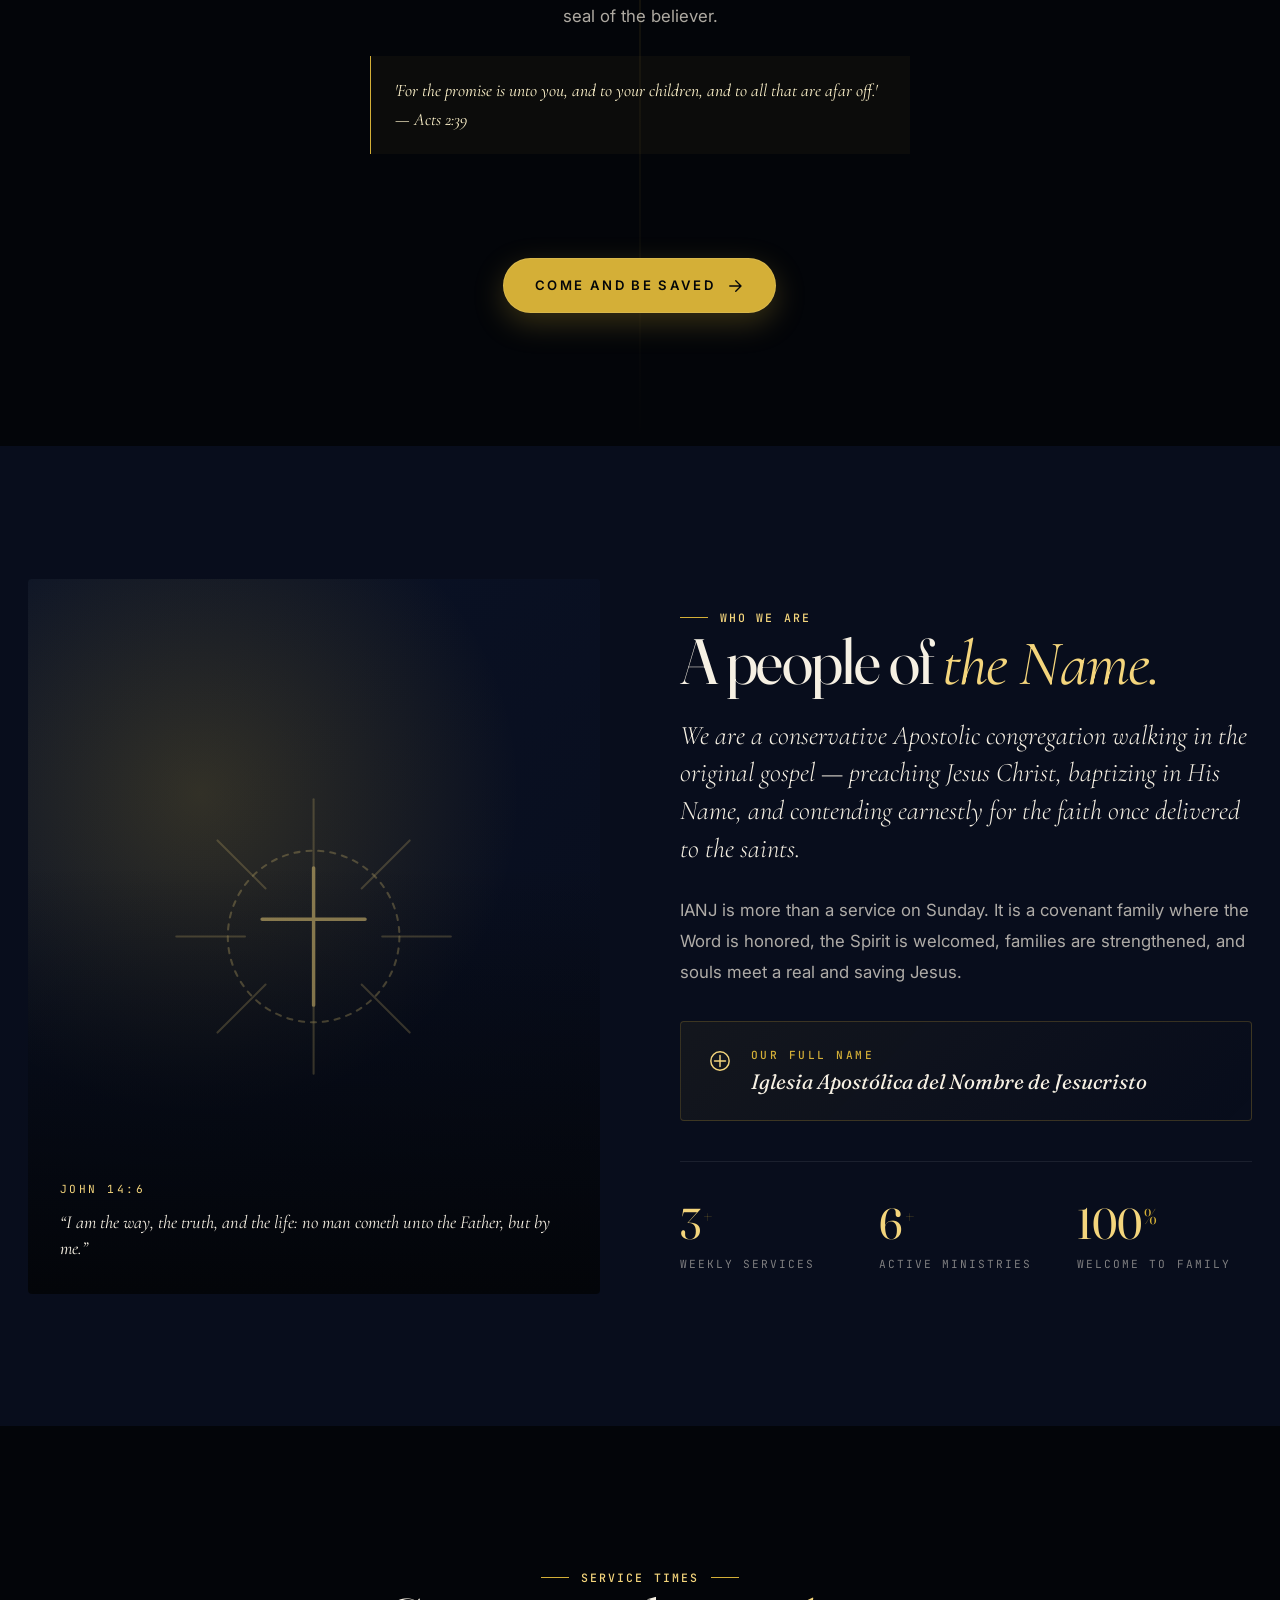
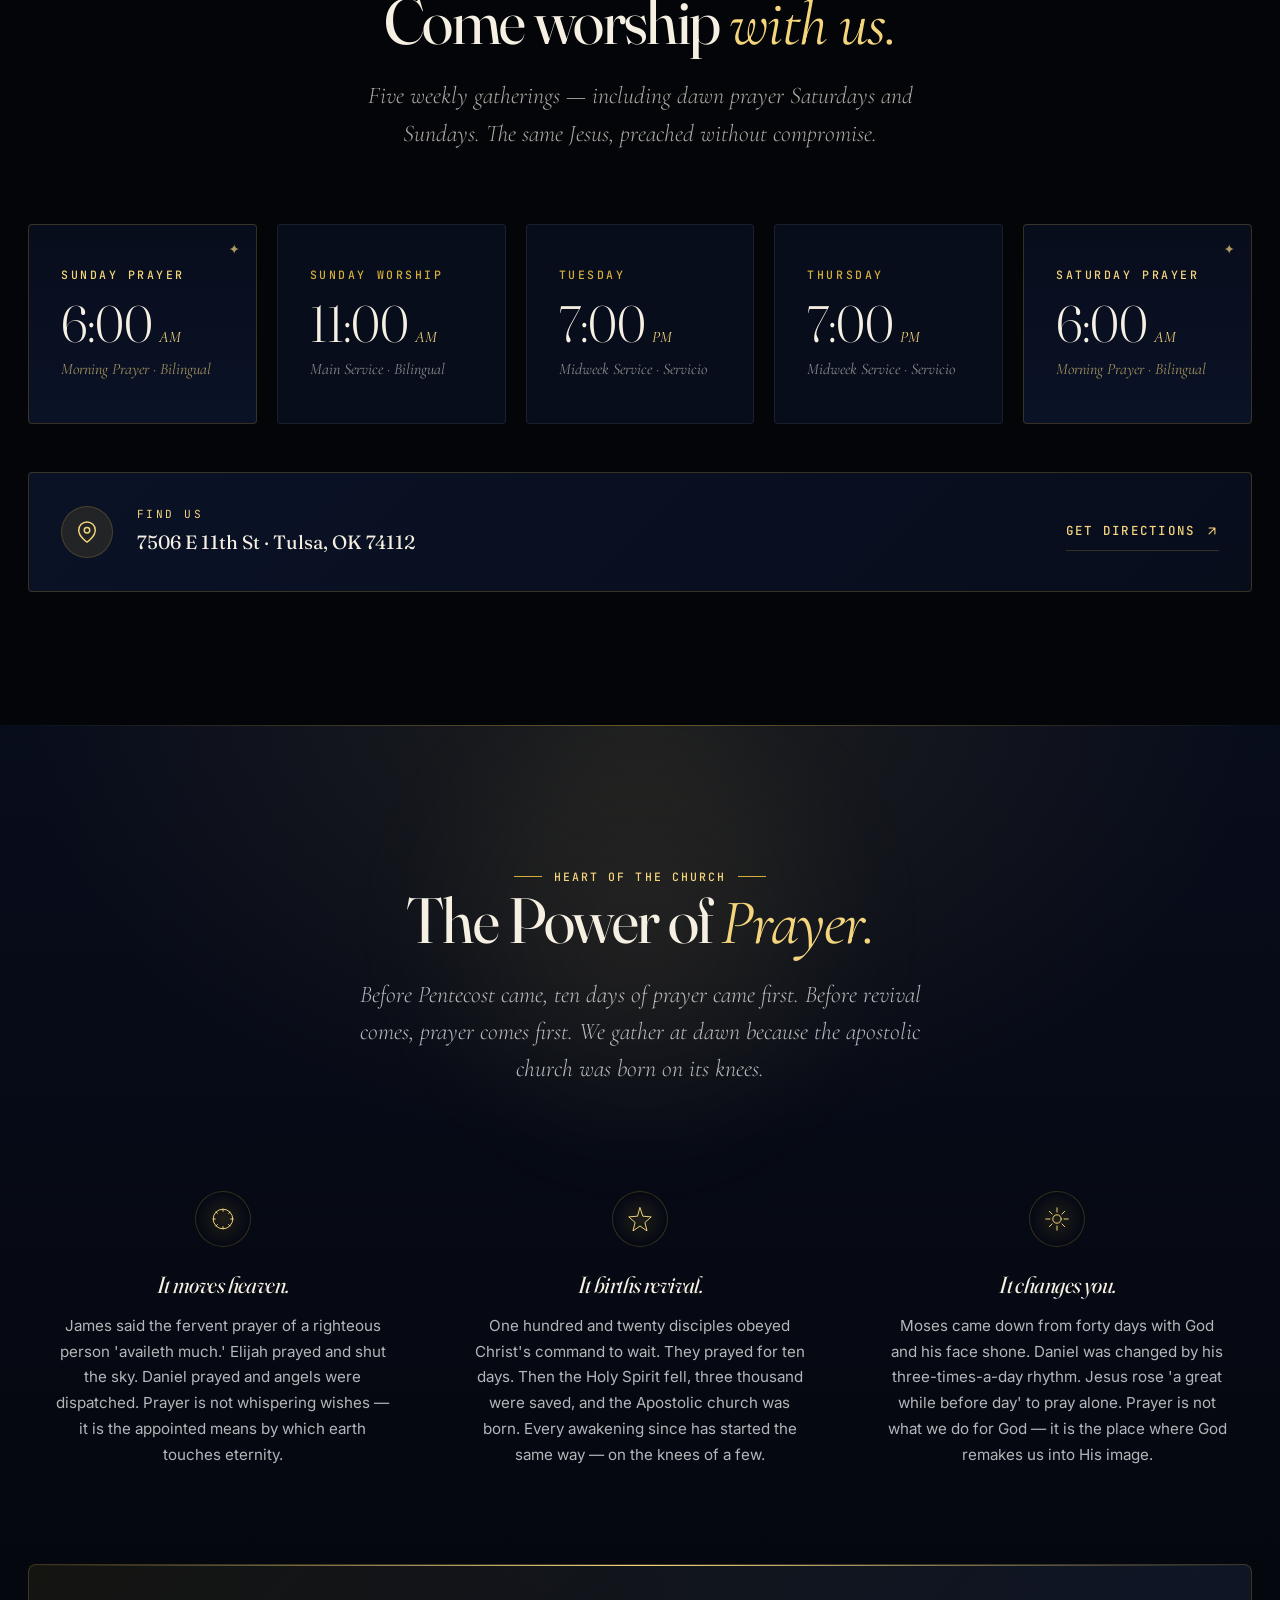
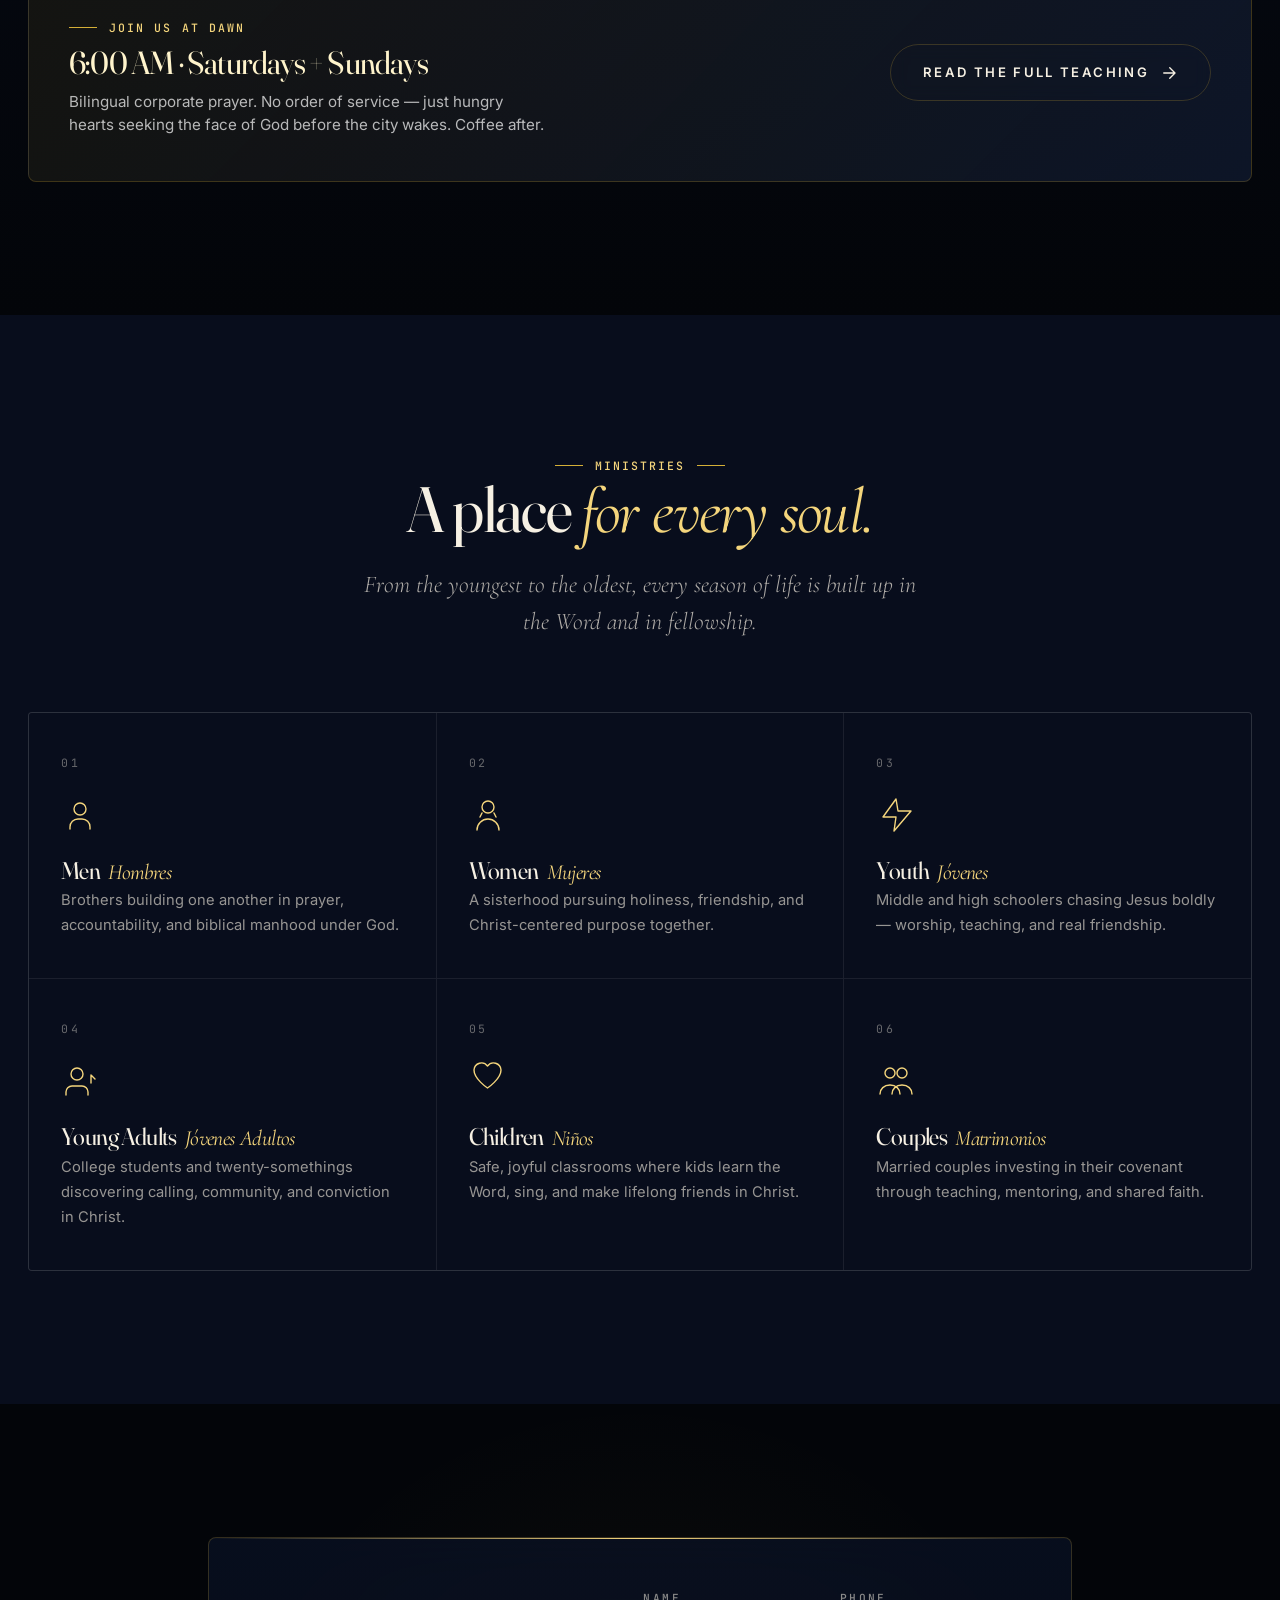
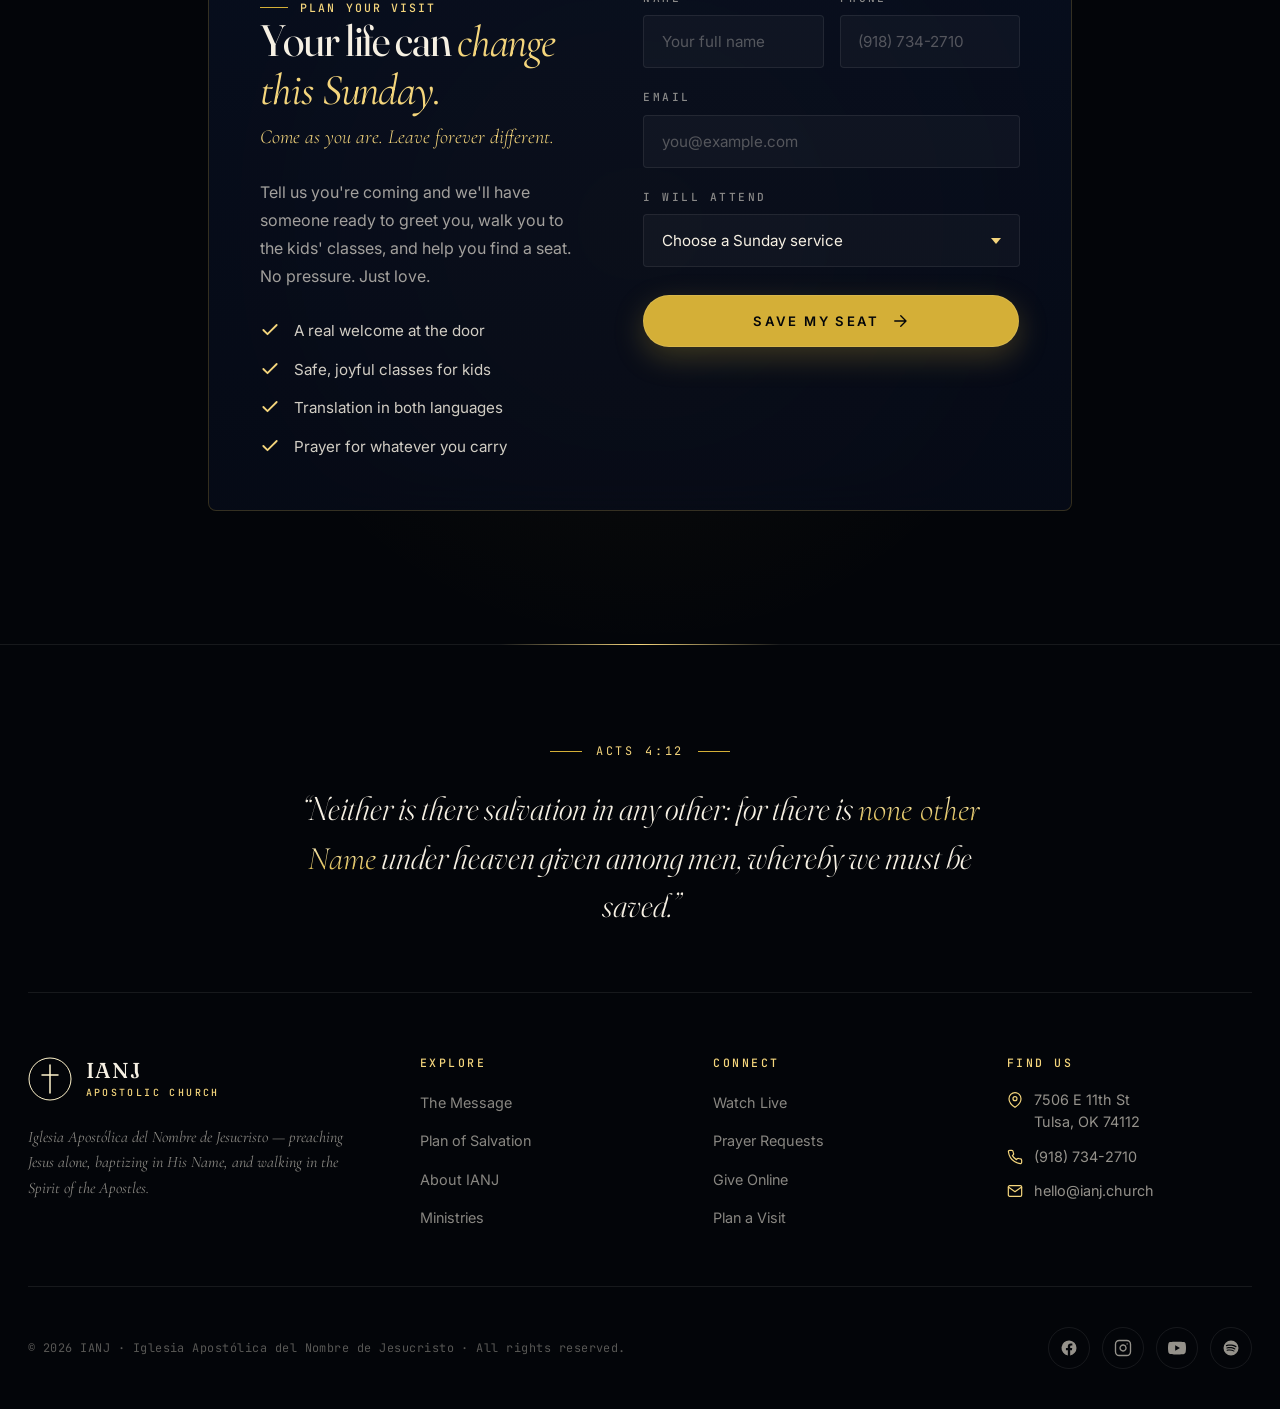
==== commit c76422af: "feat: add 6 AM Sat/Sun prayer + Power of Prayer section + cornerstone post Schedule changes: - Added" ====
--- a/index.html
+++ b/index.html
@@ -1302,8 +1302,28 @@
   }
   .services-grid {
     display: grid;
-    grid-template-columns: repeat(3, 1fr);
+    grid-template-columns: repeat(auto-fit, minmax(210px, 1fr));
     gap: 1.25rem;
+  }
+  .service-card-prayer {
+    position: relative;
+    background: linear-gradient(180deg, var(--abyss) 0%, var(--midnight) 100%) !important;
+    border-color: var(--line-gold) !important;
+  }
+  .service-card-prayer::after {
+    content: '✦';
+    position: absolute;
+    top: 0.85rem;
+    right: 1rem;
+    color: var(--gold-2);
+    font-size: 0.85rem;
+    opacity: 0.7;
+  }
+  .service-card-prayer .day {
+    color: var(--gold-2) !important;
+  }
+  .service-card-prayer .meta {
+    color: rgba(244, 213, 124, 0.65) !important;
   }
   .service-card {
     position: relative;
@@ -1400,6 +1420,134 @@
     font-weight: 400;
   }
   .address-block .btn-text { flex-shrink: 0; }
+
+  /* ============================================================
+     PRAYER SECTION — dawn warmth, scripture-driven
+     ============================================================ */
+  .prayer-section {
+    background:
+      radial-gradient(ellipse 80% 60% at 50% 0%, rgba(212, 175, 55, 0.10) 0%, transparent 60%),
+      linear-gradient(180deg, var(--abyss) 0%, var(--void) 100%);
+    position: relative;
+    overflow: hidden;
+  }
+  .prayer-section::before {
+    content: '';
+    position: absolute;
+    top: 0;
+    left: 50%;
+    transform: translateX(-50%);
+    width: 100%;
+    height: 1px;
+    background: linear-gradient(90deg, transparent, var(--gold-3), transparent);
+    opacity: 0.4;
+  }
+  .prayer-glow {
+    position: absolute;
+    top: -100px;
+    left: 50%;
+    transform: translateX(-50%);
+    width: 600px;
+    height: 600px;
+    background: radial-gradient(circle, rgba(244, 213, 124, 0.08) 0%, transparent 60%);
+    pointer-events: none;
+    filter: blur(40px);
+    animation: dawn-pulse 8s var(--ease-in-out) infinite;
+  }
+  @keyframes dawn-pulse {
+    0%, 100% { opacity: 0.6; transform: translateX(-50%) scale(0.95); }
+    50% { opacity: 1; transform: translateX(-50%) scale(1.05); }
+  }
+  .prayer-section .eyebrow { color: var(--gold-2); }
+  .prayer-section .eyebrow::before, .prayer-section .eyebrow::after { background: var(--gold-3); }
+  .prayer-section .section-title { color: var(--white); }
+  .prayer-section .section-lead { color: rgba(255, 255, 255, 0.7); }
+
+  .prayer-grid {
+    display: grid;
+    grid-template-columns: repeat(3, 1fr);
+    gap: 1.75rem;
+    margin-top: 1rem;
+  }
+  .prayer-pillar {
+    text-align: center;
+    padding: 2rem 1.5rem;
+    position: relative;
+  }
+  .prayer-pillar .icon {
+    color: var(--gold-2);
+    margin: 0 auto 1.5rem;
+    width: 56px;
+    height: 56px;
+    display: flex;
+    align-items: center;
+    justify-content: center;
+    background: radial-gradient(circle, rgba(212, 175, 55, 0.12) 0%, transparent 70%);
+    border: 1px solid var(--line-gold);
+    border-radius: 50%;
+  }
+  .prayer-pillar .icon svg { width: 28px; height: 28px; }
+  .prayer-pillar h3 {
+    font-family: var(--font-display);
+    font-size: 1.45rem;
+    font-weight: 400;
+    color: var(--white);
+    margin-bottom: 0.85rem;
+    font-style: italic;
+    line-height: 1.2;
+  }
+  .prayer-pillar p {
+    color: rgba(255, 255, 255, 0.7);
+    font-size: 0.95rem;
+    line-height: 1.7;
+    max-width: 360px;
+    margin: 0 auto;
+  }
+
+  .prayer-invitation {
+    margin-top: 4rem;
+    padding: 2.75rem 2.5rem;
+    background: linear-gradient(135deg, rgba(212, 175, 55, 0.08) 0%, rgba(28, 45, 82, 0.4) 100%);
+    border: 1px solid var(--line-gold);
+    border-radius: 8px;
+    position: relative;
+    overflow: hidden;
+  }
+  .prayer-invitation::before {
+    content: '';
+    position: absolute;
+    top: 0; left: 0; right: 0;
+    height: 1px;
+    background: linear-gradient(90deg, transparent, var(--gold-2), transparent);
+  }
+  .prayer-invitation-inner {
+    display: grid;
+    grid-template-columns: 1fr auto;
+    gap: 2.5rem;
+    align-items: center;
+  }
+  .prayer-invitation .eyebrow { margin-bottom: 0.5rem; }
+  .prayer-invitation h3 {
+    font-family: var(--font-display);
+    font-size: clamp(1.5rem, 1.2rem + 1vw, 2rem);
+    font-weight: 400;
+    color: var(--gold-1);
+    margin-bottom: 0.6rem;
+    line-height: 1.1;
+  }
+  .prayer-invitation p {
+    color: rgba(255, 255, 255, 0.7);
+    font-size: 0.95rem;
+    line-height: 1.55;
+    margin: 0;
+    max-width: 480px;
+  }
+  @media (max-width: 900px) {
+    .prayer-grid { grid-template-columns: 1fr; gap: 1rem; }
+    .prayer-pillar { padding: 1.5rem 1rem; }
+    .prayer-invitation-inner { grid-template-columns: 1fr; gap: 1.5rem; text-align: center; }
+    .prayer-invitation p { margin: 0 auto; }
+  }
 
   /* ============================================================
      SECTION — Ministries
@@ -1875,17 +2023,10 @@
   "openingHoursSpecification": [
     {
       "@type": "OpeningHoursSpecification",
-      "dayOfWeek": "Tuesday",
-      "opens": "19:00",
-      "closes": "20:30",
-      "name": "Tuesday Bible Study"
-    },
-    {
-      "@type": "OpeningHoursSpecification",
-      "dayOfWeek": "Thursday",
-      "opens": "19:00",
-      "closes": "20:30",
-      "name": "Thursday Prayer Service"
+      "dayOfWeek": "Sunday",
+      "opens": "06:00",
+      "closes": "07:30",
+      "name": "Sunday Morning Prayer"
     },
     {
       "@type": "OpeningHoursSpecification",
@@ -1893,9 +2034,30 @@
       "opens": "11:00",
       "closes": "12:30",
       "name": "Sunday Main Worship"
+    },
+    {
+      "@type": "OpeningHoursSpecification",
+      "dayOfWeek": "Tuesday",
+      "opens": "19:00",
+      "closes": "20:30",
+      "name": "Tuesday Midweek Service"
+    },
+    {
+      "@type": "OpeningHoursSpecification",
+      "dayOfWeek": "Thursday",
+      "opens": "19:00",
+      "closes": "20:30",
+      "name": "Thursday Midweek Service"
+    },
+    {
+      "@type": "OpeningHoursSpecification",
+      "dayOfWeek": "Saturday",
+      "opens": "06:00",
+      "closes": "07:30",
+      "name": "Saturday Morning Prayer"
     }
   ],
-  "openingHours": ["Tu 19:00-20:30", "Th 19:00-20:30", "Su 11:00-12:30"],
+  "openingHours": ["Su 06:00-07:30", "Su 11:00-12:30", "Tu 19:00-20:30", "Th 19:00-20:30", "Sa 06:00-07:30"],
   "knowsLanguage": [
     { "@type": "Language", "name": "English", "alternateName": "en" },
     { "@type": "Language", "name": "Spanish", "alternateName": "es" }
@@ -2008,7 +2170,7 @@
       "name": "What are IANJ Sunday service times?",
       "acceptedAnswer": {
         "@type": "Answer",
-        "text": "IANJ holds three weekly gatherings at 7506 E 11th St, Tulsa, OK: Sunday Main Worship at 11:00 AM (bilingual English/Spanish), Tuesday Bible Study at 7:00 PM, and Thursday Prayer Service at 7:00 PM. Visitors are welcomed at every service. No appointment needed — come as you are."
+        "text": "IANJ holds five weekly gatherings at 7506 E 11th St, Tulsa, OK: Sunday Morning Prayer at 6:00 AM, Sunday Main Worship at 11:00 AM (bilingual English/Spanish), Tuesday Midweek Service at 7:00 PM, Thursday Midweek Service at 7:00 PM, and Saturday Morning Prayer at 6:00 AM. All gatherings are bilingual. Visitors are welcomed at every service. No appointment needed — come as you are."
       }
     },
     {
@@ -2076,8 +2238,8 @@
 {
   "@context": "https://schema.org",
   "@type": "Event",
-  "name": "Tuesday Bible Study · Estudio Bíblico",
-  "description": "Weekly midweek Bible study at IANJ — bilingual exposition of the Scriptures, group discussion, and prayer. Estudio Bíblico semanal de mitad de semana.",
+  "name": "Tuesday Midweek Service · Servicio del Martes",
+  "description": "Weekly midweek service at IANJ — bilingual preaching of the Word, worship, and the moving of the Holy Spirit. Servicio bilingüe de mitad de semana.",
   "eventSchedule": {
     "@type": "Schedule",
     "repeatFrequency": "P1W",
@@ -2110,8 +2272,8 @@
 {
   "@context": "https://schema.org",
   "@type": "Event",
-  "name": "Thursday Prayer Service · Servicio de Oración",
-  "description": "Weekly Thursday prayer service at IANJ Apostolic Church — corporate intercession, worship, and seeking the moving of the Holy Spirit. Servicio de Oración semanal.",
+  "name": "Thursday Midweek Service · Servicio del Jueves",
+  "description": "Weekly Thursday service at IANJ — bilingual preaching, worship, and ministry of the Word. Servicio bilingüe de mitad de semana.",
   "eventSchedule": {
     "@type": "Schedule",
     "repeatFrequency": "P1W",
@@ -2140,6 +2302,74 @@
 }
 </script>
 
+<script type="application/ld+json">
+{
+  "@context": "https://schema.org",
+  "@type": "Event",
+  "name": "Sunday Morning Prayer · Oración Matutina del Domingo",
+  "description": "Weekly bilingual corporate prayer at IANJ before the main Sunday worship — gathering at dawn to seek the face of God in the apostolic pattern of Acts 1:14.",
+  "eventSchedule": {
+    "@type": "Schedule",
+    "repeatFrequency": "P1W",
+    "byDay": "https://schema.org/Sunday",
+    "startTime": "06:00",
+    "endTime": "07:30",
+    "scheduleTimezone": "America/Chicago"
+  },
+  "eventAttendanceMode": "https://schema.org/OfflineEventAttendanceMode",
+  "eventStatus": "https://schema.org/EventScheduled",
+  "location": {
+    "@type": "Place",
+    "name": "IANJ — Iglesia Apostólica del Nombre de Jesucristo",
+    "address": {
+      "@type": "PostalAddress",
+      "streetAddress": "7506 E 11th St",
+      "addressLocality": "Tulsa",
+      "addressRegion": "OK",
+      "postalCode": "74112",
+      "addressCountry": "US"
+    }
+  },
+  "organizer": { "@id": "https://vistadigitalai.github.io/IANJ-Church-website/#church" },
+  "isAccessibleForFree": true,
+  "inLanguage": ["en-US", "es-US"]
+}
+</script>
+
+<script type="application/ld+json">
+{
+  "@context": "https://schema.org",
+  "@type": "Event",
+  "name": "Saturday Morning Prayer · Oración Matutina del Sábado",
+  "description": "Weekly bilingual corporate dawn prayer at IANJ — hungry hearts gathering before the city wakes to seek the moving of the Holy Spirit. Acts 1:14 lived weekly.",
+  "eventSchedule": {
+    "@type": "Schedule",
+    "repeatFrequency": "P1W",
+    "byDay": "https://schema.org/Saturday",
+    "startTime": "06:00",
+    "endTime": "07:30",
+    "scheduleTimezone": "America/Chicago"
+  },
+  "eventAttendanceMode": "https://schema.org/OfflineEventAttendanceMode",
+  "eventStatus": "https://schema.org/EventScheduled",
+  "location": {
+    "@type": "Place",
+    "name": "IANJ — Iglesia Apostólica del Nombre de Jesucristo",
+    "address": {
+      "@type": "PostalAddress",
+      "streetAddress": "7506 E 11th St",
+      "addressLocality": "Tulsa",
+      "addressRegion": "OK",
+      "postalCode": "74112",
+      "addressCountry": "US"
+    }
+  },
+  "organizer": { "@id": "https://vistadigitalai.github.io/IANJ-Church-website/#church" },
+  "isAccessibleForFree": true,
+  "inLanguage": ["en-US", "es-US"]
+}
+</script>
+
 </head>
 <body>
 
@@ -2178,6 +2408,7 @@
         <li><a href="#salvation" data-en="Salvation" data-es="Salvación">Salvation</a></li>
         <li><a href="#about" data-en="About" data-es="Nosotros">About</a></li>
         <li><a href="#services" data-en="Services" data-es="Servicios">Services</a></li>
+        <li><a href="#prayer" data-en="Prayer" data-es="Oración">Prayer</a></li>
         <li><a href="#ministries" data-en="Ministries" data-es="Ministerios">Ministries</a></li>
         <li><a href="blog/" data-en="Truth" data-es="Verdad">Truth</a></li>
         <li><a href="#visit" data-en="Visit" data-es="Visítanos">Visit</a></li>
@@ -2497,10 +2728,15 @@
         <span data-en="Come worship" data-es="Ven a adorar">Come worship</span>
         <em data-en="with us." data-es="con nosotros.">with us.</em>
       </h2>
-      <p class="section-lead" data-en="Three weekly gatherings. One family. The same Jesus — preached without compromise." data-es="Tres reuniones semanales. Una familia. El mismo Jesús — predicado sin componendas.">Three weekly gatherings. One family. The same Jesus — preached without compromise.</p>
+      <p class="section-lead" data-en="Five weekly gatherings — including dawn prayer Saturdays and Sundays. The same Jesus, preached without compromise." data-es="Cinco reuniones semanales — incluyendo oración al amanecer los sábados y domingos. El mismo Jesús, predicado sin componendas.">Five weekly gatherings — including dawn prayer Saturdays and Sundays. The same Jesus, preached without compromise.</p>
     </div>
 
     <div class="services-grid reveal-stagger">
+      <div class="service-card service-card-prayer">
+        <div class="day" data-en="Sunday Prayer" data-es="Oración Dominical">Sunday Prayer</div>
+        <div class="time">6:00<span class="period">AM</span></div>
+        <div class="meta" data-en="Morning Prayer · Bilingual" data-es="Oración Matutina · Bilingüe">Morning Prayer · Bilingual</div>
+      </div>
       <div class="service-card">
         <div class="day" data-en="Sunday Worship" data-es="Servicio Dominical">Sunday Worship</div>
         <div class="time">11:00<span class="period">AM</span></div>
@@ -2509,12 +2745,17 @@
       <div class="service-card">
         <div class="day" data-en="Tuesday" data-es="Martes">Tuesday</div>
         <div class="time">7:00<span class="period">PM</span></div>
-        <div class="meta" data-en="Bible Study · Estudio Bíblico" data-es="Estudio Bíblico · Bible Study">Bible Study · Estudio Bíblico</div>
+        <div class="meta" data-en="Midweek Service · Servicio" data-es="Servicio · Midweek Service">Midweek Service · Servicio</div>
       </div>
       <div class="service-card">
         <div class="day" data-en="Thursday" data-es="Jueves">Thursday</div>
         <div class="time">7:00<span class="period">PM</span></div>
-        <div class="meta" data-en="Prayer Service · Servicio de Oración" data-es="Servicio de Oración · Prayer Service">Prayer Service · Servicio de Oración</div>
+        <div class="meta" data-en="Midweek Service · Servicio" data-es="Servicio · Midweek Service">Midweek Service · Servicio</div>
+      </div>
+      <div class="service-card service-card-prayer">
+        <div class="day" data-en="Saturday Prayer" data-es="Oración Sabatina">Saturday Prayer</div>
+        <div class="time">6:00<span class="period">AM</span></div>
+        <div class="meta" data-en="Morning Prayer · Bilingual" data-es="Oración Matutina · Bilingüe">Morning Prayer · Bilingual</div>
       </div>
     </div>
 
@@ -2530,6 +2771,64 @@
         <span data-en="Get Directions" data-es="Obtener Direcciones">Get Directions</span>
         <svg width="14" height="14" viewBox="0 0 24 24" fill="none" stroke="currentColor" stroke-width="1.8" stroke-linecap="round" stroke-linejoin="round"><path d="M7 17L17 7M7 7h10v10"/></svg>
       </a>
+    </div>
+  </div>
+</section>
+
+<!-- ============================================================
+     THE POWER OF PRAYER
+     ============================================================ -->
+<section class="section prayer-section" id="prayer">
+  <div class="prayer-glow" aria-hidden="true"></div>
+  <div class="container">
+    <div class="section-header center reveal">
+      <span class="eyebrow" data-en="Heart of the Church" data-es="Corazón de la Iglesia">Heart of the Church</span>
+      <h2 class="section-title">
+        <span data-en="The Power of " data-es="El Poder de la ">The Power of </span><em data-en="Prayer." data-es="Oración.">Prayer.</em>
+      </h2>
+      <p class="section-lead" data-en="Before Pentecost came, ten days of prayer came first. Before revival comes, prayer comes first. We gather at dawn because the apostolic church was born on its knees." data-es="Antes de que viniera Pentecostés, vinieron diez días de oración. Antes de que venga el avivamiento, viene la oración. Nos reunimos al amanecer porque la iglesia apostólica nació de rodillas.">Before Pentecost came, ten days of prayer came first. Before revival comes, prayer comes first. We gather at dawn because the apostolic church was born on its knees.</p>
+    </div>
+
+    <div class="prayer-grid reveal-stagger">
+      <article class="prayer-pillar">
+        <div class="icon" aria-hidden="true">
+          <svg viewBox="0 0 40 40" fill="none" stroke="currentColor" stroke-width="1.4" stroke-linecap="round" stroke-linejoin="round"><circle cx="20" cy="20" r="14"/><path d="M20 6v3M20 31v3M6 20h3M31 20h3M10 10l2 2M28 28l2 2M30 10l-2 2M12 28l-2 2"/></svg>
+        </div>
+        <h3 data-en="It moves heaven." data-es="Mueve el cielo.">It moves heaven.</h3>
+        <p data-en="James said the fervent prayer of a righteous person 'availeth much.' Elijah prayed and shut the sky. Daniel prayed and angels were dispatched. Prayer is not whispering wishes — it is the appointed means by which earth touches eternity." data-es="Santiago dijo que la oración ferviente del justo 'puede mucho.' Elías oró y cerró el cielo. Daniel oró y los ángeles fueron despachados. La oración no es susurrar deseos — es el medio designado por el cual la tierra toca la eternidad.">James said the fervent prayer of a righteous person "availeth much." Elijah prayed and shut the sky. Daniel prayed and angels were dispatched. Prayer is not whispering wishes — it is the appointed means by which earth touches eternity.</p>
+      </article>
+
+      <article class="prayer-pillar">
+        <div class="icon" aria-hidden="true">
+          <svg viewBox="0 0 40 40" fill="none" stroke="currentColor" stroke-width="1.4" stroke-linecap="round" stroke-linejoin="round"><path d="M20 4l4 12 12 1-9 8 3 12-10-7-10 7 3-12-9-8 12-1z"/></svg>
+        </div>
+        <h3 data-en="It births revival." data-es="Da a luz avivamiento.">It births revival.</h3>
+        <p data-en="One hundred and twenty disciples obeyed Christ's command to wait. They prayed for ten days. Then the Holy Spirit fell, three thousand were saved, and the Apostolic church was born. Every awakening since has started the same way — on the knees of a few." data-es="Ciento veinte discípulos obedecieron el mandato de Cristo de esperar. Oraron por diez días. Luego cayó el Espíritu Santo, tres mil fueron salvos, y nació la iglesia Apostólica. Cada avivamiento desde entonces ha comenzado de la misma manera — de rodillas de unos pocos.">One hundred and twenty disciples obeyed Christ's command to wait. They prayed for ten days. Then the Holy Spirit fell, three thousand were saved, and the Apostolic church was born. Every awakening since has started the same way — on the knees of a few.</p>
+      </article>
+
+      <article class="prayer-pillar">
+        <div class="icon" aria-hidden="true">
+          <svg viewBox="0 0 40 40" fill="none" stroke="currentColor" stroke-width="1.4" stroke-linecap="round" stroke-linejoin="round"><circle cx="20" cy="20" r="6"/><path d="M20 4v6M20 30v6M4 20h6M30 20h6"/><path d="M9 9l4 4M27 27l4 4M31 9l-4 4M13 27l-4 4"/></svg>
+        </div>
+        <h3 data-en="It changes you." data-es="Te transforma.">It changes you.</h3>
+        <p data-en="Moses came down from forty days with God and his face shone. Daniel was changed by his three-times-a-day rhythm. Jesus rose 'a great while before day' to pray alone. Prayer is not what we do for God — it is the place where God remakes us into His image." data-es="Moisés descendió de cuarenta días con Dios y su rostro resplandecía. Daniel fue transformado por su ritmo de tres veces al día. Jesús se levantaba 'muy de mañana, siendo aún muy oscuro' para orar a solas. La oración no es lo que hacemos por Dios — es el lugar donde Dios nos rehace a Su imagen.">Moses came down from forty days with God and his face shone. Daniel was changed by his three-times-a-day rhythm. Jesus rose "a great while before day" to pray alone. Prayer is not what we do for God — it is the place where God remakes us into His image.</p>
+      </article>
+    </div>
+
+    <div class="prayer-invitation reveal">
+      <div class="prayer-invitation-inner">
+        <div class="invitation-text">
+          <span class="eyebrow" data-en="Join us at dawn" data-es="Únete al amanecer">Join us at dawn</span>
+          <h3 data-en="6:00 AM · Saturdays + Sundays" data-es="6:00 AM · Sábados y Domingos">6:00 AM · Saturdays + Sundays</h3>
+          <p data-en="Bilingual corporate prayer. No order of service — just hungry hearts seeking the face of God before the city wakes. Coffee after." data-es="Oración corporativa bilingüe. Sin orden de servicio — sólo corazones hambrientos buscando el rostro de Dios antes de que despierte la ciudad. Café después.">Bilingual corporate prayer. No order of service — just hungry hearts seeking the face of God before the city wakes. Coffee after.</p>
+        </div>
+        <div class="invitation-action">
+          <a href="blog/power-of-prayer/" class="btn btn-ghost">
+            <span data-en="Read the full teaching" data-es="Lee la enseñanza completa">Read the full teaching</span>
+            <svg viewBox="0 0 24 24" fill="none" stroke="currentColor" stroke-width="1.8" stroke-linecap="round" stroke-linejoin="round"><path d="M5 12h14M13 5l7 7-7 7"/></svg>
+          </a>
+        </div>
+      </div>
     </div>
   </div>
 </section>
@@ -2661,9 +2960,11 @@
             <label for="sunday" data-en="I will attend" data-es="Asistiré">I will attend</label>
             <select id="sunday" name="sunday" required>
               <option value="" disabled selected data-en="Choose a Sunday service" data-es="Elige un servicio dominical">Choose a Sunday service</option>
+              <option value="sun-6am" data-en="Sunday · 6:00 AM (Morning Prayer)" data-es="Domingo · 6:00 AM (Oración Matutina)">Sunday · 6:00 AM (Morning Prayer)</option>
               <option value="sun-11am" data-en="Sunday · 11:00 AM (Main Worship)" data-es="Domingo · 11:00 AM (Servicio Principal)">Sunday · 11:00 AM (Main Worship)</option>
-              <option value="tue-7pm" data-en="Tuesday · 7:00 PM (Bible Study)" data-es="Martes · 7:00 PM (Estudio Bíblico)">Tuesday · 7:00 PM (Bible Study)</option>
-              <option value="thu-7pm" data-en="Thursday · 7:00 PM (Prayer Service)" data-es="Jueves · 7:00 PM (Servicio de Oración)">Thursday · 7:00 PM (Prayer Service)</option>
+              <option value="tue-7pm" data-en="Tuesday · 7:00 PM (Midweek Service)" data-es="Martes · 7:00 PM (Servicio)">Tuesday · 7:00 PM (Midweek Service)</option>
+              <option value="thu-7pm" data-en="Thursday · 7:00 PM (Midweek Service)" data-es="Jueves · 7:00 PM (Servicio)">Thursday · 7:00 PM (Midweek Service)</option>
+              <option value="sat-6am" data-en="Saturday · 6:00 AM (Morning Prayer)" data-es="Sábado · 6:00 AM (Oración Matutina)">Saturday · 6:00 AM (Morning Prayer)</option>
             </select>
           </div>
           <button type="submit" class="btn btn-primary form-submit" data-magnetic>
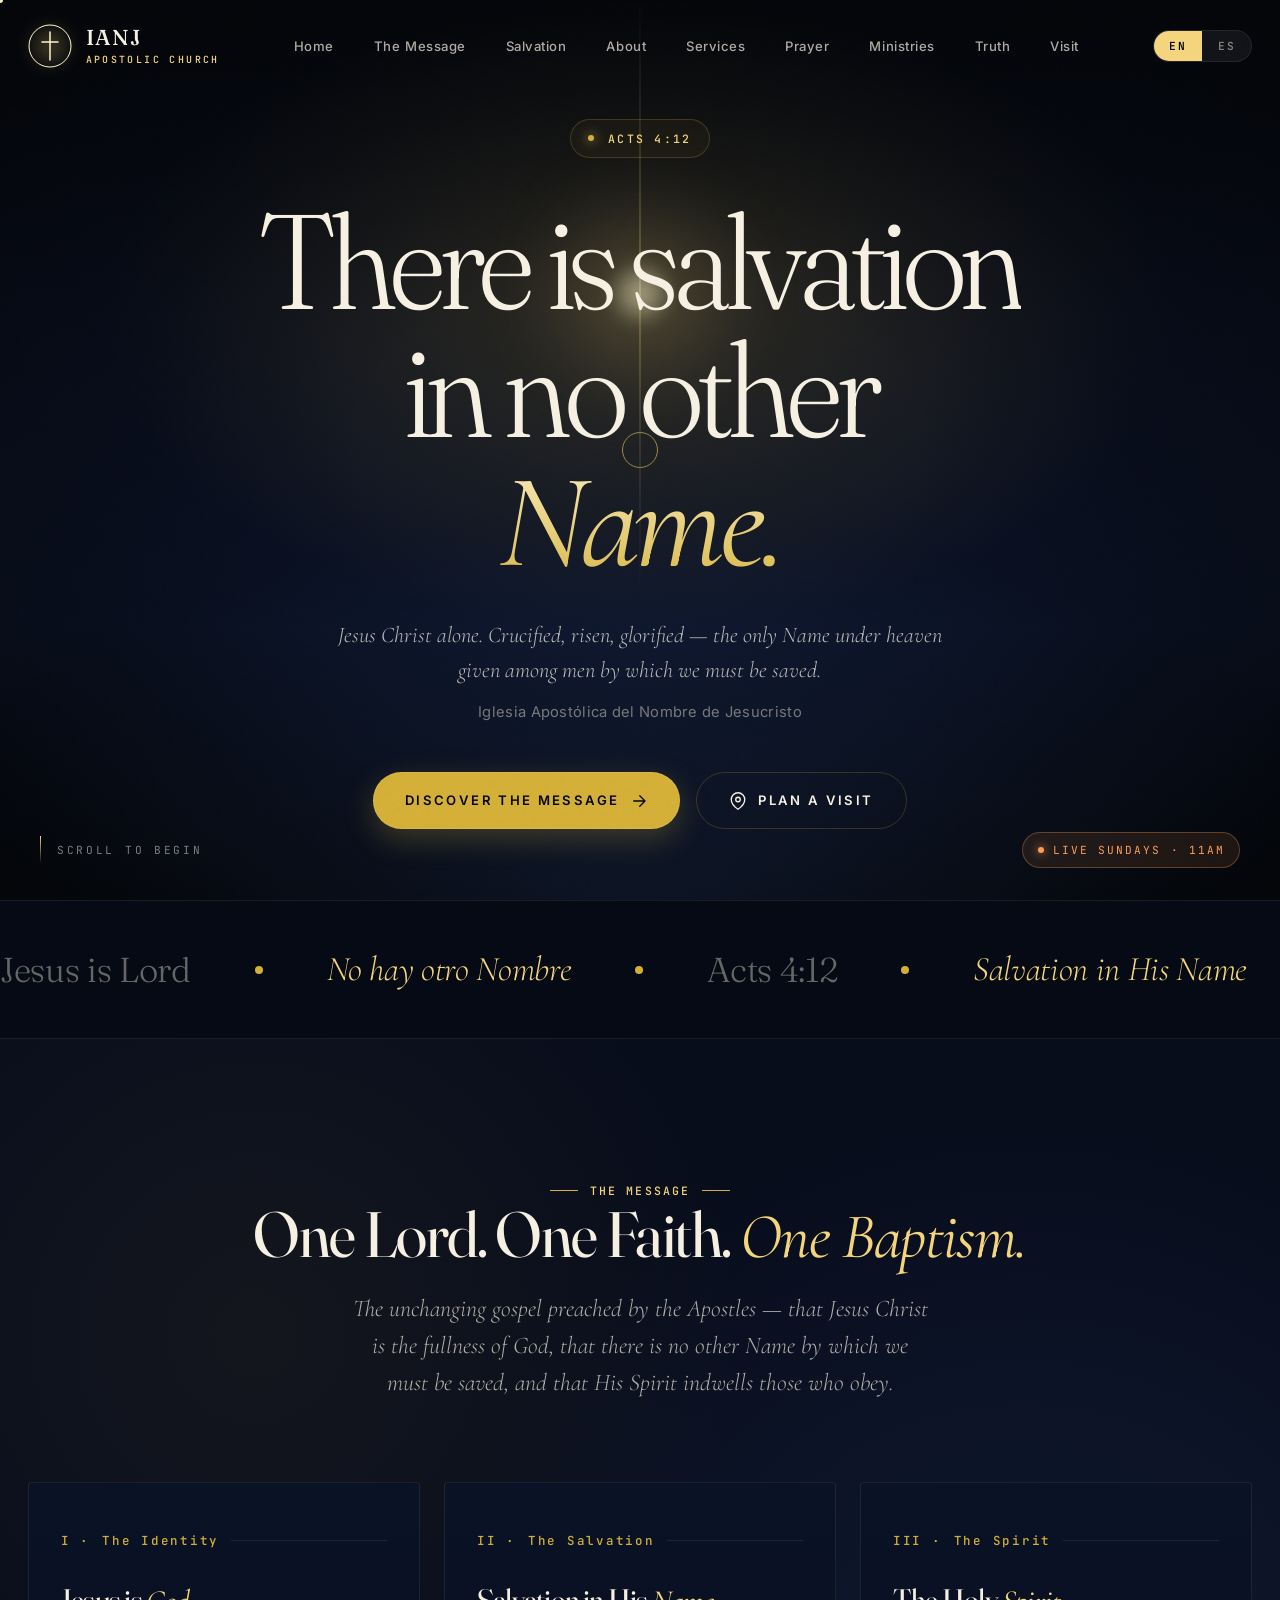
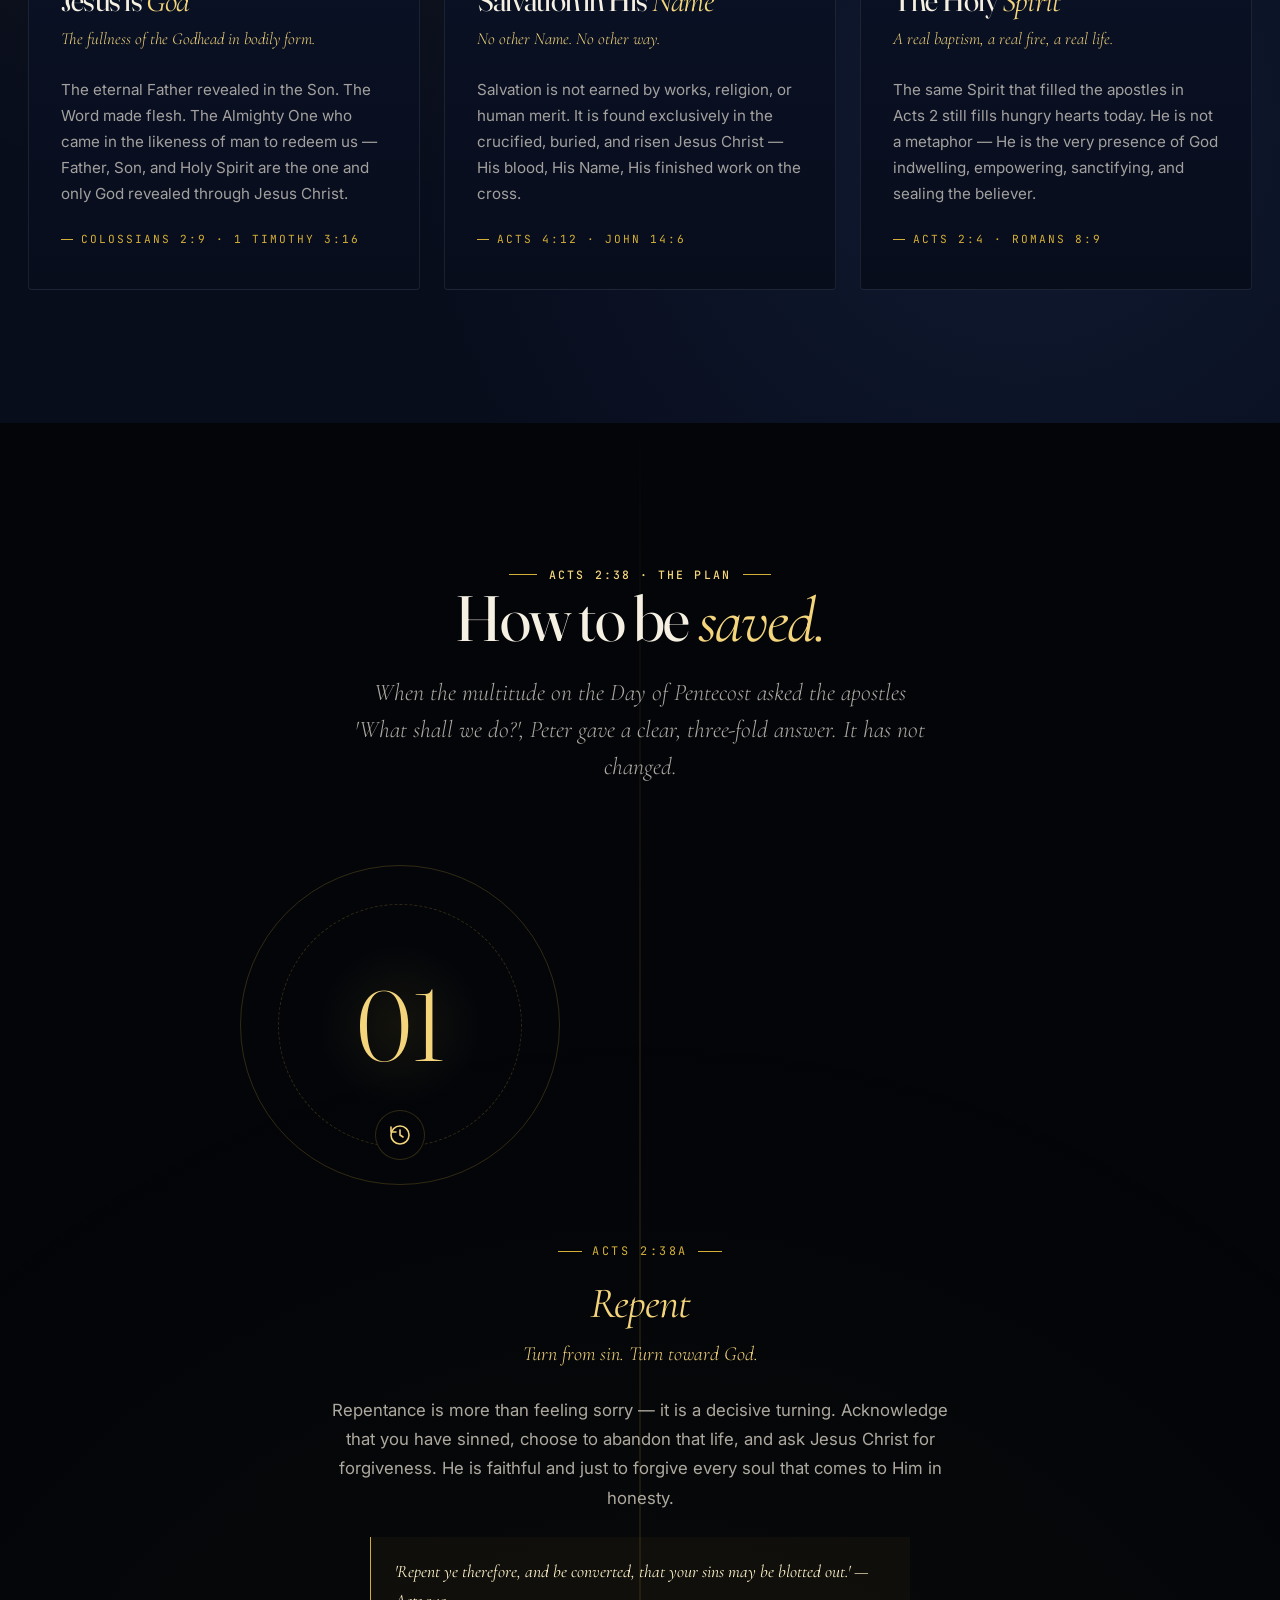
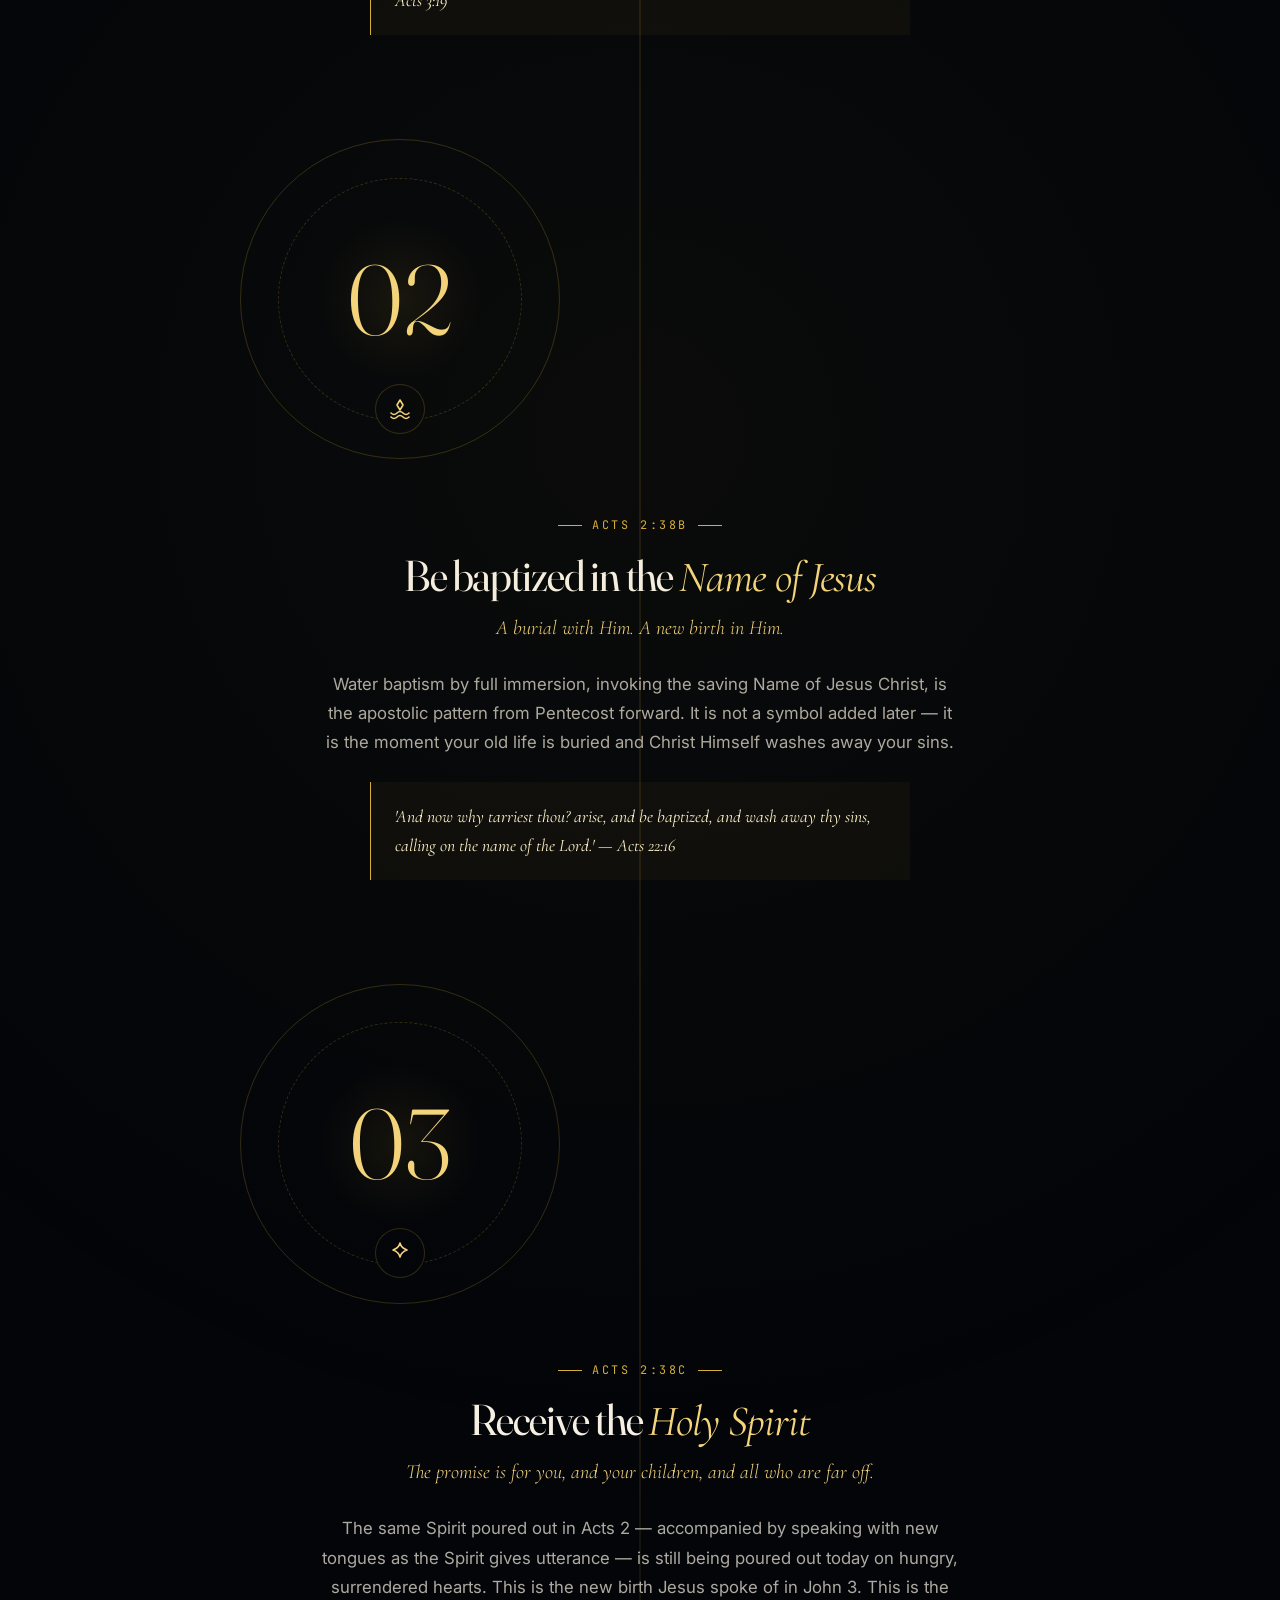
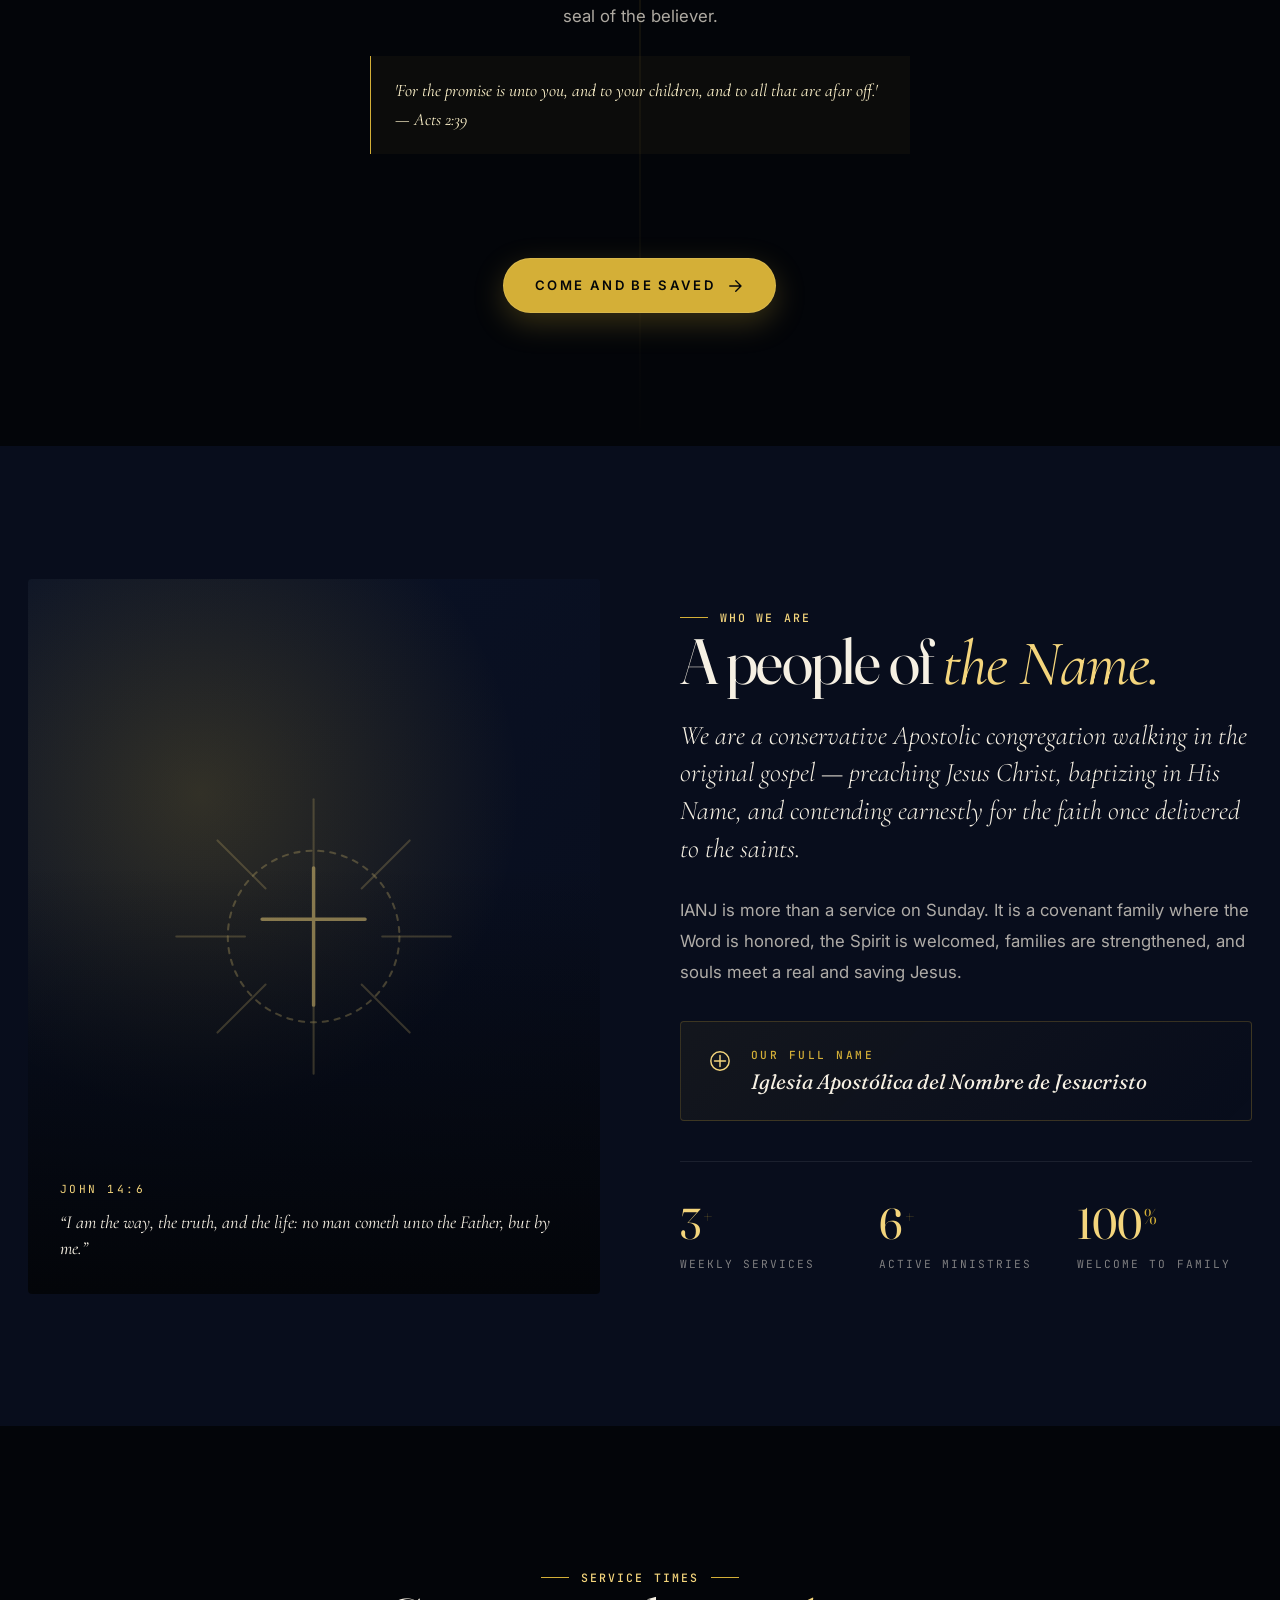
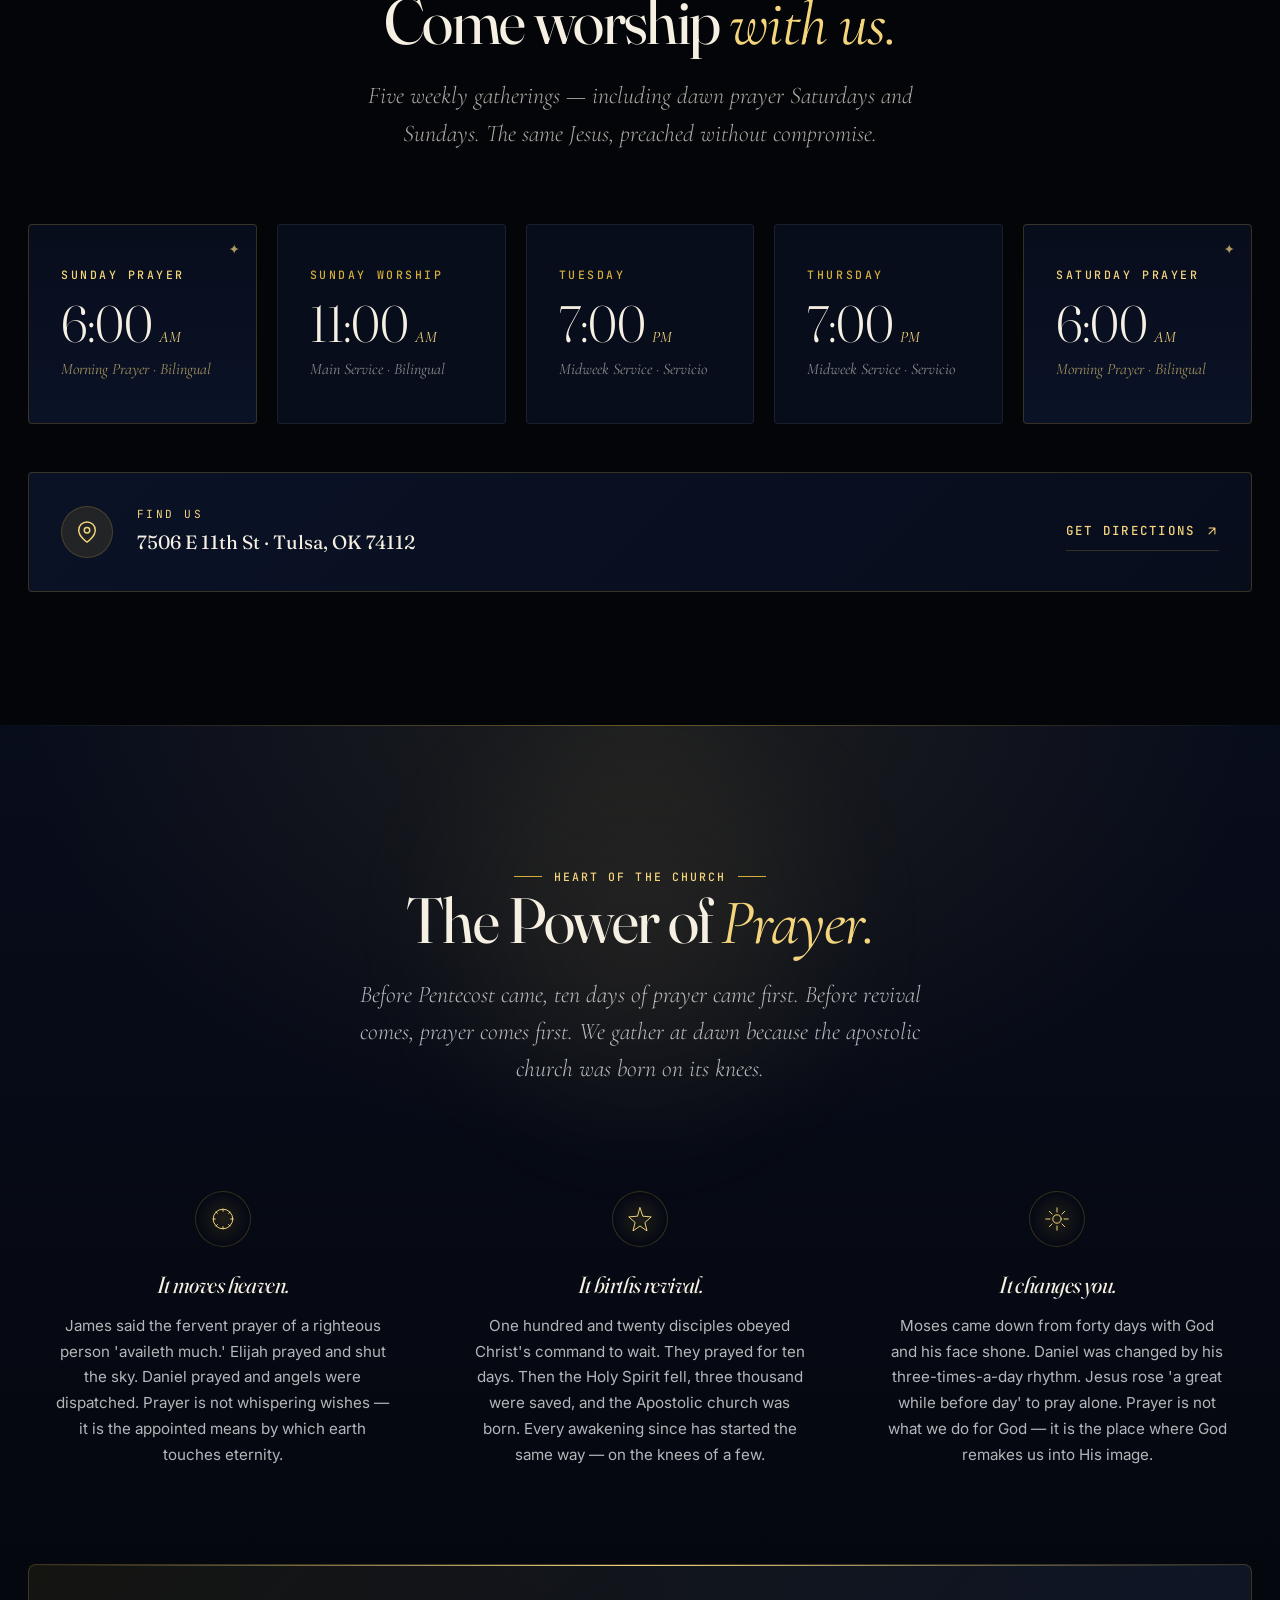
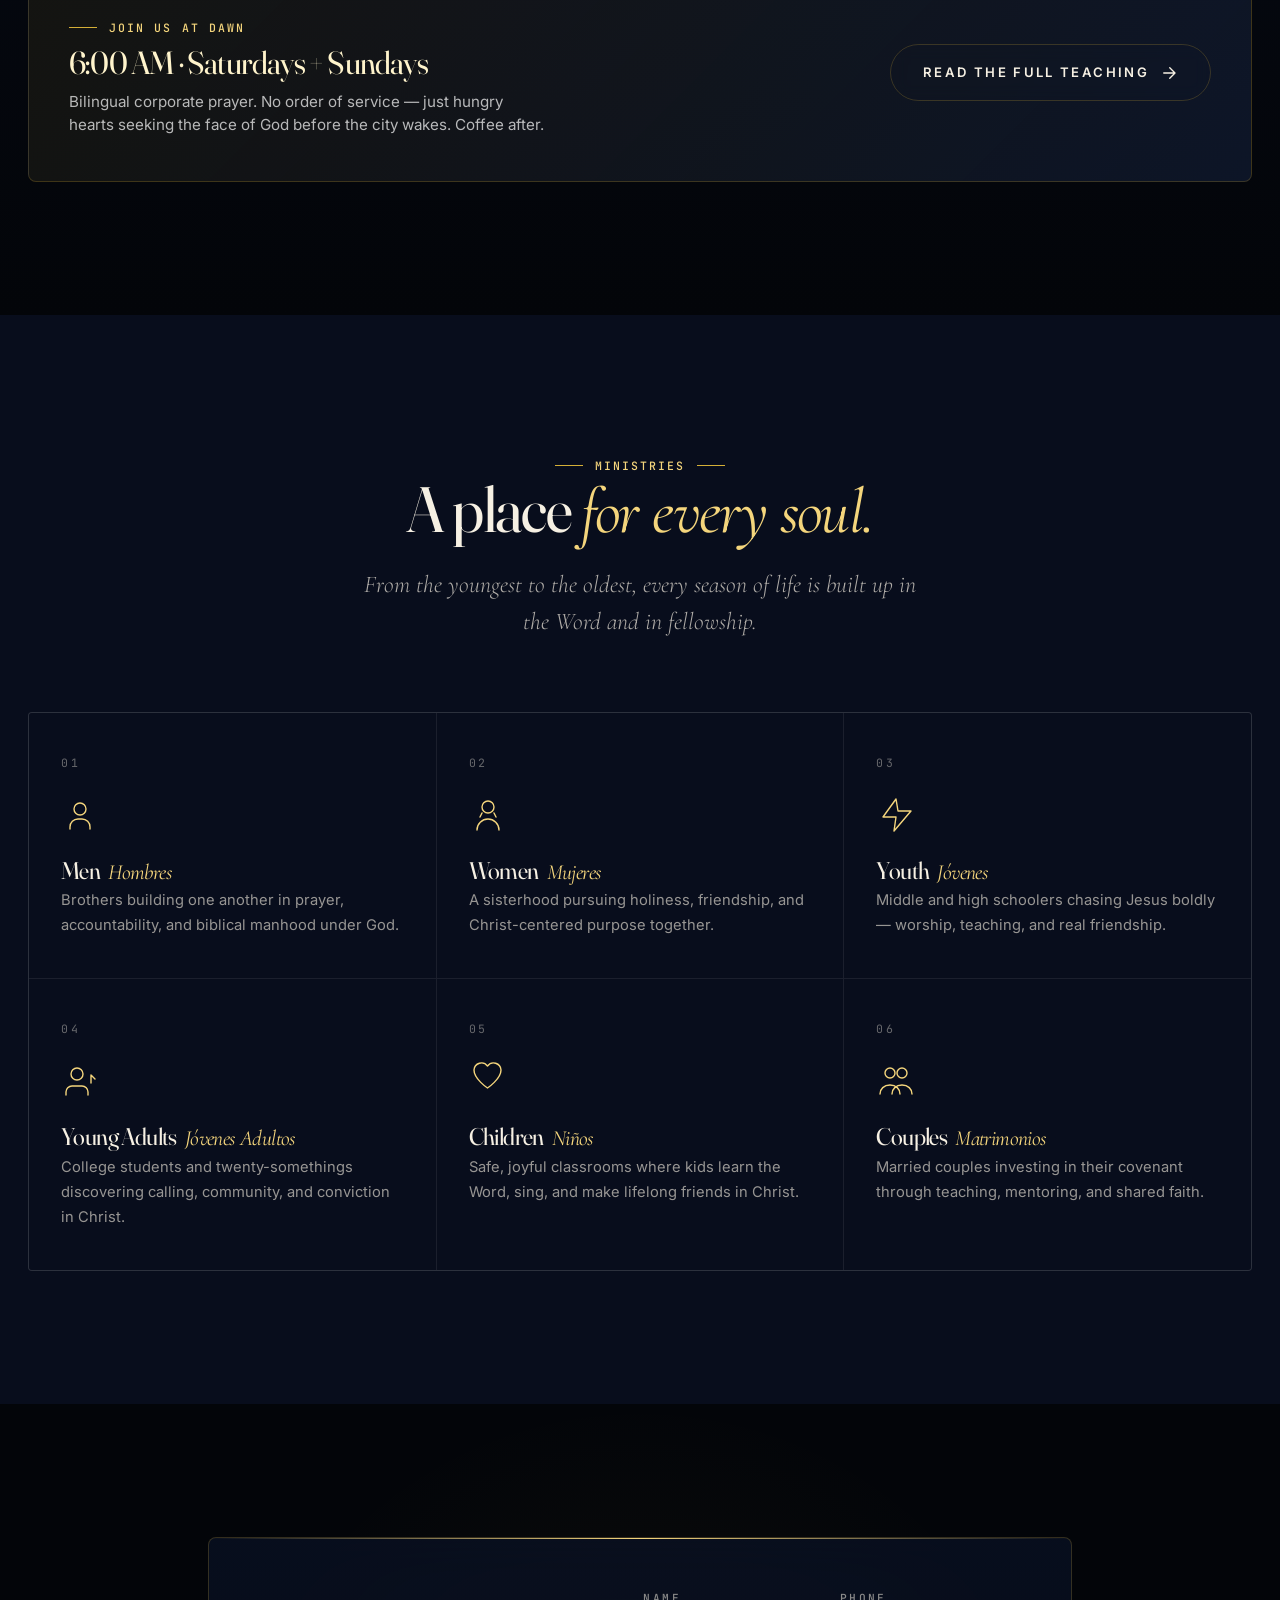
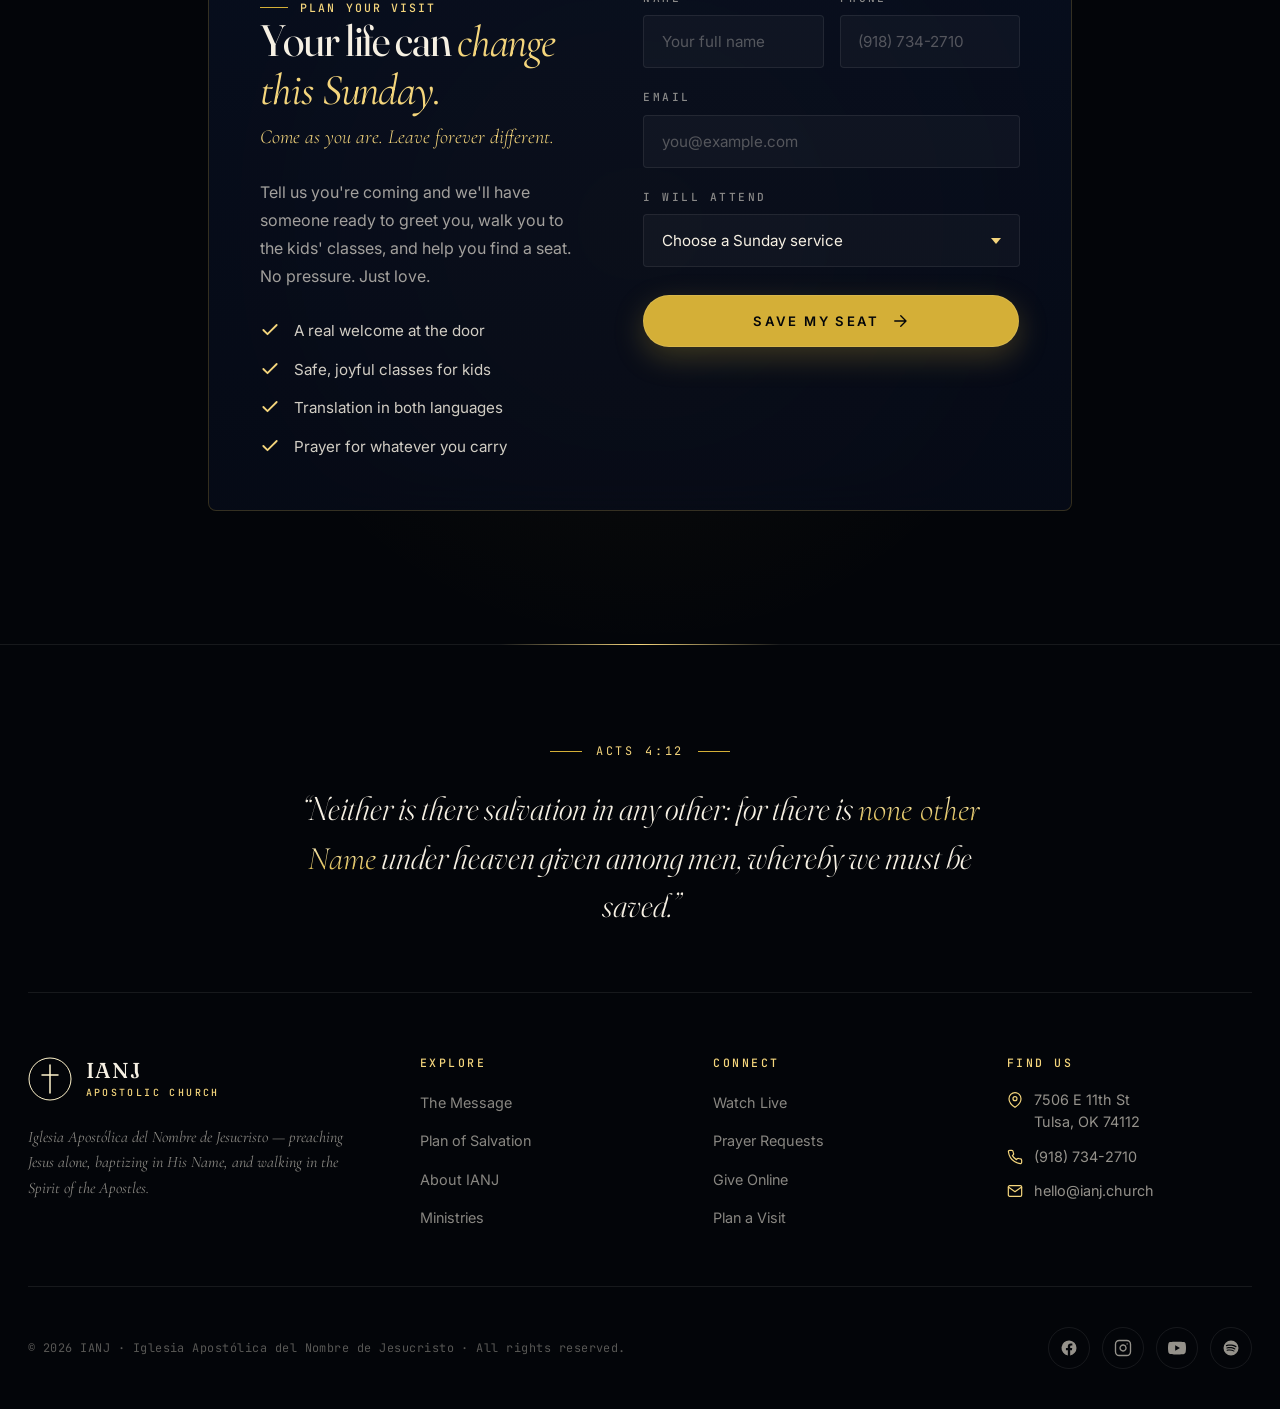
==== commit 33e8a36b: "feat(seo): major SEO + GEO authority bundle for Google domination Added 5 new high-impact schemas to" ====
--- a/index.html
+++ b/index.html
@@ -2064,8 +2064,48 @@
   ],
   "areaServed": [
     { "@type": "City", "name": "Tulsa" },
+    { "@type": "City", "name": "Broken Arrow" },
+    { "@type": "City", "name": "Owasso" },
+    { "@type": "City", "name": "Bixby" },
+    { "@type": "City", "name": "Jenks" },
+    { "@type": "City", "name": "Sand Springs" },
+    { "@type": "City", "name": "Sapulpa" },
+    { "@type": "City", "name": "Catoosa" },
     { "@type": "State", "name": "Oklahoma" },
-    { "@type": "AdministrativeArea", "name": "Greater Tulsa Area" }
+    { "@type": "AdministrativeArea", "name": "Greater Tulsa Metropolitan Area" },
+    { "@type": "AdministrativeArea", "name": "East Tulsa" },
+    { "@type": "AdministrativeArea", "name": "Tulsa County" }
+  ],
+  "knowsAbout": [
+    "Apostolic Pentecostal doctrine",
+    "Oneness Pentecostal theology",
+    "Acts 2:38 plan of salvation",
+    "Jesus Name baptism",
+    "Holy Spirit baptism",
+    "Speaking in tongues",
+    "Biblical Oneness",
+    "Repentance and conversion",
+    "Bilingual church ministry",
+    "Hispanic community in Tulsa",
+    "Family discipleship",
+    "Apostolic dress and holiness standards",
+    "Bible study and biblical interpretation",
+    "Christian prayer practice",
+    "Corporate prayer and intercession"
+  ],
+  "foundingDate": "2010",
+  "founder": { "@id": "https://vistadigitalai.github.io/IANJ-Church-website/#pastor" },
+  "leader": { "@id": "https://vistadigitalai.github.io/IANJ-Church-website/#pastor" },
+  "memberOf": {
+    "@type": "Organization",
+    "name": "Apostolic Pentecostal Movement"
+  },
+  "publishingPrinciples": "https://vistadigitalai.github.io/IANJ-Church-website/#message",
+  "ethicsPolicy": "https://vistadigitalai.github.io/IANJ-Church-website/#about",
+  "additionalType": [
+    "https://schema.org/Church",
+    "https://schema.org/PlaceOfWorship",
+    "https://schema.org/ReligiousOrganization"
   ],
   "potentialAction": [
     {
@@ -2370,6 +2410,175 @@
 }
 </script>
 
+<!-- ====================================================================
+     SEO BOOST · HowTo Schema — Plan of Salvation (featured snippet target)
+     This is the biggest single SEO win: Google awards rich results
+     to How-To content. Plan of Salvation is THE most-searched Apostolic
+     question. Targeting featured snippet for "how to be saved" queries.
+     ==================================================================== -->
+<script type="application/ld+json">
+{
+  "@context": "https://schema.org",
+  "@type": "HowTo",
+  "@id": "https://vistadigitalai.github.io/IANJ-Church-website/#how-to-be-saved",
+  "name": "How to Be Saved According to the Bible (Acts 2:38)",
+  "alternativeHeadline": "Cómo Ser Salvo Según la Biblia (Hechos 2:38)",
+  "description": "The apostolic plan of salvation in three biblical steps as preached by Peter on the Day of Pentecost to three thousand souls — repent, be baptized in the name of Jesus Christ, and receive the gift of the Holy Spirit.",
+  "image": "https://images.unsplash.com/photo-1481627834876-b7833e8f5570?auto=format&fit=crop&w=1200&q=80",
+  "totalTime": "P1D",
+  "inLanguage": ["en-US", "es-US"],
+  "supply": [
+    {"@type": "HowToSupply", "name": "A repentant heart"},
+    {"@type": "HowToSupply", "name": "Water for baptism"},
+    {"@type": "HowToSupply", "name": "A hungry, surrendered spirit"}
+  ],
+  "tool": {"@type": "HowToTool", "name": "The Holy Bible · KJV / Reina-Valera"},
+  "step": [
+    {
+      "@type": "HowToStep",
+      "position": 1,
+      "name": "Repent",
+      "text": "Turn from sin and turn toward God. Acknowledge that you have sinned against God, choose to abandon that life, and ask Jesus Christ for forgiveness. He is faithful and just to forgive every soul that comes to Him in honesty (1 John 1:9, Acts 3:19).",
+      "url": "https://vistadigitalai.github.io/IANJ-Church-website/blog/what-is-repentance/",
+      "image": "https://images.unsplash.com/photo-1500382017468-9049fed747ef?auto=format&fit=crop&w=800&q=80"
+    },
+    {
+      "@type": "HowToStep",
+      "position": 2,
+      "name": "Be Baptized in the Name of Jesus Christ",
+      "text": "Water baptism by full immersion, invoking the saving Name of Jesus Christ for the remission of sins, is the apostolic pattern from Pentecost forward (Acts 2:38, Acts 8:16, Acts 10:48, Acts 19:5, Acts 22:16). Baptism is the burial of the old life and the moment Christ washes away your sins.",
+      "url": "https://vistadigitalai.github.io/IANJ-Church-website/blog/baptized-in-jesus-name/",
+      "image": "https://images.unsplash.com/photo-1438962136829-452260720431?auto=format&fit=crop&w=800&q=80"
+    },
+    {
+      "@type": "HowToStep",
+      "position": 3,
+      "name": "Receive the Gift of the Holy Spirit",
+      "text": "The same Spirit poured out on the Day of Pentecost — accompanied by speaking with new tongues as the Spirit gives utterance (Acts 2:4, Acts 10:46, Acts 19:6) — is still being poured out today on hungry, surrendered hearts. The promise is for you, your children, and all who are afar off (Acts 2:39).",
+      "url": "https://vistadigitalai.github.io/IANJ-Church-website/blog/holy-spirit-and-tongues/",
+      "image": "https://images.unsplash.com/photo-1518709268805-4e9042af2176?auto=format&fit=crop&w=800&q=80"
+    }
+  ]
+}
+</script>
+
+<!-- ====================================================================
+     SEO BOOST · Person Schema — Pastor entity (knowledge graph)
+     Establishes a Person entity Google can wire into the knowledge graph.
+     Names are placeholders until pastor confirms public bio details.
+     ==================================================================== -->
+<script type="application/ld+json">
+{
+  "@context": "https://schema.org",
+  "@type": "Person",
+  "@id": "https://vistadigitalai.github.io/IANJ-Church-website/#pastor",
+  "jobTitle": "Senior Pastor",
+  "honorificPrefix": "Pastor",
+  "memberOf": {"@id": "https://vistadigitalai.github.io/IANJ-Church-website/#church"},
+  "worksFor": {"@id": "https://vistadigitalai.github.io/IANJ-Church-website/#church"},
+  "knowsLanguage": [
+    {"@type": "Language", "name": "English", "alternateName": "en"},
+    {"@type": "Language", "name": "Spanish", "alternateName": "es"}
+  ],
+  "knowsAbout": [
+    "Apostolic Pentecostal theology",
+    "Oneness Pentecostalism",
+    "Jesus Name baptism",
+    "Acts 2:38 plan of salvation",
+    "The Holy Spirit",
+    "Biblical doctrine",
+    "Bilingual ministry",
+    "Hispanic family ministry",
+    "Tulsa Hispanic community",
+    "Church planting"
+  ],
+  "hasOccupation": {
+    "@type": "Occupation",
+    "name": "Pastor / Apostolic Minister",
+    "occupationLocation": {"@id": "https://vistadigitalai.github.io/IANJ-Church-website/#church"}
+  }
+}
+</script>
+
+<!-- ====================================================================
+     SEO BOOST · WebPage + SpeakableSpecification
+     Voice search optimization. Google Assistant / Siri / Alexa can read
+     these specific passages aloud when asked about IANJ or apostolic doctrine.
+     ==================================================================== -->
+<script type="application/ld+json">
+{
+  "@context": "https://schema.org",
+  "@type": "WebPage",
+  "@id": "https://vistadigitalai.github.io/IANJ-Church-website/#webpage",
+  "url": "https://vistadigitalai.github.io/IANJ-Church-website/",
+  "name": "IANJ — Iglesia Apostólica del Nombre de Jesucristo | Tulsa",
+  "isPartOf": {"@id": "https://vistadigitalai.github.io/IANJ-Church-website/#website"},
+  "about": {"@id": "https://vistadigitalai.github.io/IANJ-Church-website/#church"},
+  "mainEntity": {"@id": "https://vistadigitalai.github.io/IANJ-Church-website/#church"},
+  "inLanguage": "en-US",
+  "potentialAction": [
+    {
+      "@type": "ReadAction",
+      "target": ["https://vistadigitalai.github.io/IANJ-Church-website/"]
+    }
+  ],
+  "speakable": {
+    "@type": "SpeakableSpecification",
+    "cssSelector": [".hero-tagline", ".hero-sub", ".section-lead", ".scripture-chip"]
+  },
+  "primaryImageOfPage": {
+    "@type": "ImageObject",
+    "url": "https://vistadigitalai.github.io/IANJ-Church-website/og-image.svg",
+    "width": 1200,
+    "height": 630
+  },
+  "datePublished": "2026-05-30",
+  "dateModified": "2026-06-03"
+}
+</script>
+
+<!-- ====================================================================
+     SEO BOOST · Ministry / Service offerings (rich service listings)
+     Each ministry becomes a Service entity, eligible for rich results
+     ==================================================================== -->
+<script type="application/ld+json">
+{
+  "@context": "https://schema.org",
+  "@type": "ItemList",
+  "name": "IANJ Ministries · Ministerios",
+  "description": "Six active ministries serving every generation at IANJ Apostolic Church in Tulsa",
+  "numberOfItems": 6,
+  "itemListElement": [
+    {"@type": "ListItem", "position": 1, "item": {"@type": "Service", "name": "Men's Ministry · Hombres", "serviceType": "Discipleship", "areaServed": {"@type": "City", "name": "Tulsa"}, "provider": {"@id": "https://vistadigitalai.github.io/IANJ-Church-website/#church"}, "description": "Brothers building one another in prayer, accountability, and biblical manhood."}},
+    {"@type": "ListItem", "position": 2, "item": {"@type": "Service", "name": "Women's Ministry · Mujeres", "serviceType": "Discipleship", "areaServed": {"@type": "City", "name": "Tulsa"}, "provider": {"@id": "https://vistadigitalai.github.io/IANJ-Church-website/#church"}, "description": "A sisterhood pursuing holiness, friendship, and Christ-centered purpose."}},
+    {"@type": "ListItem", "position": 3, "item": {"@type": "Service", "name": "Youth Ministry · Jóvenes", "serviceType": "Youth Ministry", "audience": {"@type": "Audience", "audienceType": "Teens"}, "provider": {"@id": "https://vistadigitalai.github.io/IANJ-Church-website/#church"}, "description": "Middle and high schoolers chasing Jesus boldly."}},
+    {"@type": "ListItem", "position": 4, "item": {"@type": "Service", "name": "Young Adults · Jóvenes Adultos", "serviceType": "Young Adult Ministry", "provider": {"@id": "https://vistadigitalai.github.io/IANJ-Church-website/#church"}, "description": "College students and twenty-somethings discovering calling and conviction."}},
+    {"@type": "ListItem", "position": 5, "item": {"@type": "Service", "name": "Children's Ministry · Niños", "serviceType": "Children's Ministry", "audience": {"@type": "Audience", "audienceType": "Children"}, "provider": {"@id": "https://vistadigitalai.github.io/IANJ-Church-website/#church"}, "description": "Safe, joyful classrooms where kids learn the Word."}},
+    {"@type": "ListItem", "position": 6, "item": {"@type": "Service", "name": "Couples Ministry · Matrimonios", "serviceType": "Marriage Ministry", "provider": {"@id": "https://vistadigitalai.github.io/IANJ-Church-website/#church"}, "description": "Married couples investing in covenant through teaching and mentoring."}}
+  ]
+}
+</script>
+
+<!-- ====================================================================
+     SEO BOOST · Expanded FAQ (more featured snippet opportunities)
+     ==================================================================== -->
+<script type="application/ld+json">
+{
+  "@context": "https://schema.org",
+  "@type": "FAQPage",
+  "@id": "https://vistadigitalai.github.io/IANJ-Church-website/#faq-expanded",
+  "mainEntity": [
+    {"@type": "Question", "name": "What time are services at IANJ in Tulsa?", "acceptedAnswer": {"@type": "Answer", "text": "IANJ holds five bilingual weekly gatherings at 7506 E 11th St in Tulsa, OK: Sunday Morning Prayer at 6:00 AM, Sunday Main Worship at 11:00 AM, Tuesday Midweek Service at 7:00 PM, Thursday Midweek Service at 7:00 PM, and Saturday Morning Prayer at 6:00 AM. All services are bilingual English and Spanish."}},
+    {"@type": "Question", "name": "What is the Apostolic Pentecostal church?", "acceptedAnswer": {"@type": "Answer", "text": "The Apostolic Pentecostal church believes in the original gospel preached on the Day of Pentecost in Acts 2:38 — repentance, water baptism in the Name of Jesus Christ for the remission of sins, and the baptism of the Holy Spirit with the evidence of speaking in tongues. We hold to Oneness theology — that there is one God revealed in Father, Son, and Holy Spirit, and that the Name of that one God is Jesus."}},
+    {"@type": "Question", "name": "Why do you baptize in Jesus' name?", "acceptedAnswer": {"@type": "Answer", "text": "Every recorded baptism in the New Testament was performed in the Name of Jesus Christ — Peter at Pentecost (Acts 2:38), Philip baptizing the Samaritans (Acts 8:16), Peter at the house of Cornelius (Acts 10:48), Paul at Ephesus (Acts 19:5), and Paul's own conversion (Acts 22:16). The Apostles understood that the singular Name Jesus told them to baptize in (Matthew 28:19) is Jesus, because Father, Son, and Holy Spirit are titles and Jesus is the Name in which the fullness of the Godhead dwells (Colossians 2:9)."}},
+    {"@type": "Question", "name": "Is IANJ bilingual?", "acceptedAnswer": {"@type": "Answer", "text": "Yes. Every IANJ service — Sunday, Tuesday, Thursday, and the Saturday and Sunday 6:00 AM prayer gatherings — is bilingual in English and Spanish. We serve Tulsa's Hispanic community alongside English-speaking attendees in the same room."}},
+    {"@type": "Question", "name": "Where is IANJ located in Tulsa?", "acceptedAnswer": {"@type": "Answer", "text": "IANJ — Iglesia Apostólica del Nombre de Jesucristo — is located at 7506 E 11th St, Tulsa, OK 74112, in East Tulsa. Phone: (918) 734-2710. Free parking. All visitors welcome."}},
+    {"@type": "Question", "name": "What should I expect at my first visit?", "acceptedAnswer": {"@type": "Answer", "text": "A real welcome at the door, bilingual translation in both English and Spanish, safe and joyful classes for children, prayer for whatever you carry, and no pressure. Come as you are. The Sunday main service is at 11:00 AM."}},
+    {"@type": "Question", "name": "How can I be saved?", "acceptedAnswer": {"@type": "Answer", "text": "According to Acts 2:38, salvation is a three-fold response: (1) Repent of your sins and turn to God; (2) Be baptized by full immersion in the Name of Jesus Christ for the remission of sins; (3) Receive the gift of the Holy Spirit, accompanied by the evidence of speaking in new tongues. This is the unchanging apostolic plan of salvation that Peter preached to three thousand souls on the Day of Pentecost."}}
+  ]
+}
+</script>
+
 </head>
 <body>
 
